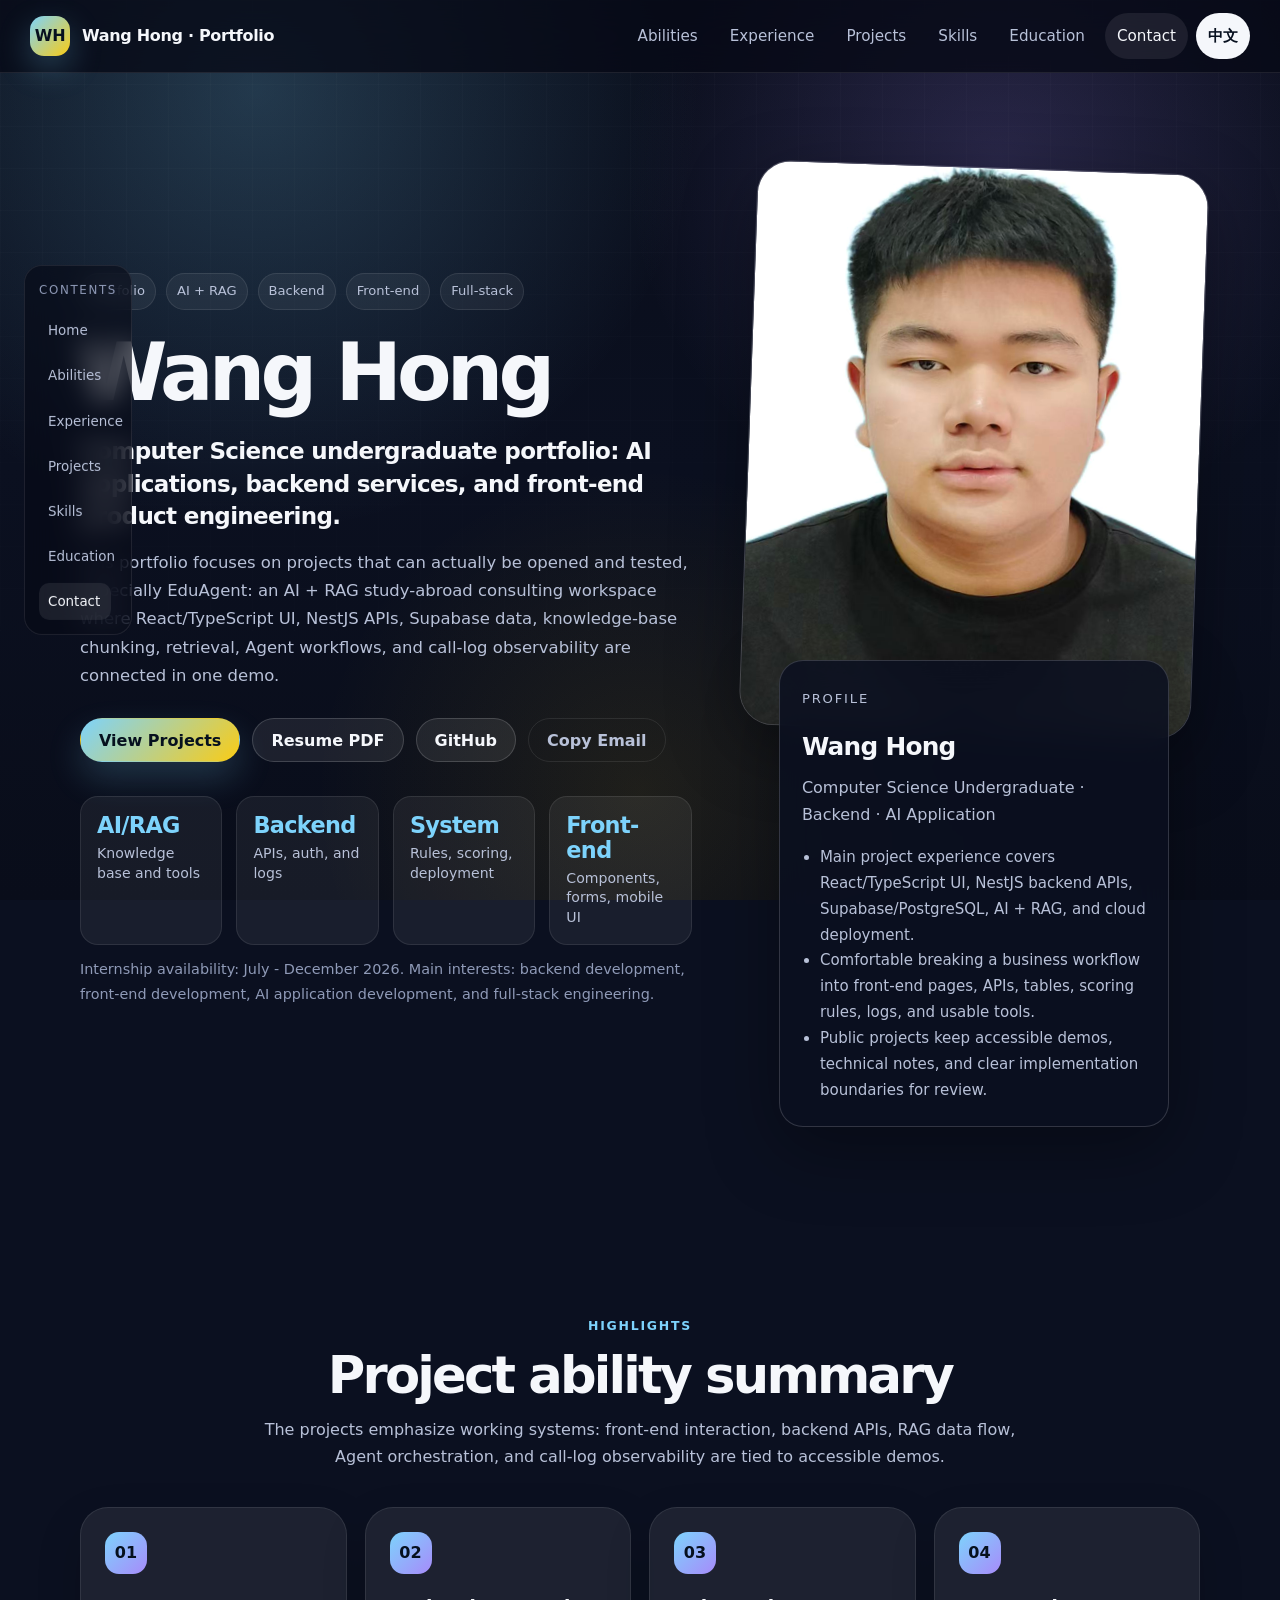
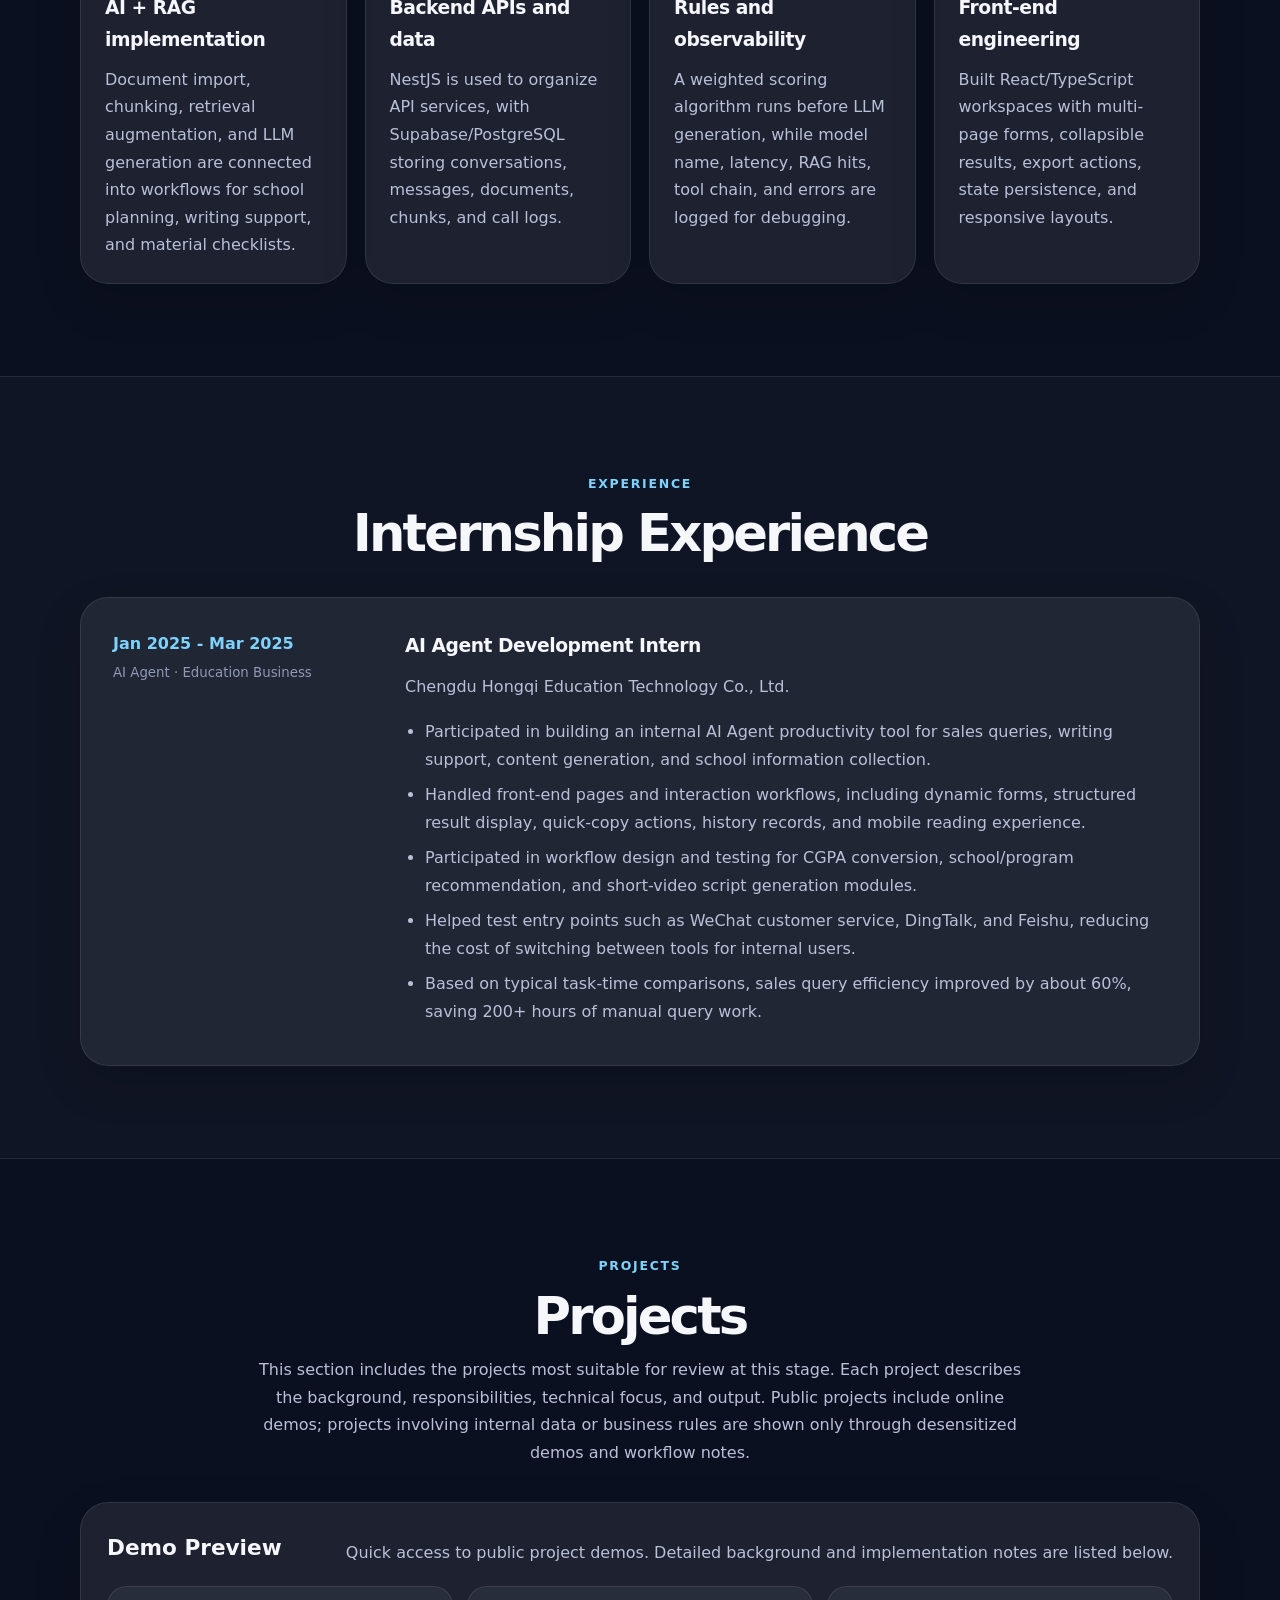
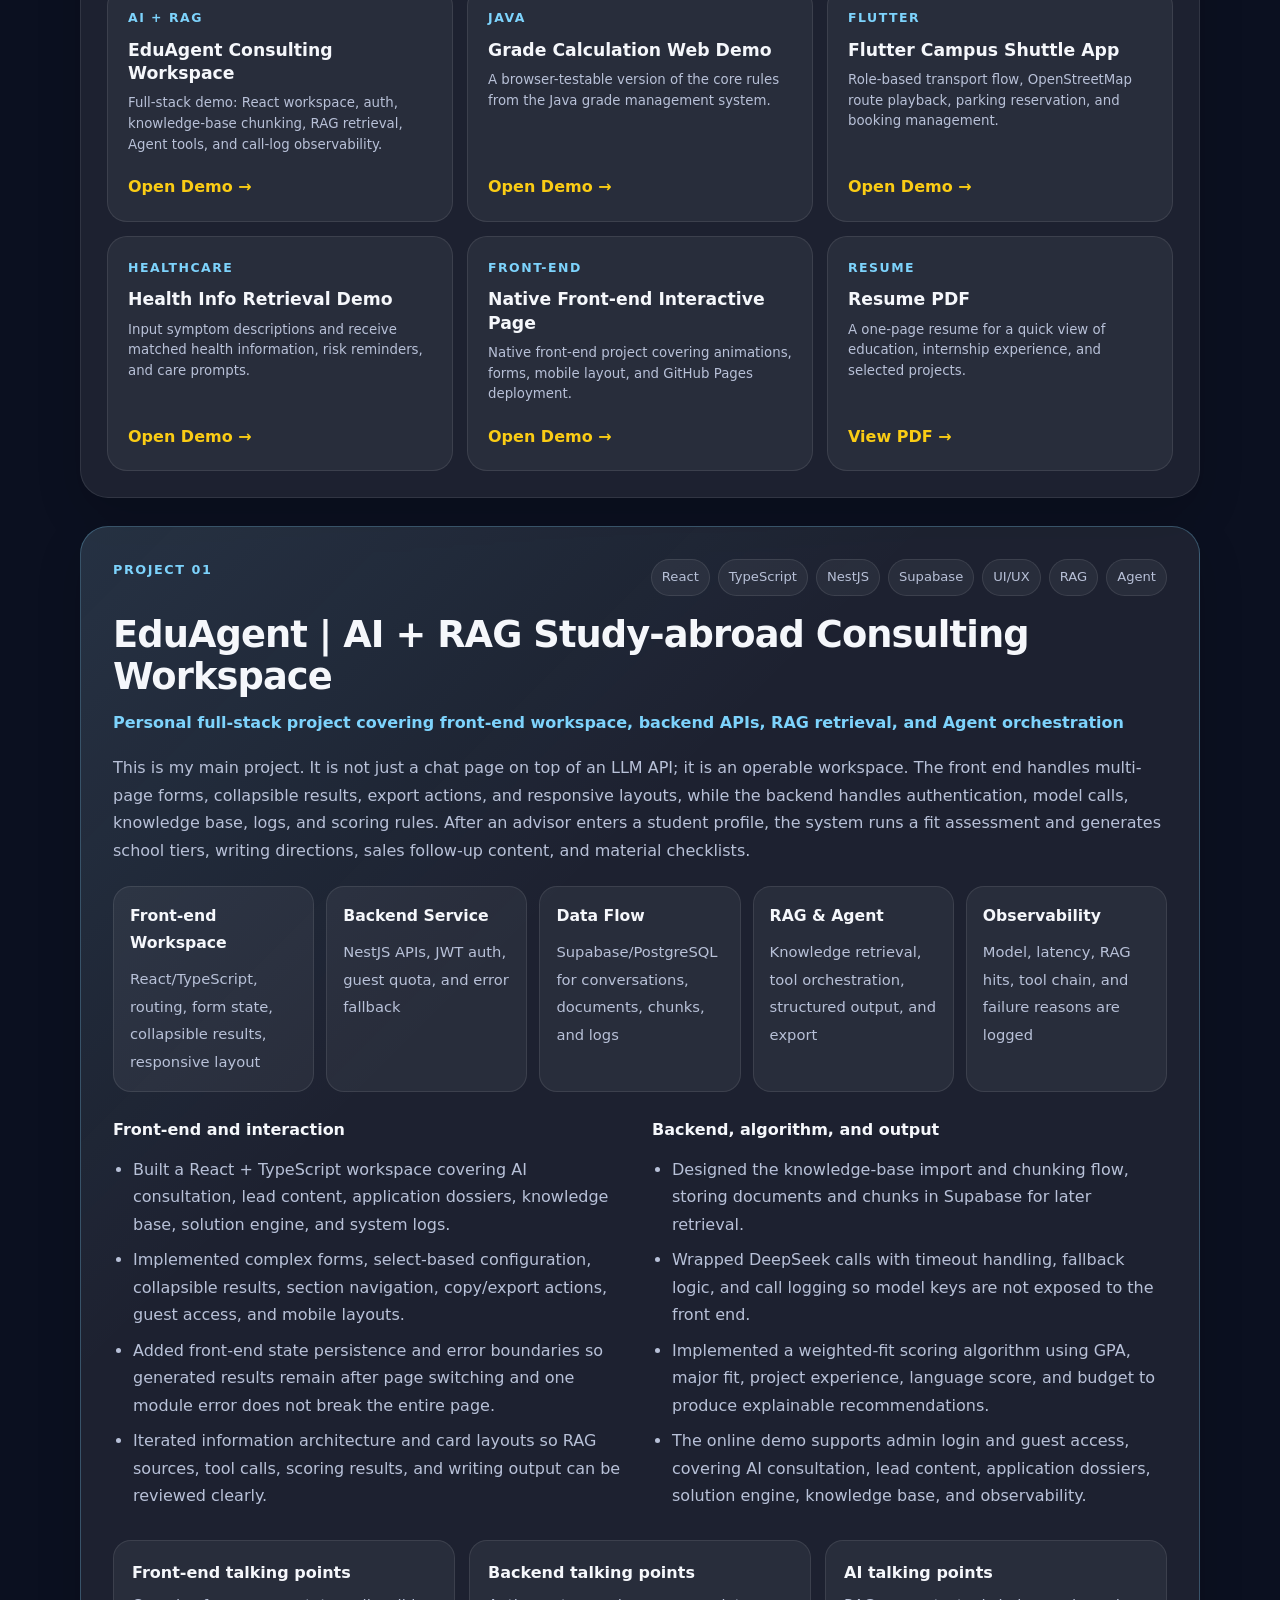
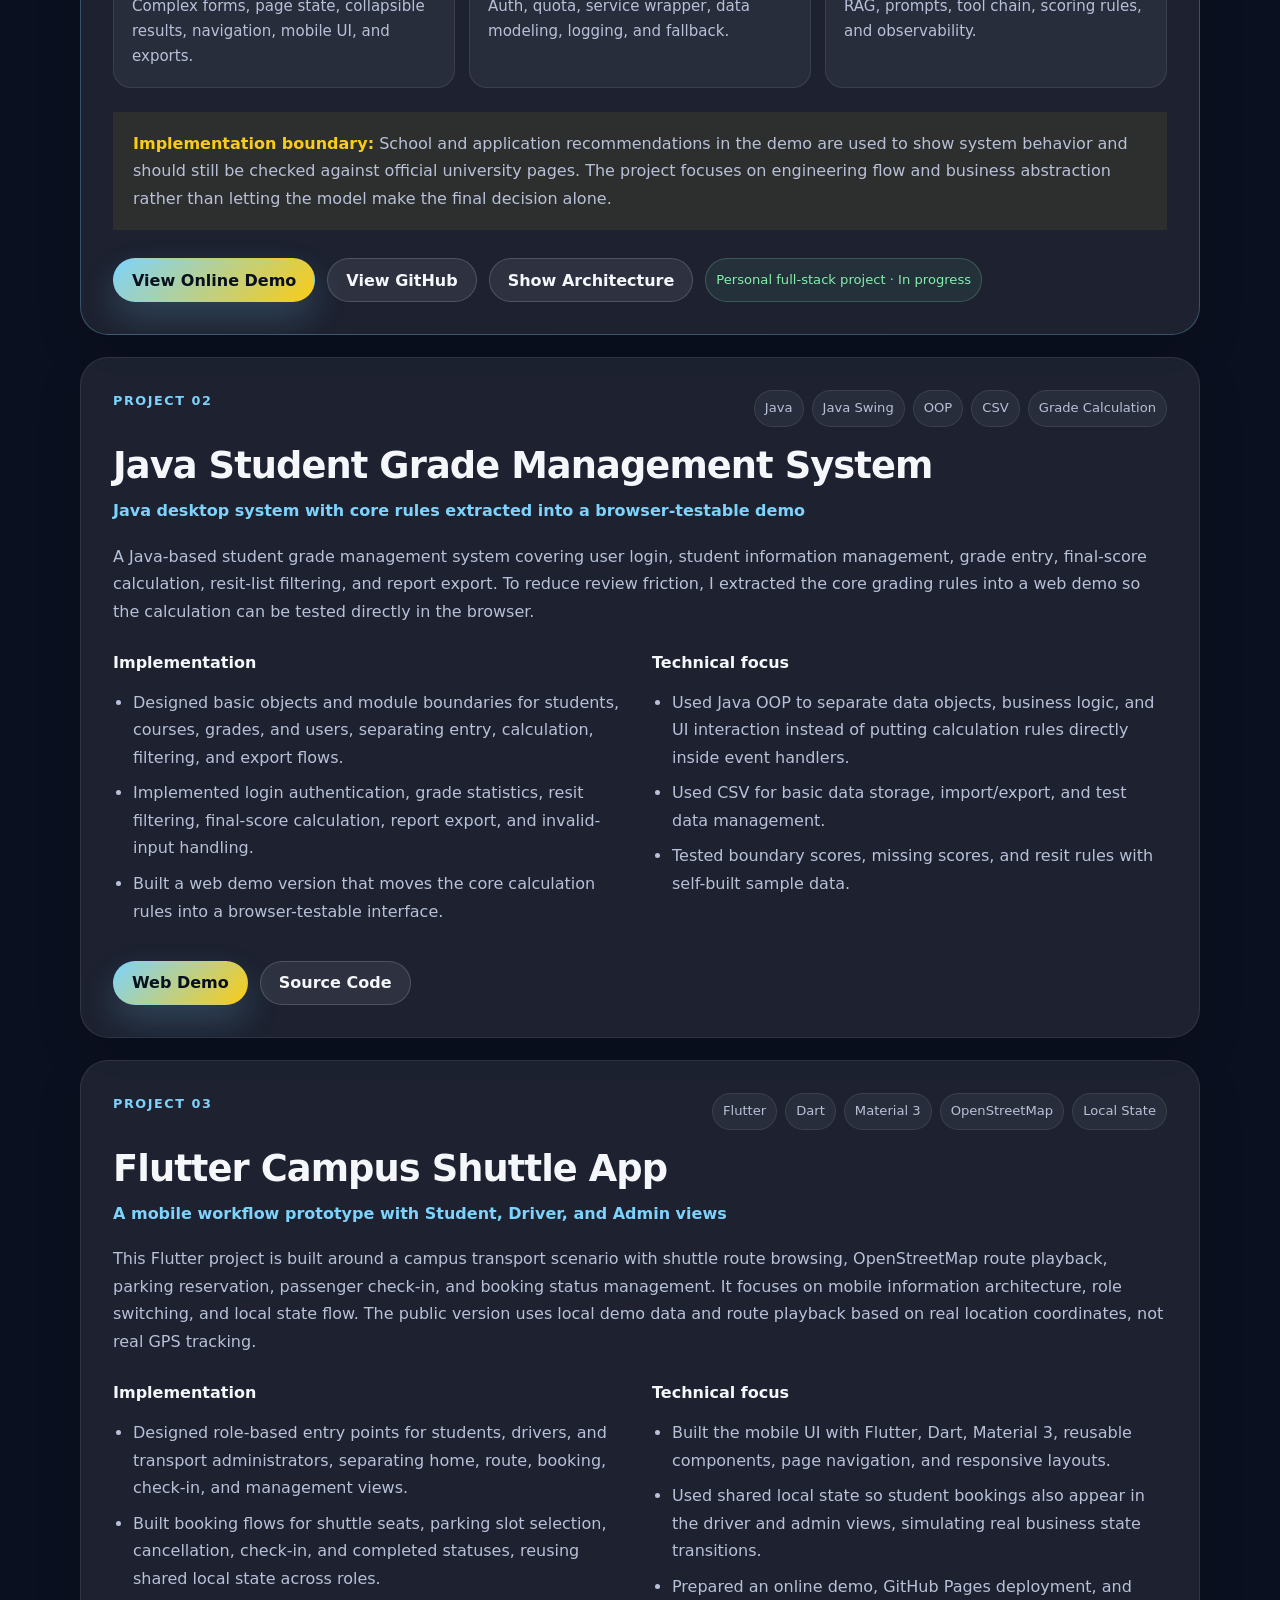
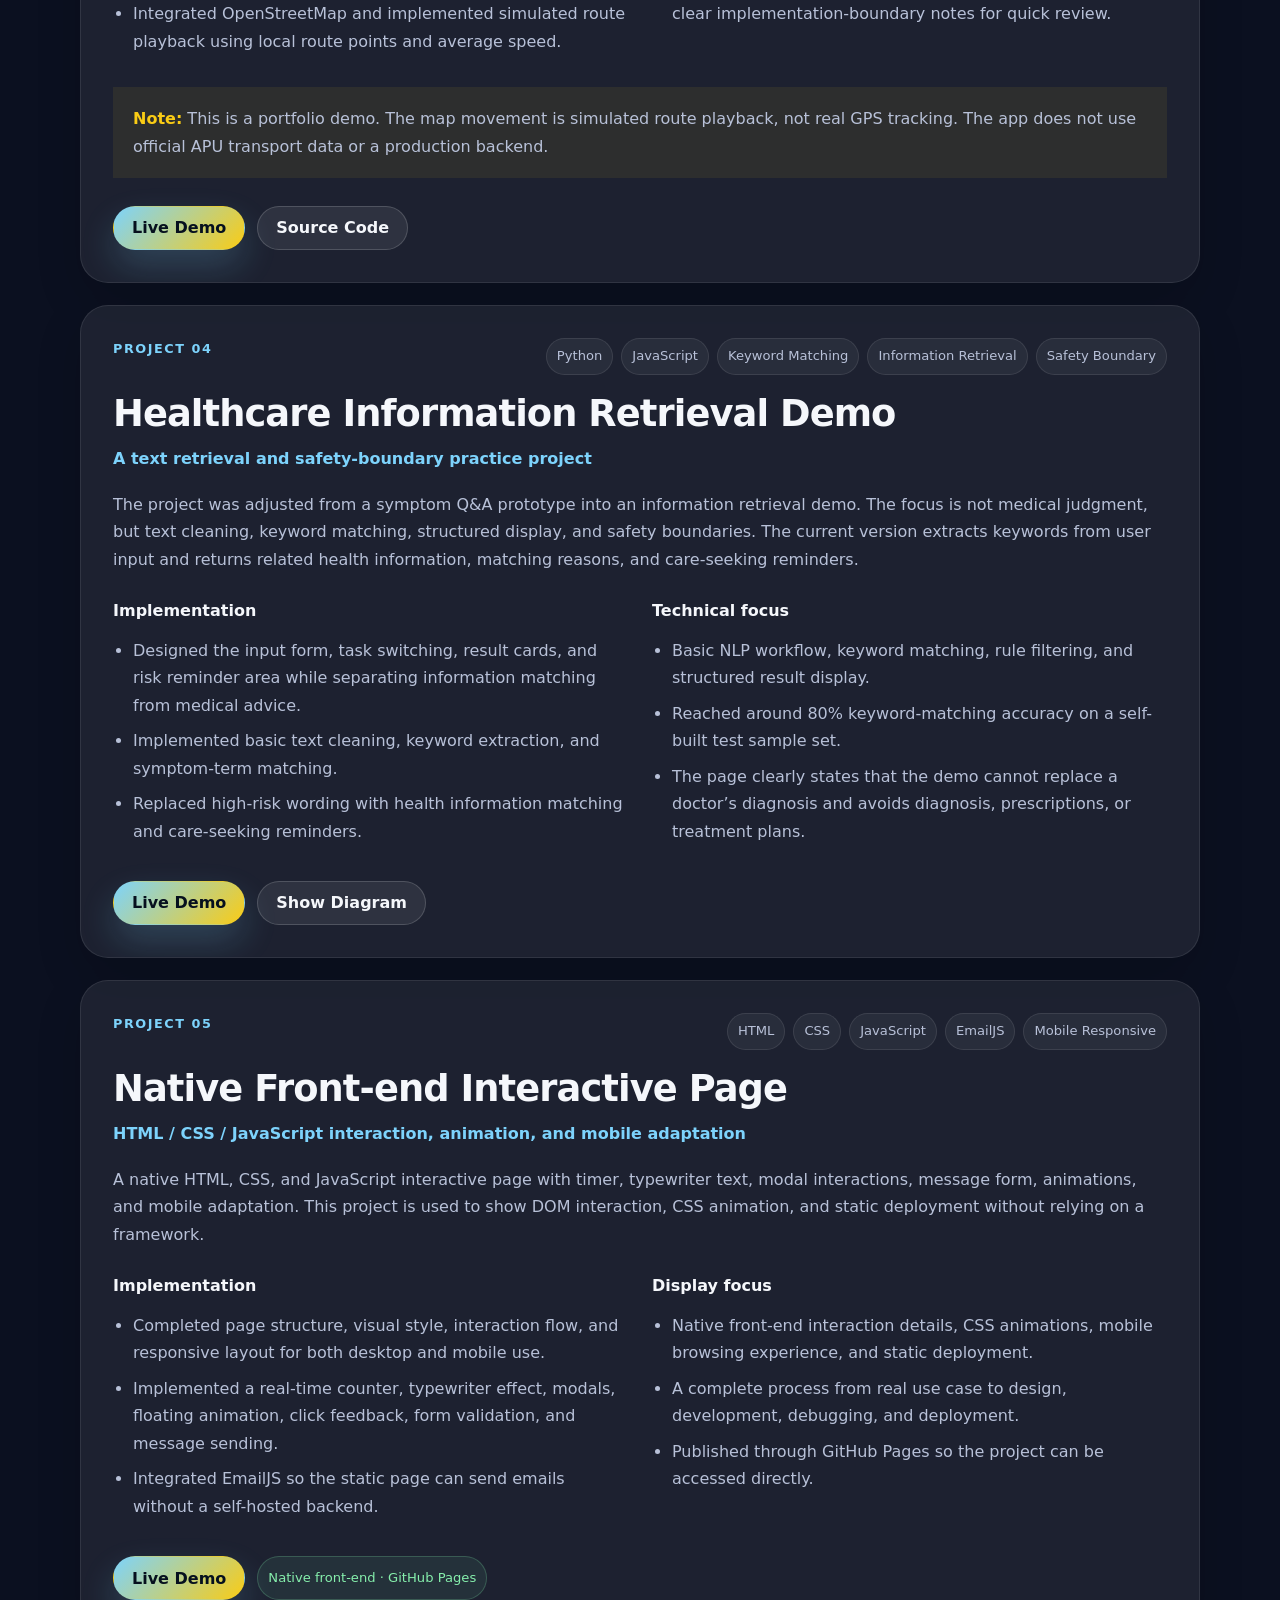
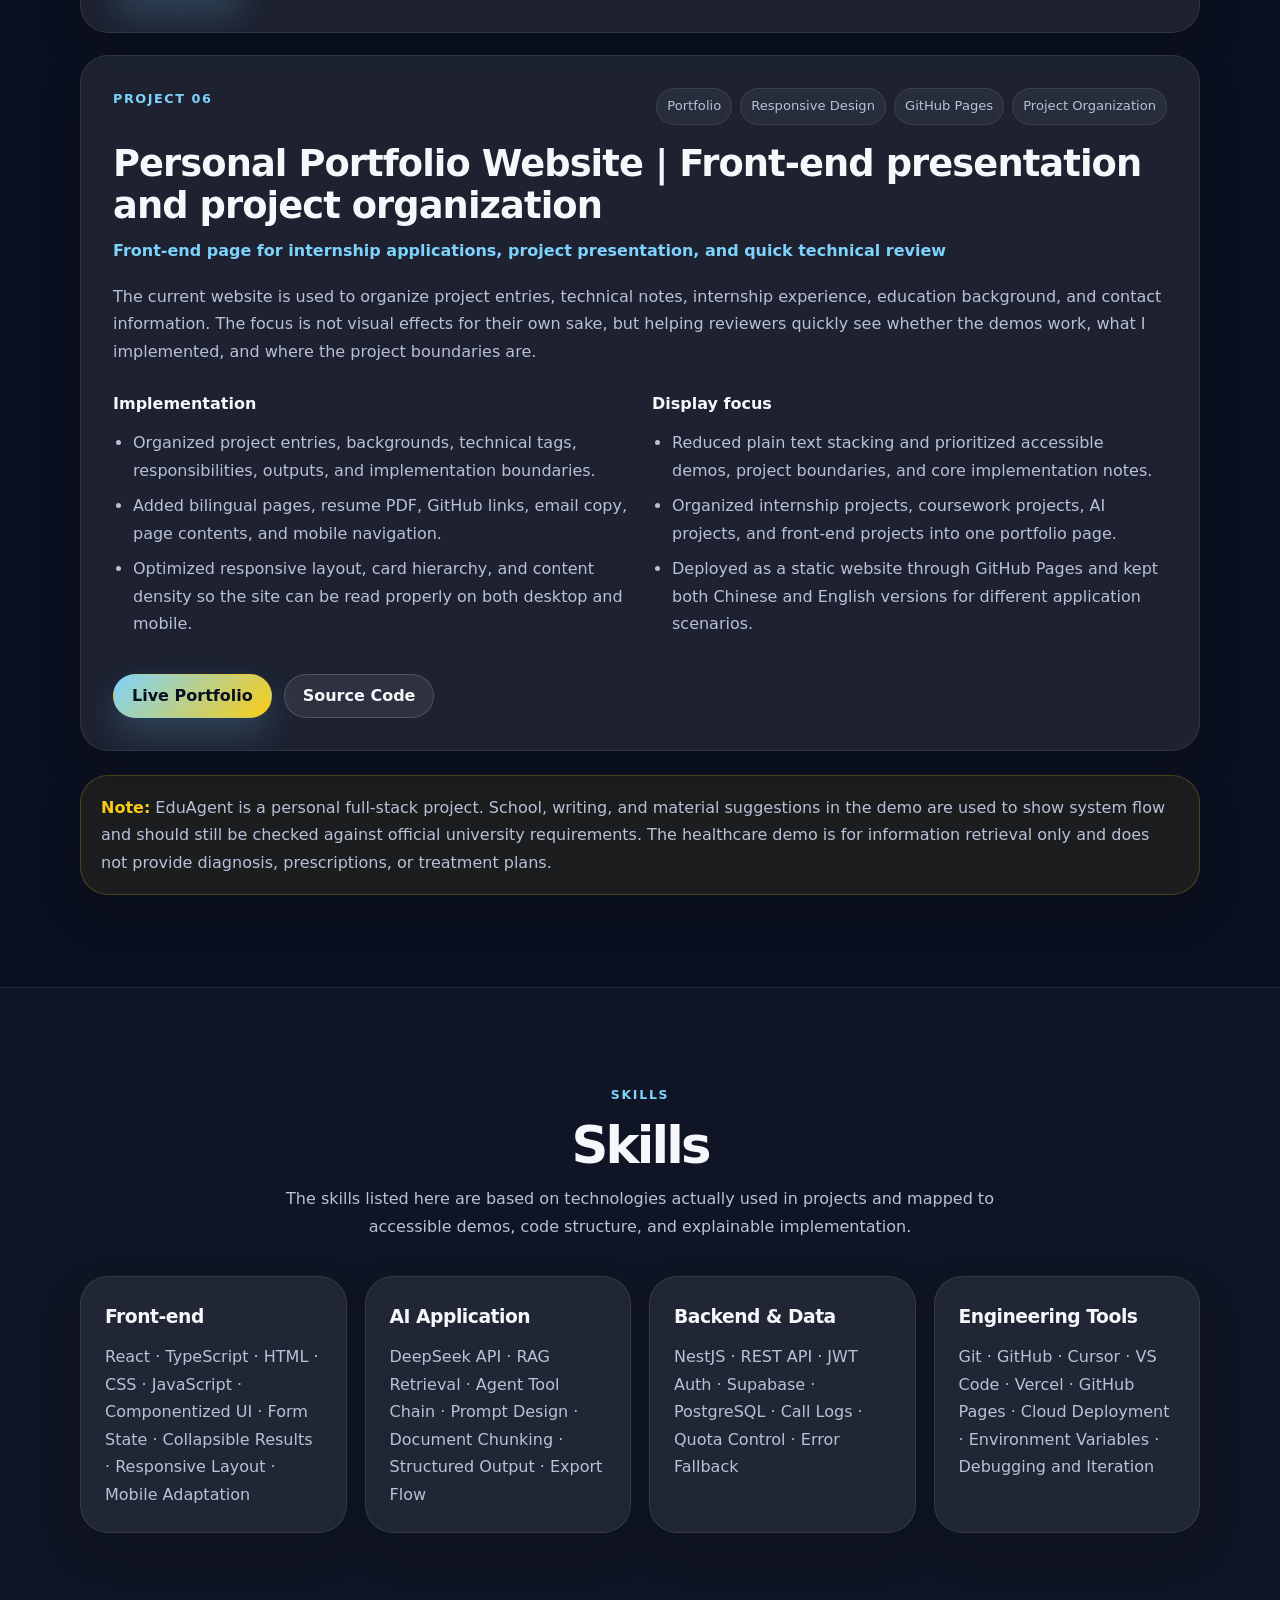
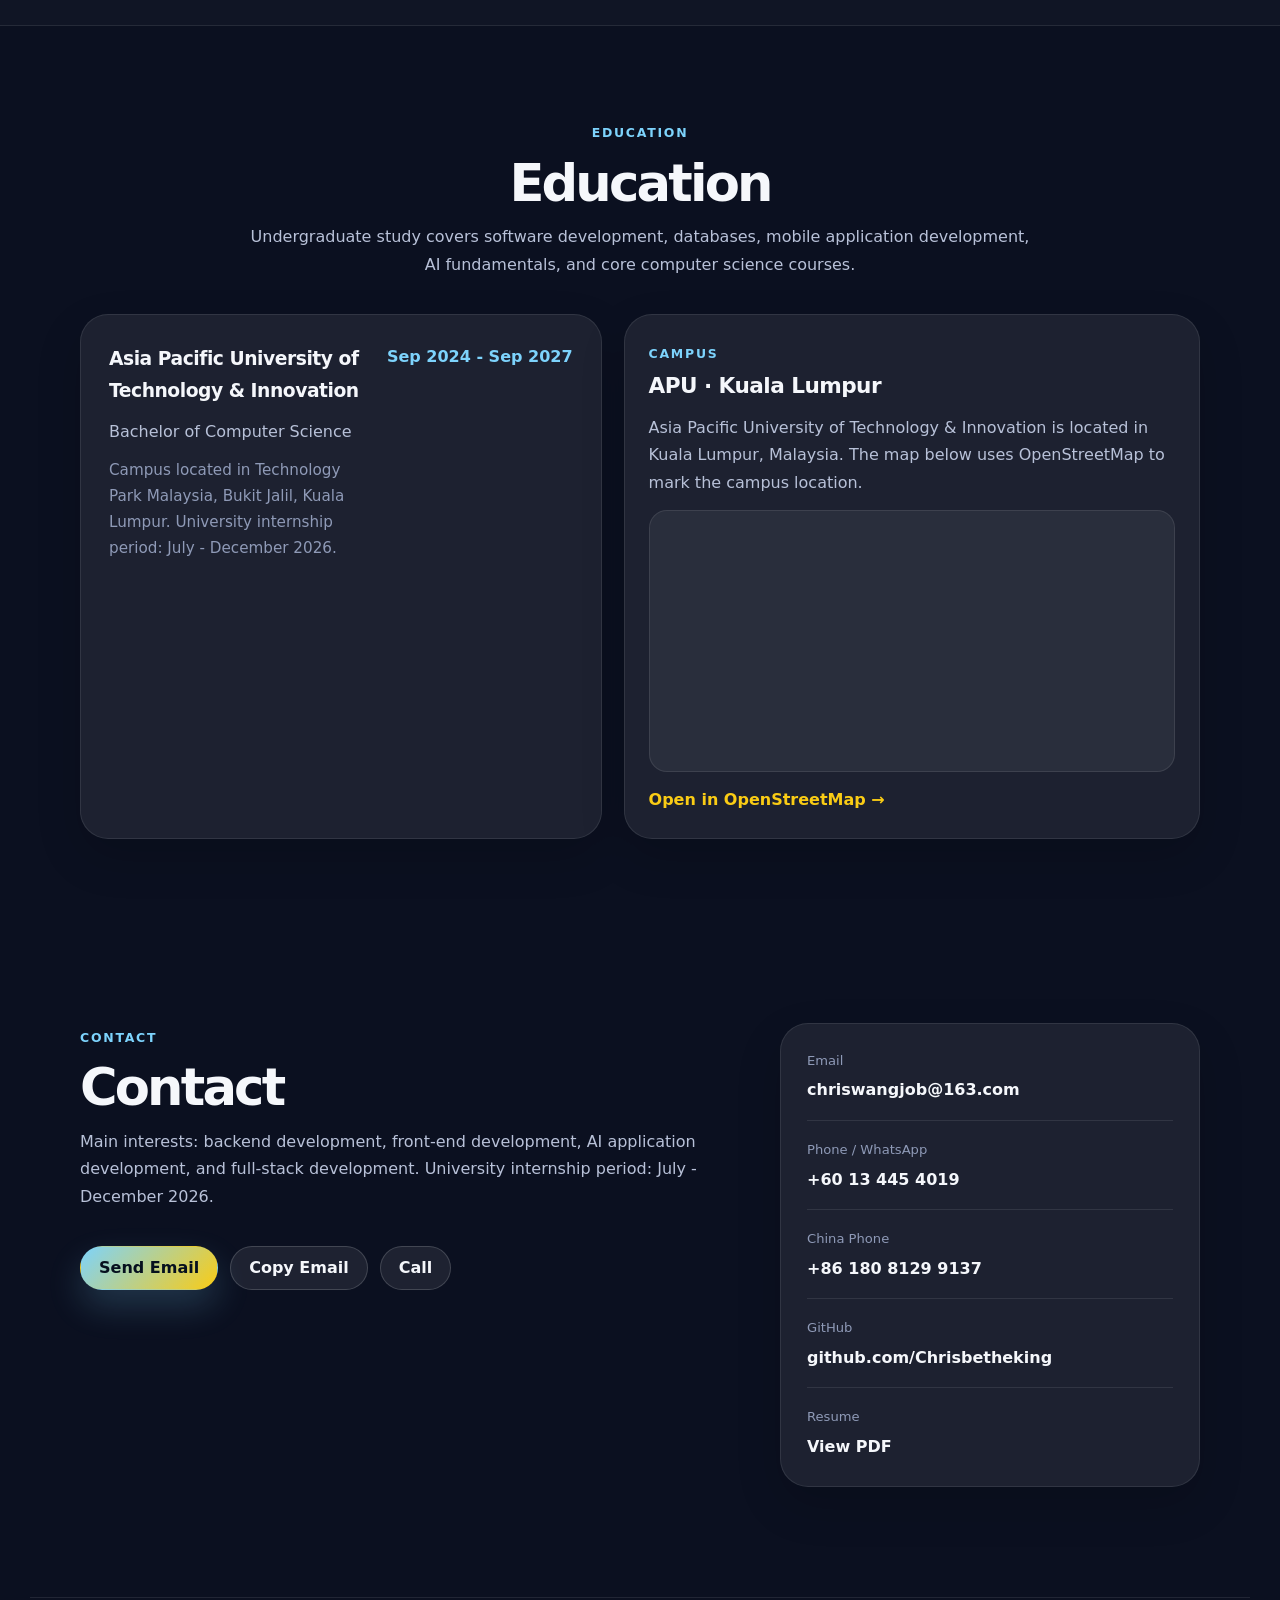
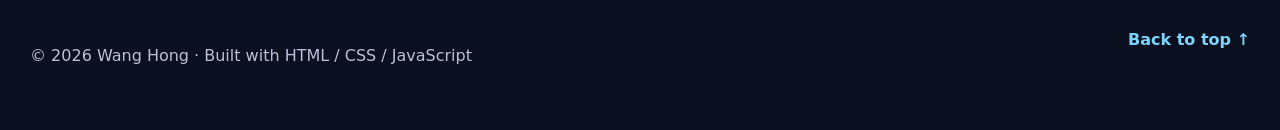
==== index-en.html @ 51321d93 "Add files via upload" ====
<!DOCTYPE html>
<html lang="en">
<head>
  <meta charset="UTF-8" />
  <meta name="viewport" content="width=device-width, initial-scale=1.0" />

  <title>Wang Hong | AI Application & Backend Portfolio</title>

  <meta
    name="description"
    content="Wang Hong's portfolio website featuring EduAgent, an AI + RAG study-abroad consulting workspace, with React/TypeScript front-end, NestJS backend APIs, knowledge-base retrieval, Agent workflow, observability, and software projects."
  />

  <link rel="stylesheet" href="style.css" />
</head>

<body>
  <div class="page-bg"></div>

  <header class="site-header">
    <nav class="nav">
      <a class="brand" href="#top" aria-label="Back to home">
        <span class="brand-mark">WH</span>
        <span class="brand-text">Wang Hong · Portfolio</span>
      </a>

      <button class="nav-toggle" type="button" aria-label="Open navigation" aria-expanded="false">
        <span></span>
        <span></span>
      </button>

      <div class="nav-links">
        <a href="#highlights">Abilities</a>
        <a href="#experience">Experience</a>
        <a href="#projects">Projects</a>
        <a href="#skills">Skills</a>
        <a href="#education">Education</a>
        <a href="#contact">Contact</a>
        <a class="language-link" href="index.html">中文</a>
      </div>
    </nav>
  </header>

  <aside class="side-index" aria-label="Page contents">
    <span>Contents</span>
    <a href="#top">Home</a>
    <a href="#highlights">Abilities</a>
    <a href="#experience">Experience</a>
    <a href="#projects">Projects</a>
    <a href="#skills">Skills</a>
    <a href="#education">Education</a>
    <a href="#contact">Contact</a>
  </aside>

  <main id="top">
    <section class="hero section">
      <div class="container hero-grid">
        <div class="hero-copy">
          <div class="eyebrow">
            <span>Portfolio</span>
            <span>AI + RAG</span>
            <span>Backend</span>
            <span>Front-end</span>
            <span>Full-stack</span>
          </div>

          <h1>Wang Hong</h1>

          <p class="hero-title">
            Computer Science undergraduate portfolio: AI applications, backend services, and front-end product engineering.
          </p>

          <p class="hero-text">
            This portfolio focuses on projects that can actually be opened and tested, especially EduAgent: an AI + RAG study-abroad consulting workspace where React/TypeScript UI, NestJS APIs, Supabase data, knowledge-base chunking, retrieval, Agent workflows, and call-log observability are connected in one demo.
          </p>

          <div class="hero-actions">
            <a class="btn primary" href="#projects">View Projects</a>
            <a class="btn secondary" href="resume-en.pdf" target="_blank" rel="noopener">Resume PDF</a>
            <a class="btn secondary" href="https://github.com/Chrisbetheking" target="_blank" rel="noopener">GitHub</a>
            <button class="btn ghost copy-email" type="button" data-email="chriswangjob@163.com">
              Copy Email
            </button>
          </div>

          <div class="stats">
            <div class="stat-card">
              <strong>AI/RAG</strong>
              <span>Knowledge base and tools</span>
            </div>

            <div class="stat-card">
              <strong>Backend</strong>
              <span>APIs, auth, and logs</span>
            </div>

            <div class="stat-card">
              <strong>System</strong>
              <span>Rules, scoring, deployment</span>
            </div>

            <div class="stat-card">
              <strong>Front-end</strong>
              <span>Components, forms, mobile UI</span>
            </div>
          </div>

          <p class="metric-note">
            Internship availability: July - December 2026. Main interests: backend development, front-end development, AI application development, and full-stack engineering.
          </p>
        </div>

        <div class="hero-card">
          <div class="portrait-wrap">
            <img src="avatar.jpg" alt="Portrait of Wang Hong" class="portrait" />
          </div>

          <div class="profile-card">
            <p class="profile-label">Profile</p>
            <h2>Wang Hong</h2>
            <p>Computer Science Undergraduate · Backend · AI Application</p>

            <ul>
              <li>Main project experience covers React/TypeScript UI, NestJS backend APIs, Supabase/PostgreSQL, AI + RAG, and cloud deployment.</li>
              <li>Comfortable breaking a business workflow into front-end pages, APIs, tables, scoring rules, logs, and usable tools.</li>
              <li>Public projects keep accessible demos, technical notes, and clear implementation boundaries for review.</li>
            </ul>
          </div>
        </div>
      </div>
    </section>

    <section id="highlights" class="section">
      <div class="container">
        <div class="section-heading">
          <span>Highlights</span>
          <h2>Project ability summary</h2>
          <p>
            The projects emphasize working systems: front-end interaction, backend APIs, RAG data flow, Agent orchestration, and call-log observability are tied to accessible demos.
          </p>
        </div>

        <div class="highlight-grid">
          <article class="highlight-card">
            <div class="card-icon">01</div>
            <h3>AI + RAG implementation</h3>
            <p>
              Document import, chunking, retrieval augmentation, and LLM generation are connected into workflows for school planning, writing support, and material checklists.
            </p>
          </article>

          <article class="highlight-card">
            <div class="card-icon">02</div>
            <h3>Backend APIs and data</h3>
            <p>
              NestJS is used to organize API services, with Supabase/PostgreSQL storing conversations, messages, documents, chunks, and call logs.
            </p>
          </article>

          <article class="highlight-card">
            <div class="card-icon">03</div>
            <h3>Rules and observability</h3>
            <p>
              A weighted scoring algorithm runs before LLM generation, while model name, latency, RAG hits, tool chain, and errors are logged for debugging.
            </p>
          </article>

          <article class="highlight-card">
            <div class="card-icon">04</div>
            <h3>Front-end engineering</h3>
            <p>
              Built React/TypeScript workspaces with multi-page forms, collapsible results, export actions, state persistence, and responsive layouts.
            </p>
          </article>
        </div>
      </div>
    </section>

    <section id="experience" class="section muted-section">
      <div class="container">
        <div class="section-heading">
          <span>Experience</span>
          <h2>Internship Experience</h2>
        </div>

        <article class="experience-card">
          <div class="experience-time">
            <span>Jan 2025 - Mar 2025</span>
            <small>AI Agent · Education Business</small>
          </div>

          <div class="experience-content">
            <h3>AI Agent Development Intern</h3>
            <p class="company">Chengdu Hongqi Education Technology Co., Ltd.</p>

            <ul class="clean-list">
              <li>Participated in building an internal AI Agent productivity tool for sales queries, writing support, content generation, and school information collection.</li>
              <li>Handled front-end pages and interaction workflows, including dynamic forms, structured result display, quick-copy actions, history records, and mobile reading experience.</li>
              <li>Participated in workflow design and testing for CGPA conversion, school/program recommendation, and short-video script generation modules.</li>
              <li>Helped test entry points such as WeChat customer service, DingTalk, and Feishu, reducing the cost of switching between tools for internal users.</li>
              <li>Based on typical task-time comparisons, sales query efficiency improved by about 60%, saving 200+ hours of manual query work.</li>
            </ul>
          </div>
        </article>
      </div>
    </section>

    <section id="projects" class="section">
      <div class="container">
        <div class="section-heading">
          <span>Projects</span>
          <h2>Projects</h2>
          <p>
            This section includes the projects most suitable for review at this stage. Each project describes the background,
            responsibilities, technical focus, and output. Public projects include online demos; projects involving internal
            data or business rules are shown only through desensitized demos and workflow notes.
          </p>
        </div>

        <div class="demo-panel">
          <div class="demo-panel-head">
            <h3>Demo Preview</h3>
            <p>Quick access to public project demos. Detailed background and implementation notes are listed below.</p>
          </div>

          <div class="demo-grid">
            <a class="demo-tile" href="https://edu-agent-rag-workspace.vercel.app" target="_blank" rel="noopener">
              <span>AI + RAG</span>
              <strong>EduAgent Consulting Workspace</strong>
              <small>Full-stack demo: React workspace, auth, knowledge-base chunking, RAG retrieval, Agent tools, and call-log observability.</small>
              <em>Open Demo →</em>
            </a>

            <a class="demo-tile" href="https://chrisbetheking.github.io/java-student-management-system/java-grade-demo.html" target="_blank" rel="noopener">
              <span>Java</span>
              <strong>Grade Calculation Web Demo</strong>
              <small>A browser-testable version of the core rules from the Java grade management system.</small>
              <em>Open Demo →</em>
            </a>

            <a class="demo-tile" href="https://chrisbetheking.github.io/Flutter-Campus-Shuttle-App/" target="_blank" rel="noopener">
              <span>Flutter</span>
              <strong>Flutter Campus Shuttle App</strong>
              <small>Role-based transport flow, OpenStreetMap route playback, parking reservation, and booking management.</small>
              <em>Open Demo →</em>
            </a>

            <a class="demo-tile" href="https://chrisbetheking.github.io/medical-qa-demo/" target="_blank" rel="noopener">
              <span>Healthcare</span>
              <strong>Health Info Retrieval Demo</strong>
              <small>Input symptom descriptions and receive matched health information, risk reminders, and care prompts.</small>
              <em>Open Demo →</em>
            </a>

            <a class="demo-tile" href="https://chrisbetheking.github.io/whwithyn/" target="_blank" rel="noopener">
              <span>Front-end</span>
              <strong>Native Front-end Interactive Page</strong>
              <small>Native front-end project covering animations, forms, mobile layout, and GitHub Pages deployment.</small>
              <em>Open Demo →</em>
            </a>

            <a class="demo-tile" href="resume-en.pdf" target="_blank" rel="noopener">
              <span>Resume</span>
              <strong>Resume PDF</strong>
              <small>A one-page resume for a quick view of education, internship experience, and selected projects.</small>
              <em>View PDF →</em>
            </a>
          </div>
        </div>

        <div class="project-list">
          <article class="project-card featured">
            <div class="project-topline">
              <span>Project 01</span>

              <div class="tag-row">
                <span>React</span>
                <span>TypeScript</span>
                <span>NestJS</span>
                <span>Supabase</span>
                <span>UI/UX</span>
                <span>RAG</span>
                <span>Agent</span>
              </div>
            </div>

            <h3>EduAgent | AI + RAG Study-abroad Consulting Workspace</h3>
            <p class="project-subtitle">Personal full-stack project covering front-end workspace, backend APIs, RAG retrieval, and Agent orchestration</p>

            <p>
              This is my main project. It is not just a chat page on top of an LLM API; it is an operable workspace. The front end handles multi-page forms, collapsible results, export actions, and responsive layouts, while the backend handles authentication, model calls, knowledge base, logs, and scoring rules. After an advisor enters a student profile, the system runs a fit assessment and generates school tiers, writing directions, sales follow-up content, and material checklists.
            </p>

            <div class="project-metric-grid">
              <div>
                <strong>Front-end Workspace</strong>
                <span>React/TypeScript, routing, form state, collapsible results, responsive layout</span>
              </div>
              <div>
                <strong>Backend Service</strong>
                <span>NestJS APIs, JWT auth, guest quota, and error fallback</span>
              </div>
              <div>
                <strong>Data Flow</strong>
                <span>Supabase/PostgreSQL for conversations, documents, chunks, and logs</span>
              </div>
              <div>
                <strong>RAG & Agent</strong>
                <span>Knowledge retrieval, tool orchestration, structured output, and export</span>
              </div>
              <div>
                <strong>Observability</strong>
                <span>Model, latency, RAG hits, tool chain, and failure reasons are logged</span>
              </div>
            </div>

            <div class="project-columns">
              <div>
                <h4>Front-end and interaction</h4>
                <ul>
                  <li>Built a React + TypeScript workspace covering AI consultation, lead content, application dossiers, knowledge base, solution engine, and system logs.</li>
                  <li>Implemented complex forms, select-based configuration, collapsible results, section navigation, copy/export actions, guest access, and mobile layouts.</li>
                  <li>Added front-end state persistence and error boundaries so generated results remain after page switching and one module error does not break the entire page.</li>
                  <li>Iterated information architecture and card layouts so RAG sources, tool calls, scoring results, and writing output can be reviewed clearly.</li>
                </ul>
              </div>

              <div>
                <h4>Backend, algorithm, and output</h4>
                <ul>
                  <li>Designed the knowledge-base import and chunking flow, storing documents and chunks in Supabase for later retrieval.</li>
                  <li>Wrapped DeepSeek calls with timeout handling, fallback logic, and call logging so model keys are not exposed to the front end.</li>
                  <li>Implemented a weighted-fit scoring algorithm using GPA, major fit, project experience, language score, and budget to produce explainable recommendations.</li>
                  <li>The online demo supports admin login and guest access, covering AI consultation, lead content, application dossiers, solution engine, knowledge base, and observability.</li>
                </ul>
              </div>
            </div>

            <div class="project-focus-grid">
              <div>
                <strong>Front-end talking points</strong>
                <span>Complex forms, page state, collapsible results, navigation, mobile UI, and exports.</span>
              </div>
              <div>
                <strong>Backend talking points</strong>
                <span>Auth, quota, service wrapper, data modeling, logging, and fallback.</span>
              </div>
              <div>
                <strong>AI talking points</strong>
                <span>RAG, prompts, tool chain, scoring rules, and observability.</span>
              </div>
            </div>

            <div class="note-box">
              <strong>Implementation boundary:</strong>
              School and application recommendations in the demo are used to show system behavior and should still be checked against official university pages. The project focuses on engineering flow and business abstraction rather than letting the model make the final decision alone.
            </div>

            <div class="project-actions">
              <a class="btn primary" href="https://edu-agent-rag-workspace.vercel.app" target="_blank" rel="noopener">
                View Online Demo
              </a>

              <a class="btn secondary" href="https://github.com/Chrisbetheking/edu-agent-rag-workspace" target="_blank" rel="noopener">
                View GitHub
              </a>

              <button class="btn secondary toggle-panel" type="button" data-target="ai-diagram-en">
                Show Architecture
              </button>

              <span class="status-pill">Personal full-stack project · In progress</span>
            </div>

            <div class="diagram-panel" id="ai-diagram-en">
              <img src="eduagent-architecture-en.svg" alt="EduAgent AI + RAG architecture diagram" />
            </div>
          </article>

          <article class="project-card">
            <div class="project-topline">
              <span>Project 02</span>

              <div class="tag-row">
                <span>Java</span>
                <span>Java Swing</span>
                <span>OOP</span>
                <span>CSV</span>
                <span>Grade Calculation</span>
              </div>
            </div>

            <h3>Java Student Grade Management System</h3>
            <p class="project-subtitle">Java desktop system with core rules extracted into a browser-testable demo</p>

            <p>
              A Java-based student grade management system covering user login, student information management, grade entry, final-score calculation, resit-list filtering, and report export. To reduce review friction, I extracted the core grading rules into a web demo so the calculation can be tested directly in the browser.
            </p>

            <div class="project-columns">
              <div>
                <h4>Implementation</h4>
                <ul>
                  <li>Designed basic objects and module boundaries for students, courses, grades, and users, separating entry, calculation, filtering, and export flows.</li>
                  <li>Implemented login authentication, grade statistics, resit filtering, final-score calculation, report export, and invalid-input handling.</li>
                  <li>Built a web demo version that moves the core calculation rules into a browser-testable interface.</li>
                </ul>
              </div>

              <div>
                <h4>Technical focus</h4>
                <ul>
                  <li>Used Java OOP to separate data objects, business logic, and UI interaction instead of putting calculation rules directly inside event handlers.</li>
                  <li>Used CSV for basic data storage, import/export, and test data management.</li>
                  <li>Tested boundary scores, missing scores, and resit rules with self-built sample data.</li>
                </ul>
              </div>
            </div>

            <div class="project-actions">
              <a class="btn primary" href="https://chrisbetheking.github.io/java-student-management-system/java-grade-demo.html" target="_blank" rel="noopener">
                Web Demo
              </a>

              <a class="btn secondary" href="https://github.com/Chrisbetheking/java-student-management-system" target="_blank" rel="noopener">
                Source Code
              </a>
            </div>
          </article>

          <article class="project-card">
            <div class="project-topline">
              <span>Project 03</span>

              <div class="tag-row">
                <span>Flutter</span>
                <span>Dart</span>
                <span>Material 3</span>
                <span>OpenStreetMap</span>
                <span>Local State</span>
              </div>
            </div>

            <h3>Flutter Campus Shuttle App</h3>
            <p class="project-subtitle">A mobile workflow prototype with Student, Driver, and Admin views</p>

            <p>
              This Flutter project is built around a campus transport scenario with shuttle route browsing, OpenStreetMap route playback, parking reservation, passenger check-in, and booking status management. It focuses on mobile information architecture, role switching, and local state flow.
              The public version uses local demo data and route playback based on real location coordinates, not real GPS tracking.
            </p>

            <div class="project-columns">
              <div>
                <h4>Implementation</h4>
                <ul>
                  <li>Designed role-based entry points for students, drivers, and transport administrators, separating home, route, booking, check-in, and management views.</li>
                  <li>Built booking flows for shuttle seats, parking slot selection, cancellation, check-in, and completed statuses, reusing shared local state across roles.</li>
                  <li>Integrated OpenStreetMap and implemented simulated route playback using local route points and average speed.</li>
                </ul>
              </div>

              <div>
                <h4>Technical focus</h4>
                <ul>
                  <li>Built the mobile UI with Flutter, Dart, Material 3, reusable components, page navigation, and responsive layouts.</li>
                  <li>Used shared local state so student bookings also appear in the driver and admin views, simulating real business state transitions.</li>
                  <li>Prepared an online demo, GitHub Pages deployment, and clear implementation-boundary notes for quick review.</li>
                </ul>
              </div>
            </div>

            <div class="note-box">
              <strong>Note:</strong>
              This is a portfolio demo. The map movement is simulated route playback, not real GPS tracking. The app does not use official APU transport data or a production backend.
            </div>

            <div class="project-actions">
              <a class="btn primary" href="https://chrisbetheking.github.io/Flutter-Campus-Shuttle-App/" target="_blank" rel="noopener">
                Live Demo
              </a>

              <a class="btn secondary" href="https://github.com/Chrisbetheking/Flutter-Campus-Shuttle-App" target="_blank" rel="noopener">
                Source Code
              </a>
            </div>
          </article>

          <article class="project-card">
            <div class="project-topline">
              <span>Project 04</span>

              <div class="tag-row">
                <span>Python</span>
                <span>JavaScript</span>
                <span>Keyword Matching</span>
                <span>Information Retrieval</span>
                <span>Safety Boundary</span>
              </div>
            </div>

            <h3>Healthcare Information Retrieval Demo</h3>
            <p class="project-subtitle">A text retrieval and safety-boundary practice project</p>

            <p>
              The project was adjusted from a symptom Q&A prototype into an information retrieval demo. The focus is not medical judgment, but text cleaning, keyword matching, structured display, and safety boundaries. The current version extracts keywords from user input and returns related health information, matching reasons, and care-seeking reminders.
            </p>

            <div class="project-columns">
              <div>
                <h4>Implementation</h4>
                <ul>
                  <li>Designed the input form, task switching, result cards, and risk reminder area while separating information matching from medical advice.</li>
                  <li>Implemented basic text cleaning, keyword extraction, and symptom-term matching.</li>
                  <li>Replaced high-risk wording with health information matching and care-seeking reminders.</li>
                </ul>
              </div>

              <div>
                <h4>Technical focus</h4>
                <ul>
                  <li>Basic NLP workflow, keyword matching, rule filtering, and structured result display.</li>
                  <li>Reached around 80% keyword-matching accuracy on a self-built test sample set.</li>
                  <li>The page clearly states that the demo cannot replace a doctor’s diagnosis and avoids diagnosis, prescriptions, or treatment plans.</li>
                </ul>
              </div>
            </div>

            <div class="project-actions">
              <a class="btn primary" href="https://chrisbetheking.github.io/medical-qa-demo/" target="_blank" rel="noopener">
                Live Demo
              </a>

              <button class="btn secondary toggle-panel" type="button" data-target="medical-diagram-en">
                Show Diagram
              </button>
            </div>

            <div class="diagram-panel" id="medical-diagram-en">
              <img src="medical-ai-workflow-en.svg" alt="Healthcare information retrieval workflow diagram" />
            </div>
          </article>

          <article class="project-card">
            <div class="project-topline">
              <span>Project 05</span>

              <div class="tag-row">
                <span>HTML</span>
                <span>CSS</span>
                <span>JavaScript</span>
                <span>EmailJS</span>
                <span>Mobile Responsive</span>
              </div>
            </div>

            <h3>Native Front-end Interactive Page</h3>
            <p class="project-subtitle">HTML / CSS / JavaScript interaction, animation, and mobile adaptation</p>

            <p>
              A native HTML, CSS, and JavaScript interactive page with timer, typewriter text, modal interactions, message form, animations, and mobile adaptation. This project is used to show DOM interaction, CSS animation, and static deployment without relying on a framework.
            </p>

            <div class="project-columns">
              <div>
                <h4>Implementation</h4>
                <ul>
                  <li>Completed page structure, visual style, interaction flow, and responsive layout for both desktop and mobile use.</li>
                  <li>Implemented a real-time counter, typewriter effect, modals, floating animation, click feedback, form validation, and message sending.</li>
                  <li>Integrated EmailJS so the static page can send emails without a self-hosted backend.</li>
                </ul>
              </div>

              <div>
                <h4>Display focus</h4>
                <ul>
                  <li>Native front-end interaction details, CSS animations, mobile browsing experience, and static deployment.</li>
                  <li>A complete process from real use case to design, development, debugging, and deployment.</li>
                  <li>Published through GitHub Pages so the project can be accessed directly.</li>
                </ul>
              </div>
            </div>

            <div class="project-actions">
              <a class="btn primary" href="https://chrisbetheking.github.io/whwithyn/" target="_blank" rel="noopener">
                Live Demo
              </a>

              <span class="status-pill">Native front-end · GitHub Pages</span>
            </div>
          </article>

          <article class="project-card">
            <div class="project-topline">
              <span>Project 06</span>

              <div class="tag-row">
                <span>Portfolio</span>
                <span>Responsive Design</span>
                <span>GitHub Pages</span>
                <span>Project Organization</span>
              </div>
            </div>

            <h3>Personal Portfolio Website | Front-end presentation and project organization</h3>
            <p class="project-subtitle">Front-end page for internship applications, project presentation, and quick technical review</p>

            <p>
              The current website is used to organize project entries, technical notes, internship experience, education background, and contact information. The focus is not visual effects for their own sake, but helping reviewers quickly see whether the demos work, what I implemented, and where the project boundaries are.
            </p>

            <div class="project-columns">
              <div>
                <h4>Implementation</h4>
                <ul>
                  <li>Organized project entries, backgrounds, technical tags, responsibilities, outputs, and implementation boundaries.</li>
                  <li>Added bilingual pages, resume PDF, GitHub links, email copy, page contents, and mobile navigation.</li>
                  <li>Optimized responsive layout, card hierarchy, and content density so the site can be read properly on both desktop and mobile.</li>
                </ul>
              </div>

              <div>
                <h4>Display focus</h4>
                <ul>
                  <li>Reduced plain text stacking and prioritized accessible demos, project boundaries, and core implementation notes.</li>
                  <li>Organized internship projects, coursework projects, AI projects, and front-end projects into one portfolio page.</li>
                  <li>Deployed as a static website through GitHub Pages and kept both Chinese and English versions for different application scenarios.</li>
                </ul>
              </div>
            </div>

            <div class="project-actions">
              <a class="btn primary" href="https://chrisbetheking.github.io/WANGHONG-s-Resume-Website/" target="_blank" rel="noopener">
                Live Portfolio
              </a>

              <a class="btn secondary" href="https://github.com/Chrisbetheking/WANGHONG-s-Resume-Website" target="_blank" rel="noopener">
                Source Code
              </a>
            </div>
          </article>
        </div>

        <div class="global-note">
          <strong>Note:</strong>
          EduAgent is a personal full-stack project. School, writing, and material suggestions in the demo are used to show system flow and should still be checked against official university requirements. The healthcare demo is for information retrieval only and does not provide diagnosis, prescriptions, or treatment plans.
        </div>
      </div>
    </section>

    <section id="skills" class="section muted-section">
      <div class="container">
        <div class="section-heading">
          <span>Skills</span>
          <h2>Skills</h2>
          <p>The skills listed here are based on technologies actually used in projects and mapped to accessible demos, code structure, and explainable implementation.</p>
        </div>

        <div class="skill-grid">
          <div class="skill-card">
            <h3>Front-end</h3>
            <p>React · TypeScript · HTML · CSS · JavaScript · Componentized UI · Form State · Collapsible Results · Responsive Layout · Mobile Adaptation</p>
          </div>

          <div class="skill-card">
            <h3>AI Application</h3>
            <p>DeepSeek API · RAG Retrieval · Agent Tool Chain · Prompt Design · Document Chunking · Structured Output · Export Flow</p>
          </div>

          <div class="skill-card">
            <h3>Backend & Data</h3>
            <p>NestJS · REST API · JWT Auth · Supabase · PostgreSQL · Call Logs · Quota Control · Error Fallback</p>
          </div>

          <div class="skill-card">
            <h3>Engineering Tools</h3>
            <p>Git · GitHub · Cursor · VS Code · Vercel · GitHub Pages · Cloud Deployment · Environment Variables · Debugging and Iteration</p>
          </div>
        </div>
      </div>
    </section>

    <section id="education" class="section">
      <div class="container">
        <div class="section-heading">
          <span>Education</span>
          <h2>Education</h2>
          <p>
            Undergraduate study covers software development, databases, mobile application development,
            AI fundamentals, and core computer science courses.
          </p>
        </div>

        <div class="education-location-grid">
          <article class="education-card">
            <div>
              <h3>Asia Pacific University of Technology & Innovation</h3>
              <p>Bachelor of Computer Science</p>
              <p class="education-note">
                Campus located in Technology Park Malaysia, Bukit Jalil, Kuala Lumpur.
                University internship period: July - December 2026.
              </p>
            </div>

            <span>Sep 2024 - Sep 2027</span>
          </article>

          <article class="map-card">
            <div class="map-copy">
              <span>Campus</span>
              <h3>APU · Kuala Lumpur</h3>
              <p>
                Asia Pacific University of Technology & Innovation is located in Kuala Lumpur, Malaysia.
                The map below uses OpenStreetMap to mark the campus location.
              </p>
            </div>

            <div class="map-frame">
              <iframe
                title="APU Campus Location on OpenStreetMap"
                src="https://www.openstreetmap.org/export/embed.html?bbox=101.6948%2C3.0522%2C101.7061%2C3.0602&amp;layer=mapnik&amp;marker=3.056069%2C101.700466"
                loading="lazy">
              </iframe>
            </div>

            <a
              class="map-link"
              href="https://www.openstreetmap.org/?mlat=3.056069&amp;mlon=101.700466#map=16/3.056069/101.700466"
              target="_blank"
              rel="noopener"
            >
              Open in OpenStreetMap →
            </a>
          </article>
        </div>
      </div>
    </section>

    <section id="contact" class="section contact-section">
      <div class="container contact-grid">
        <div>
          <div class="section-heading align-left">
            <span>Contact</span>
            <h2>Contact</h2>
            <p>
              Main interests: backend development, front-end development, AI application development, and full-stack development.
              University internship period: July - December 2026.
            </p>
          </div>

          <div class="contact-actions">
            <a class="btn primary" href="mailto:chriswangjob@163.com">Send Email</a>

            <button class="btn secondary copy-email" type="button" data-email="chriswangjob@163.com">
              Copy Email
            </button>

            <a class="btn secondary" href="tel:+60134454019">Call</a>
          </div>
        </div>

        <div class="contact-card">
          <div>
            <span>Email</span>
            <a href="mailto:chriswangjob@163.com">chriswangjob@163.com</a>
          </div>

          <div>
            <span>Phone / WhatsApp</span>
            <a href="tel:+60134454019">+60 13 445 4019</a>
          </div>

          <div>
            <span>China Phone</span>
            <a href="tel:+8618081299137">+86 180 8129 9137</a>
          </div>

          <div>
            <span>GitHub</span>
            <a href="https://github.com/Chrisbetheking" target="_blank" rel="noopener">
              github.com/Chrisbetheking
            </a>
          </div>

          <div>
            <span>Resume</span>
            <a href="resume-en.pdf" target="_blank" rel="noopener">View PDF</a>
          </div>
        </div>
      </div>
    </section>
  </main>

  <footer class="footer">
    <p>© 2026 Wang Hong · Built with HTML / CSS / JavaScript</p>
    <a href="#top">Back to top ↑</a>
  </footer>

  <div class="toast" role="status" aria-live="polite">Email copied</div>

  <script src="script.js"></script>
</body>
</html>
---- style.css ----
:root {
  --bg: #0b1020;
  --bg-soft: #11182b;
  --panel: rgba(255, 255, 255, 0.075);
  --panel-strong: rgba(255, 255, 255, 0.12);
  --border: rgba(255, 255, 255, 0.16);
  --border-soft: rgba(255, 255, 255, 0.09);
  --text: #f5f7fb;
  --muted: #b8c1d8;
  --muted-2: #8f9ab7;
  --primary: #7dd3fc;
  --primary-2: #a78bfa;
  --accent: #facc15;
  --good: #86efac;
  --shadow: 0 22px 70px rgba(0, 0, 0, 0.35);
  --radius-lg: 28px;
  --radius-md: 18px;
  --radius-sm: 12px;
  --container: 1120px;
}

* {
  box-sizing: border-box;
}

html {
  scroll-behavior: smooth;
  scroll-padding-top: 88px;
}

body {
  margin: 0;
  font-family:
    Inter, ui-sans-serif, system-ui, -apple-system, BlinkMacSystemFont,
    "Segoe UI", "PingFang SC", "Microsoft YaHei", Arial, sans-serif;
  color: var(--text);
  background: var(--bg);
  line-height: 1.72;
}

body.nav-open {
  overflow: hidden;
}

a {
  color: inherit;
  text-decoration: none;
}

img {
  max-width: 100%;
  display: block;
}

button,
input,
textarea {
  font: inherit;
}

.page-bg {
  position: fixed;
  inset: 0;
  z-index: -2;
  background:
    radial-gradient(circle at 20% 10%, rgba(125, 211, 252, 0.22), transparent 34%),
    radial-gradient(circle at 78% 18%, rgba(167, 139, 250, 0.2), transparent 30%),
    radial-gradient(circle at 50% 88%, rgba(250, 204, 21, 0.09), transparent 32%),
    linear-gradient(180deg, #090d1a 0%, #0b1020 52%, #090d1a 100%);
}

.page-bg::after {
  content: "";
  position: absolute;
  inset: 0;
  background-image:
    linear-gradient(rgba(255, 255, 255, 0.028) 1px, transparent 1px),
    linear-gradient(90deg, rgba(255, 255, 255, 0.028) 1px, transparent 1px);
  background-size: 42px 42px;
  mask-image: linear-gradient(to bottom, rgba(0, 0, 0, 0.7), transparent);
}

.container {
  width: min(var(--container), calc(100% - 40px));
  margin: 0 auto;
}

.section {
  padding: 92px 0;
}

.muted-section {
  background: rgba(255, 255, 255, 0.025);
  border-top: 1px solid var(--border-soft);
  border-bottom: 1px solid var(--border-soft);
}

.site-header {
  position: sticky;
  top: 0;
  z-index: 100;
  backdrop-filter: blur(18px);
  background: rgba(7, 10, 22, 0.78);
  border-bottom: 1px solid var(--border-soft);
}

.nav {
  width: min(1220px, calc(100% - 36px));
  height: 72px;
  margin: 0 auto;
  display: flex;
  align-items: center;
  justify-content: space-between;
  gap: 24px;
}

.brand {
  display: inline-flex;
  align-items: center;
  gap: 12px;
  font-weight: 750;
  letter-spacing: -0.02em;
}

.brand-mark {
  width: 40px;
  height: 40px;
  border-radius: 14px;
  display: grid;
  place-items: center;
  color: #07101f;
  background: linear-gradient(135deg, var(--primary), var(--accent));
  box-shadow: 0 12px 32px rgba(125, 211, 252, 0.26);
}

.brand-text {
  white-space: nowrap;
}

.nav-links {
  display: flex;
  align-items: center;
  gap: 8px;
}

.nav-links a {
  color: var(--muted);
  padding: 10px 12px;
  border-radius: 999px;
  font-size: 0.95rem;
  transition: 0.2s ease;
}

.nav-links a:hover,
.nav-links a.active {
  color: var(--text);
  background: rgba(255, 255, 255, 0.08);
}

.nav-links .language-link {
  color: #07101f;
  background: var(--text);
  font-weight: 700;
}

.nav-toggle {
  display: none;
  width: 44px;
  height: 44px;
  border: 1px solid var(--border);
  border-radius: 14px;
  background: rgba(255, 255, 255, 0.08);
  color: var(--text);
  cursor: pointer;
}

.nav-toggle span {
  display: block;
  width: 18px;
  height: 2px;
  margin: 5px auto;
  background: var(--text);
  border-radius: 999px;
  transition: 0.2s ease;
}

body.nav-open .nav-toggle span:first-child {
  transform: translateY(3.5px) rotate(45deg);
}

body.nav-open .nav-toggle span:last-child {
  transform: translateY(-3.5px) rotate(-45deg);
}

.side-index {
  position: fixed;
  left: 24px;
  top: 50%;
  transform: translateY(-50%);
  z-index: 20;
  display: flex;
  flex-direction: column;
  gap: 8px;
  padding: 14px;
  border: 1px solid var(--border-soft);
  border-radius: 18px;
  background: rgba(7, 10, 22, 0.64);
  backdrop-filter: blur(14px);
}

.side-index span {
  color: var(--muted-2);
  font-size: 0.74rem;
  text-transform: uppercase;
  letter-spacing: 0.14em;
  margin-bottom: 4px;
}

.side-index a {
  width: 72px;
  color: var(--muted);
  font-size: 0.84rem;
  padding: 7px 9px;
  border-radius: 10px;
  transition: 0.2s ease;
}

.side-index a:hover,
.side-index a.active {
  color: var(--text);
  background: rgba(255, 255, 255, 0.08);
}

.hero {
  padding-top: 94px;
  min-height: calc(100vh - 72px);
  display: flex;
  align-items: center;
}

.hero-grid {
  display: grid;
  grid-template-columns: minmax(0, 1.15fr) minmax(320px, 0.85fr);
  gap: 56px;
  align-items: center;
}

.eyebrow {
  display: flex;
  flex-wrap: wrap;
  gap: 10px;
  margin-bottom: 24px;
}

.eyebrow span,
.tag-row span,
.status-pill {
  display: inline-flex;
  align-items: center;
  min-height: 30px;
  padding: 6px 10px;
  border: 1px solid var(--border-soft);
  border-radius: 999px;
  color: var(--muted);
  background: rgba(255, 255, 255, 0.055);
  font-size: 0.82rem;
}

.hero h1 {
  margin: 0;
  font-size: clamp(3rem, 6.2vw, 5.6rem);
  line-height: 0.98;
  letter-spacing: -0.06em;
}

.hero-title {
  margin: 24px 0 12px;
  font-size: clamp(1.2rem, 1.8vw, 1.65rem);
  line-height: 1.4;
  color: var(--text);
  font-weight: 750;
  letter-spacing: -0.03em;
}

.hero-text {
  max-width: 780px;
  color: var(--muted);
  font-size: 1.03rem;
}

.hero-actions,
.project-actions,
.contact-actions {
  display: flex;
  flex-wrap: wrap;
  gap: 12px;
  margin-top: 28px;
}

.btn {
  display: inline-flex;
  align-items: center;
  justify-content: center;
  min-height: 44px;
  padding: 0 18px;
  border-radius: 999px;
  border: 1px solid transparent;
  cursor: pointer;
  transition: 0.2s ease;
  font-weight: 750;
}

.btn.primary {
  color: #06101e;
  background: linear-gradient(135deg, var(--primary), var(--accent));
  box-shadow: 0 16px 35px rgba(125, 211, 252, 0.2);
}

.btn.secondary {
  color: var(--text);
  border-color: var(--border);
  background: rgba(255, 255, 255, 0.08);
}

.btn.ghost {
  color: var(--muted);
  border-color: var(--border-soft);
  background: transparent;
}

.btn:hover {
  transform: translateY(-2px);
  filter: brightness(1.06);
}

.stats {
  display: grid;
  grid-template-columns: repeat(4, minmax(120px, 1fr));
  gap: 14px;
  margin-top: 34px;
}

.stat-card {
  padding: 16px;
  border: 1px solid var(--border-soft);
  border-radius: 18px;
  background: rgba(255, 255, 255, 0.06);
}

.stat-card strong {
  display: block;
  font-size: 1.4rem;
  color: var(--primary);
  line-height: 1.1;
  letter-spacing: -0.03em;
}

.stat-card span {
  display: block;
  margin-top: 6px;
  color: var(--muted);
  font-size: 0.88rem;
  line-height: 1.4;
}

.metric-note {
  color: var(--muted-2);
  font-size: 0.9rem;
  margin-top: 12px;
}

.hero-card {
  position: relative;
}

.portrait-wrap {
  overflow: hidden;
  border-radius: 34px;
  border: 1px solid var(--border);
  background: var(--panel);
  box-shadow: var(--shadow);
  transform: rotate(2deg);
}

.portrait {
  width: 100%;
  aspect-ratio: 4 / 5;
  object-fit: cover;
  filter: saturate(1.02) contrast(1.02);
}

.profile-card {
  width: min(92%, 390px);
  margin: -72px auto 0;
  position: relative;
  z-index: 2;
  padding: 22px;
  border: 1px solid var(--border);
  border-radius: 24px;
  background: rgba(11, 16, 32, 0.86);
  backdrop-filter: blur(16px);
  box-shadow: var(--shadow);
}

.profile-label {
  margin: 0 0 8px;
  color: var(--primary);
  font-size: 0.82rem;
  letter-spacing: 0.14em;
  text-transform: uppercase;
}

.profile-card h2 {
  margin: 0;
  font-size: 1.55rem;
  letter-spacing: -0.03em;
}

.profile-card p {
  margin: 5px 0 16px;
  color: var(--muted);
}

.profile-card ul {
  margin: 0;
  padding-left: 18px;
  color: var(--muted);
  font-size: 0.94rem;
}

.section-heading {
  max-width: 780px;
  margin: 0 auto 36px;
  text-align: center;
}

.section-heading.align-left {
  margin-left: 0;
  text-align: left;
}

.section-heading span {
  color: var(--primary);
  font-weight: 800;
  letter-spacing: 0.14em;
  text-transform: uppercase;
  font-size: 0.78rem;
}

.section-heading h2 {
  margin: 10px 0 12px;
  font-size: clamp(2rem, 4vw, 3.2rem);
  line-height: 1.08;
  letter-spacing: -0.055em;
}

.section-heading p {
  color: var(--muted);
  margin: 0;
}

.highlight-grid,
.skill-grid {
  display: grid;
  grid-template-columns: repeat(4, 1fr);
  gap: 18px;
}

.highlight-card,
.skill-card,
.experience-card,
.project-card,
.demo-panel,
.education-card,
.contact-card,
.global-note {
  border: 1px solid var(--border-soft);
  border-radius: var(--radius-lg);
  background: var(--panel);
  box-shadow: 0 18px 45px rgba(0, 0, 0, 0.16);
}

.highlight-card,
.skill-card {
  padding: 24px;
}

.card-icon {
  width: 42px;
  height: 42px;
  border-radius: 14px;
  display: grid;
  place-items: center;
  color: #06101e;
  background: linear-gradient(135deg, var(--primary), var(--primary-2));
  font-weight: 900;
  margin-bottom: 18px;
}

.highlight-card h3,
.skill-card h3,
.project-card h3,
.experience-content h3,
.education-card h3,
.map-copy h3 {
  margin: 0 0 10px;
  letter-spacing: -0.025em;
}

.highlight-card p,
.skill-card p,
.project-card p,
.experience-card p,
.education-card p,
.map-copy p {
  margin: 0;
  color: var(--muted);
}

.experience-card {
  display: grid;
  grid-template-columns: 260px 1fr;
  gap: 32px;
  padding: 32px;
}

.experience-time span {
  display: block;
  color: var(--primary);
  font-weight: 800;
}

.experience-time small {
  color: var(--muted-2);
}

.company {
  color: var(--muted);
  margin: 0 0 18px !important;
}

.clean-list,
.project-card ul {
  color: var(--muted);
  padding-left: 20px;
  margin: 12px 0 0;
}

.clean-list li,
.project-card li {
  margin: 8px 0;
}

.demo-panel {
  padding: 26px;
  margin-bottom: 28px;
}

.demo-panel-head {
  display: flex;
  align-items: flex-end;
  justify-content: space-between;
  gap: 20px;
  margin-bottom: 20px;
}

.demo-panel h3 {
  margin: 0;
  font-size: 1.35rem;
}

.demo-panel p {
  margin: 0;
  color: var(--muted);
}

.demo-grid {
  display: grid;
  grid-template-columns: repeat(3, 1fr);
  gap: 14px;
}

.demo-tile {
  min-height: 178px;
  display: flex;
  flex-direction: column;
  align-items: flex-start;
  padding: 20px;
  border: 1px solid var(--border-soft);
  border-radius: 20px;
  background: rgba(255, 255, 255, 0.055);
  transition: 0.2s ease;
}

.demo-tile:hover {
  transform: translateY(-3px);
  border-color: rgba(125, 211, 252, 0.46);
  background: rgba(125, 211, 252, 0.08);
}

.demo-tile span {
  color: var(--primary);
  font-size: 0.78rem;
  font-weight: 850;
  letter-spacing: 0.12em;
  text-transform: uppercase;
}

.demo-tile strong {
  display: block;
  margin: 10px 0 8px;
  font-size: 1.08rem;
  line-height: 1.35;
}

.demo-tile small {
  color: var(--muted);
  line-height: 1.55;
}

.demo-tile em {
  margin-top: auto;
  padding-top: 18px;
  color: var(--accent);
  font-style: normal;
  font-weight: 800;
}

.project-list {
  display: grid;
  gap: 22px;
}

.project-card {
  padding: 32px;
  overflow: hidden;
}

.project-card.featured {
  border-color: rgba(125, 211, 252, 0.28);
  background:
    linear-gradient(135deg, rgba(125, 211, 252, 0.09), transparent 34%),
    var(--panel);
}

.project-topline {
  display: flex;
  align-items: flex-start;
  justify-content: space-between;
  gap: 18px;
  margin-bottom: 18px;
}

.project-topline > span {
  color: var(--primary);
  font-weight: 850;
  letter-spacing: 0.12em;
  text-transform: uppercase;
  font-size: 0.8rem;
}

.tag-row {
  display: flex;
  justify-content: flex-end;
  flex-wrap: wrap;
  gap: 8px;
}

.project-card h3 {
  font-size: clamp(1.55rem, 3vw, 2.3rem);
  line-height: 1.15;
}

.project-subtitle {
  margin-bottom: 18px !important;
  color: var(--primary) !important;
  font-weight: 750;
}


.project-focus-grid {
  display: grid;
  grid-template-columns: repeat(3, minmax(0, 1fr));
  gap: 14px;
  margin: 22px 0;
}

.project-focus-grid > div {
  padding: 18px;
  border: 1px solid var(--border-soft);
  border-radius: var(--radius-md);
  background: rgba(255, 255, 255, 0.055);
}

.project-focus-grid strong {
  display: block;
  margin-bottom: 8px;
  color: var(--text);
}

.project-focus-grid span {
  display: block;
  color: var(--muted);
  font-size: 0.94rem;
  line-height: 1.65;
}

@media (max-width: 760px) {
  .project-focus-grid {
    grid-template-columns: 1fr;
  }
}

.project-columns {
  display: grid;
  grid-template-columns: repeat(2, 1fr);
  gap: 24px;
  margin-top: 24px;
}

.project-columns h4 {
  margin: 0 0 8px;
  font-size: 1rem;
}

.note-box,
.global-note {
  margin-top: 24px;
  padding: 18px 20px;
  color: var(--muted);
  background: rgba(250, 204, 21, 0.07);
  border-color: rgba(250, 204, 21, 0.22);
}

.note-box strong,
.global-note strong {
  color: var(--accent);
}

.diagram-panel {
  display: none;
  margin-top: 24px;
  padding: 14px;
  border: 1px solid var(--border-soft);
  border-radius: 20px;
  background: rgba(255, 255, 255, 0.06);
}

.diagram-panel.open {
  display: block;
}

.diagram-panel img {
  width: 100%;
  border-radius: 14px;
  background: #ffffff;
}

.status-pill {
  color: var(--good);
  border-color: rgba(134, 239, 172, 0.22);
  background: rgba(134, 239, 172, 0.08);
}

.education-location-grid {
  display: grid;
  grid-template-columns: 0.95fr 1.05fr;
  gap: 22px;
  align-items: stretch;
}

.education-card {
  padding: 28px;
  display: flex;
  justify-content: space-between;
  gap: 24px;
  align-items: flex-start;
}

.education-card > span {
  color: var(--primary);
  font-weight: 800;
  white-space: nowrap;
}

.education-note {
  margin-top: 12px !important;
  color: var(--muted-2) !important;
  font-size: 0.95rem;
}

.map-card {
  border: 1px solid var(--border-soft);
  border-radius: var(--radius-lg);
  background: var(--panel);
  box-shadow: 0 18px 45px rgba(0, 0, 0, 0.16);
  overflow: hidden;
}

.map-copy {
  padding: 24px 24px 14px;
}

.map-copy span {
  color: var(--primary);
  font-weight: 800;
  letter-spacing: 0.14em;
  text-transform: uppercase;
  font-size: 0.78rem;
}

.map-copy h3 {
  font-size: 1.35rem;
}

.map-frame {
  margin: 0 24px;
  border: 1px solid var(--border-soft);
  border-radius: 18px;
  overflow: hidden;
  background: rgba(255, 255, 255, 0.06);
}

.map-frame iframe {
  width: 100%;
  height: 260px;
  border: 0;
  display: block;
  filter: saturate(0.9) contrast(0.96);
}

.map-link {
  display: inline-flex;
  margin: 14px 24px 24px;
  color: var(--accent);
  font-weight: 800;
}

.contact-section {
  padding-bottom: 110px;
}

.contact-grid {
  display: grid;
  grid-template-columns: 1fr 420px;
  gap: 38px;
  align-items: start;
}

.contact-card {
  padding: 26px;
  display: grid;
  gap: 18px;
}

.contact-card div {
  padding-bottom: 16px;
  border-bottom: 1px solid var(--border-soft);
}

.contact-card div:last-child {
  padding-bottom: 0;
  border-bottom: 0;
}

.contact-card span {
  display: block;
  color: var(--muted-2);
  font-size: 0.82rem;
  margin-bottom: 4px;
}

.contact-card a {
  color: var(--text);
  font-weight: 750;
  overflow-wrap: anywhere;
}

.footer {
  width: min(1220px, calc(100% - 36px));
  margin: 0 auto;
  padding: 28px 0 44px;
  border-top: 1px solid var(--border-soft);
  display: flex;
  justify-content: space-between;
  gap: 20px;
  color: var(--muted);
}

.footer a {
  color: var(--primary);
  font-weight: 800;
}

.toast {
  position: fixed;
  right: 24px;
  bottom: 24px;
  z-index: 200;
  transform: translateY(120%);
  opacity: 0;
  padding: 12px 16px;
  border: 1px solid var(--border);
  border-radius: 999px;
  background: rgba(11, 16, 32, 0.92);
  color: var(--text);
  box-shadow: var(--shadow);
  transition: 0.25s ease;
}

.toast.show {
  transform: translateY(0);
  opacity: 1;
}

.reveal {
  opacity: 0;
  transform: translateY(18px);
  transition: 0.55s ease;
}

.reveal.visible {
  opacity: 1;
  transform: translateY(0);
}

@media (max-width: 1180px) {
  .side-index {
    display: none;
  }
}

@media (max-width: 980px) {
  .hero {
    min-height: auto;
  }

  .hero-grid,
  .contact-grid,
  .experience-card,
  .education-location-grid {
    grid-template-columns: 1fr;
  }

  .hero-card {
    max-width: 520px;
    margin: 0 auto;
  }

  .stats,
  .highlight-grid,
  .skill-grid {
    grid-template-columns: repeat(2, 1fr);
  }

  .demo-grid {
    grid-template-columns: repeat(2, 1fr);
  }

  .project-topline,
  .demo-panel-head {
    flex-direction: column;
    align-items: flex-start;
  }

  .tag-row {
    justify-content: flex-start;
  }
}

@media (max-width: 760px) {
  html {
    scroll-padding-top: 76px;
  }

  .container {
    width: min(100% - 28px, var(--container));
  }

  .section {
    padding: 68px 0;
  }

  .nav {
    height: 66px;
    width: min(100% - 24px, 1220px);
  }

  .brand-text {
    font-size: 0.92rem;
  }

  .nav-toggle {
    display: block;
  }

  .nav-links {
    position: fixed;
    left: 12px;
    right: 12px;
    top: 76px;
    display: none;
    flex-direction: column;
    align-items: stretch;
    padding: 16px;
    border: 1px solid var(--border);
    border-radius: 22px;
    background: rgba(7, 10, 22, 0.96);
    box-shadow: var(--shadow);
  }

  body.nav-open .nav-links {
    display: flex;
  }

  .nav-links a {
    padding: 13px 14px;
  }

  .hero {
    padding-top: 76px;
  }

  .hero h1 {
    font-size: clamp(3rem, 15vw, 4.3rem);
  }

  .hero-title {
    font-size: 1.25rem;
  }

  .hero-actions,
  .project-actions,
  .contact-actions {
    align-items: stretch;
  }

  .btn {
    width: 100%;
  }

  .stats,
  .highlight-grid,
  .skill-grid,
  .demo-grid,
  .project-columns {
    grid-template-columns: 1fr;
  }

  .stat-card {
    padding: 15px;
  }

  .demo-panel,
  .project-card,
  .experience-card,
  .education-card,
  .contact-card,
  .map-card {
    border-radius: 22px;
  }

  .demo-panel,
  .project-card,
  .experience-card,
  .education-card,
  .contact-card {
    padding: 22px;
  }

  .demo-tile {
    min-height: auto;
  }

  .education-card {
    flex-direction: column;
  }

  .map-copy {
    padding: 22px 22px 14px;
  }

  .map-frame {
    margin: 0 22px;
  }

  .map-frame iframe {
    height: 240px;
  }

  .map-link {
    margin: 14px 22px 22px;
  }

  .footer {
    flex-direction: column;
    padding-bottom: 32px;
  }

  .toast {
    left: 18px;
    right: 18px;
    text-align: center;
  }
}

@media (max-width: 430px) {
  .eyebrow span,
  .tag-row span,
  .status-pill {
    font-size: 0.76rem;
  }

  .profile-card {
    width: 96%;
  }

  .hero-text,
  .section-heading p,
  .project-card p,
  .clean-list,
  .project-card ul {
    font-size: 0.96rem;
  }
}

/* EduAgent project update */
.project-metric-grid {
  display: grid;
  grid-template-columns: repeat(auto-fit, minmax(190px, 1fr));
  gap: 12px;
  margin-top: 22px;
}

.project-metric-grid > div {
  padding: 16px;
  border: 1px solid var(--border-soft);
  border-radius: 18px;
  background: rgba(255, 255, 255, 0.055);
}

.project-metric-grid strong {
  display: block;
  margin-bottom: 8px;
  color: var(--text);
  font-size: 0.98rem;
}

.project-metric-grid span {
  color: var(--muted);
  line-height: 1.55;
  font-size: 0.92rem;
}

@media (max-width: 1040px) {
  .project-metric-grid {
    grid-template-columns: repeat(2, minmax(0, 1fr));
  }
}

@media (max-width: 680px) {
  .project-metric-grid {
    grid-template-columns: 1fr;
  }
}
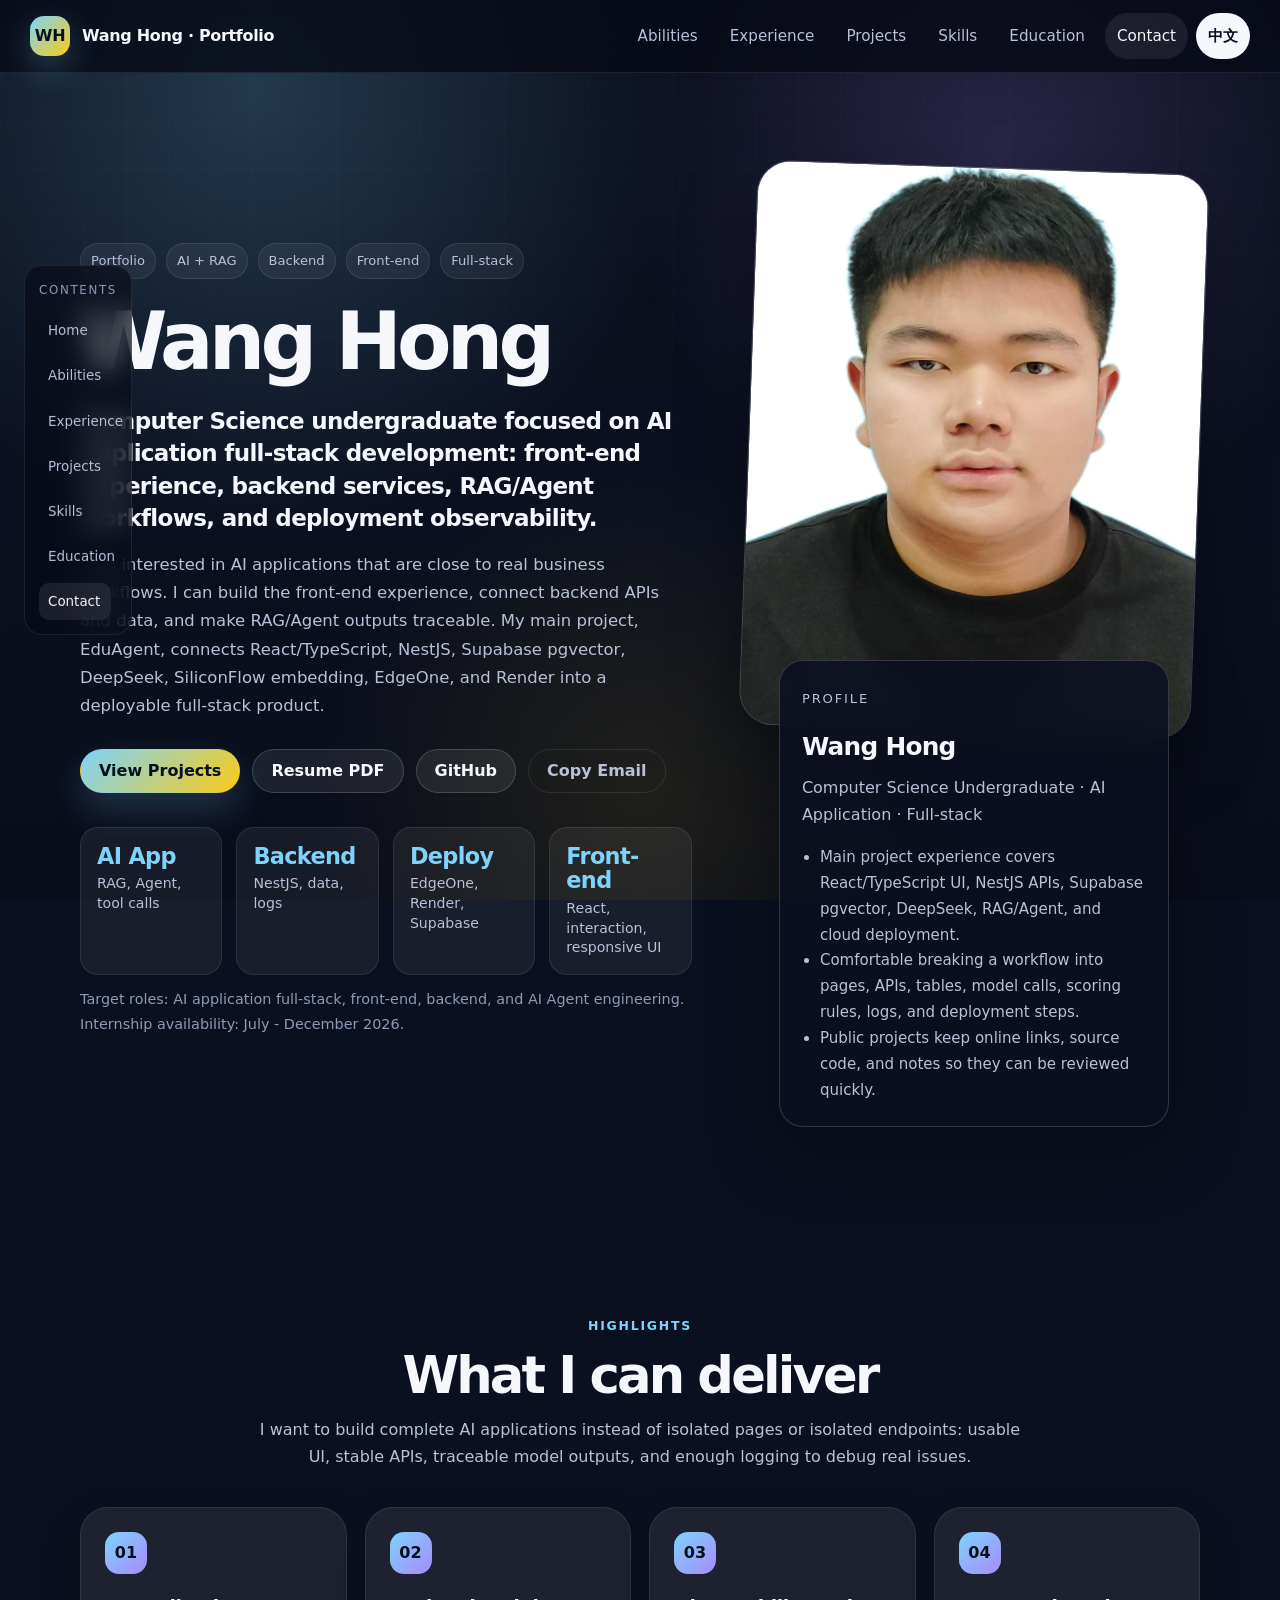
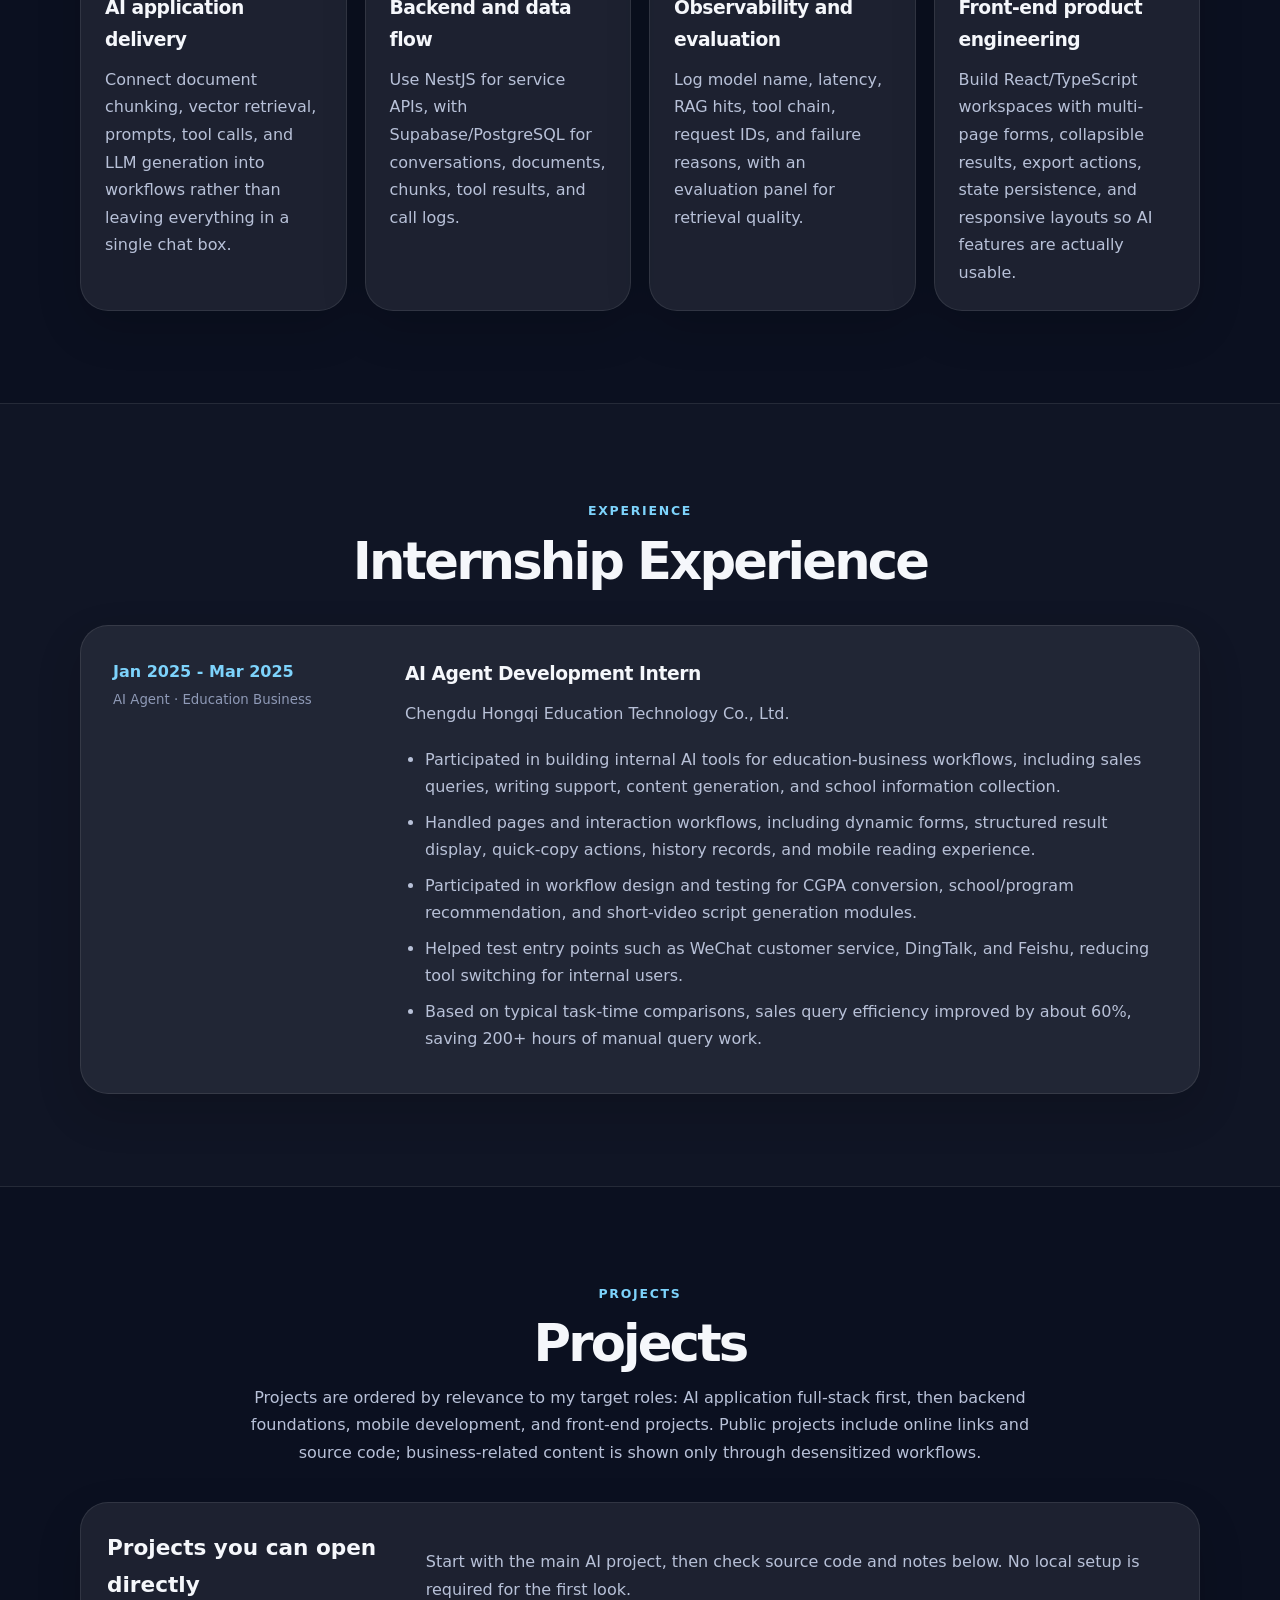
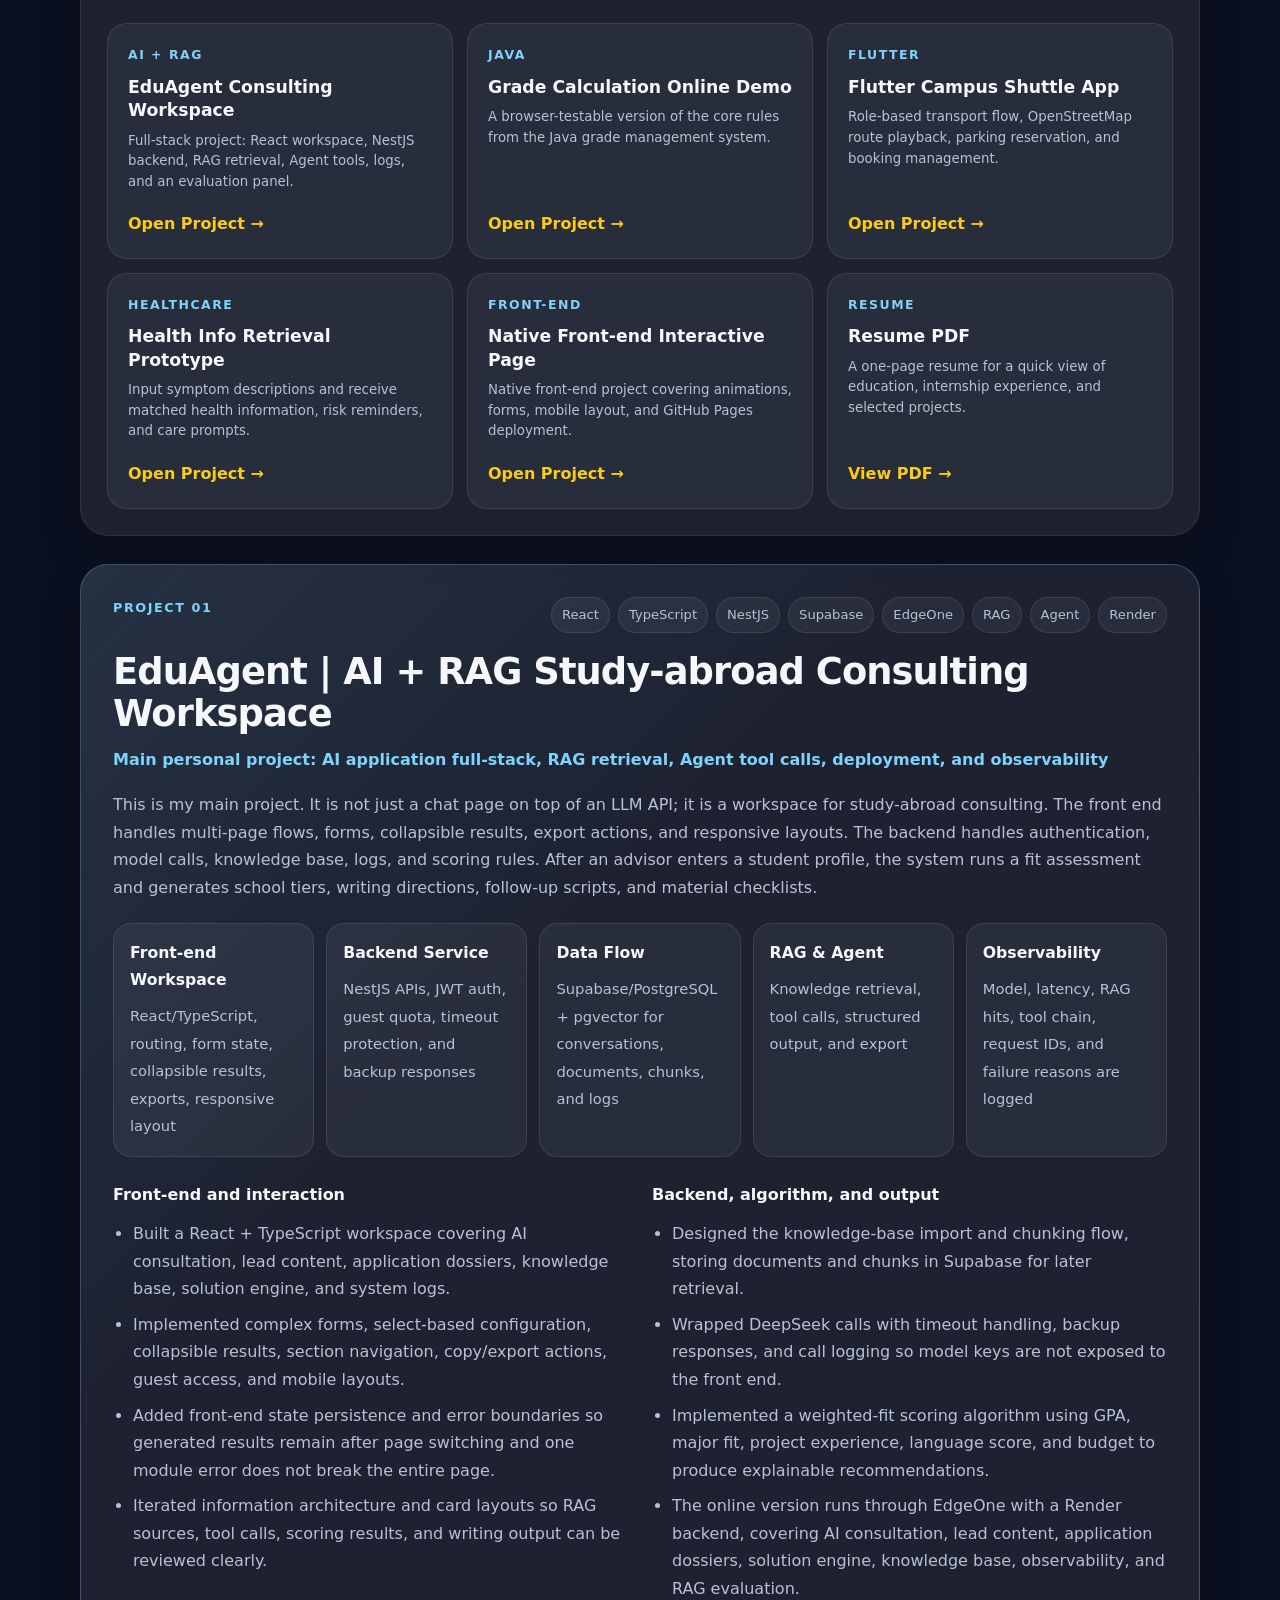
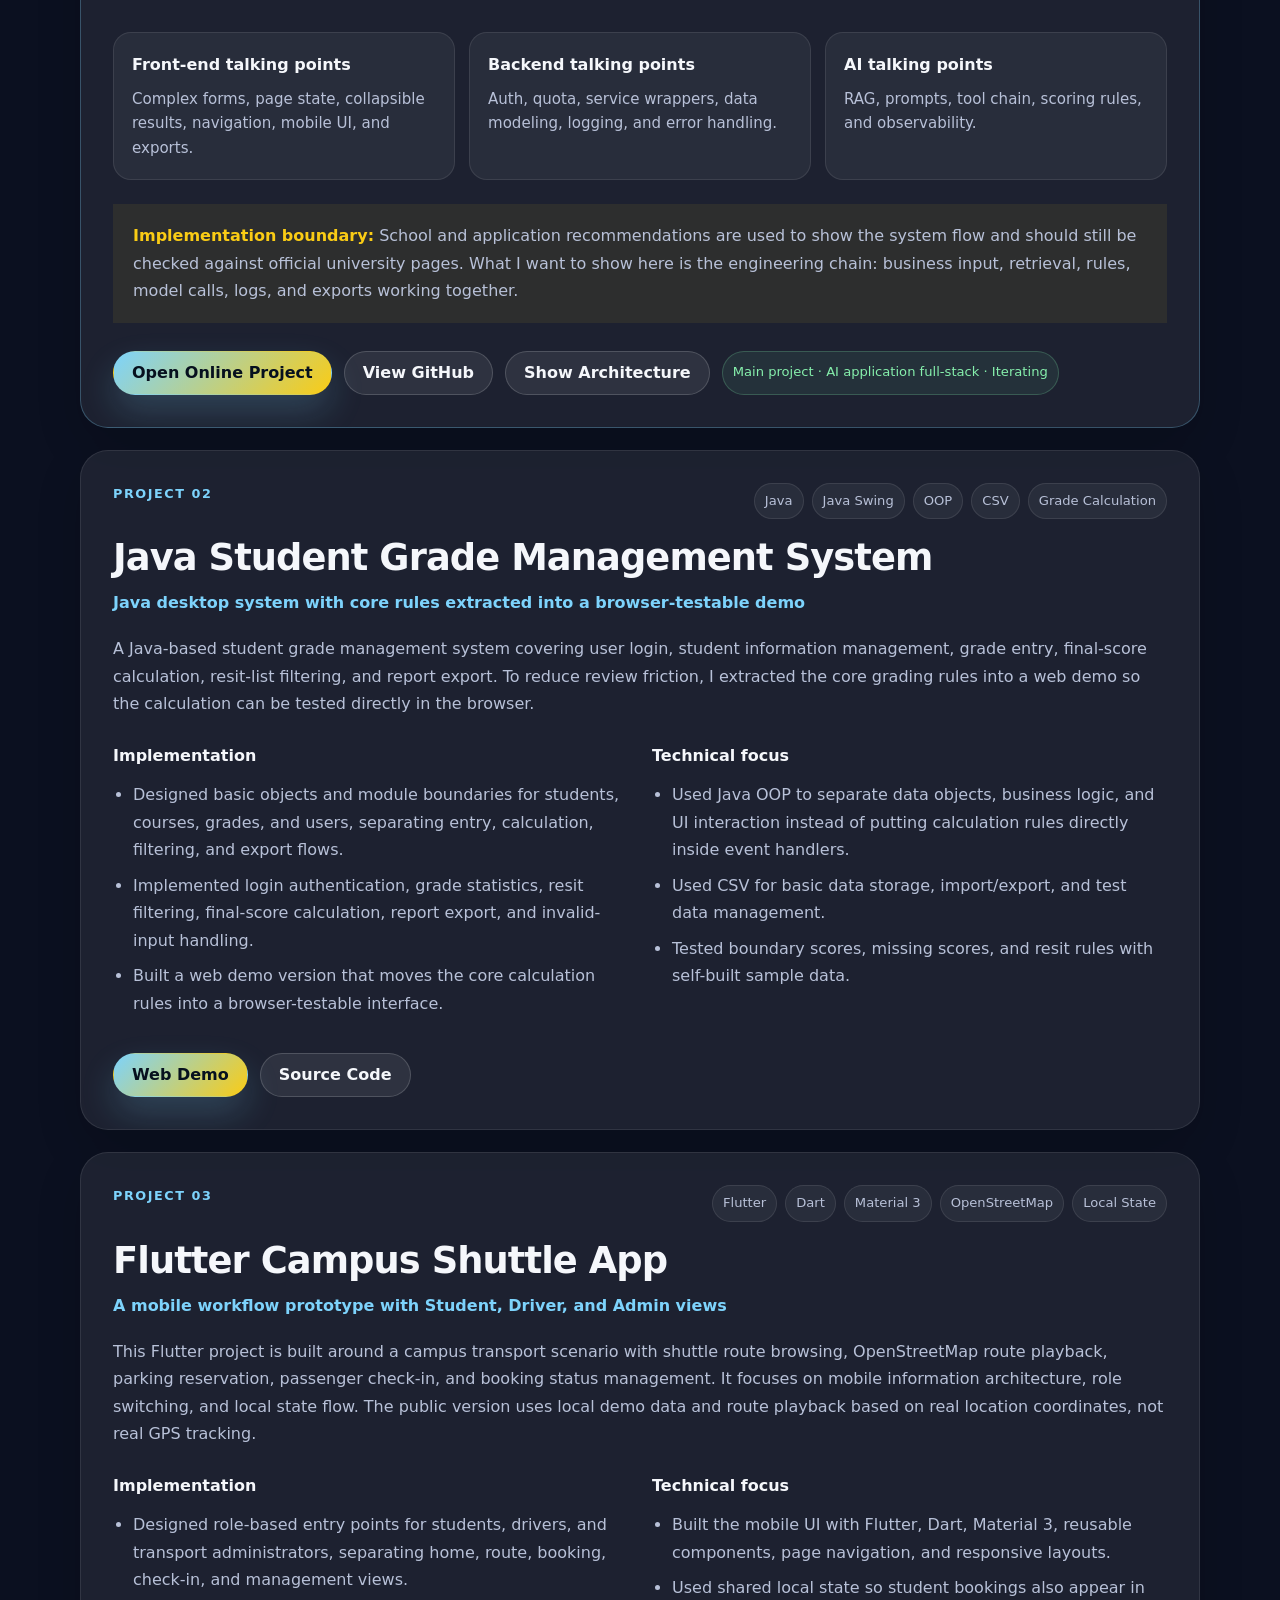
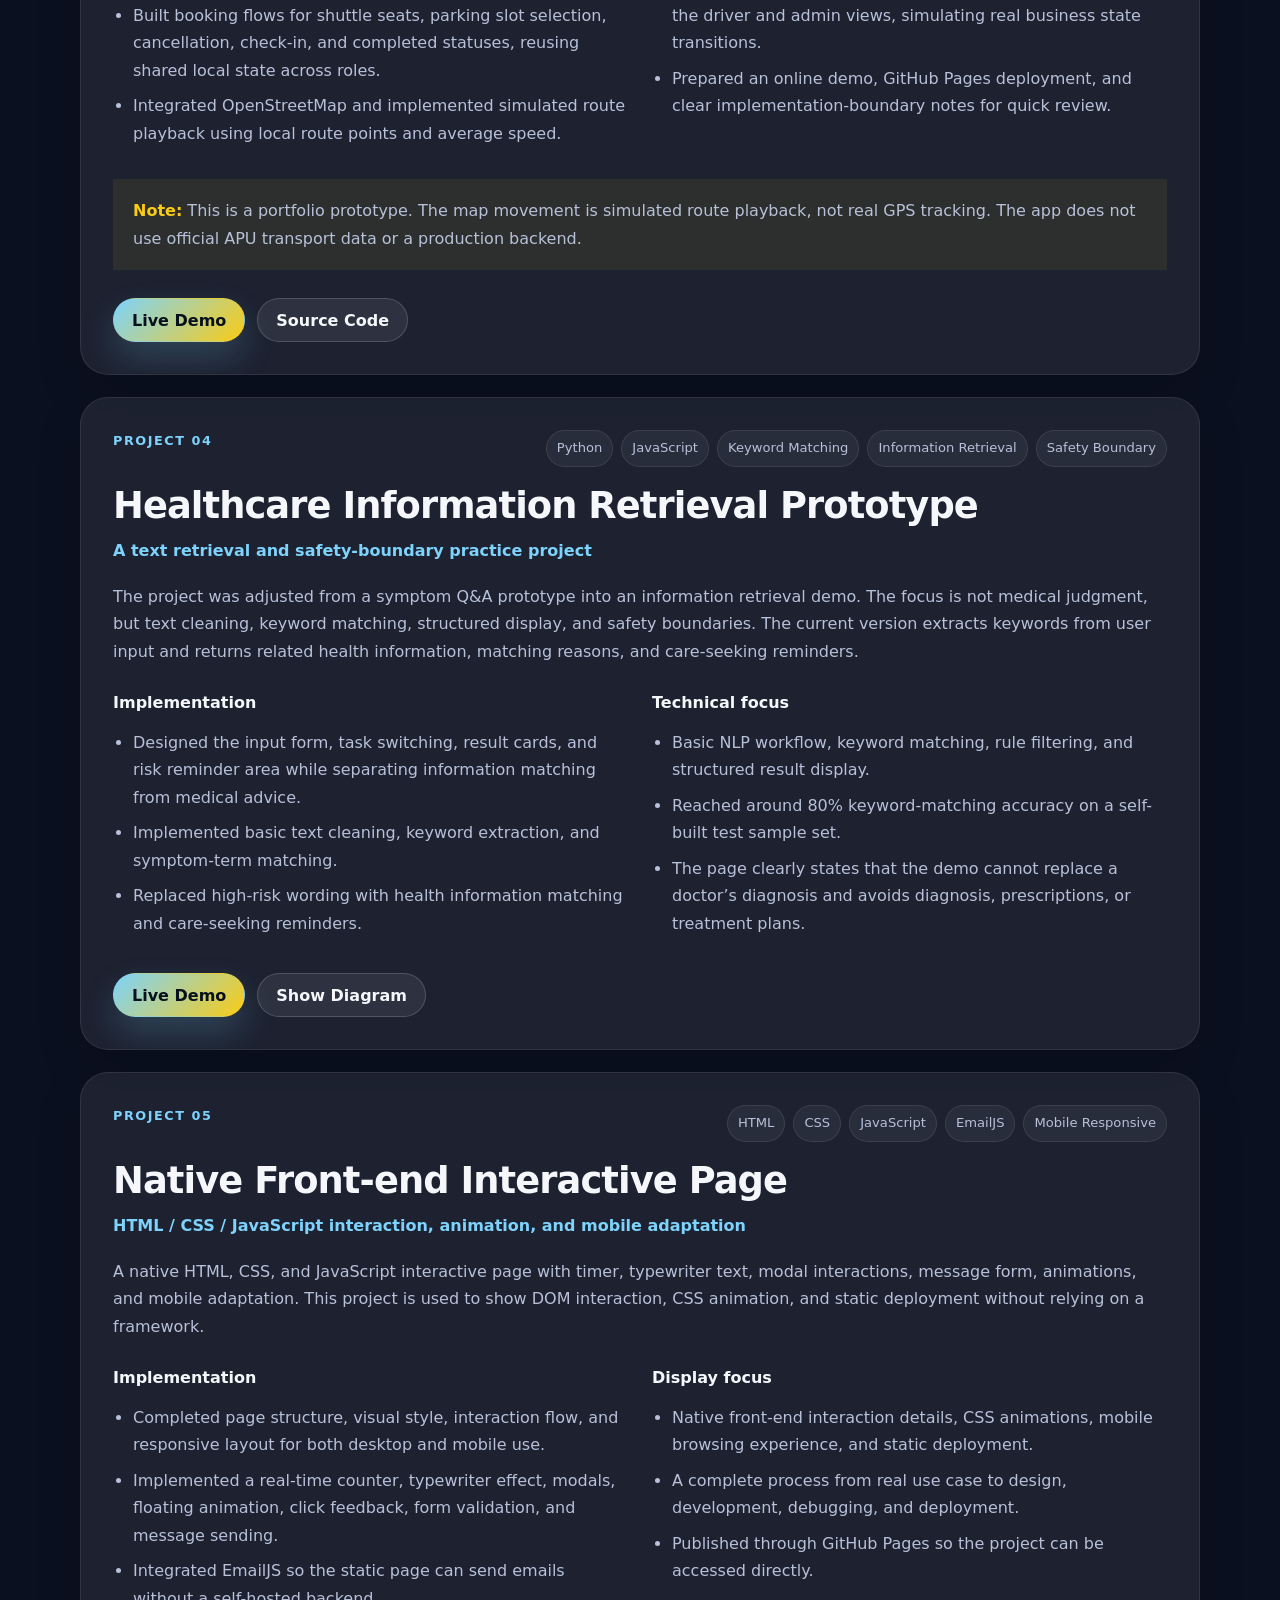
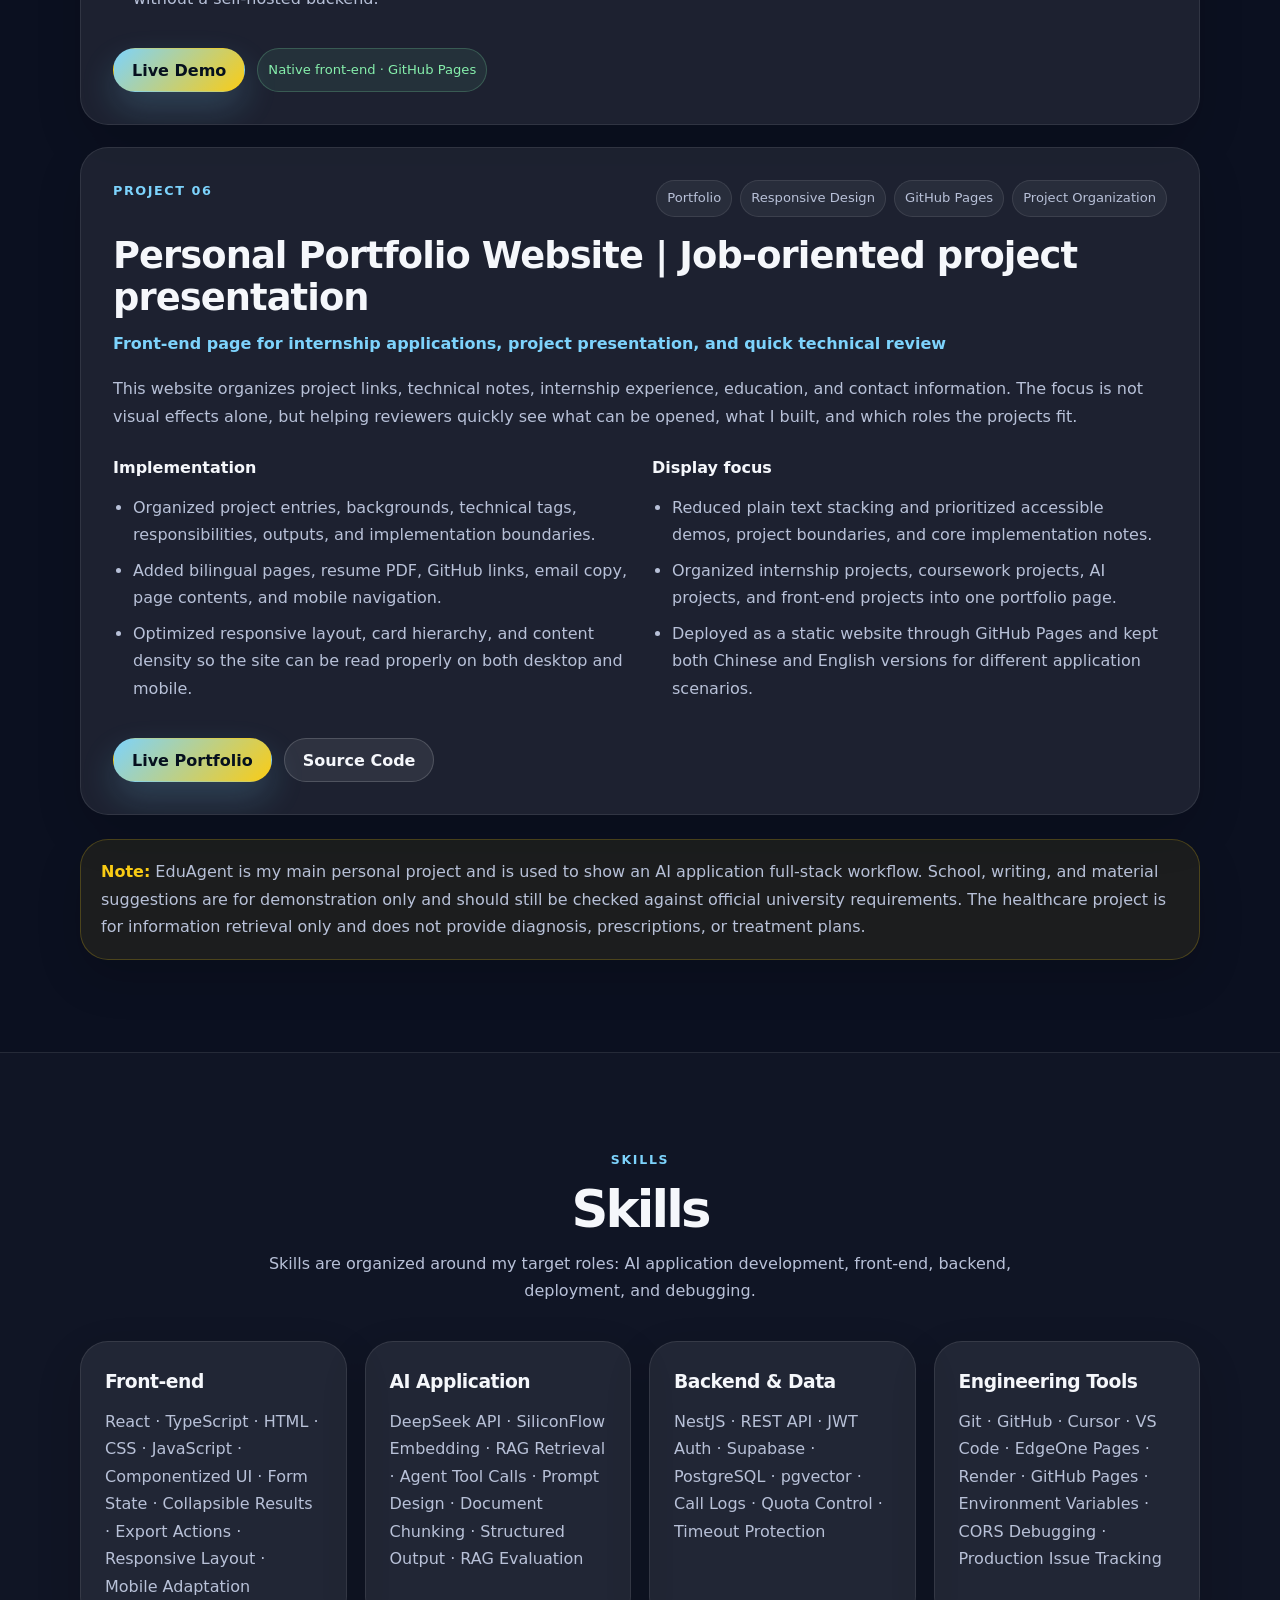
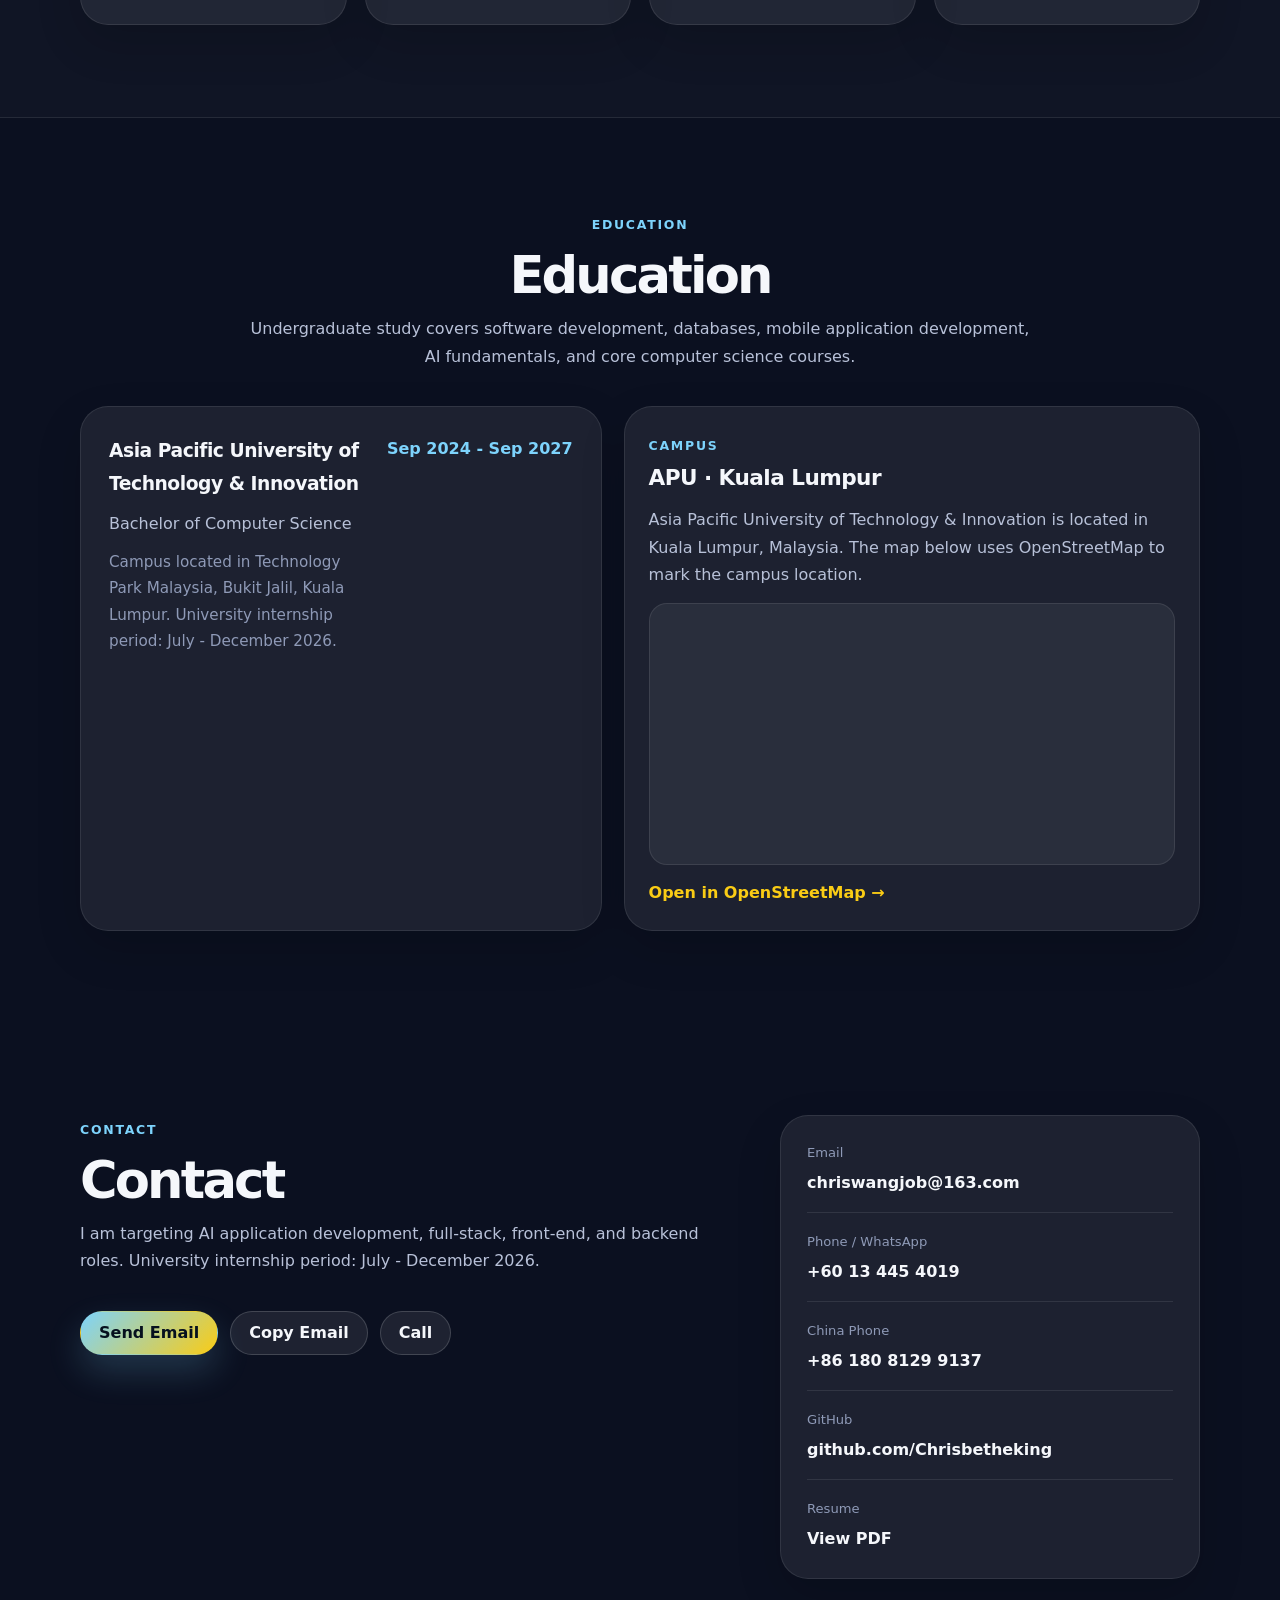
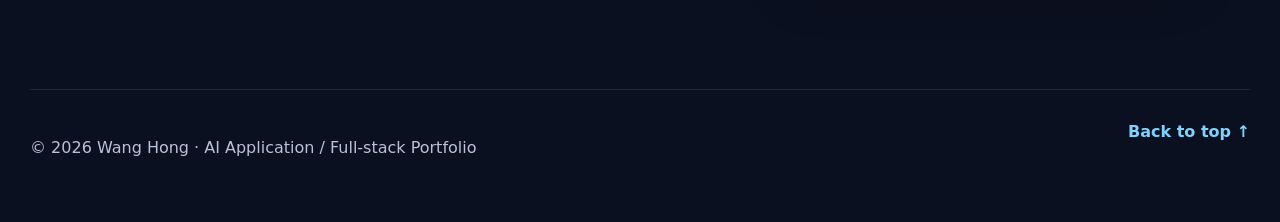
==== commit 41e5e9cf: "Add files via upload" ====
--- a/index-en.html
+++ b/index-en.html
@@ -4,11 +4,11 @@
   <meta charset="UTF-8" />
   <meta name="viewport" content="width=device-width, initial-scale=1.0" />
 
-  <title>Wang Hong | AI Application & Backend Portfolio</title>
+  <title>Wang Hong | AI Application Full-stack Portfolio</title>
 
   <meta
     name="description"
-    content="Wang Hong's portfolio website featuring EduAgent, an AI + RAG study-abroad consulting workspace, with React/TypeScript front-end, NestJS backend APIs, knowledge-base retrieval, Agent workflow, observability, and software projects."
+    content="Wang Hong's portfolio website for AI application, full-stack, front-end, and backend internship roles. Featured project: EduAgent, an AI + RAG consulting workspace built with React/TypeScript, NestJS, Supabase pgvector, DeepSeek, Agent tools, EdgeOne, and Render."
   />
 
   <link rel="stylesheet" href="style.css" />
@@ -67,11 +67,11 @@
           <h1>Wang Hong</h1>
 
           <p class="hero-title">
-            Computer Science undergraduate portfolio: AI applications, backend services, and front-end product engineering.
+            Computer Science undergraduate focused on AI application full-stack development: front-end experience, backend services, RAG/Agent workflows, and deployment observability.
           </p>
 
           <p class="hero-text">
-            This portfolio focuses on projects that can actually be opened and tested, especially EduAgent: an AI + RAG study-abroad consulting workspace where React/TypeScript UI, NestJS APIs, Supabase data, knowledge-base chunking, retrieval, Agent workflows, and call-log observability are connected in one demo.
+            I am interested in AI applications that are close to real business workflows. I can build the front-end experience, connect backend APIs and data, and make RAG/Agent outputs traceable. My main project, EduAgent, connects React/TypeScript, NestJS, Supabase pgvector, DeepSeek, SiliconFlow embedding, EdgeOne, and Render into a deployable full-stack product.
           </p>
 
           <div class="hero-actions">
@@ -85,28 +85,28 @@
 
           <div class="stats">
             <div class="stat-card">
-              <strong>AI/RAG</strong>
-              <span>Knowledge base and tools</span>
+              <strong>AI App</strong>
+              <span>RAG, Agent, tool calls</span>
             </div>
 
             <div class="stat-card">
               <strong>Backend</strong>
-              <span>APIs, auth, and logs</span>
+              <span>NestJS, data, logs</span>
             </div>
 
             <div class="stat-card">
-              <strong>System</strong>
-              <span>Rules, scoring, deployment</span>
+              <strong>Deploy</strong>
+              <span>EdgeOne, Render, Supabase</span>
             </div>
 
             <div class="stat-card">
               <strong>Front-end</strong>
-              <span>Components, forms, mobile UI</span>
+              <span>React, interaction, responsive UI</span>
             </div>
           </div>
 
           <p class="metric-note">
-            Internship availability: July - December 2026. Main interests: backend development, front-end development, AI application development, and full-stack engineering.
+            Target roles: AI application full-stack, front-end, backend, and AI Agent engineering. Internship availability: July - December 2026.
           </p>
         </div>
 
@@ -118,12 +118,12 @@
           <div class="profile-card">
             <p class="profile-label">Profile</p>
             <h2>Wang Hong</h2>
-            <p>Computer Science Undergraduate · Backend · AI Application</p>
+            <p>Computer Science Undergraduate · AI Application · Full-stack</p>
 
             <ul>
-              <li>Main project experience covers React/TypeScript UI, NestJS backend APIs, Supabase/PostgreSQL, AI + RAG, and cloud deployment.</li>
-              <li>Comfortable breaking a business workflow into front-end pages, APIs, tables, scoring rules, logs, and usable tools.</li>
-              <li>Public projects keep accessible demos, technical notes, and clear implementation boundaries for review.</li>
+              <li>Main project experience covers React/TypeScript UI, NestJS APIs, Supabase pgvector, DeepSeek, RAG/Agent, and cloud deployment.</li>
+              <li>Comfortable breaking a workflow into pages, APIs, tables, model calls, scoring rules, logs, and deployment steps.</li>
+              <li>Public projects keep online links, source code, and notes so they can be reviewed quickly.</li>
             </ul>
           </div>
         </div>
@@ -134,42 +134,42 @@
       <div class="container">
         <div class="section-heading">
           <span>Highlights</span>
-          <h2>Project ability summary</h2>
+          <h2>What I can deliver</h2>
           <p>
-            The projects emphasize working systems: front-end interaction, backend APIs, RAG data flow, Agent orchestration, and call-log observability are tied to accessible demos.
+            I want to build complete AI applications instead of isolated pages or isolated endpoints: usable UI, stable APIs, traceable model outputs, and enough logging to debug real issues.
           </p>
         </div>
 
         <div class="highlight-grid">
           <article class="highlight-card">
             <div class="card-icon">01</div>
-            <h3>AI + RAG implementation</h3>
-            <p>
-              Document import, chunking, retrieval augmentation, and LLM generation are connected into workflows for school planning, writing support, and material checklists.
+            <h3>AI application delivery</h3>
+            <p>
+              Connect document chunking, vector retrieval, prompts, tool calls, and LLM generation into workflows rather than leaving everything in a single chat box.
             </p>
           </article>
 
           <article class="highlight-card">
             <div class="card-icon">02</div>
-            <h3>Backend APIs and data</h3>
-            <p>
-              NestJS is used to organize API services, with Supabase/PostgreSQL storing conversations, messages, documents, chunks, and call logs.
+            <h3>Backend and data flow</h3>
+            <p>
+              Use NestJS for service APIs, with Supabase/PostgreSQL for conversations, documents, chunks, tool results, and call logs.
             </p>
           </article>
 
           <article class="highlight-card">
             <div class="card-icon">03</div>
-            <h3>Rules and observability</h3>
-            <p>
-              A weighted scoring algorithm runs before LLM generation, while model name, latency, RAG hits, tool chain, and errors are logged for debugging.
+            <h3>Observability and evaluation</h3>
+            <p>
+              Log model name, latency, RAG hits, tool chain, request IDs, and failure reasons, with an evaluation panel for retrieval quality.
             </p>
           </article>
 
           <article class="highlight-card">
             <div class="card-icon">04</div>
-            <h3>Front-end engineering</h3>
-            <p>
-              Built React/TypeScript workspaces with multi-page forms, collapsible results, export actions, state persistence, and responsive layouts.
+            <h3>Front-end product engineering</h3>
+            <p>
+              Build React/TypeScript workspaces with multi-page forms, collapsible results, export actions, state persistence, and responsive layouts so AI features are actually usable.
             </p>
           </article>
         </div>
@@ -194,10 +194,10 @@
             <p class="company">Chengdu Hongqi Education Technology Co., Ltd.</p>
 
             <ul class="clean-list">
-              <li>Participated in building an internal AI Agent productivity tool for sales queries, writing support, content generation, and school information collection.</li>
-              <li>Handled front-end pages and interaction workflows, including dynamic forms, structured result display, quick-copy actions, history records, and mobile reading experience.</li>
+              <li>Participated in building internal AI tools for education-business workflows, including sales queries, writing support, content generation, and school information collection.</li>
+              <li>Handled pages and interaction workflows, including dynamic forms, structured result display, quick-copy actions, history records, and mobile reading experience.</li>
               <li>Participated in workflow design and testing for CGPA conversion, school/program recommendation, and short-video script generation modules.</li>
-              <li>Helped test entry points such as WeChat customer service, DingTalk, and Feishu, reducing the cost of switching between tools for internal users.</li>
+              <li>Helped test entry points such as WeChat customer service, DingTalk, and Feishu, reducing tool switching for internal users.</li>
               <li>Based on typical task-time comparisons, sales query efficiency improved by about 60%, saving 200+ hours of manual query work.</li>
             </ul>
           </div>
@@ -211,52 +211,50 @@
           <span>Projects</span>
           <h2>Projects</h2>
           <p>
-            This section includes the projects most suitable for review at this stage. Each project describes the background,
-            responsibilities, technical focus, and output. Public projects include online demos; projects involving internal
-            data or business rules are shown only through desensitized demos and workflow notes.
+            Projects are ordered by relevance to my target roles: AI application full-stack first, then backend foundations, mobile development, and front-end projects. Public projects include online links and source code; business-related content is shown only through desensitized workflows.
           </p>
         </div>
 
         <div class="demo-panel">
           <div class="demo-panel-head">
-            <h3>Demo Preview</h3>
-            <p>Quick access to public project demos. Detailed background and implementation notes are listed below.</p>
+            <h3>Projects you can open directly</h3>
+            <p>Start with the main AI project, then check source code and notes below. No local setup is required for the first look.</p>
           </div>
 
           <div class="demo-grid">
-            <a class="demo-tile" href="https://edu-agent-rag-workspace.vercel.app" target="_blank" rel="noopener">
+            <a class="demo-tile" href="https://edu-agent-rag-workspace.edgeone.cool" target="_blank" rel="noopener">
               <span>AI + RAG</span>
               <strong>EduAgent Consulting Workspace</strong>
-              <small>Full-stack demo: React workspace, auth, knowledge-base chunking, RAG retrieval, Agent tools, and call-log observability.</small>
-              <em>Open Demo →</em>
+              <small>Full-stack project: React workspace, NestJS backend, RAG retrieval, Agent tools, logs, and an evaluation panel.</small>
+              <em>Open Project →</em>
             </a>
 
             <a class="demo-tile" href="https://chrisbetheking.github.io/java-student-management-system/java-grade-demo.html" target="_blank" rel="noopener">
               <span>Java</span>
-              <strong>Grade Calculation Web Demo</strong>
+              <strong>Grade Calculation Online Demo</strong>
               <small>A browser-testable version of the core rules from the Java grade management system.</small>
-              <em>Open Demo →</em>
+              <em>Open Project →</em>
             </a>
 
             <a class="demo-tile" href="https://chrisbetheking.github.io/Flutter-Campus-Shuttle-App/" target="_blank" rel="noopener">
               <span>Flutter</span>
               <strong>Flutter Campus Shuttle App</strong>
               <small>Role-based transport flow, OpenStreetMap route playback, parking reservation, and booking management.</small>
-              <em>Open Demo →</em>
+              <em>Open Project →</em>
             </a>
 
             <a class="demo-tile" href="https://chrisbetheking.github.io/medical-qa-demo/" target="_blank" rel="noopener">
               <span>Healthcare</span>
-              <strong>Health Info Retrieval Demo</strong>
+              <strong>Health Info Retrieval Prototype</strong>
               <small>Input symptom descriptions and receive matched health information, risk reminders, and care prompts.</small>
-              <em>Open Demo →</em>
+              <em>Open Project →</em>
             </a>
 
             <a class="demo-tile" href="https://chrisbetheking.github.io/whwithyn/" target="_blank" rel="noopener">
               <span>Front-end</span>
               <strong>Native Front-end Interactive Page</strong>
               <small>Native front-end project covering animations, forms, mobile layout, and GitHub Pages deployment.</small>
-              <em>Open Demo →</em>
+              <em>Open Project →</em>
             </a>
 
             <a class="demo-tile" href="resume-en.pdf" target="_blank" rel="noopener">
@@ -278,39 +276,40 @@
                 <span>TypeScript</span>
                 <span>NestJS</span>
                 <span>Supabase</span>
-                <span>UI/UX</span>
+                <span>EdgeOne</span>
                 <span>RAG</span>
                 <span>Agent</span>
+                <span>Render</span>
               </div>
             </div>
 
             <h3>EduAgent | AI + RAG Study-abroad Consulting Workspace</h3>
-            <p class="project-subtitle">Personal full-stack project covering front-end workspace, backend APIs, RAG retrieval, and Agent orchestration</p>
-
-            <p>
-              This is my main project. It is not just a chat page on top of an LLM API; it is an operable workspace. The front end handles multi-page forms, collapsible results, export actions, and responsive layouts, while the backend handles authentication, model calls, knowledge base, logs, and scoring rules. After an advisor enters a student profile, the system runs a fit assessment and generates school tiers, writing directions, sales follow-up content, and material checklists.
+            <p class="project-subtitle">Main personal project: AI application full-stack, RAG retrieval, Agent tool calls, deployment, and observability</p>
+
+            <p>
+              This is my main project. It is not just a chat page on top of an LLM API; it is a workspace for study-abroad consulting. The front end handles multi-page flows, forms, collapsible results, export actions, and responsive layouts. The backend handles authentication, model calls, knowledge base, logs, and scoring rules. After an advisor enters a student profile, the system runs a fit assessment and generates school tiers, writing directions, follow-up scripts, and material checklists.
             </p>
 
             <div class="project-metric-grid">
               <div>
                 <strong>Front-end Workspace</strong>
-                <span>React/TypeScript, routing, form state, collapsible results, responsive layout</span>
+                <span>React/TypeScript, routing, form state, collapsible results, exports, responsive layout</span>
               </div>
               <div>
                 <strong>Backend Service</strong>
-                <span>NestJS APIs, JWT auth, guest quota, and error fallback</span>
+                <span>NestJS APIs, JWT auth, guest quota, timeout protection, and backup responses</span>
               </div>
               <div>
                 <strong>Data Flow</strong>
-                <span>Supabase/PostgreSQL for conversations, documents, chunks, and logs</span>
+                <span>Supabase/PostgreSQL + pgvector for conversations, documents, chunks, and logs</span>
               </div>
               <div>
                 <strong>RAG & Agent</strong>
-                <span>Knowledge retrieval, tool orchestration, structured output, and export</span>
+                <span>Knowledge retrieval, tool calls, structured output, and export</span>
               </div>
               <div>
                 <strong>Observability</strong>
-                <span>Model, latency, RAG hits, tool chain, and failure reasons are logged</span>
+                <span>Model, latency, RAG hits, tool chain, request IDs, and failure reasons are logged</span>
               </div>
             </div>
 
@@ -329,9 +328,9 @@
                 <h4>Backend, algorithm, and output</h4>
                 <ul>
                   <li>Designed the knowledge-base import and chunking flow, storing documents and chunks in Supabase for later retrieval.</li>
-                  <li>Wrapped DeepSeek calls with timeout handling, fallback logic, and call logging so model keys are not exposed to the front end.</li>
+                  <li>Wrapped DeepSeek calls with timeout handling, backup responses, and call logging so model keys are not exposed to the front end.</li>
                   <li>Implemented a weighted-fit scoring algorithm using GPA, major fit, project experience, language score, and budget to produce explainable recommendations.</li>
-                  <li>The online demo supports admin login and guest access, covering AI consultation, lead content, application dossiers, solution engine, knowledge base, and observability.</li>
+                  <li>The online version runs through EdgeOne with a Render backend, covering AI consultation, lead content, application dossiers, solution engine, knowledge base, observability, and RAG evaluation.</li>
                 </ul>
               </div>
             </div>
@@ -343,7 +342,7 @@
               </div>
               <div>
                 <strong>Backend talking points</strong>
-                <span>Auth, quota, service wrapper, data modeling, logging, and fallback.</span>
+                <span>Auth, quota, service wrappers, data modeling, logging, and error handling.</span>
               </div>
               <div>
                 <strong>AI talking points</strong>
@@ -353,12 +352,12 @@
 
             <div class="note-box">
               <strong>Implementation boundary:</strong>
-              School and application recommendations in the demo are used to show system behavior and should still be checked against official university pages. The project focuses on engineering flow and business abstraction rather than letting the model make the final decision alone.
+              School and application recommendations are used to show the system flow and should still be checked against official university pages. What I want to show here is the engineering chain: business input, retrieval, rules, model calls, logs, and exports working together.
             </div>
 
             <div class="project-actions">
-              <a class="btn primary" href="https://edu-agent-rag-workspace.vercel.app" target="_blank" rel="noopener">
-                View Online Demo
+              <a class="btn primary" href="https://edu-agent-rag-workspace.edgeone.cool" target="_blank" rel="noopener">
+                Open Online Project
               </a>
 
               <a class="btn secondary" href="https://github.com/Chrisbetheking/edu-agent-rag-workspace" target="_blank" rel="noopener">
@@ -369,7 +368,7 @@
                 Show Architecture
               </button>
 
-              <span class="status-pill">Personal full-stack project · In progress</span>
+              <span class="status-pill">Main project · AI application full-stack · Iterating</span>
             </div>
 
             <div class="diagram-panel" id="ai-diagram-en">
@@ -471,7 +470,7 @@
 
             <div class="note-box">
               <strong>Note:</strong>
-              This is a portfolio demo. The map movement is simulated route playback, not real GPS tracking. The app does not use official APU transport data or a production backend.
+              This is a portfolio prototype. The map movement is simulated route playback, not real GPS tracking. The app does not use official APU transport data or a production backend.
             </div>
 
             <div class="project-actions">
@@ -498,7 +497,7 @@
               </div>
             </div>
 
-            <h3>Healthcare Information Retrieval Demo</h3>
+            <h3>Healthcare Information Retrieval Prototype</h3>
             <p class="project-subtitle">A text retrieval and safety-boundary practice project</p>
 
             <p>
@@ -601,11 +600,11 @@
               </div>
             </div>
 
-            <h3>Personal Portfolio Website | Front-end presentation and project organization</h3>
+            <h3>Personal Portfolio Website | Job-oriented project presentation</h3>
             <p class="project-subtitle">Front-end page for internship applications, project presentation, and quick technical review</p>
 
             <p>
-              The current website is used to organize project entries, technical notes, internship experience, education background, and contact information. The focus is not visual effects for their own sake, but helping reviewers quickly see whether the demos work, what I implemented, and where the project boundaries are.
+              This website organizes project links, technical notes, internship experience, education, and contact information. The focus is not visual effects alone, but helping reviewers quickly see what can be opened, what I built, and which roles the projects fit.
             </p>
 
             <div class="project-columns">
@@ -642,7 +641,7 @@
 
         <div class="global-note">
           <strong>Note:</strong>
-          EduAgent is a personal full-stack project. School, writing, and material suggestions in the demo are used to show system flow and should still be checked against official university requirements. The healthcare demo is for information retrieval only and does not provide diagnosis, prescriptions, or treatment plans.
+          EduAgent is my main personal project and is used to show an AI application full-stack workflow. School, writing, and material suggestions are for demonstration only and should still be checked against official university requirements. The healthcare project is for information retrieval only and does not provide diagnosis, prescriptions, or treatment plans.
         </div>
       </div>
     </section>
@@ -652,28 +651,28 @@
         <div class="section-heading">
           <span>Skills</span>
           <h2>Skills</h2>
-          <p>The skills listed here are based on technologies actually used in projects and mapped to accessible demos, code structure, and explainable implementation.</p>
+          <p>Skills are organized around my target roles: AI application development, front-end, backend, deployment, and debugging.</p>
         </div>
 
         <div class="skill-grid">
           <div class="skill-card">
             <h3>Front-end</h3>
-            <p>React · TypeScript · HTML · CSS · JavaScript · Componentized UI · Form State · Collapsible Results · Responsive Layout · Mobile Adaptation</p>
+            <p>React · TypeScript · HTML · CSS · JavaScript · Componentized UI · Form State · Collapsible Results · Export Actions · Responsive Layout · Mobile Adaptation</p>
           </div>
 
           <div class="skill-card">
             <h3>AI Application</h3>
-            <p>DeepSeek API · RAG Retrieval · Agent Tool Chain · Prompt Design · Document Chunking · Structured Output · Export Flow</p>
+            <p>DeepSeek API · SiliconFlow Embedding · RAG Retrieval · Agent Tool Calls · Prompt Design · Document Chunking · Structured Output · RAG Evaluation</p>
           </div>
 
           <div class="skill-card">
             <h3>Backend & Data</h3>
-            <p>NestJS · REST API · JWT Auth · Supabase · PostgreSQL · Call Logs · Quota Control · Error Fallback</p>
+            <p>NestJS · REST API · JWT Auth · Supabase · PostgreSQL · pgvector · Call Logs · Quota Control · Timeout Protection</p>
           </div>
 
           <div class="skill-card">
             <h3>Engineering Tools</h3>
-            <p>Git · GitHub · Cursor · VS Code · Vercel · GitHub Pages · Cloud Deployment · Environment Variables · Debugging and Iteration</p>
+            <p>Git · GitHub · Cursor · VS Code · EdgeOne Pages · Render · GitHub Pages · Environment Variables · CORS Debugging · Production Issue Tracking</p>
           </div>
         </div>
       </div>
@@ -742,7 +741,7 @@
             <span>Contact</span>
             <h2>Contact</h2>
             <p>
-              Main interests: backend development, front-end development, AI application development, and full-stack development.
+              I am targeting AI application development, full-stack, front-end, and backend roles.
               University internship period: July - December 2026.
             </p>
           </div>
@@ -791,7 +790,7 @@
   </main>
 
   <footer class="footer">
-    <p>© 2026 Wang Hong · Built with HTML / CSS / JavaScript</p>
+    <p>© 2026 Wang Hong · AI Application / Full-stack Portfolio</p>
     <a href="#top">Back to top ↑</a>
   </footer>
 
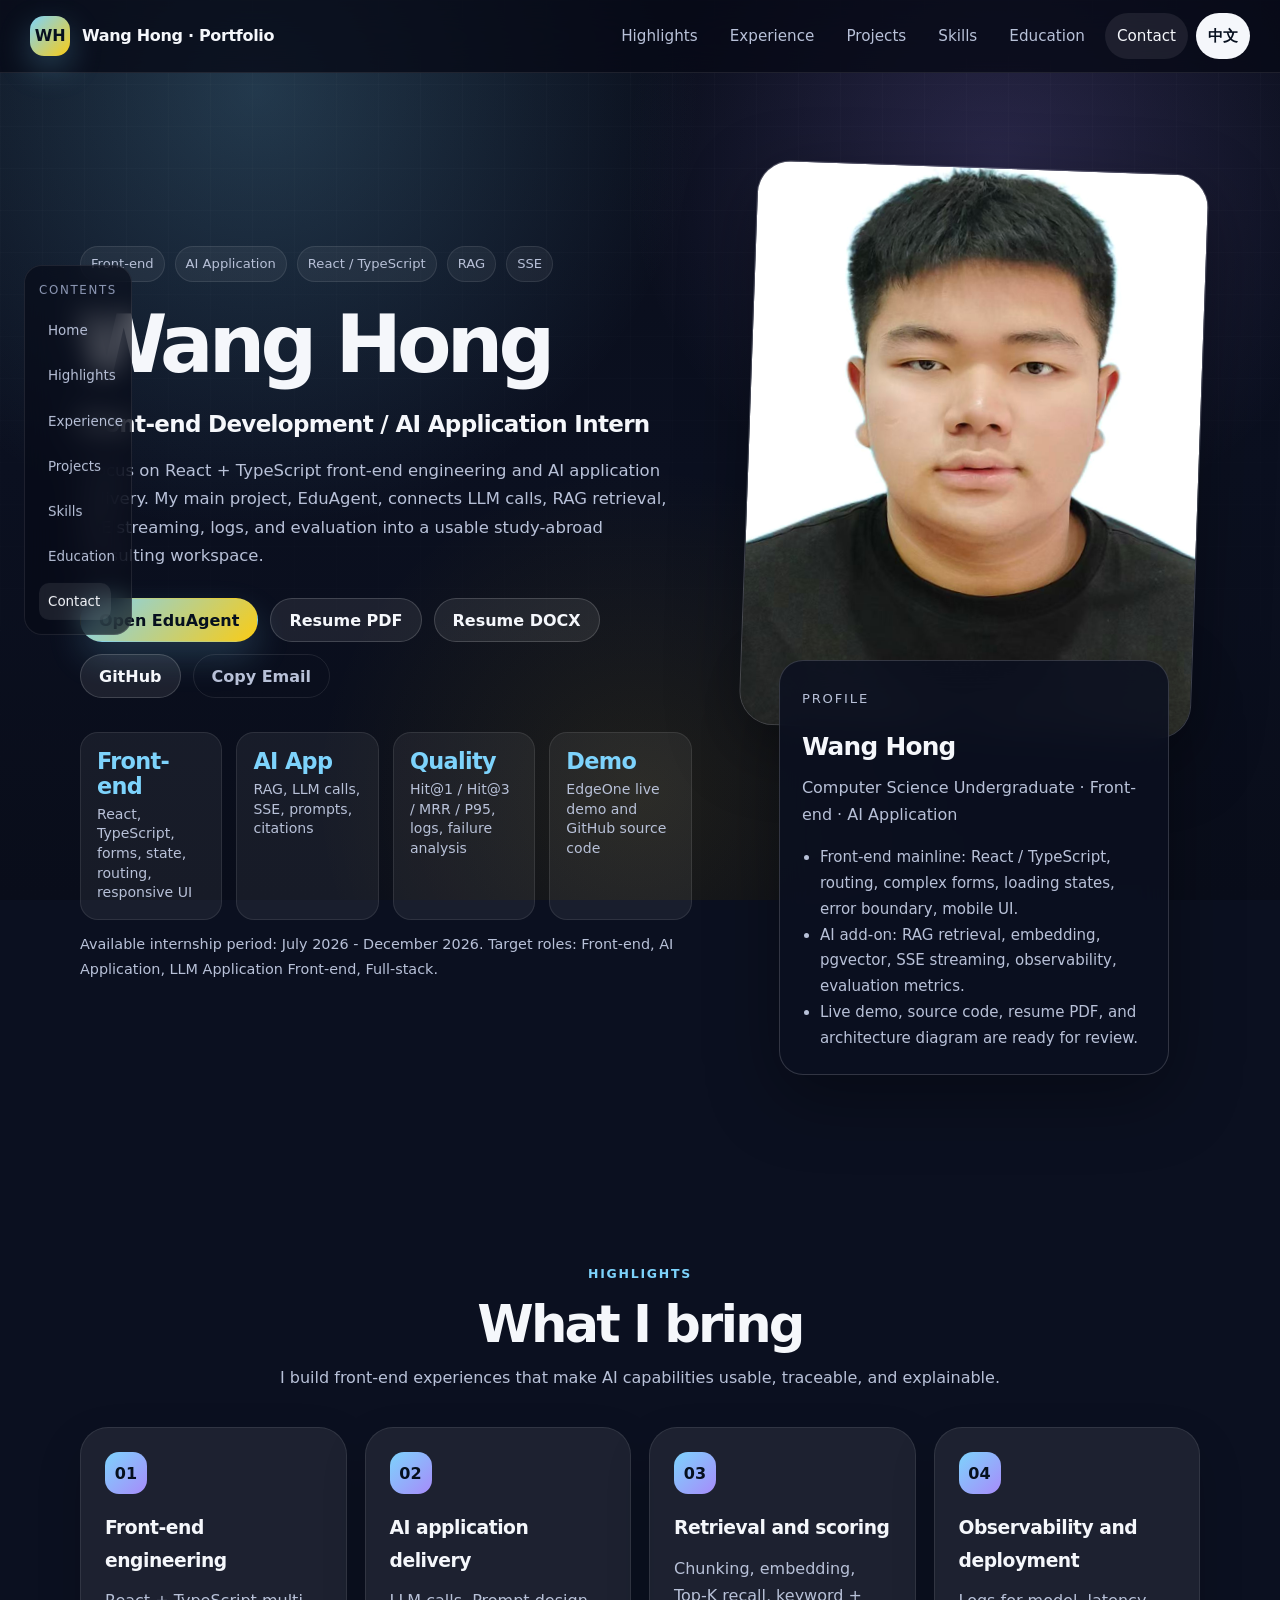
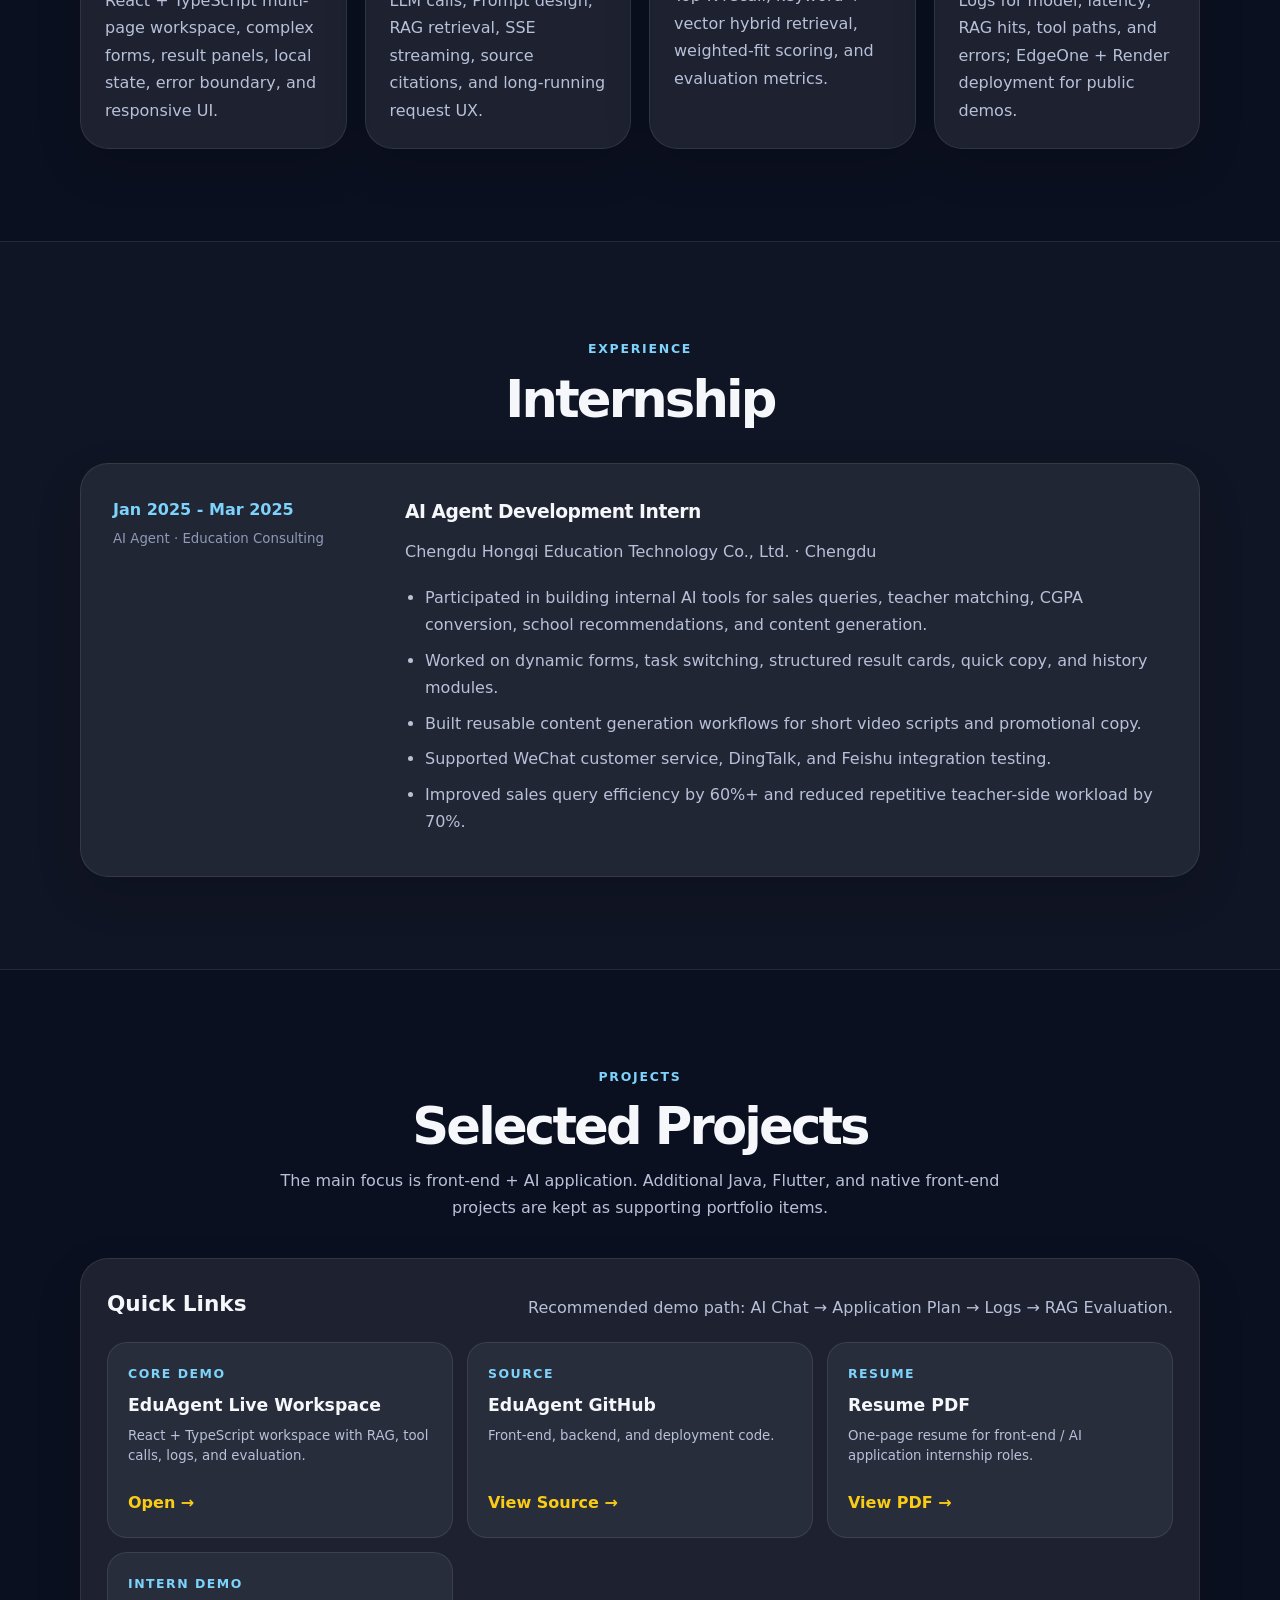
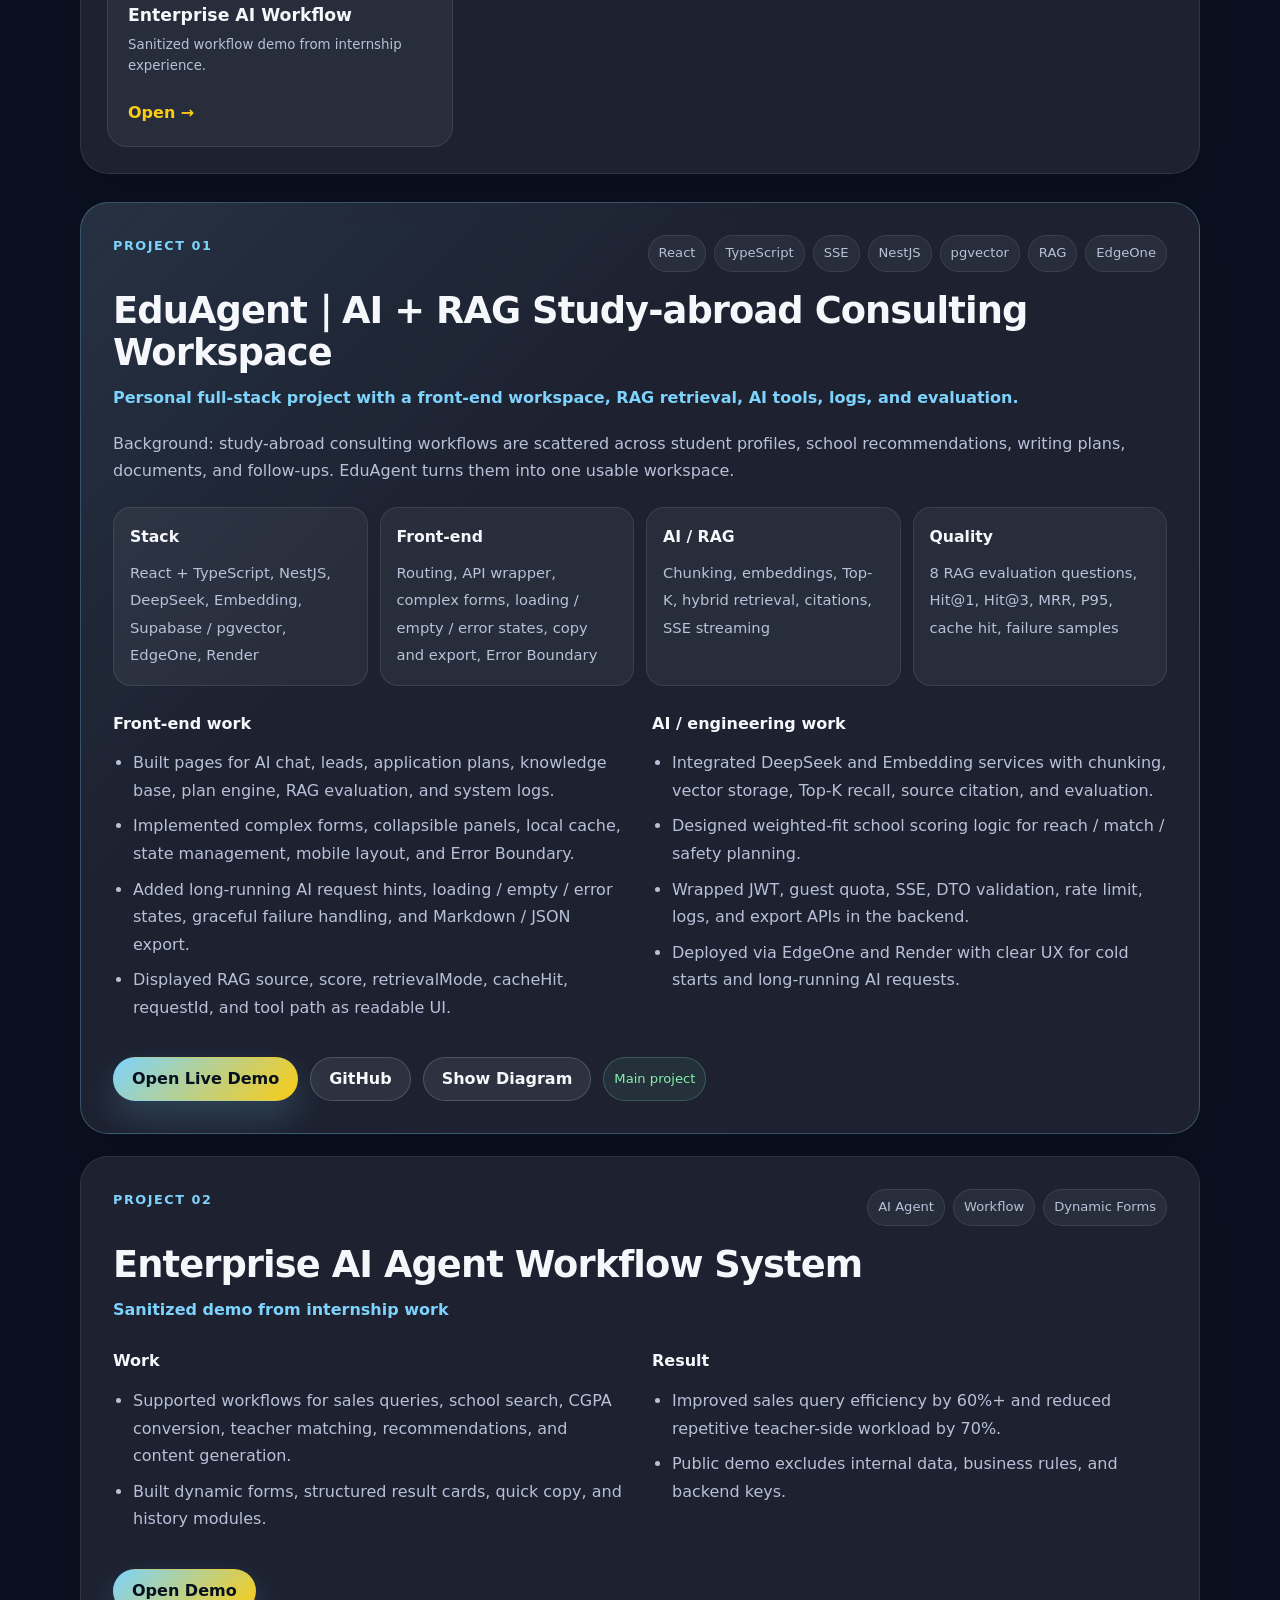
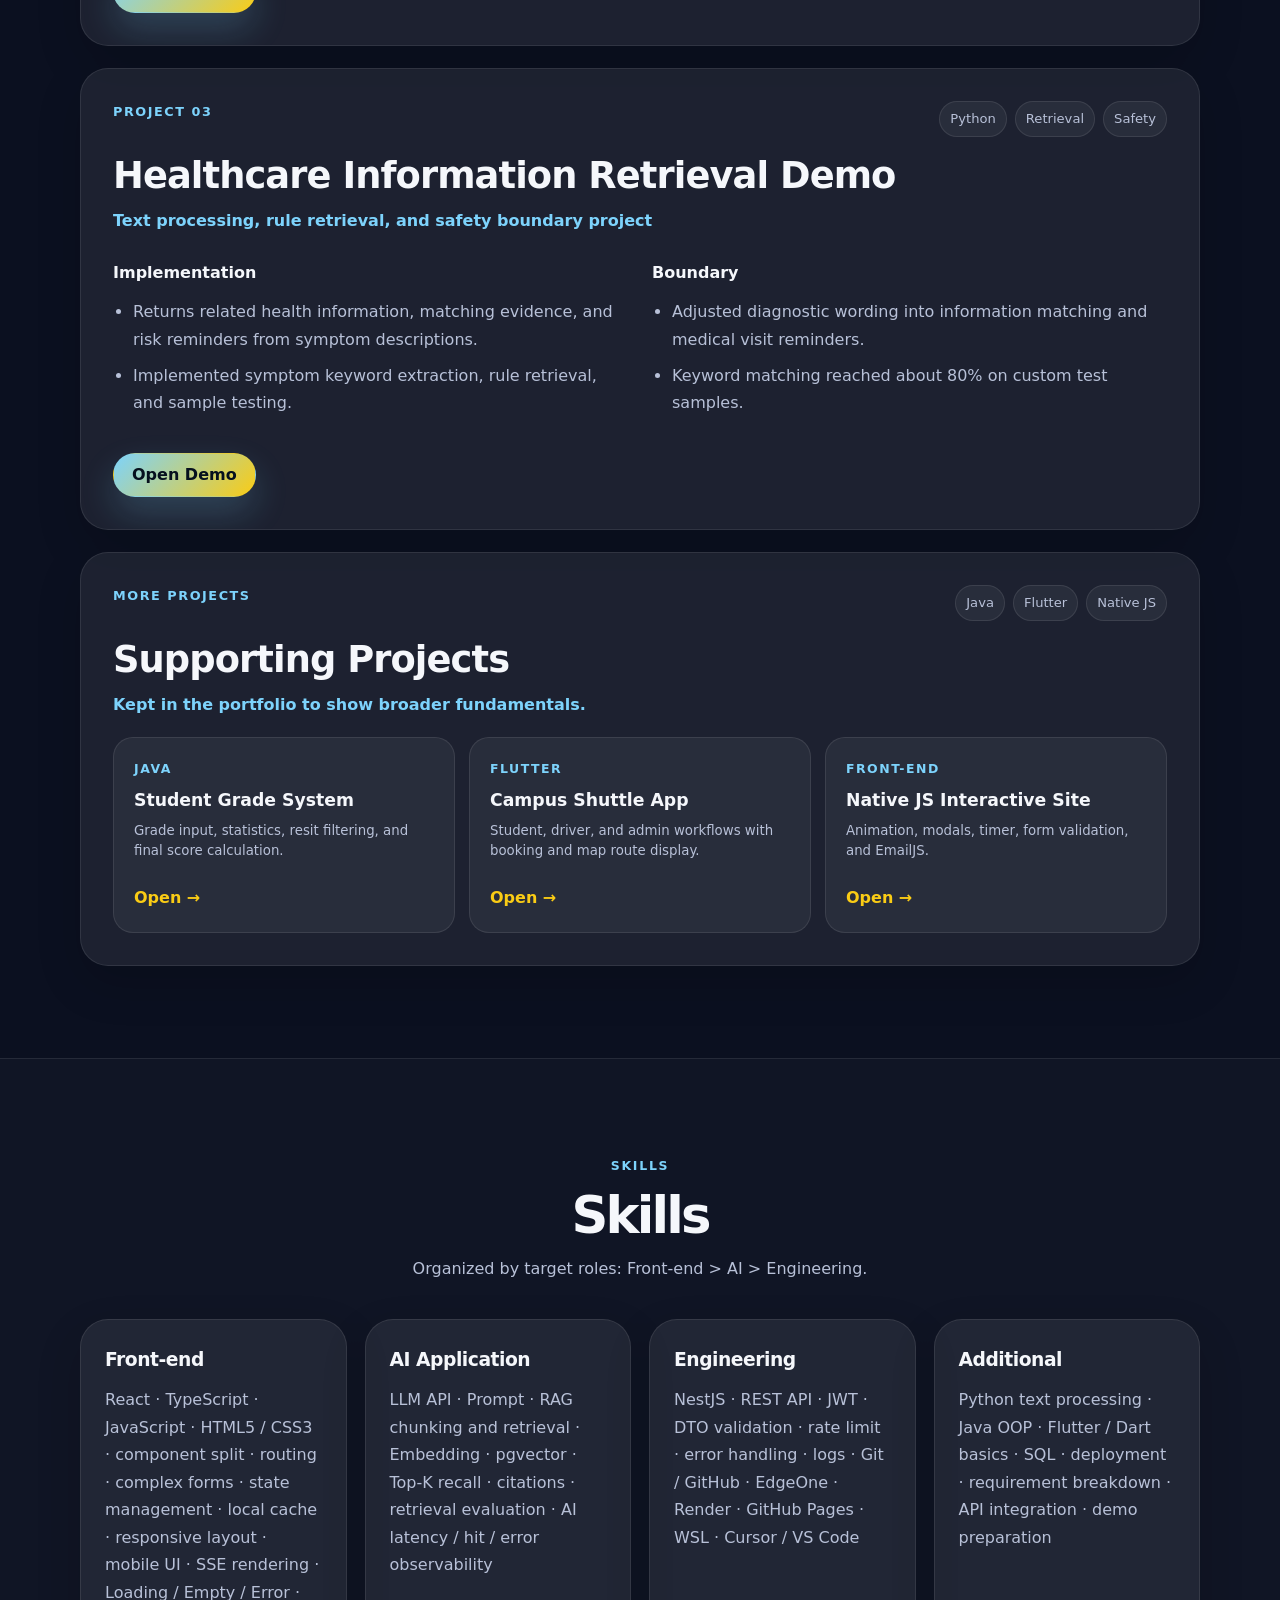
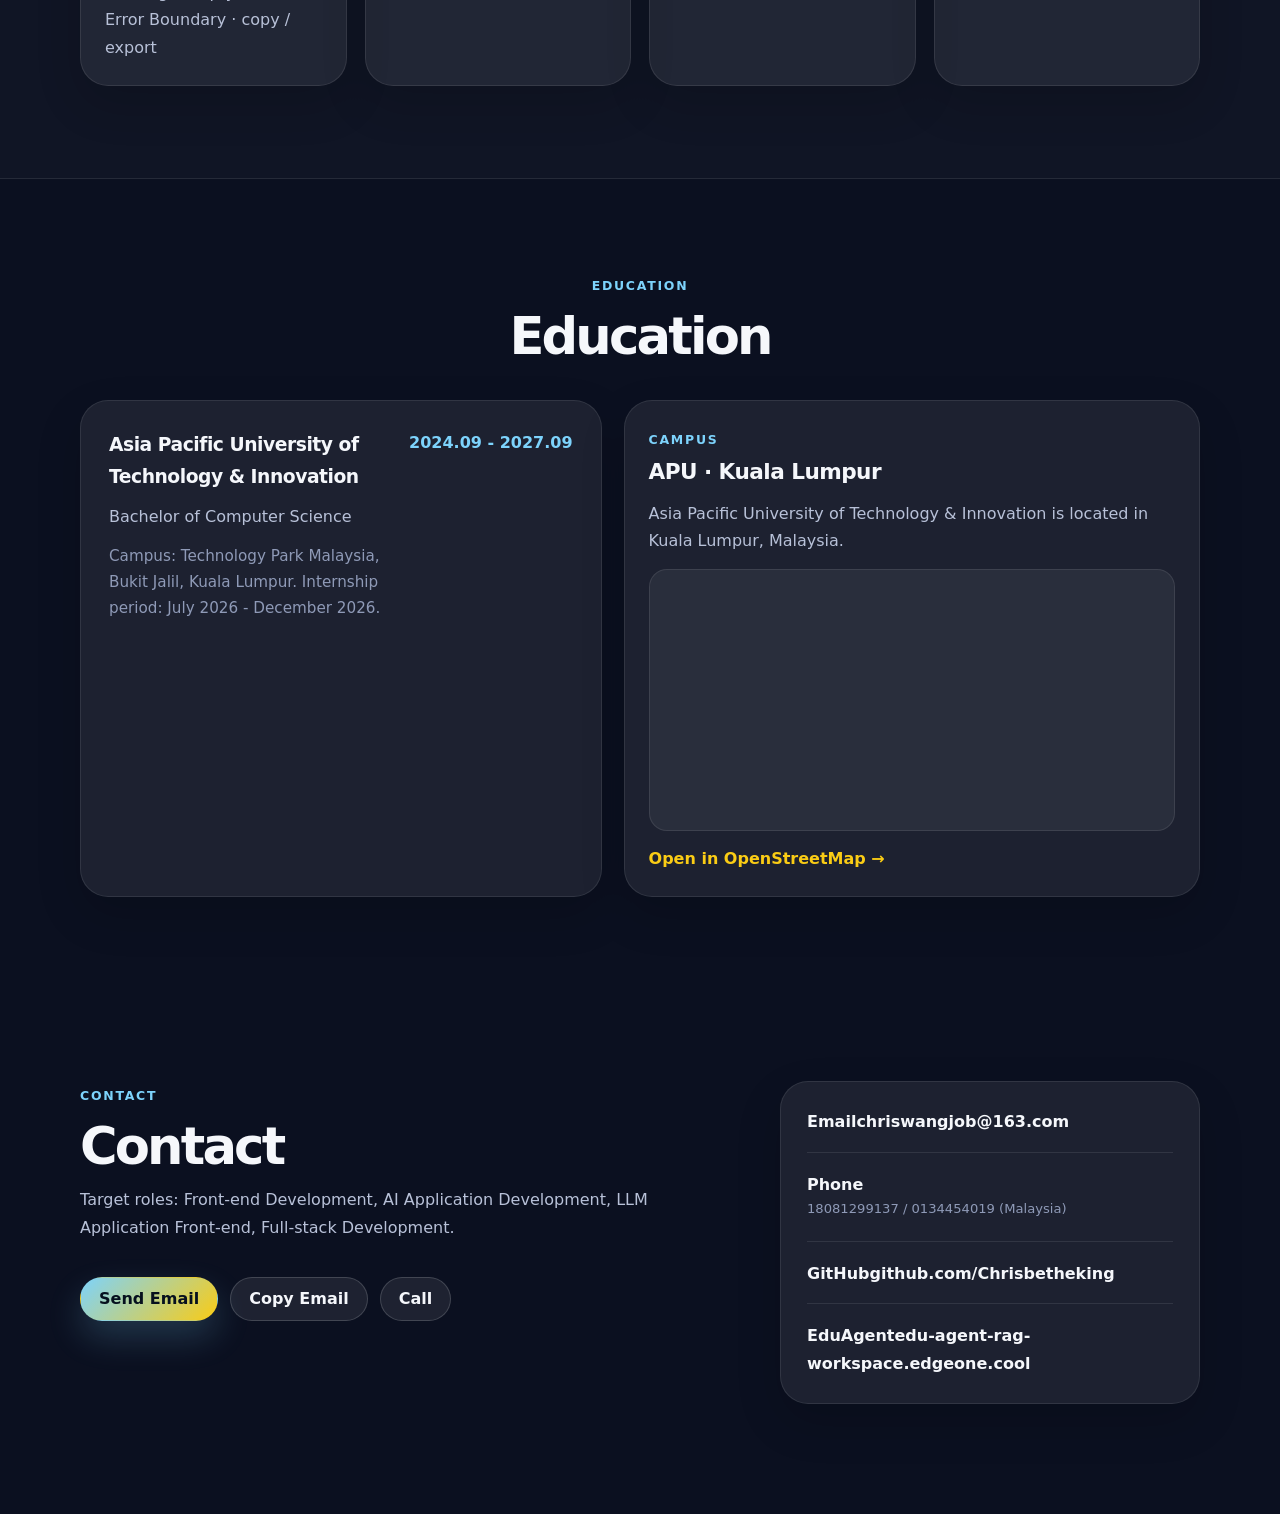
==== commit 66012f79: "Add files via upload" ====
--- a/index-en.html
+++ b/index-en.html
@@ -3,799 +3,30 @@
 <head>
   <meta charset="UTF-8" />
   <meta name="viewport" content="width=device-width, initial-scale=1.0" />
-
-  <title>Wang Hong | AI Application Full-stack Portfolio</title>
-
-  <meta
-    name="description"
-    content="Wang Hong's portfolio website for AI application, full-stack, front-end, and backend internship roles. Featured project: EduAgent, an AI + RAG consulting workspace built with React/TypeScript, NestJS, Supabase pgvector, DeepSeek, Agent tools, EdgeOne, and Render."
-  />
-
+  <title>Wang Hong | Front-end / AI Application Intern</title>
+  <meta name="description" content="Wang Hong's portfolio for front-end and AI application internship roles. Featuring EduAgent: React + TypeScript workspace, RAG retrieval, SSE streaming, observability, and deployment." />
   <link rel="stylesheet" href="style.css" />
 </head>
-
 <body>
   <div class="page-bg"></div>
-
-  <header class="site-header">
-    <nav class="nav">
-      <a class="brand" href="#top" aria-label="Back to home">
-        <span class="brand-mark">WH</span>
-        <span class="brand-text">Wang Hong · Portfolio</span>
-      </a>
-
-      <button class="nav-toggle" type="button" aria-label="Open navigation" aria-expanded="false">
-        <span></span>
-        <span></span>
-      </button>
-
-      <div class="nav-links">
-        <a href="#highlights">Abilities</a>
-        <a href="#experience">Experience</a>
-        <a href="#projects">Projects</a>
-        <a href="#skills">Skills</a>
-        <a href="#education">Education</a>
-        <a href="#contact">Contact</a>
-        <a class="language-link" href="index.html">中文</a>
-      </div>
-    </nav>
-  </header>
-
-  <aside class="side-index" aria-label="Page contents">
-    <span>Contents</span>
-    <a href="#top">Home</a>
-    <a href="#highlights">Abilities</a>
-    <a href="#experience">Experience</a>
-    <a href="#projects">Projects</a>
-    <a href="#skills">Skills</a>
-    <a href="#education">Education</a>
-    <a href="#contact">Contact</a>
-  </aside>
+  <header class="site-header"><nav class="nav"><a class="brand" href="#top" aria-label="Back to home"><span class="brand-mark">WH</span><span class="brand-text">Wang Hong · Portfolio</span></a><button class="nav-toggle" type="button" aria-label="Open navigation" aria-expanded="false"><span></span><span></span></button><div class="nav-links"><a href="#highlights">Highlights</a><a href="#experience">Experience</a><a href="#projects">Projects</a><a href="#skills">Skills</a><a href="#education">Education</a><a href="#contact">Contact</a><a class="language-link" href="index.html">中文</a></div></nav></header>
+  <aside class="side-index" aria-label="Page contents"><span>Contents</span><a href="#top">Home</a><a href="#highlights">Highlights</a><a href="#experience">Experience</a><a href="#projects">Projects</a><a href="#skills">Skills</a><a href="#education">Education</a><a href="#contact">Contact</a></aside>
 
   <main id="top">
-    <section class="hero section">
-      <div class="container hero-grid">
-        <div class="hero-copy">
-          <div class="eyebrow">
-            <span>Portfolio</span>
-            <span>AI + RAG</span>
-            <span>Backend</span>
-            <span>Front-end</span>
-            <span>Full-stack</span>
-          </div>
+    <section class="hero section"><div class="container hero-grid"><div class="hero-copy"><div class="eyebrow"><span>Front-end</span><span>AI Application</span><span>React / TypeScript</span><span>RAG</span><span>SSE</span></div><h1>Wang Hong</h1><p class="hero-title">Front-end Development / AI Application Intern</p><p class="hero-text">I focus on React + TypeScript front-end engineering and AI application delivery. My main project, EduAgent, connects LLM calls, RAG retrieval, SSE streaming, logs, and evaluation into a usable study-abroad consulting workspace.</p><div class="hero-actions"><a class="btn primary" href="https://edu-agent-rag-workspace.edgeone.cool" target="_blank" rel="noopener">Open EduAgent</a><a class="btn secondary" href="resume.pdf?v=20260514" target="_blank" rel="noopener">Resume PDF</a><a class="btn secondary" href="resume.docx?v=20260514" target="_blank" rel="noopener">Resume DOCX</a><a class="btn secondary" href="https://github.com/Chrisbetheking" target="_blank" rel="noopener">GitHub</a><button class="btn ghost copy-email" type="button" data-email="chriswangjob@163.com">Copy Email</button></div><div class="stats"><div class="stat-card"><strong>Front-end</strong><span>React, TypeScript, forms, state, routing, responsive UI</span></div><div class="stat-card"><strong>AI App</strong><span>RAG, LLM calls, SSE, prompts, citations</span></div><div class="stat-card"><strong>Quality</strong><span>Hit@1 / Hit@3 / MRR / P95, logs, failure analysis</span></div><div class="stat-card"><strong>Demo</strong><span>EdgeOne live demo and GitHub source code</span></div></div><p class="metric-note">Available internship period: July 2026 - December 2026. Target roles: Front-end, AI Application, LLM Application Front-end, Full-stack.</p></div><div class="hero-card"><div class="portrait-wrap"><img src="avatar.jpg" alt="Wang Hong portrait" class="portrait" /></div><div class="profile-card"><p class="profile-label">Profile</p><h2>Wang Hong</h2><p>Computer Science Undergraduate · Front-end · AI Application</p><ul><li>Front-end mainline: React / TypeScript, routing, complex forms, loading states, error boundary, mobile UI.</li><li>AI add-on: RAG retrieval, embedding, pgvector, SSE streaming, observability, evaluation metrics.</li><li>Live demo, source code, resume PDF, and architecture diagram are ready for review.</li></ul></div></div></div></section>
 
-          <h1>Wang Hong</h1>
+    <section id="highlights" class="section"><div class="container"><div class="section-heading"><span>Highlights</span><h2>What I bring</h2><p>I build front-end experiences that make AI capabilities usable, traceable, and explainable.</p></div><div class="highlight-grid"><article class="highlight-card"><div class="card-icon">01</div><h3>Front-end engineering</h3><p>React + TypeScript multi-page workspace, complex forms, result panels, local state, error boundary, and responsive UI.</p></article><article class="highlight-card"><div class="card-icon">02</div><h3>AI application delivery</h3><p>LLM calls, Prompt design, RAG retrieval, SSE streaming, source citations, and long-running request UX.</p></article><article class="highlight-card"><div class="card-icon">03</div><h3>Retrieval and scoring</h3><p>Chunking, embedding, Top-K recall, keyword + vector hybrid retrieval, weighted-fit scoring, and evaluation metrics.</p></article><article class="highlight-card"><div class="card-icon">04</div><h3>Observability and deployment</h3><p>Logs for model, latency, RAG hits, tool paths, and errors; EdgeOne + Render deployment for public demos.</p></article></div></div></section>
 
-          <p class="hero-title">
-            Computer Science undergraduate focused on AI application full-stack development: front-end experience, backend services, RAG/Agent workflows, and deployment observability.
-          </p>
+    <section id="experience" class="section muted-section"><div class="container"><div class="section-heading"><span>Experience</span><h2>Internship</h2></div><article class="experience-card"><div class="experience-time"><span>Jan 2025 - Mar 2025</span><small>AI Agent · Education Consulting</small></div><div class="experience-content"><h3>AI Agent Development Intern</h3><p class="company">Chengdu Hongqi Education Technology Co., Ltd. · Chengdu</p><ul class="clean-list"><li>Participated in building internal AI tools for sales queries, teacher matching, CGPA conversion, school recommendations, and content generation.</li><li>Worked on dynamic forms, task switching, structured result cards, quick copy, and history modules.</li><li>Built reusable content generation workflows for short video scripts and promotional copy.</li><li>Supported WeChat customer service, DingTalk, and Feishu integration testing.</li><li>Improved sales query efficiency by 60%+ and reduced repetitive teacher-side workload by 70%.</li></ul></div></article></div></section>
 
-          <p class="hero-text">
-            I am interested in AI applications that are close to real business workflows. I can build the front-end experience, connect backend APIs and data, and make RAG/Agent outputs traceable. My main project, EduAgent, connects React/TypeScript, NestJS, Supabase pgvector, DeepSeek, SiliconFlow embedding, EdgeOne, and Render into a deployable full-stack product.
-          </p>
+    <section id="projects" class="section"><div class="container"><div class="section-heading"><span>Projects</span><h2>Selected Projects</h2><p>The main focus is front-end + AI application. Additional Java, Flutter, and native front-end projects are kept as supporting portfolio items.</p></div><div class="demo-panel"><div class="demo-panel-head"><h3>Quick Links</h3><p>Recommended demo path: AI Chat → Application Plan → Logs → RAG Evaluation.</p></div><div class="demo-grid"><a class="demo-tile" href="https://edu-agent-rag-workspace.edgeone.cool" target="_blank" rel="noopener"><span>Core Demo</span><strong>EduAgent Live Workspace</strong><small>React + TypeScript workspace with RAG, tool calls, logs, and evaluation.</small><em>Open →</em></a><a class="demo-tile" href="https://github.com/Chrisbetheking/edu-agent-rag-workspace" target="_blank" rel="noopener"><span>Source</span><strong>EduAgent GitHub</strong><small>Front-end, backend, and deployment code.</small><em>View Source →</em></a><a class="demo-tile" href="resume.pdf?v=20260514" target="_blank" rel="noopener"><span>Resume</span><strong>Resume PDF</strong><small>One-page resume for front-end / AI application internship roles.</small><em>View PDF →</em></a><a class="demo-tile" href="https://chrisbetheking.github.io/ai-agent-workflow-platform-/" target="_blank" rel="noopener"><span>Intern Demo</span><strong>Enterprise AI Workflow</strong><small>Sanitized workflow demo from internship experience.</small><em>Open →</em></a></div></div>
+    <div class="project-list"><article class="project-card featured"><div class="project-topline"><span>Project 01</span><div class="tag-row"><span>React</span><span>TypeScript</span><span>SSE</span><span>NestJS</span><span>pgvector</span><span>RAG</span><span>EdgeOne</span></div></div><h3>EduAgent｜AI + RAG Study-abroad Consulting Workspace</h3><p class="project-subtitle">Personal full-stack project with a front-end workspace, RAG retrieval, AI tools, logs, and evaluation.</p><p>Background: study-abroad consulting workflows are scattered across student profiles, school recommendations, writing plans, documents, and follow-ups. EduAgent turns them into one usable workspace.</p><div class="project-metric-grid"><div><strong>Stack</strong><span>React + TypeScript, NestJS, DeepSeek, Embedding, Supabase / pgvector, EdgeOne, Render</span></div><div><strong>Front-end</strong><span>Routing, API wrapper, complex forms, loading / empty / error states, copy and export, Error Boundary</span></div><div><strong>AI / RAG</strong><span>Chunking, embeddings, Top-K, hybrid retrieval, citations, SSE streaming</span></div><div><strong>Quality</strong><span>8 RAG evaluation questions, Hit@1, Hit@3, MRR, P95, cache hit, failure samples</span></div></div><div class="project-columns"><div><h4>Front-end work</h4><ul><li>Built pages for AI chat, leads, application plans, knowledge base, plan engine, RAG evaluation, and system logs.</li><li>Implemented complex forms, collapsible panels, local cache, state management, mobile layout, and Error Boundary.</li><li>Added long-running AI request hints, loading / empty / error states, graceful failure handling, and Markdown / JSON export.</li><li>Displayed RAG source, score, retrievalMode, cacheHit, requestId, and tool path as readable UI.</li></ul></div><div><h4>AI / engineering work</h4><ul><li>Integrated DeepSeek and Embedding services with chunking, vector storage, Top-K recall, source citation, and evaluation.</li><li>Designed weighted-fit school scoring logic for reach / match / safety planning.</li><li>Wrapped JWT, guest quota, SSE, DTO validation, rate limit, logs, and export APIs in the backend.</li><li>Deployed via EdgeOne and Render with clear UX for cold starts and long-running AI requests.</li></ul></div></div><div class="project-actions"><a class="btn primary" href="https://edu-agent-rag-workspace.edgeone.cool" target="_blank" rel="noopener">Open Live Demo</a><a class="btn secondary" href="https://github.com/Chrisbetheking/edu-agent-rag-workspace" target="_blank" rel="noopener">GitHub</a><button class="btn secondary toggle-panel" type="button" data-target="eduagent-diagram">Show Diagram</button><span class="status-pill">Main project</span></div><div class="diagram-panel" id="eduagent-diagram"><img src="eduagent-architecture-en.svg" alt="EduAgent architecture diagram" /></div></article>
+    <article class="project-card"><div class="project-topline"><span>Project 02</span><div class="tag-row"><span>AI Agent</span><span>Workflow</span><span>Dynamic Forms</span></div></div><h3>Enterprise AI Agent Workflow System</h3><p class="project-subtitle">Sanitized demo from internship work</p><div class="project-columns"><div><h4>Work</h4><ul><li>Supported workflows for sales queries, school search, CGPA conversion, teacher matching, recommendations, and content generation.</li><li>Built dynamic forms, structured result cards, quick copy, and history modules.</li></ul></div><div><h4>Result</h4><ul><li>Improved sales query efficiency by 60%+ and reduced repetitive teacher-side workload by 70%.</li><li>Public demo excludes internal data, business rules, and backend keys.</li></ul></div></div><div class="project-actions"><a class="btn primary" href="https://chrisbetheking.github.io/ai-agent-workflow-platform-/" target="_blank" rel="noopener">Open Demo</a></div></article>
+    <article class="project-card"><div class="project-topline"><span>Project 03</span><div class="tag-row"><span>Python</span><span>Retrieval</span><span>Safety</span></div></div><h3>Healthcare Information Retrieval Demo</h3><p class="project-subtitle">Text processing, rule retrieval, and safety boundary project</p><div class="project-columns"><div><h4>Implementation</h4><ul><li>Returns related health information, matching evidence, and risk reminders from symptom descriptions.</li><li>Implemented symptom keyword extraction, rule retrieval, and sample testing.</li></ul></div><div><h4>Boundary</h4><ul><li>Adjusted diagnostic wording into information matching and medical visit reminders.</li><li>Keyword matching reached about 80% on custom test samples.</li></ul></div></div><div class="project-actions"><a class="btn primary" href="https://chrisbetheking.github.io/medical-qa-demo/" target="_blank" rel="noopener">Open Demo</a></div></article>
+    <article class="project-card"><div class="project-topline"><span>More Projects</span><div class="tag-row"><span>Java</span><span>Flutter</span><span>Native JS</span></div></div><h3>Supporting Projects</h3><p class="project-subtitle">Kept in the portfolio to show broader fundamentals.</p><div class="demo-grid"><a class="demo-tile" href="https://chrisbetheking.github.io/java-student-management-system/java-grade-demo.html" target="_blank" rel="noopener"><span>Java</span><strong>Student Grade System</strong><small>Grade input, statistics, resit filtering, and final score calculation.</small><em>Open →</em></a><a class="demo-tile" href="https://chrisbetheking.github.io/Flutter-Campus-Shuttle-App/" target="_blank" rel="noopener"><span>Flutter</span><strong>Campus Shuttle App</strong><small>Student, driver, and admin workflows with booking and map route display.</small><em>Open →</em></a><a class="demo-tile" href="https://chrisbetheking.github.io/whwithyn/" target="_blank" rel="noopener"><span>Front-end</span><strong>Native JS Interactive Site</strong><small>Animation, modals, timer, form validation, and EmailJS.</small><em>Open →</em></a></div></article></div></div></section>
 
-          <div class="hero-actions">
-            <a class="btn primary" href="#projects">View Projects</a>
-            <a class="btn secondary" href="resume-en.pdf" target="_blank" rel="noopener">Resume PDF</a>
-            <a class="btn secondary" href="https://github.com/Chrisbetheking" target="_blank" rel="noopener">GitHub</a>
-            <button class="btn ghost copy-email" type="button" data-email="chriswangjob@163.com">
-              Copy Email
-            </button>
-          </div>
+    <section id="skills" class="section muted-section"><div class="container"><div class="section-heading"><span>Skills</span><h2>Skills</h2><p>Organized by target roles: Front-end > AI > Engineering.</p></div><div class="skill-grid"><div class="skill-card"><h3>Front-end</h3><p>React · TypeScript · JavaScript · HTML5 / CSS3 · component split · routing · complex forms · state management · local cache · responsive layout · mobile UI · SSE rendering · Loading / Empty / Error · Error Boundary · copy / export</p></div><div class="skill-card"><h3>AI Application</h3><p>LLM API · Prompt · RAG chunking and retrieval · Embedding · pgvector · Top-K recall · citations · retrieval evaluation · AI latency / hit / error observability</p></div><div class="skill-card"><h3>Engineering</h3><p>NestJS · REST API · JWT · DTO validation · rate limit · error handling · logs · Git / GitHub · EdgeOne · Render · GitHub Pages · WSL · Cursor / VS Code</p></div><div class="skill-card"><h3>Additional</h3><p>Python text processing · Java OOP · Flutter / Dart basics · SQL · deployment · requirement breakdown · API integration · demo preparation</p></div></div></div></section>
 
-          <div class="stats">
-            <div class="stat-card">
-              <strong>AI App</strong>
-              <span>RAG, Agent, tool calls</span>
-            </div>
-
-            <div class="stat-card">
-              <strong>Backend</strong>
-              <span>NestJS, data, logs</span>
-            </div>
-
-            <div class="stat-card">
-              <strong>Deploy</strong>
-              <span>EdgeOne, Render, Supabase</span>
-            </div>
-
-            <div class="stat-card">
-              <strong>Front-end</strong>
-              <span>React, interaction, responsive UI</span>
-            </div>
-          </div>
-
-          <p class="metric-note">
-            Target roles: AI application full-stack, front-end, backend, and AI Agent engineering. Internship availability: July - December 2026.
-          </p>
-        </div>
-
-        <div class="hero-card">
-          <div class="portrait-wrap">
-            <img src="avatar.jpg" alt="Portrait of Wang Hong" class="portrait" />
-          </div>
-
-          <div class="profile-card">
-            <p class="profile-label">Profile</p>
-            <h2>Wang Hong</h2>
-            <p>Computer Science Undergraduate · AI Application · Full-stack</p>
-
-            <ul>
-              <li>Main project experience covers React/TypeScript UI, NestJS APIs, Supabase pgvector, DeepSeek, RAG/Agent, and cloud deployment.</li>
-              <li>Comfortable breaking a workflow into pages, APIs, tables, model calls, scoring rules, logs, and deployment steps.</li>
-              <li>Public projects keep online links, source code, and notes so they can be reviewed quickly.</li>
-            </ul>
-          </div>
-        </div>
-      </div>
-    </section>
-
-    <section id="highlights" class="section">
-      <div class="container">
-        <div class="section-heading">
-          <span>Highlights</span>
-          <h2>What I can deliver</h2>
-          <p>
-            I want to build complete AI applications instead of isolated pages or isolated endpoints: usable UI, stable APIs, traceable model outputs, and enough logging to debug real issues.
-          </p>
-        </div>
-
-        <div class="highlight-grid">
-          <article class="highlight-card">
-            <div class="card-icon">01</div>
-            <h3>AI application delivery</h3>
-            <p>
-              Connect document chunking, vector retrieval, prompts, tool calls, and LLM generation into workflows rather than leaving everything in a single chat box.
-            </p>
-          </article>
-
-          <article class="highlight-card">
-            <div class="card-icon">02</div>
-            <h3>Backend and data flow</h3>
-            <p>
-              Use NestJS for service APIs, with Supabase/PostgreSQL for conversations, documents, chunks, tool results, and call logs.
-            </p>
-          </article>
-
-          <article class="highlight-card">
-            <div class="card-icon">03</div>
-            <h3>Observability and evaluation</h3>
-            <p>
-              Log model name, latency, RAG hits, tool chain, request IDs, and failure reasons, with an evaluation panel for retrieval quality.
-            </p>
-          </article>
-
-          <article class="highlight-card">
-            <div class="card-icon">04</div>
-            <h3>Front-end product engineering</h3>
-            <p>
-              Build React/TypeScript workspaces with multi-page forms, collapsible results, export actions, state persistence, and responsive layouts so AI features are actually usable.
-            </p>
-          </article>
-        </div>
-      </div>
-    </section>
-
-    <section id="experience" class="section muted-section">
-      <div class="container">
-        <div class="section-heading">
-          <span>Experience</span>
-          <h2>Internship Experience</h2>
-        </div>
-
-        <article class="experience-card">
-          <div class="experience-time">
-            <span>Jan 2025 - Mar 2025</span>
-            <small>AI Agent · Education Business</small>
-          </div>
-
-          <div class="experience-content">
-            <h3>AI Agent Development Intern</h3>
-            <p class="company">Chengdu Hongqi Education Technology Co., Ltd.</p>
-
-            <ul class="clean-list">
-              <li>Participated in building internal AI tools for education-business workflows, including sales queries, writing support, content generation, and school information collection.</li>
-              <li>Handled pages and interaction workflows, including dynamic forms, structured result display, quick-copy actions, history records, and mobile reading experience.</li>
-              <li>Participated in workflow design and testing for CGPA conversion, school/program recommendation, and short-video script generation modules.</li>
-              <li>Helped test entry points such as WeChat customer service, DingTalk, and Feishu, reducing tool switching for internal users.</li>
-              <li>Based on typical task-time comparisons, sales query efficiency improved by about 60%, saving 200+ hours of manual query work.</li>
-            </ul>
-          </div>
-        </article>
-      </div>
-    </section>
-
-    <section id="projects" class="section">
-      <div class="container">
-        <div class="section-heading">
-          <span>Projects</span>
-          <h2>Projects</h2>
-          <p>
-            Projects are ordered by relevance to my target roles: AI application full-stack first, then backend foundations, mobile development, and front-end projects. Public projects include online links and source code; business-related content is shown only through desensitized workflows.
-          </p>
-        </div>
-
-        <div class="demo-panel">
-          <div class="demo-panel-head">
-            <h3>Projects you can open directly</h3>
-            <p>Start with the main AI project, then check source code and notes below. No local setup is required for the first look.</p>
-          </div>
-
-          <div class="demo-grid">
-            <a class="demo-tile" href="https://edu-agent-rag-workspace.edgeone.cool" target="_blank" rel="noopener">
-              <span>AI + RAG</span>
-              <strong>EduAgent Consulting Workspace</strong>
-              <small>Full-stack project: React workspace, NestJS backend, RAG retrieval, Agent tools, logs, and an evaluation panel.</small>
-              <em>Open Project →</em>
-            </a>
-
-            <a class="demo-tile" href="https://chrisbetheking.github.io/java-student-management-system/java-grade-demo.html" target="_blank" rel="noopener">
-              <span>Java</span>
-              <strong>Grade Calculation Online Demo</strong>
-              <small>A browser-testable version of the core rules from the Java grade management system.</small>
-              <em>Open Project →</em>
-            </a>
-
-            <a class="demo-tile" href="https://chrisbetheking.github.io/Flutter-Campus-Shuttle-App/" target="_blank" rel="noopener">
-              <span>Flutter</span>
-              <strong>Flutter Campus Shuttle App</strong>
-              <small>Role-based transport flow, OpenStreetMap route playback, parking reservation, and booking management.</small>
-              <em>Open Project →</em>
-            </a>
-
-            <a class="demo-tile" href="https://chrisbetheking.github.io/medical-qa-demo/" target="_blank" rel="noopener">
-              <span>Healthcare</span>
-              <strong>Health Info Retrieval Prototype</strong>
-              <small>Input symptom descriptions and receive matched health information, risk reminders, and care prompts.</small>
-              <em>Open Project →</em>
-            </a>
-
-            <a class="demo-tile" href="https://chrisbetheking.github.io/whwithyn/" target="_blank" rel="noopener">
-              <span>Front-end</span>
-              <strong>Native Front-end Interactive Page</strong>
-              <small>Native front-end project covering animations, forms, mobile layout, and GitHub Pages deployment.</small>
-              <em>Open Project →</em>
-            </a>
-
-            <a class="demo-tile" href="resume-en.pdf" target="_blank" rel="noopener">
-              <span>Resume</span>
-              <strong>Resume PDF</strong>
-              <small>A one-page resume for a quick view of education, internship experience, and selected projects.</small>
-              <em>View PDF →</em>
-            </a>
-          </div>
-        </div>
-
-        <div class="project-list">
-          <article class="project-card featured">
-            <div class="project-topline">
-              <span>Project 01</span>
-
-              <div class="tag-row">
-                <span>React</span>
-                <span>TypeScript</span>
-                <span>NestJS</span>
-                <span>Supabase</span>
-                <span>EdgeOne</span>
-                <span>RAG</span>
-                <span>Agent</span>
-                <span>Render</span>
-              </div>
-            </div>
-
-            <h3>EduAgent | AI + RAG Study-abroad Consulting Workspace</h3>
-            <p class="project-subtitle">Main personal project: AI application full-stack, RAG retrieval, Agent tool calls, deployment, and observability</p>
-
-            <p>
-              This is my main project. It is not just a chat page on top of an LLM API; it is a workspace for study-abroad consulting. The front end handles multi-page flows, forms, collapsible results, export actions, and responsive layouts. The backend handles authentication, model calls, knowledge base, logs, and scoring rules. After an advisor enters a student profile, the system runs a fit assessment and generates school tiers, writing directions, follow-up scripts, and material checklists.
-            </p>
-
-            <div class="project-metric-grid">
-              <div>
-                <strong>Front-end Workspace</strong>
-                <span>React/TypeScript, routing, form state, collapsible results, exports, responsive layout</span>
-              </div>
-              <div>
-                <strong>Backend Service</strong>
-                <span>NestJS APIs, JWT auth, guest quota, timeout protection, and backup responses</span>
-              </div>
-              <div>
-                <strong>Data Flow</strong>
-                <span>Supabase/PostgreSQL + pgvector for conversations, documents, chunks, and logs</span>
-              </div>
-              <div>
-                <strong>RAG & Agent</strong>
-                <span>Knowledge retrieval, tool calls, structured output, and export</span>
-              </div>
-              <div>
-                <strong>Observability</strong>
-                <span>Model, latency, RAG hits, tool chain, request IDs, and failure reasons are logged</span>
-              </div>
-            </div>
-
-            <div class="project-columns">
-              <div>
-                <h4>Front-end and interaction</h4>
-                <ul>
-                  <li>Built a React + TypeScript workspace covering AI consultation, lead content, application dossiers, knowledge base, solution engine, and system logs.</li>
-                  <li>Implemented complex forms, select-based configuration, collapsible results, section navigation, copy/export actions, guest access, and mobile layouts.</li>
-                  <li>Added front-end state persistence and error boundaries so generated results remain after page switching and one module error does not break the entire page.</li>
-                  <li>Iterated information architecture and card layouts so RAG sources, tool calls, scoring results, and writing output can be reviewed clearly.</li>
-                </ul>
-              </div>
-
-              <div>
-                <h4>Backend, algorithm, and output</h4>
-                <ul>
-                  <li>Designed the knowledge-base import and chunking flow, storing documents and chunks in Supabase for later retrieval.</li>
-                  <li>Wrapped DeepSeek calls with timeout handling, backup responses, and call logging so model keys are not exposed to the front end.</li>
-                  <li>Implemented a weighted-fit scoring algorithm using GPA, major fit, project experience, language score, and budget to produce explainable recommendations.</li>
-                  <li>The online version runs through EdgeOne with a Render backend, covering AI consultation, lead content, application dossiers, solution engine, knowledge base, observability, and RAG evaluation.</li>
-                </ul>
-              </div>
-            </div>
-
-            <div class="project-focus-grid">
-              <div>
-                <strong>Front-end talking points</strong>
-                <span>Complex forms, page state, collapsible results, navigation, mobile UI, and exports.</span>
-              </div>
-              <div>
-                <strong>Backend talking points</strong>
-                <span>Auth, quota, service wrappers, data modeling, logging, and error handling.</span>
-              </div>
-              <div>
-                <strong>AI talking points</strong>
-                <span>RAG, prompts, tool chain, scoring rules, and observability.</span>
-              </div>
-            </div>
-
-            <div class="note-box">
-              <strong>Implementation boundary:</strong>
-              School and application recommendations are used to show the system flow and should still be checked against official university pages. What I want to show here is the engineering chain: business input, retrieval, rules, model calls, logs, and exports working together.
-            </div>
-
-            <div class="project-actions">
-              <a class="btn primary" href="https://edu-agent-rag-workspace.edgeone.cool" target="_blank" rel="noopener">
-                Open Online Project
-              </a>
-
-              <a class="btn secondary" href="https://github.com/Chrisbetheking/edu-agent-rag-workspace" target="_blank" rel="noopener">
-                View GitHub
-              </a>
-
-              <button class="btn secondary toggle-panel" type="button" data-target="ai-diagram-en">
-                Show Architecture
-              </button>
-
-              <span class="status-pill">Main project · AI application full-stack · Iterating</span>
-            </div>
-
-            <div class="diagram-panel" id="ai-diagram-en">
-              <img src="eduagent-architecture-en.svg" alt="EduAgent AI + RAG architecture diagram" />
-            </div>
-          </article>
-
-          <article class="project-card">
-            <div class="project-topline">
-              <span>Project 02</span>
-
-              <div class="tag-row">
-                <span>Java</span>
-                <span>Java Swing</span>
-                <span>OOP</span>
-                <span>CSV</span>
-                <span>Grade Calculation</span>
-              </div>
-            </div>
-
-            <h3>Java Student Grade Management System</h3>
-            <p class="project-subtitle">Java desktop system with core rules extracted into a browser-testable demo</p>
-
-            <p>
-              A Java-based student grade management system covering user login, student information management, grade entry, final-score calculation, resit-list filtering, and report export. To reduce review friction, I extracted the core grading rules into a web demo so the calculation can be tested directly in the browser.
-            </p>
-
-            <div class="project-columns">
-              <div>
-                <h4>Implementation</h4>
-                <ul>
-                  <li>Designed basic objects and module boundaries for students, courses, grades, and users, separating entry, calculation, filtering, and export flows.</li>
-                  <li>Implemented login authentication, grade statistics, resit filtering, final-score calculation, report export, and invalid-input handling.</li>
-                  <li>Built a web demo version that moves the core calculation rules into a browser-testable interface.</li>
-                </ul>
-              </div>
-
-              <div>
-                <h4>Technical focus</h4>
-                <ul>
-                  <li>Used Java OOP to separate data objects, business logic, and UI interaction instead of putting calculation rules directly inside event handlers.</li>
-                  <li>Used CSV for basic data storage, import/export, and test data management.</li>
-                  <li>Tested boundary scores, missing scores, and resit rules with self-built sample data.</li>
-                </ul>
-              </div>
-            </div>
-
-            <div class="project-actions">
-              <a class="btn primary" href="https://chrisbetheking.github.io/java-student-management-system/java-grade-demo.html" target="_blank" rel="noopener">
-                Web Demo
-              </a>
-
-              <a class="btn secondary" href="https://github.com/Chrisbetheking/java-student-management-system" target="_blank" rel="noopener">
-                Source Code
-              </a>
-            </div>
-          </article>
-
-          <article class="project-card">
-            <div class="project-topline">
-              <span>Project 03</span>
-
-              <div class="tag-row">
-                <span>Flutter</span>
-                <span>Dart</span>
-                <span>Material 3</span>
-                <span>OpenStreetMap</span>
-                <span>Local State</span>
-              </div>
-            </div>
-
-            <h3>Flutter Campus Shuttle App</h3>
-            <p class="project-subtitle">A mobile workflow prototype with Student, Driver, and Admin views</p>
-
-            <p>
-              This Flutter project is built around a campus transport scenario with shuttle route browsing, OpenStreetMap route playback, parking reservation, passenger check-in, and booking status management. It focuses on mobile information architecture, role switching, and local state flow.
-              The public version uses local demo data and route playback based on real location coordinates, not real GPS tracking.
-            </p>
-
-            <div class="project-columns">
-              <div>
-                <h4>Implementation</h4>
-                <ul>
-                  <li>Designed role-based entry points for students, drivers, and transport administrators, separating home, route, booking, check-in, and management views.</li>
-                  <li>Built booking flows for shuttle seats, parking slot selection, cancellation, check-in, and completed statuses, reusing shared local state across roles.</li>
-                  <li>Integrated OpenStreetMap and implemented simulated route playback using local route points and average speed.</li>
-                </ul>
-              </div>
-
-              <div>
-                <h4>Technical focus</h4>
-                <ul>
-                  <li>Built the mobile UI with Flutter, Dart, Material 3, reusable components, page navigation, and responsive layouts.</li>
-                  <li>Used shared local state so student bookings also appear in the driver and admin views, simulating real business state transitions.</li>
-                  <li>Prepared an online demo, GitHub Pages deployment, and clear implementation-boundary notes for quick review.</li>
-                </ul>
-              </div>
-            </div>
-
-            <div class="note-box">
-              <strong>Note:</strong>
-              This is a portfolio prototype. The map movement is simulated route playback, not real GPS tracking. The app does not use official APU transport data or a production backend.
-            </div>
-
-            <div class="project-actions">
-              <a class="btn primary" href="https://chrisbetheking.github.io/Flutter-Campus-Shuttle-App/" target="_blank" rel="noopener">
-                Live Demo
-              </a>
-
-              <a class="btn secondary" href="https://github.com/Chrisbetheking/Flutter-Campus-Shuttle-App" target="_blank" rel="noopener">
-                Source Code
-              </a>
-            </div>
-          </article>
-
-          <article class="project-card">
-            <div class="project-topline">
-              <span>Project 04</span>
-
-              <div class="tag-row">
-                <span>Python</span>
-                <span>JavaScript</span>
-                <span>Keyword Matching</span>
-                <span>Information Retrieval</span>
-                <span>Safety Boundary</span>
-              </div>
-            </div>
-
-            <h3>Healthcare Information Retrieval Prototype</h3>
-            <p class="project-subtitle">A text retrieval and safety-boundary practice project</p>
-
-            <p>
-              The project was adjusted from a symptom Q&A prototype into an information retrieval demo. The focus is not medical judgment, but text cleaning, keyword matching, structured display, and safety boundaries. The current version extracts keywords from user input and returns related health information, matching reasons, and care-seeking reminders.
-            </p>
-
-            <div class="project-columns">
-              <div>
-                <h4>Implementation</h4>
-                <ul>
-                  <li>Designed the input form, task switching, result cards, and risk reminder area while separating information matching from medical advice.</li>
-                  <li>Implemented basic text cleaning, keyword extraction, and symptom-term matching.</li>
-                  <li>Replaced high-risk wording with health information matching and care-seeking reminders.</li>
-                </ul>
-              </div>
-
-              <div>
-                <h4>Technical focus</h4>
-                <ul>
-                  <li>Basic NLP workflow, keyword matching, rule filtering, and structured result display.</li>
-                  <li>Reached around 80% keyword-matching accuracy on a self-built test sample set.</li>
-                  <li>The page clearly states that the demo cannot replace a doctor’s diagnosis and avoids diagnosis, prescriptions, or treatment plans.</li>
-                </ul>
-              </div>
-            </div>
-
-            <div class="project-actions">
-              <a class="btn primary" href="https://chrisbetheking.github.io/medical-qa-demo/" target="_blank" rel="noopener">
-                Live Demo
-              </a>
-
-              <button class="btn secondary toggle-panel" type="button" data-target="medical-diagram-en">
-                Show Diagram
-              </button>
-            </div>
-
-            <div class="diagram-panel" id="medical-diagram-en">
-              <img src="medical-ai-workflow-en.svg" alt="Healthcare information retrieval workflow diagram" />
-            </div>
-          </article>
-
-          <article class="project-card">
-            <div class="project-topline">
-              <span>Project 05</span>
-
-              <div class="tag-row">
-                <span>HTML</span>
-                <span>CSS</span>
-                <span>JavaScript</span>
-                <span>EmailJS</span>
-                <span>Mobile Responsive</span>
-              </div>
-            </div>
-
-            <h3>Native Front-end Interactive Page</h3>
-            <p class="project-subtitle">HTML / CSS / JavaScript interaction, animation, and mobile adaptation</p>
-
-            <p>
-              A native HTML, CSS, and JavaScript interactive page with timer, typewriter text, modal interactions, message form, animations, and mobile adaptation. This project is used to show DOM interaction, CSS animation, and static deployment without relying on a framework.
-            </p>
-
-            <div class="project-columns">
-              <div>
-                <h4>Implementation</h4>
-                <ul>
-                  <li>Completed page structure, visual style, interaction flow, and responsive layout for both desktop and mobile use.</li>
-                  <li>Implemented a real-time counter, typewriter effect, modals, floating animation, click feedback, form validation, and message sending.</li>
-                  <li>Integrated EmailJS so the static page can send emails without a self-hosted backend.</li>
-                </ul>
-              </div>
-
-              <div>
-                <h4>Display focus</h4>
-                <ul>
-                  <li>Native front-end interaction details, CSS animations, mobile browsing experience, and static deployment.</li>
-                  <li>A complete process from real use case to design, development, debugging, and deployment.</li>
-                  <li>Published through GitHub Pages so the project can be accessed directly.</li>
-                </ul>
-              </div>
-            </div>
-
-            <div class="project-actions">
-              <a class="btn primary" href="https://chrisbetheking.github.io/whwithyn/" target="_blank" rel="noopener">
-                Live Demo
-              </a>
-
-              <span class="status-pill">Native front-end · GitHub Pages</span>
-            </div>
-          </article>
-
-          <article class="project-card">
-            <div class="project-topline">
-              <span>Project 06</span>
-
-              <div class="tag-row">
-                <span>Portfolio</span>
-                <span>Responsive Design</span>
-                <span>GitHub Pages</span>
-                <span>Project Organization</span>
-              </div>
-            </div>
-
-            <h3>Personal Portfolio Website | Job-oriented project presentation</h3>
-            <p class="project-subtitle">Front-end page for internship applications, project presentation, and quick technical review</p>
-
-            <p>
-              This website organizes project links, technical notes, internship experience, education, and contact information. The focus is not visual effects alone, but helping reviewers quickly see what can be opened, what I built, and which roles the projects fit.
-            </p>
-
-            <div class="project-columns">
-              <div>
-                <h4>Implementation</h4>
-                <ul>
-                  <li>Organized project entries, backgrounds, technical tags, responsibilities, outputs, and implementation boundaries.</li>
-                  <li>Added bilingual pages, resume PDF, GitHub links, email copy, page contents, and mobile navigation.</li>
-                  <li>Optimized responsive layout, card hierarchy, and content density so the site can be read properly on both desktop and mobile.</li>
-                </ul>
-              </div>
-
-              <div>
-                <h4>Display focus</h4>
-                <ul>
-                  <li>Reduced plain text stacking and prioritized accessible demos, project boundaries, and core implementation notes.</li>
-                  <li>Organized internship projects, coursework projects, AI projects, and front-end projects into one portfolio page.</li>
-                  <li>Deployed as a static website through GitHub Pages and kept both Chinese and English versions for different application scenarios.</li>
-                </ul>
-              </div>
-            </div>
-
-            <div class="project-actions">
-              <a class="btn primary" href="https://chrisbetheking.github.io/WANGHONG-s-Resume-Website/" target="_blank" rel="noopener">
-                Live Portfolio
-              </a>
-
-              <a class="btn secondary" href="https://github.com/Chrisbetheking/WANGHONG-s-Resume-Website" target="_blank" rel="noopener">
-                Source Code
-              </a>
-            </div>
-          </article>
-        </div>
-
-        <div class="global-note">
-          <strong>Note:</strong>
-          EduAgent is my main personal project and is used to show an AI application full-stack workflow. School, writing, and material suggestions are for demonstration only and should still be checked against official university requirements. The healthcare project is for information retrieval only and does not provide diagnosis, prescriptions, or treatment plans.
-        </div>
-      </div>
-    </section>
-
-    <section id="skills" class="section muted-section">
-      <div class="container">
-        <div class="section-heading">
-          <span>Skills</span>
-          <h2>Skills</h2>
-          <p>Skills are organized around my target roles: AI application development, front-end, backend, deployment, and debugging.</p>
-        </div>
-
-        <div class="skill-grid">
-          <div class="skill-card">
-            <h3>Front-end</h3>
-            <p>React · TypeScript · HTML · CSS · JavaScript · Componentized UI · Form State · Collapsible Results · Export Actions · Responsive Layout · Mobile Adaptation</p>
-          </div>
-
-          <div class="skill-card">
-            <h3>AI Application</h3>
-            <p>DeepSeek API · SiliconFlow Embedding · RAG Retrieval · Agent Tool Calls · Prompt Design · Document Chunking · Structured Output · RAG Evaluation</p>
-          </div>
-
-          <div class="skill-card">
-            <h3>Backend & Data</h3>
-            <p>NestJS · REST API · JWT Auth · Supabase · PostgreSQL · pgvector · Call Logs · Quota Control · Timeout Protection</p>
-          </div>
-
-          <div class="skill-card">
-            <h3>Engineering Tools</h3>
-            <p>Git · GitHub · Cursor · VS Code · EdgeOne Pages · Render · GitHub Pages · Environment Variables · CORS Debugging · Production Issue Tracking</p>
-          </div>
-        </div>
-      </div>
-    </section>
-
-    <section id="education" class="section">
-      <div class="container">
-        <div class="section-heading">
-          <span>Education</span>
-          <h2>Education</h2>
-          <p>
-            Undergraduate study covers software development, databases, mobile application development,
-            AI fundamentals, and core computer science courses.
-          </p>
-        </div>
-
-        <div class="education-location-grid">
-          <article class="education-card">
-            <div>
-              <h3>Asia Pacific University of Technology & Innovation</h3>
-              <p>Bachelor of Computer Science</p>
-              <p class="education-note">
-                Campus located in Technology Park Malaysia, Bukit Jalil, Kuala Lumpur.
-                University internship period: July - December 2026.
-              </p>
-            </div>
-
-            <span>Sep 2024 - Sep 2027</span>
-          </article>
-
-          <article class="map-card">
-            <div class="map-copy">
-              <span>Campus</span>
-              <h3>APU · Kuala Lumpur</h3>
-              <p>
-                Asia Pacific University of Technology & Innovation is located in Kuala Lumpur, Malaysia.
-                The map below uses OpenStreetMap to mark the campus location.
-              </p>
-            </div>
-
-            <div class="map-frame">
-              <iframe
-                title="APU Campus Location on OpenStreetMap"
-                src="https://www.openstreetmap.org/export/embed.html?bbox=101.6948%2C3.0522%2C101.7061%2C3.0602&amp;layer=mapnik&amp;marker=3.056069%2C101.700466"
-                loading="lazy">
-              </iframe>
-            </div>
-
-            <a
-              class="map-link"
-              href="https://www.openstreetmap.org/?mlat=3.056069&amp;mlon=101.700466#map=16/3.056069/101.700466"
-              target="_blank"
-              rel="noopener"
-            >
-              Open in OpenStreetMap →
-            </a>
-          </article>
-        </div>
-      </div>
-    </section>
-
-    <section id="contact" class="section contact-section">
-      <div class="container contact-grid">
-        <div>
-          <div class="section-heading align-left">
-            <span>Contact</span>
-            <h2>Contact</h2>
-            <p>
-              I am targeting AI application development, full-stack, front-end, and backend roles.
-              University internship period: July - December 2026.
-            </p>
-          </div>
-
-          <div class="contact-actions">
-            <a class="btn primary" href="mailto:chriswangjob@163.com">Send Email</a>
-
-            <button class="btn secondary copy-email" type="button" data-email="chriswangjob@163.com">
-              Copy Email
-            </button>
-
-            <a class="btn secondary" href="tel:+60134454019">Call</a>
-          </div>
-        </div>
-
-        <div class="contact-card">
-          <div>
-            <span>Email</span>
-            <a href="mailto:chriswangjob@163.com">chriswangjob@163.com</a>
-          </div>
-
-          <div>
-            <span>Phone / WhatsApp</span>
-            <a href="tel:+60134454019">+60 13 445 4019</a>
-          </div>
-
-          <div>
-            <span>China Phone</span>
-            <a href="tel:+8618081299137">+86 180 8129 9137</a>
-          </div>
-
-          <div>
-            <span>GitHub</span>
-            <a href="https://github.com/Chrisbetheking" target="_blank" rel="noopener">
-              github.com/Chrisbetheking
-            </a>
-          </div>
-
-          <div>
-            <span>Resume</span>
-            <a href="resume-en.pdf" target="_blank" rel="noopener">View PDF</a>
-          </div>
-        </div>
-      </div>
-    </section>
-  </main>
-
-  <footer class="footer">
-    <p>© 2026 Wang Hong · AI Application / Full-stack Portfolio</p>
-    <a href="#top">Back to top ↑</a>
-  </footer>
-
-  <div class="toast" role="status" aria-live="polite">Email copied</div>
-
-  <script src="script.js"></script>
-</body>
-</html>
+    <section id="education" class="section"><div class="container"><div class="section-heading"><span>Education</span><h2>Education</h2></div><div class="education-location-grid"><article class="education-card"><div><h3>Asia Pacific University of Technology & Innovation</h3><p>Bachelor of Computer Science</p><p class="education-note">Campus: Technology Park Malaysia, Bukit Jalil, Kuala Lumpur. Internship period: July 2026 - December 2026.</p></div><span>2024.09 - 2027.09</span></article><article class="map-card"><div class="map-copy"><span>Campus</span><h3>APU · Kuala Lumpur</h3><p>Asia Pacific University of Technology & Innovation is located in Kuala Lumpur, Malaysia.</p></div><div class="map-frame"><iframe title="APU Campus Location on OpenStreetMap" src="https://www.openstreetmap.org/export/embed.html?bbox=101.6948%2C3.0522%2C101.7061%2C3.0602&amp;layer=mapnik&amp;marker=3.056069%2C101.700466" loading="lazy"></iframe></div><a class="map-link" href="https://www.openstreetmap.org/?mlat=3.056069&amp;mlon=101.700466#map=16/3.056069/101.700466" target="_blank" rel="noopener">Open in OpenStreetMap →</a></article></div></div></section>
+    <section id="contact" class="section contact-section"><div class="container contact-grid"><div><div class="section-heading align-left"><span>Contact</span><h2>Contact</h2><p>Target roles: Front-end Development, AI Application Development, LLM Application Front-end, Full-stack Development.</p></div><div class="contact-actions"><a class="btn primary" href="mailto:chriswangjob@163.com">Send Email</a><button class="btn secondary copy-email" type="button" data-email="chriswangjob@163.com">Copy Email</button><a class="btn secondary" href="tel:+60134454019">Call</a></div></div><div class="contact-card"><div><strong>Email</strong><a href="mailto:chriswangjob@163.com">chriswangjob@163.com</a></div><div><strong>Phone</strong><span>18081299137 / 0134454019 (Malaysia)</span></div><div><strong>GitHub</strong><a href="https://github.com/Chrisbetheking" target="_blank" rel="noopener">github.com/Chrisbetheking</a></div><div><strong>EduAgent</strong><a href="https://edu-agent-rag-workspace.edgeone.cool" target="_blank" rel="noopener">edu-agent-rag-workspace.edgeone.cool</a></div></div></div></section>
+  </main><div class="toast" role="status" aria-live="polite"></div><script src="script.js"></script></body></html>
--- a/style.css
+++ b/style.css
@@ -1163,3 +1163,25 @@
     grid-template-columns: 1fr;
   }
 }
+
+
+/* Super-S resume website additions */
+.project-card.featured .project-subtitle,
+.demo-panel-head p,
+.metric-note {
+  color: var(--muted);
+}
+.project-metric-grid div span {
+  line-height: 1.55;
+}
+.diagram-panel img {
+  max-height: 720px;
+  object-fit: contain;
+}
+.demo-tile small {
+  min-height: 3.4em;
+}
+@media (max-width: 720px) {
+  .hero-actions .btn { width: 100%; }
+  .demo-tile small { min-height: auto; }
+}
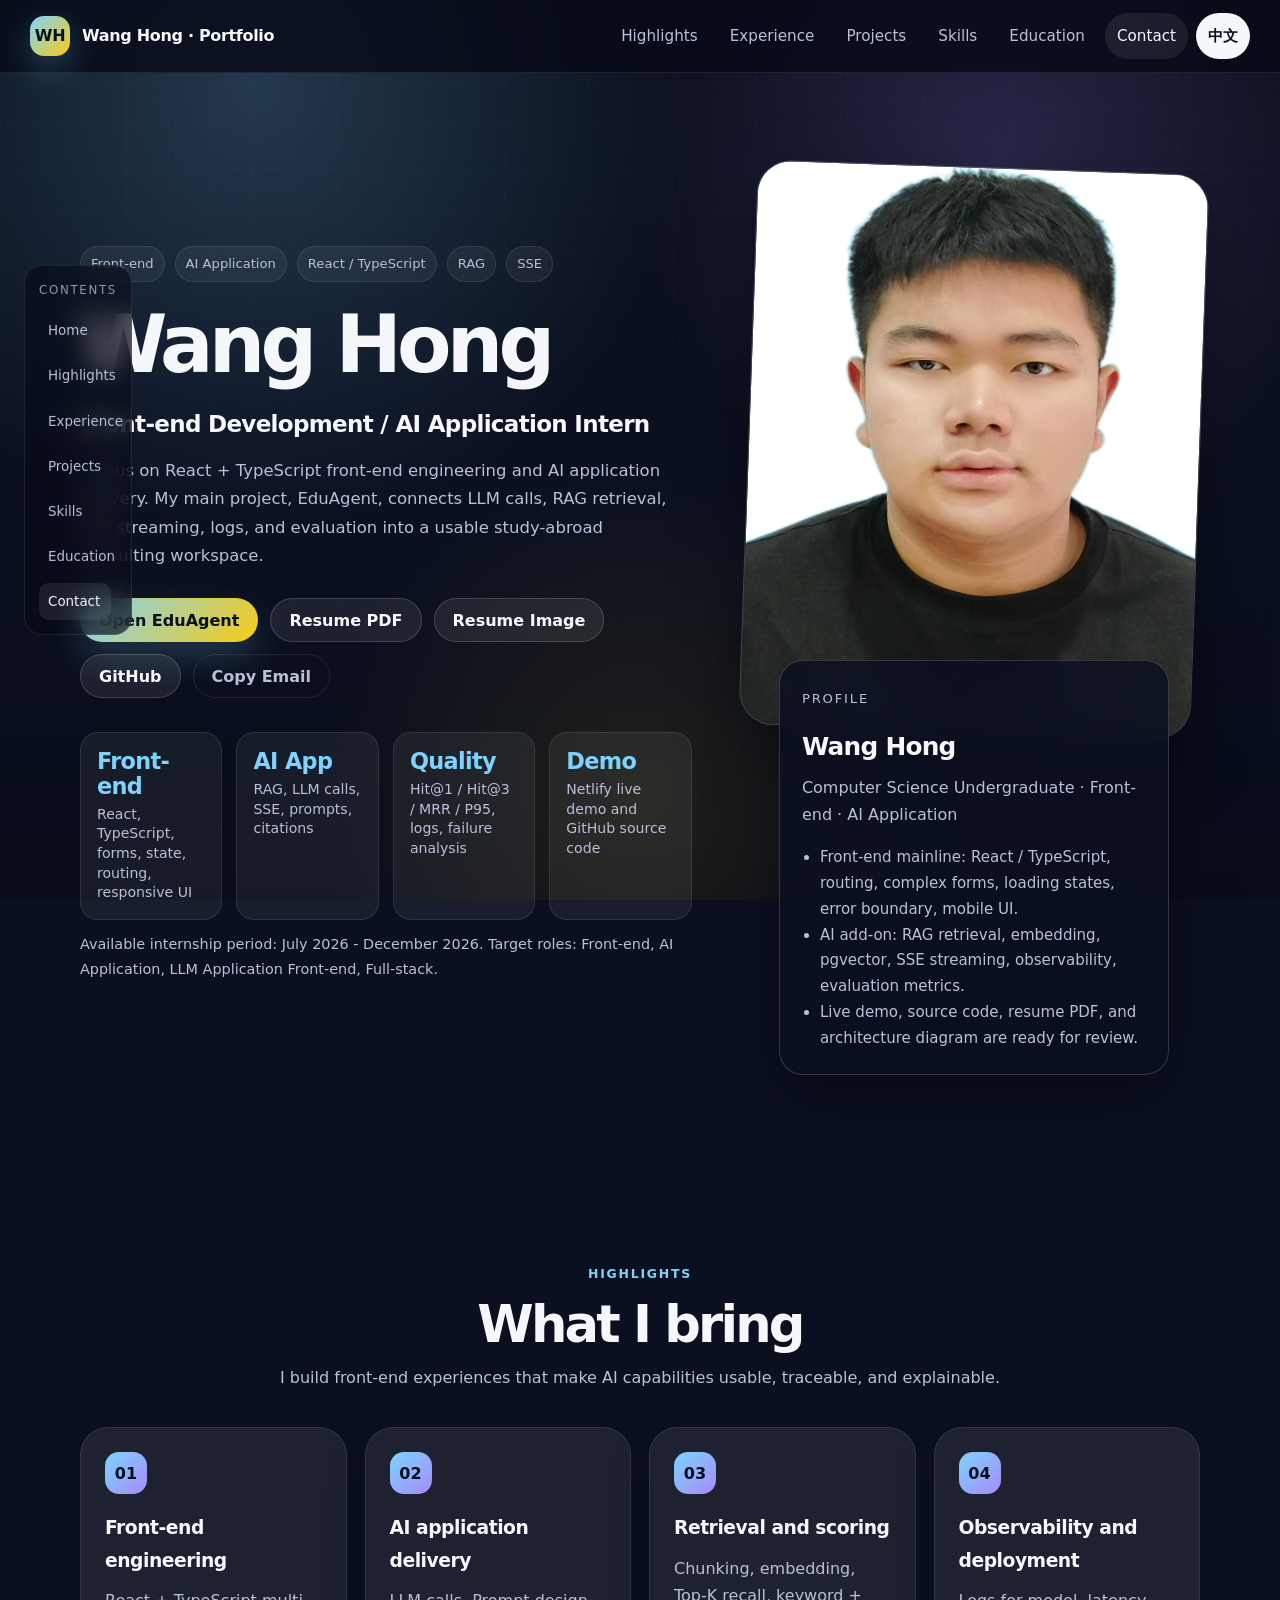
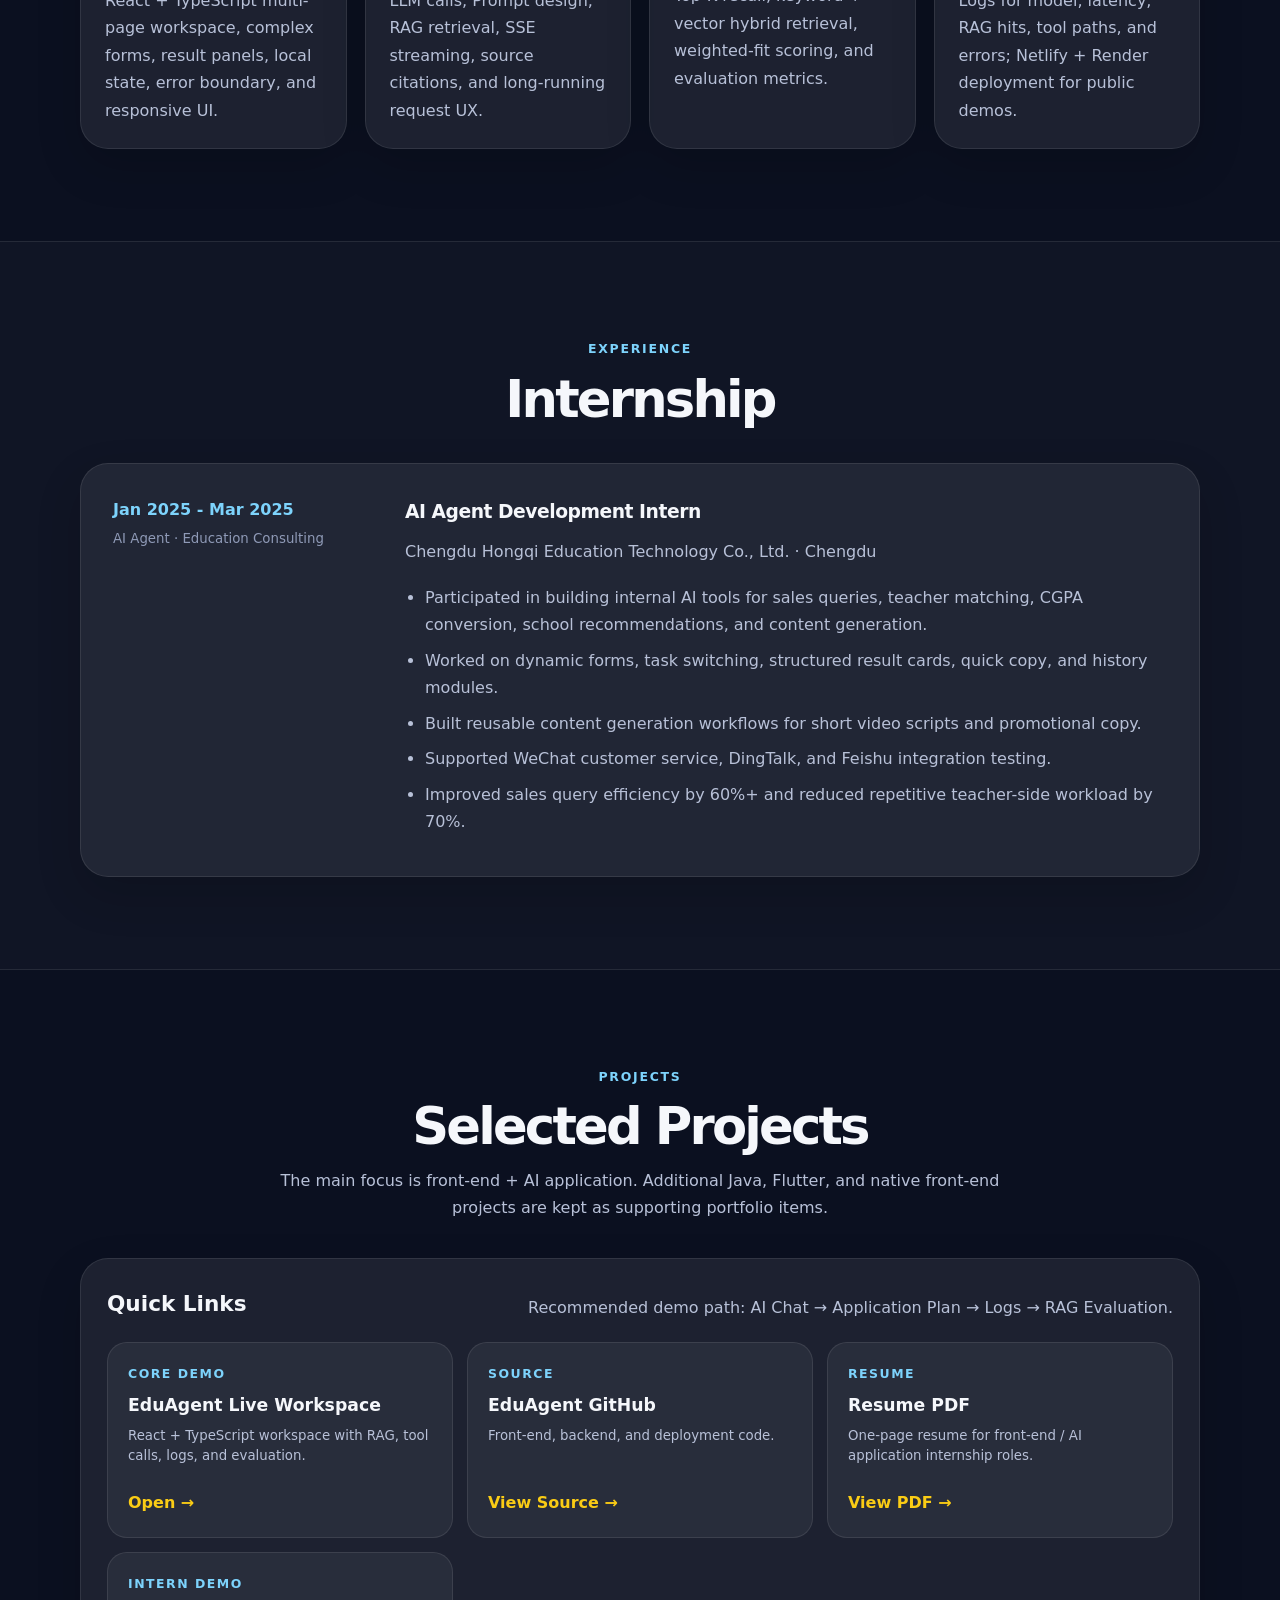
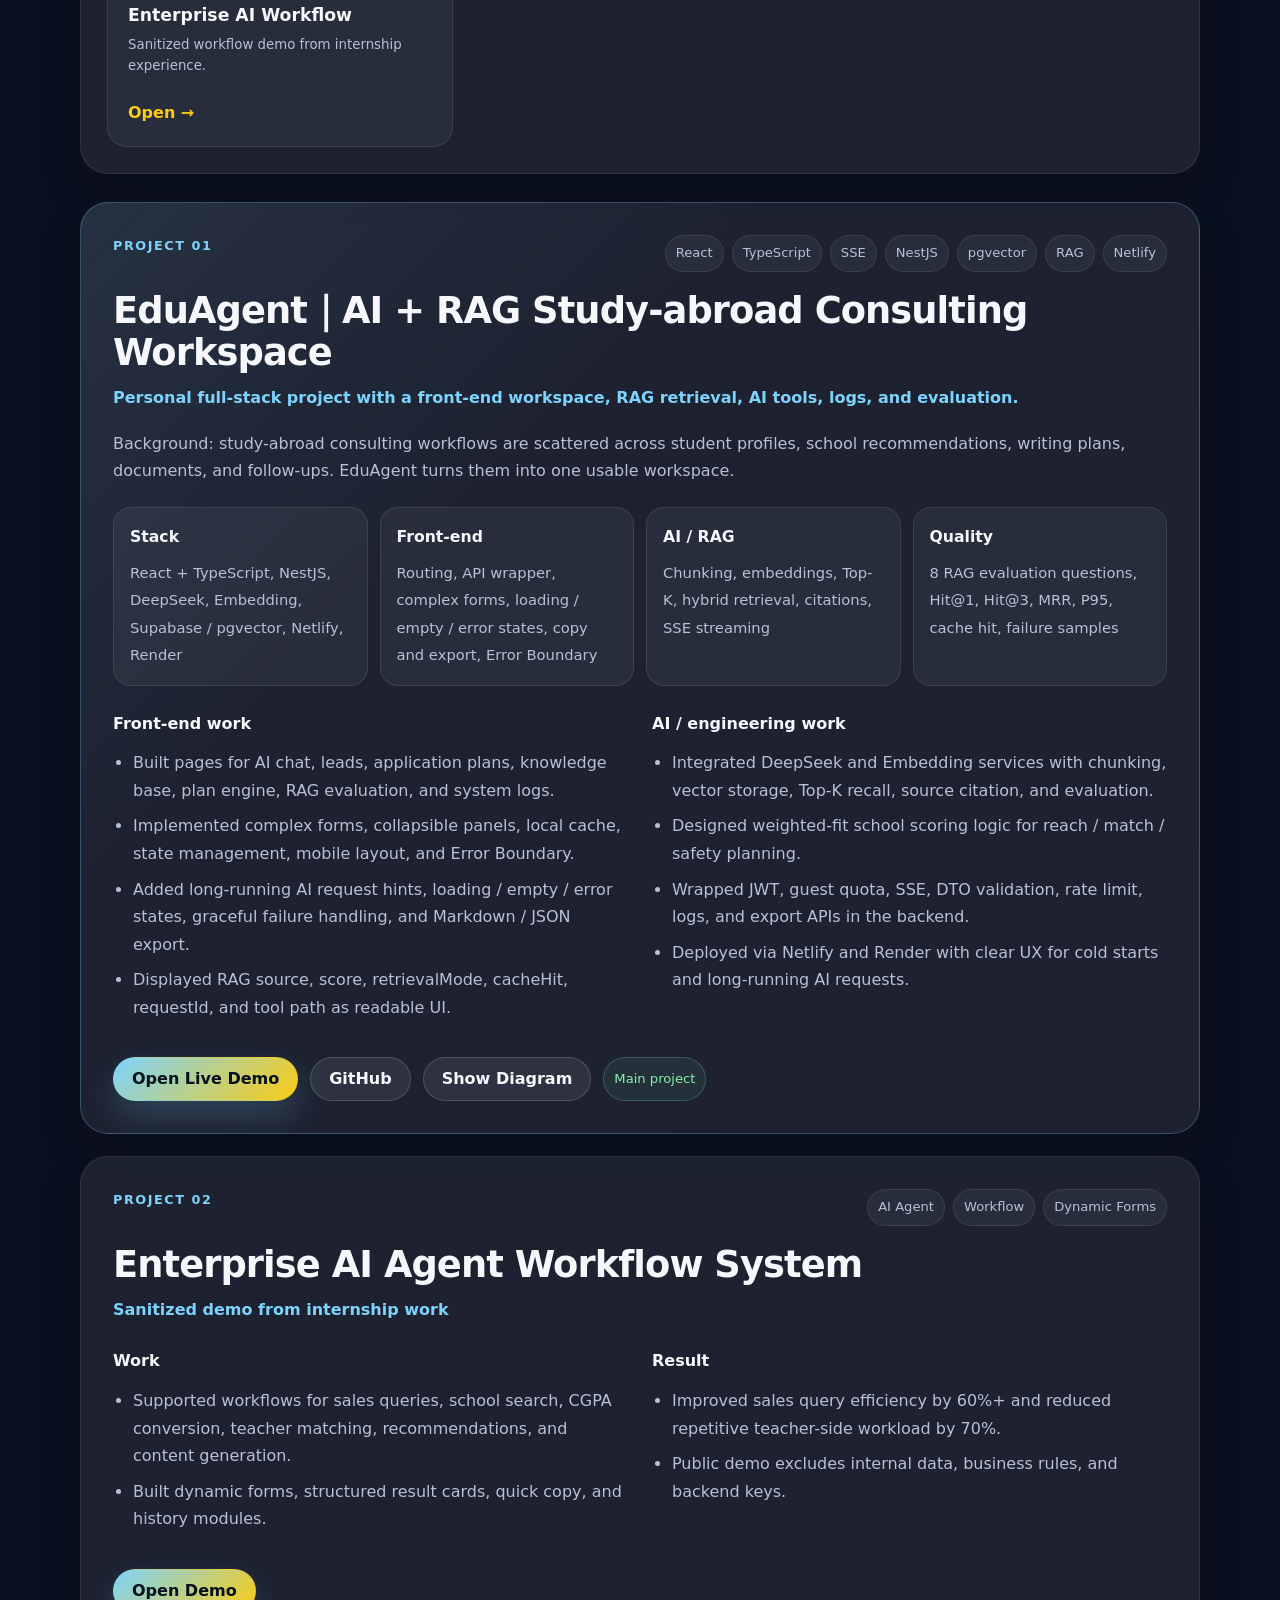
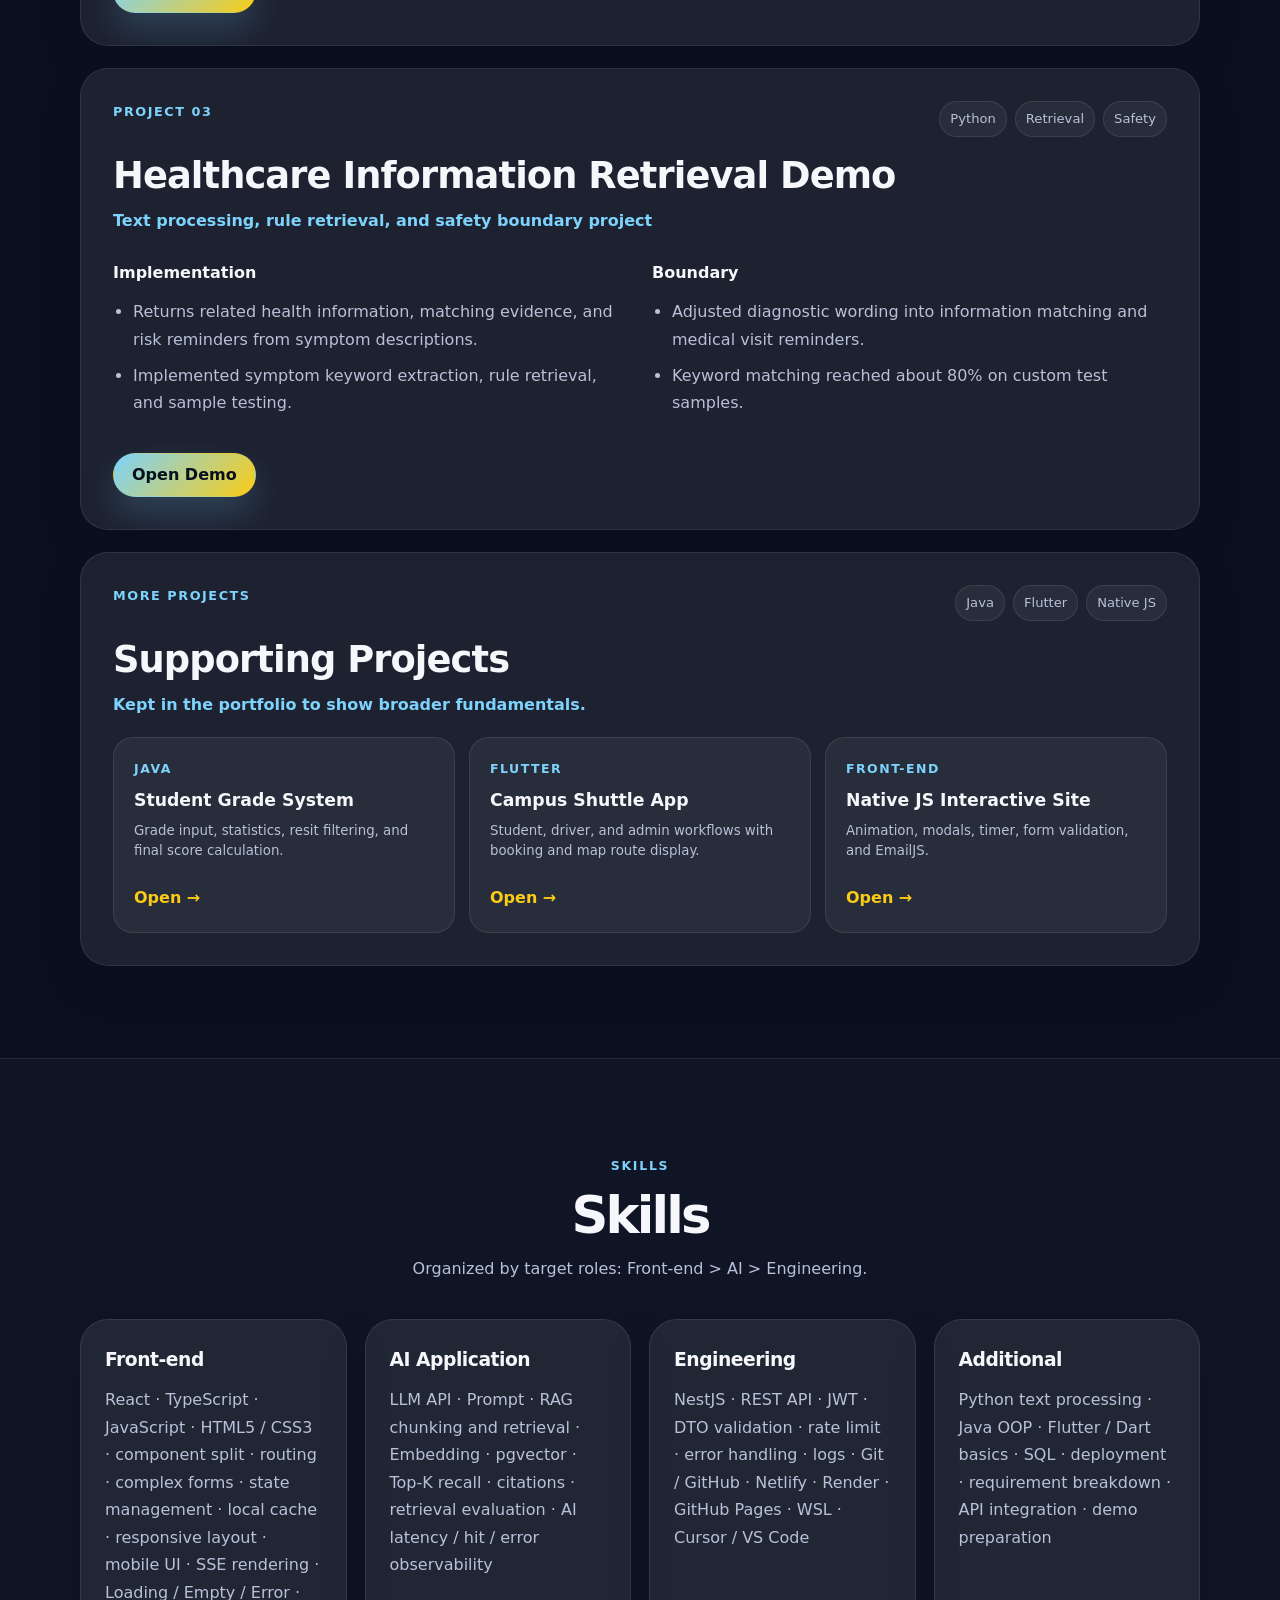
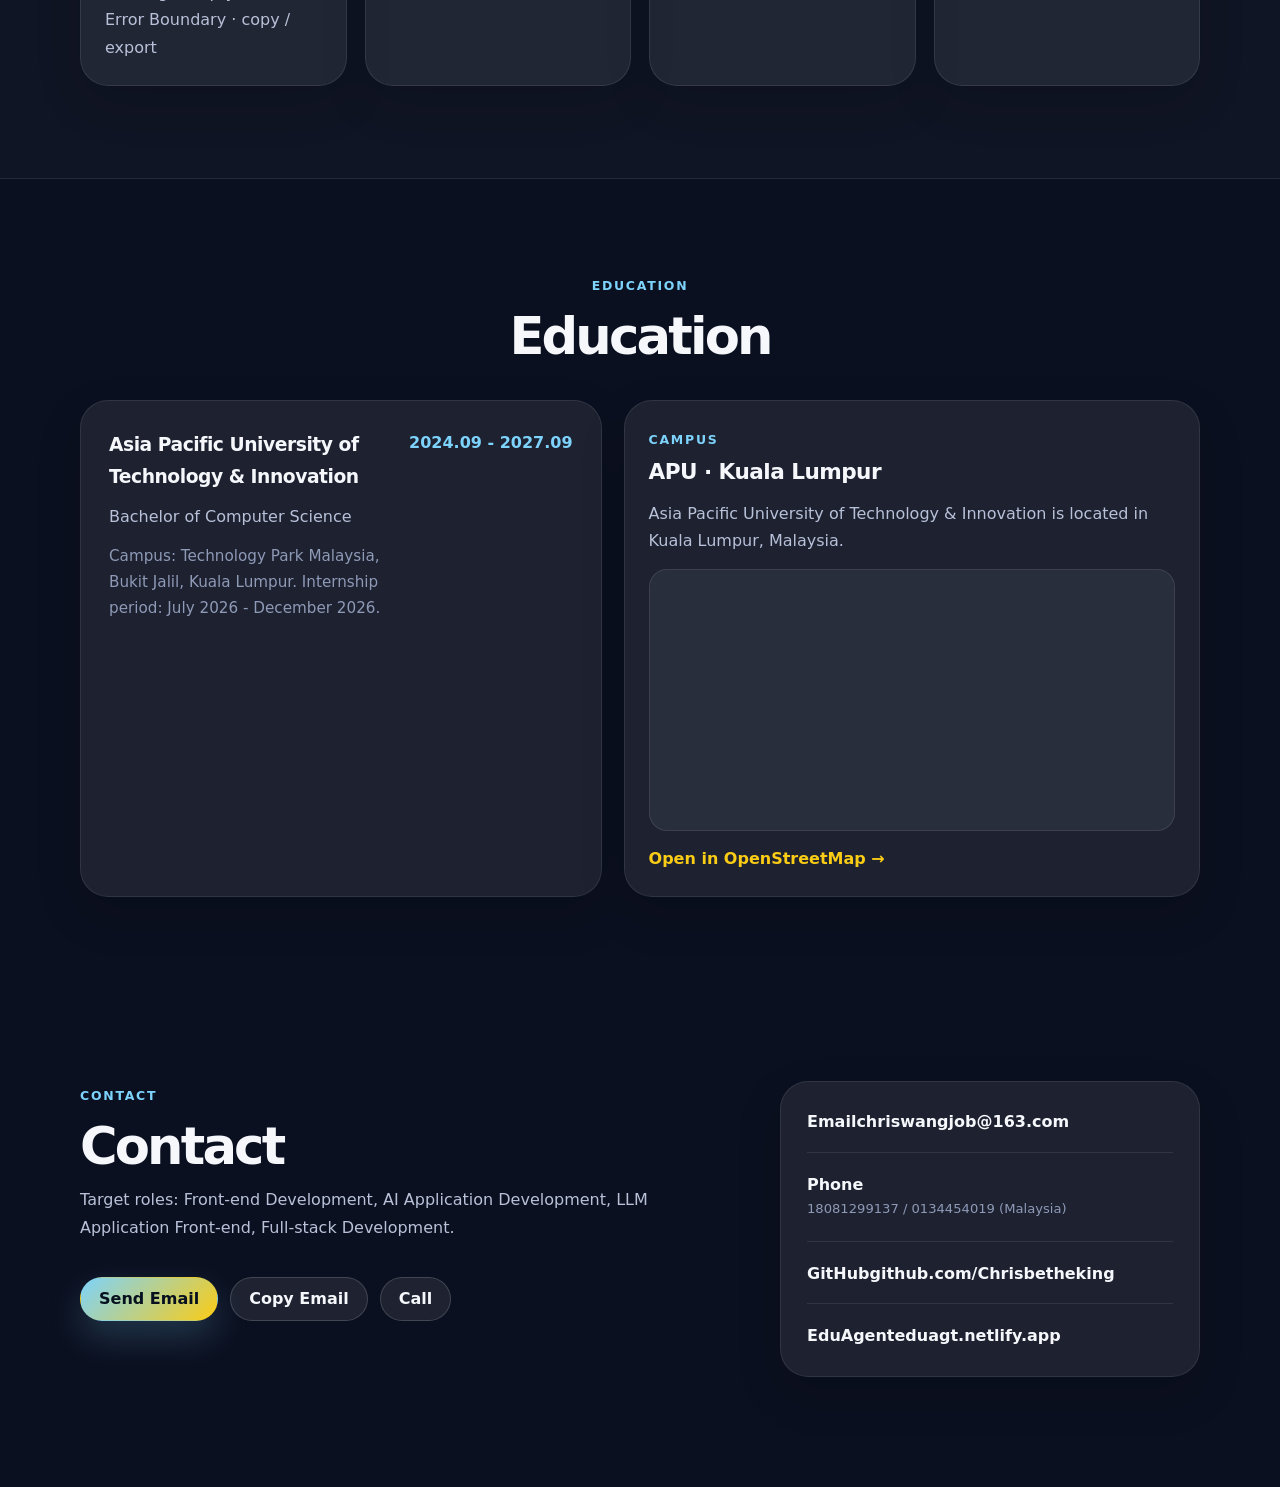
==== commit 47ae4fbd: "Add files via upload" ====
--- a/index-en.html
+++ b/index-en.html
@@ -13,20 +13,20 @@
   <aside class="side-index" aria-label="Page contents"><span>Contents</span><a href="#top">Home</a><a href="#highlights">Highlights</a><a href="#experience">Experience</a><a href="#projects">Projects</a><a href="#skills">Skills</a><a href="#education">Education</a><a href="#contact">Contact</a></aside>
 
   <main id="top">
-    <section class="hero section"><div class="container hero-grid"><div class="hero-copy"><div class="eyebrow"><span>Front-end</span><span>AI Application</span><span>React / TypeScript</span><span>RAG</span><span>SSE</span></div><h1>Wang Hong</h1><p class="hero-title">Front-end Development / AI Application Intern</p><p class="hero-text">I focus on React + TypeScript front-end engineering and AI application delivery. My main project, EduAgent, connects LLM calls, RAG retrieval, SSE streaming, logs, and evaluation into a usable study-abroad consulting workspace.</p><div class="hero-actions"><a class="btn primary" href="https://edu-agent-rag-workspace.edgeone.cool" target="_blank" rel="noopener">Open EduAgent</a><a class="btn secondary" href="resume.pdf?v=20260514" target="_blank" rel="noopener">Resume PDF</a><a class="btn secondary" href="resume.docx?v=20260514" target="_blank" rel="noopener">Resume DOCX</a><a class="btn secondary" href="https://github.com/Chrisbetheking" target="_blank" rel="noopener">GitHub</a><button class="btn ghost copy-email" type="button" data-email="chriswangjob@163.com">Copy Email</button></div><div class="stats"><div class="stat-card"><strong>Front-end</strong><span>React, TypeScript, forms, state, routing, responsive UI</span></div><div class="stat-card"><strong>AI App</strong><span>RAG, LLM calls, SSE, prompts, citations</span></div><div class="stat-card"><strong>Quality</strong><span>Hit@1 / Hit@3 / MRR / P95, logs, failure analysis</span></div><div class="stat-card"><strong>Demo</strong><span>EdgeOne live demo and GitHub source code</span></div></div><p class="metric-note">Available internship period: July 2026 - December 2026. Target roles: Front-end, AI Application, LLM Application Front-end, Full-stack.</p></div><div class="hero-card"><div class="portrait-wrap"><img src="avatar.jpg" alt="Wang Hong portrait" class="portrait" /></div><div class="profile-card"><p class="profile-label">Profile</p><h2>Wang Hong</h2><p>Computer Science Undergraduate · Front-end · AI Application</p><ul><li>Front-end mainline: React / TypeScript, routing, complex forms, loading states, error boundary, mobile UI.</li><li>AI add-on: RAG retrieval, embedding, pgvector, SSE streaming, observability, evaluation metrics.</li><li>Live demo, source code, resume PDF, and architecture diagram are ready for review.</li></ul></div></div></div></section>
+    <section class="hero section"><div class="container hero-grid"><div class="hero-copy"><div class="eyebrow"><span>Front-end</span><span>AI Application</span><span>React / TypeScript</span><span>RAG</span><span>SSE</span></div><h1>Wang Hong</h1><p class="hero-title">Front-end Development / AI Application Intern</p><p class="hero-text">I focus on React + TypeScript front-end engineering and AI application delivery. My main project, EduAgent, connects LLM calls, RAG retrieval, SSE streaming, logs, and evaluation into a usable study-abroad consulting workspace.</p><div class="hero-actions"><a class="btn primary" href="https://eduagt.netlify.app" target="_blank" rel="noopener">Open EduAgent</a><a class="btn secondary" href="resume.pdf?v=20260515" target="_blank" rel="noopener">Resume PDF</a><a class="btn secondary" href="resume-long.png?v=20260515" target="_blank" rel="noopener">Resume Image</a><a class="btn secondary" href="https://github.com/Chrisbetheking" target="_blank" rel="noopener">GitHub</a><button class="btn ghost copy-email" type="button" data-email="chriswangjob@163.com">Copy Email</button></div><div class="stats"><div class="stat-card"><strong>Front-end</strong><span>React, TypeScript, forms, state, routing, responsive UI</span></div><div class="stat-card"><strong>AI App</strong><span>RAG, LLM calls, SSE, prompts, citations</span></div><div class="stat-card"><strong>Quality</strong><span>Hit@1 / Hit@3 / MRR / P95, logs, failure analysis</span></div><div class="stat-card"><strong>Demo</strong><span>Netlify live demo and GitHub source code</span></div></div><p class="metric-note">Available internship period: July 2026 - December 2026. Target roles: Front-end, AI Application, LLM Application Front-end, Full-stack.</p></div><div class="hero-card"><div class="portrait-wrap"><img src="avatar.jpg" alt="Wang Hong portrait" class="portrait" /></div><div class="profile-card"><p class="profile-label">Profile</p><h2>Wang Hong</h2><p>Computer Science Undergraduate · Front-end · AI Application</p><ul><li>Front-end mainline: React / TypeScript, routing, complex forms, loading states, error boundary, mobile UI.</li><li>AI add-on: RAG retrieval, embedding, pgvector, SSE streaming, observability, evaluation metrics.</li><li>Live demo, source code, resume PDF, and architecture diagram are ready for review.</li></ul></div></div></div></section>
 
-    <section id="highlights" class="section"><div class="container"><div class="section-heading"><span>Highlights</span><h2>What I bring</h2><p>I build front-end experiences that make AI capabilities usable, traceable, and explainable.</p></div><div class="highlight-grid"><article class="highlight-card"><div class="card-icon">01</div><h3>Front-end engineering</h3><p>React + TypeScript multi-page workspace, complex forms, result panels, local state, error boundary, and responsive UI.</p></article><article class="highlight-card"><div class="card-icon">02</div><h3>AI application delivery</h3><p>LLM calls, Prompt design, RAG retrieval, SSE streaming, source citations, and long-running request UX.</p></article><article class="highlight-card"><div class="card-icon">03</div><h3>Retrieval and scoring</h3><p>Chunking, embedding, Top-K recall, keyword + vector hybrid retrieval, weighted-fit scoring, and evaluation metrics.</p></article><article class="highlight-card"><div class="card-icon">04</div><h3>Observability and deployment</h3><p>Logs for model, latency, RAG hits, tool paths, and errors; EdgeOne + Render deployment for public demos.</p></article></div></div></section>
+    <section id="highlights" class="section"><div class="container"><div class="section-heading"><span>Highlights</span><h2>What I bring</h2><p>I build front-end experiences that make AI capabilities usable, traceable, and explainable.</p></div><div class="highlight-grid"><article class="highlight-card"><div class="card-icon">01</div><h3>Front-end engineering</h3><p>React + TypeScript multi-page workspace, complex forms, result panels, local state, error boundary, and responsive UI.</p></article><article class="highlight-card"><div class="card-icon">02</div><h3>AI application delivery</h3><p>LLM calls, Prompt design, RAG retrieval, SSE streaming, source citations, and long-running request UX.</p></article><article class="highlight-card"><div class="card-icon">03</div><h3>Retrieval and scoring</h3><p>Chunking, embedding, Top-K recall, keyword + vector hybrid retrieval, weighted-fit scoring, and evaluation metrics.</p></article><article class="highlight-card"><div class="card-icon">04</div><h3>Observability and deployment</h3><p>Logs for model, latency, RAG hits, tool paths, and errors; Netlify + Render deployment for public demos.</p></article></div></div></section>
 
     <section id="experience" class="section muted-section"><div class="container"><div class="section-heading"><span>Experience</span><h2>Internship</h2></div><article class="experience-card"><div class="experience-time"><span>Jan 2025 - Mar 2025</span><small>AI Agent · Education Consulting</small></div><div class="experience-content"><h3>AI Agent Development Intern</h3><p class="company">Chengdu Hongqi Education Technology Co., Ltd. · Chengdu</p><ul class="clean-list"><li>Participated in building internal AI tools for sales queries, teacher matching, CGPA conversion, school recommendations, and content generation.</li><li>Worked on dynamic forms, task switching, structured result cards, quick copy, and history modules.</li><li>Built reusable content generation workflows for short video scripts and promotional copy.</li><li>Supported WeChat customer service, DingTalk, and Feishu integration testing.</li><li>Improved sales query efficiency by 60%+ and reduced repetitive teacher-side workload by 70%.</li></ul></div></article></div></section>
 
-    <section id="projects" class="section"><div class="container"><div class="section-heading"><span>Projects</span><h2>Selected Projects</h2><p>The main focus is front-end + AI application. Additional Java, Flutter, and native front-end projects are kept as supporting portfolio items.</p></div><div class="demo-panel"><div class="demo-panel-head"><h3>Quick Links</h3><p>Recommended demo path: AI Chat → Application Plan → Logs → RAG Evaluation.</p></div><div class="demo-grid"><a class="demo-tile" href="https://edu-agent-rag-workspace.edgeone.cool" target="_blank" rel="noopener"><span>Core Demo</span><strong>EduAgent Live Workspace</strong><small>React + TypeScript workspace with RAG, tool calls, logs, and evaluation.</small><em>Open →</em></a><a class="demo-tile" href="https://github.com/Chrisbetheking/edu-agent-rag-workspace" target="_blank" rel="noopener"><span>Source</span><strong>EduAgent GitHub</strong><small>Front-end, backend, and deployment code.</small><em>View Source →</em></a><a class="demo-tile" href="resume.pdf?v=20260514" target="_blank" rel="noopener"><span>Resume</span><strong>Resume PDF</strong><small>One-page resume for front-end / AI application internship roles.</small><em>View PDF →</em></a><a class="demo-tile" href="https://chrisbetheking.github.io/ai-agent-workflow-platform-/" target="_blank" rel="noopener"><span>Intern Demo</span><strong>Enterprise AI Workflow</strong><small>Sanitized workflow demo from internship experience.</small><em>Open →</em></a></div></div>
-    <div class="project-list"><article class="project-card featured"><div class="project-topline"><span>Project 01</span><div class="tag-row"><span>React</span><span>TypeScript</span><span>SSE</span><span>NestJS</span><span>pgvector</span><span>RAG</span><span>EdgeOne</span></div></div><h3>EduAgent｜AI + RAG Study-abroad Consulting Workspace</h3><p class="project-subtitle">Personal full-stack project with a front-end workspace, RAG retrieval, AI tools, logs, and evaluation.</p><p>Background: study-abroad consulting workflows are scattered across student profiles, school recommendations, writing plans, documents, and follow-ups. EduAgent turns them into one usable workspace.</p><div class="project-metric-grid"><div><strong>Stack</strong><span>React + TypeScript, NestJS, DeepSeek, Embedding, Supabase / pgvector, EdgeOne, Render</span></div><div><strong>Front-end</strong><span>Routing, API wrapper, complex forms, loading / empty / error states, copy and export, Error Boundary</span></div><div><strong>AI / RAG</strong><span>Chunking, embeddings, Top-K, hybrid retrieval, citations, SSE streaming</span></div><div><strong>Quality</strong><span>8 RAG evaluation questions, Hit@1, Hit@3, MRR, P95, cache hit, failure samples</span></div></div><div class="project-columns"><div><h4>Front-end work</h4><ul><li>Built pages for AI chat, leads, application plans, knowledge base, plan engine, RAG evaluation, and system logs.</li><li>Implemented complex forms, collapsible panels, local cache, state management, mobile layout, and Error Boundary.</li><li>Added long-running AI request hints, loading / empty / error states, graceful failure handling, and Markdown / JSON export.</li><li>Displayed RAG source, score, retrievalMode, cacheHit, requestId, and tool path as readable UI.</li></ul></div><div><h4>AI / engineering work</h4><ul><li>Integrated DeepSeek and Embedding services with chunking, vector storage, Top-K recall, source citation, and evaluation.</li><li>Designed weighted-fit school scoring logic for reach / match / safety planning.</li><li>Wrapped JWT, guest quota, SSE, DTO validation, rate limit, logs, and export APIs in the backend.</li><li>Deployed via EdgeOne and Render with clear UX for cold starts and long-running AI requests.</li></ul></div></div><div class="project-actions"><a class="btn primary" href="https://edu-agent-rag-workspace.edgeone.cool" target="_blank" rel="noopener">Open Live Demo</a><a class="btn secondary" href="https://github.com/Chrisbetheking/edu-agent-rag-workspace" target="_blank" rel="noopener">GitHub</a><button class="btn secondary toggle-panel" type="button" data-target="eduagent-diagram">Show Diagram</button><span class="status-pill">Main project</span></div><div class="diagram-panel" id="eduagent-diagram"><img src="eduagent-architecture-en.svg" alt="EduAgent architecture diagram" /></div></article>
+    <section id="projects" class="section"><div class="container"><div class="section-heading"><span>Projects</span><h2>Selected Projects</h2><p>The main focus is front-end + AI application. Additional Java, Flutter, and native front-end projects are kept as supporting portfolio items.</p></div><div class="demo-panel"><div class="demo-panel-head"><h3>Quick Links</h3><p>Recommended demo path: AI Chat → Application Plan → Logs → RAG Evaluation.</p></div><div class="demo-grid"><a class="demo-tile" href="https://eduagt.netlify.app" target="_blank" rel="noopener"><span>Core Demo</span><strong>EduAgent Live Workspace</strong><small>React + TypeScript workspace with RAG, tool calls, logs, and evaluation.</small><em>Open →</em></a><a class="demo-tile" href="https://github.com/Chrisbetheking/edu-agent-rag-workspace" target="_blank" rel="noopener"><span>Source</span><strong>EduAgent GitHub</strong><small>Front-end, backend, and deployment code.</small><em>View Source →</em></a><a class="demo-tile" href="resume.pdf?v=20260515" target="_blank" rel="noopener"><span>Resume</span><strong>Resume PDF</strong><small>One-page resume for front-end / AI application internship roles.</small><em>View PDF →</em></a><a class="demo-tile" href="https://chrisbetheking.github.io/ai-agent-workflow-platform-/" target="_blank" rel="noopener"><span>Intern Demo</span><strong>Enterprise AI Workflow</strong><small>Sanitized workflow demo from internship experience.</small><em>Open →</em></a></div></div>
+    <div class="project-list"><article class="project-card featured"><div class="project-topline"><span>Project 01</span><div class="tag-row"><span>React</span><span>TypeScript</span><span>SSE</span><span>NestJS</span><span>pgvector</span><span>RAG</span><span>Netlify</span></div></div><h3>EduAgent｜AI + RAG Study-abroad Consulting Workspace</h3><p class="project-subtitle">Personal full-stack project with a front-end workspace, RAG retrieval, AI tools, logs, and evaluation.</p><p>Background: study-abroad consulting workflows are scattered across student profiles, school recommendations, writing plans, documents, and follow-ups. EduAgent turns them into one usable workspace.</p><div class="project-metric-grid"><div><strong>Stack</strong><span>React + TypeScript, NestJS, DeepSeek, Embedding, Supabase / pgvector, Netlify, Render</span></div><div><strong>Front-end</strong><span>Routing, API wrapper, complex forms, loading / empty / error states, copy and export, Error Boundary</span></div><div><strong>AI / RAG</strong><span>Chunking, embeddings, Top-K, hybrid retrieval, citations, SSE streaming</span></div><div><strong>Quality</strong><span>8 RAG evaluation questions, Hit@1, Hit@3, MRR, P95, cache hit, failure samples</span></div></div><div class="project-columns"><div><h4>Front-end work</h4><ul><li>Built pages for AI chat, leads, application plans, knowledge base, plan engine, RAG evaluation, and system logs.</li><li>Implemented complex forms, collapsible panels, local cache, state management, mobile layout, and Error Boundary.</li><li>Added long-running AI request hints, loading / empty / error states, graceful failure handling, and Markdown / JSON export.</li><li>Displayed RAG source, score, retrievalMode, cacheHit, requestId, and tool path as readable UI.</li></ul></div><div><h4>AI / engineering work</h4><ul><li>Integrated DeepSeek and Embedding services with chunking, vector storage, Top-K recall, source citation, and evaluation.</li><li>Designed weighted-fit school scoring logic for reach / match / safety planning.</li><li>Wrapped JWT, guest quota, SSE, DTO validation, rate limit, logs, and export APIs in the backend.</li><li>Deployed via Netlify and Render with clear UX for cold starts and long-running AI requests.</li></ul></div></div><div class="project-actions"><a class="btn primary" href="https://eduagt.netlify.app" target="_blank" rel="noopener">Open Live Demo</a><a class="btn secondary" href="https://github.com/Chrisbetheking/edu-agent-rag-workspace" target="_blank" rel="noopener">GitHub</a><button class="btn secondary toggle-panel" type="button" data-target="eduagent-diagram">Show Diagram</button><span class="status-pill">Main project</span></div><div class="diagram-panel" id="eduagent-diagram"><img src="eduagent-architecture-en.svg" alt="EduAgent architecture diagram" /></div></article>
     <article class="project-card"><div class="project-topline"><span>Project 02</span><div class="tag-row"><span>AI Agent</span><span>Workflow</span><span>Dynamic Forms</span></div></div><h3>Enterprise AI Agent Workflow System</h3><p class="project-subtitle">Sanitized demo from internship work</p><div class="project-columns"><div><h4>Work</h4><ul><li>Supported workflows for sales queries, school search, CGPA conversion, teacher matching, recommendations, and content generation.</li><li>Built dynamic forms, structured result cards, quick copy, and history modules.</li></ul></div><div><h4>Result</h4><ul><li>Improved sales query efficiency by 60%+ and reduced repetitive teacher-side workload by 70%.</li><li>Public demo excludes internal data, business rules, and backend keys.</li></ul></div></div><div class="project-actions"><a class="btn primary" href="https://chrisbetheking.github.io/ai-agent-workflow-platform-/" target="_blank" rel="noopener">Open Demo</a></div></article>
     <article class="project-card"><div class="project-topline"><span>Project 03</span><div class="tag-row"><span>Python</span><span>Retrieval</span><span>Safety</span></div></div><h3>Healthcare Information Retrieval Demo</h3><p class="project-subtitle">Text processing, rule retrieval, and safety boundary project</p><div class="project-columns"><div><h4>Implementation</h4><ul><li>Returns related health information, matching evidence, and risk reminders from symptom descriptions.</li><li>Implemented symptom keyword extraction, rule retrieval, and sample testing.</li></ul></div><div><h4>Boundary</h4><ul><li>Adjusted diagnostic wording into information matching and medical visit reminders.</li><li>Keyword matching reached about 80% on custom test samples.</li></ul></div></div><div class="project-actions"><a class="btn primary" href="https://chrisbetheking.github.io/medical-qa-demo/" target="_blank" rel="noopener">Open Demo</a></div></article>
     <article class="project-card"><div class="project-topline"><span>More Projects</span><div class="tag-row"><span>Java</span><span>Flutter</span><span>Native JS</span></div></div><h3>Supporting Projects</h3><p class="project-subtitle">Kept in the portfolio to show broader fundamentals.</p><div class="demo-grid"><a class="demo-tile" href="https://chrisbetheking.github.io/java-student-management-system/java-grade-demo.html" target="_blank" rel="noopener"><span>Java</span><strong>Student Grade System</strong><small>Grade input, statistics, resit filtering, and final score calculation.</small><em>Open →</em></a><a class="demo-tile" href="https://chrisbetheking.github.io/Flutter-Campus-Shuttle-App/" target="_blank" rel="noopener"><span>Flutter</span><strong>Campus Shuttle App</strong><small>Student, driver, and admin workflows with booking and map route display.</small><em>Open →</em></a><a class="demo-tile" href="https://chrisbetheking.github.io/whwithyn/" target="_blank" rel="noopener"><span>Front-end</span><strong>Native JS Interactive Site</strong><small>Animation, modals, timer, form validation, and EmailJS.</small><em>Open →</em></a></div></article></div></div></section>
 
-    <section id="skills" class="section muted-section"><div class="container"><div class="section-heading"><span>Skills</span><h2>Skills</h2><p>Organized by target roles: Front-end > AI > Engineering.</p></div><div class="skill-grid"><div class="skill-card"><h3>Front-end</h3><p>React · TypeScript · JavaScript · HTML5 / CSS3 · component split · routing · complex forms · state management · local cache · responsive layout · mobile UI · SSE rendering · Loading / Empty / Error · Error Boundary · copy / export</p></div><div class="skill-card"><h3>AI Application</h3><p>LLM API · Prompt · RAG chunking and retrieval · Embedding · pgvector · Top-K recall · citations · retrieval evaluation · AI latency / hit / error observability</p></div><div class="skill-card"><h3>Engineering</h3><p>NestJS · REST API · JWT · DTO validation · rate limit · error handling · logs · Git / GitHub · EdgeOne · Render · GitHub Pages · WSL · Cursor / VS Code</p></div><div class="skill-card"><h3>Additional</h3><p>Python text processing · Java OOP · Flutter / Dart basics · SQL · deployment · requirement breakdown · API integration · demo preparation</p></div></div></div></section>
+    <section id="skills" class="section muted-section"><div class="container"><div class="section-heading"><span>Skills</span><h2>Skills</h2><p>Organized by target roles: Front-end > AI > Engineering.</p></div><div class="skill-grid"><div class="skill-card"><h3>Front-end</h3><p>React · TypeScript · JavaScript · HTML5 / CSS3 · component split · routing · complex forms · state management · local cache · responsive layout · mobile UI · SSE rendering · Loading / Empty / Error · Error Boundary · copy / export</p></div><div class="skill-card"><h3>AI Application</h3><p>LLM API · Prompt · RAG chunking and retrieval · Embedding · pgvector · Top-K recall · citations · retrieval evaluation · AI latency / hit / error observability</p></div><div class="skill-card"><h3>Engineering</h3><p>NestJS · REST API · JWT · DTO validation · rate limit · error handling · logs · Git / GitHub · Netlify · Render · GitHub Pages · WSL · Cursor / VS Code</p></div><div class="skill-card"><h3>Additional</h3><p>Python text processing · Java OOP · Flutter / Dart basics · SQL · deployment · requirement breakdown · API integration · demo preparation</p></div></div></div></section>
 
     <section id="education" class="section"><div class="container"><div class="section-heading"><span>Education</span><h2>Education</h2></div><div class="education-location-grid"><article class="education-card"><div><h3>Asia Pacific University of Technology & Innovation</h3><p>Bachelor of Computer Science</p><p class="education-note">Campus: Technology Park Malaysia, Bukit Jalil, Kuala Lumpur. Internship period: July 2026 - December 2026.</p></div><span>2024.09 - 2027.09</span></article><article class="map-card"><div class="map-copy"><span>Campus</span><h3>APU · Kuala Lumpur</h3><p>Asia Pacific University of Technology & Innovation is located in Kuala Lumpur, Malaysia.</p></div><div class="map-frame"><iframe title="APU Campus Location on OpenStreetMap" src="https://www.openstreetmap.org/export/embed.html?bbox=101.6948%2C3.0522%2C101.7061%2C3.0602&amp;layer=mapnik&amp;marker=3.056069%2C101.700466" loading="lazy"></iframe></div><a class="map-link" href="https://www.openstreetmap.org/?mlat=3.056069&amp;mlon=101.700466#map=16/3.056069/101.700466" target="_blank" rel="noopener">Open in OpenStreetMap →</a></article></div></div></section>
-    <section id="contact" class="section contact-section"><div class="container contact-grid"><div><div class="section-heading align-left"><span>Contact</span><h2>Contact</h2><p>Target roles: Front-end Development, AI Application Development, LLM Application Front-end, Full-stack Development.</p></div><div class="contact-actions"><a class="btn primary" href="mailto:chriswangjob@163.com">Send Email</a><button class="btn secondary copy-email" type="button" data-email="chriswangjob@163.com">Copy Email</button><a class="btn secondary" href="tel:+60134454019">Call</a></div></div><div class="contact-card"><div><strong>Email</strong><a href="mailto:chriswangjob@163.com">chriswangjob@163.com</a></div><div><strong>Phone</strong><span>18081299137 / 0134454019 (Malaysia)</span></div><div><strong>GitHub</strong><a href="https://github.com/Chrisbetheking" target="_blank" rel="noopener">github.com/Chrisbetheking</a></div><div><strong>EduAgent</strong><a href="https://edu-agent-rag-workspace.edgeone.cool" target="_blank" rel="noopener">edu-agent-rag-workspace.edgeone.cool</a></div></div></div></section>
+    <section id="contact" class="section contact-section"><div class="container contact-grid"><div><div class="section-heading align-left"><span>Contact</span><h2>Contact</h2><p>Target roles: Front-end Development, AI Application Development, LLM Application Front-end, Full-stack Development.</p></div><div class="contact-actions"><a class="btn primary" href="mailto:chriswangjob@163.com">Send Email</a><button class="btn secondary copy-email" type="button" data-email="chriswangjob@163.com">Copy Email</button><a class="btn secondary" href="tel:+60134454019">Call</a></div></div><div class="contact-card"><div><strong>Email</strong><a href="mailto:chriswangjob@163.com">chriswangjob@163.com</a></div><div><strong>Phone</strong><span>18081299137 / 0134454019 (Malaysia)</span></div><div><strong>GitHub</strong><a href="https://github.com/Chrisbetheking" target="_blank" rel="noopener">github.com/Chrisbetheking</a></div><div><strong>EduAgent</strong><a href="https://eduagt.netlify.app" target="_blank" rel="noopener">eduagt.netlify.app</a></div></div></div></section>
   </main><div class="toast" role="status" aria-live="polite"></div><script src="script.js"></script></body></html>
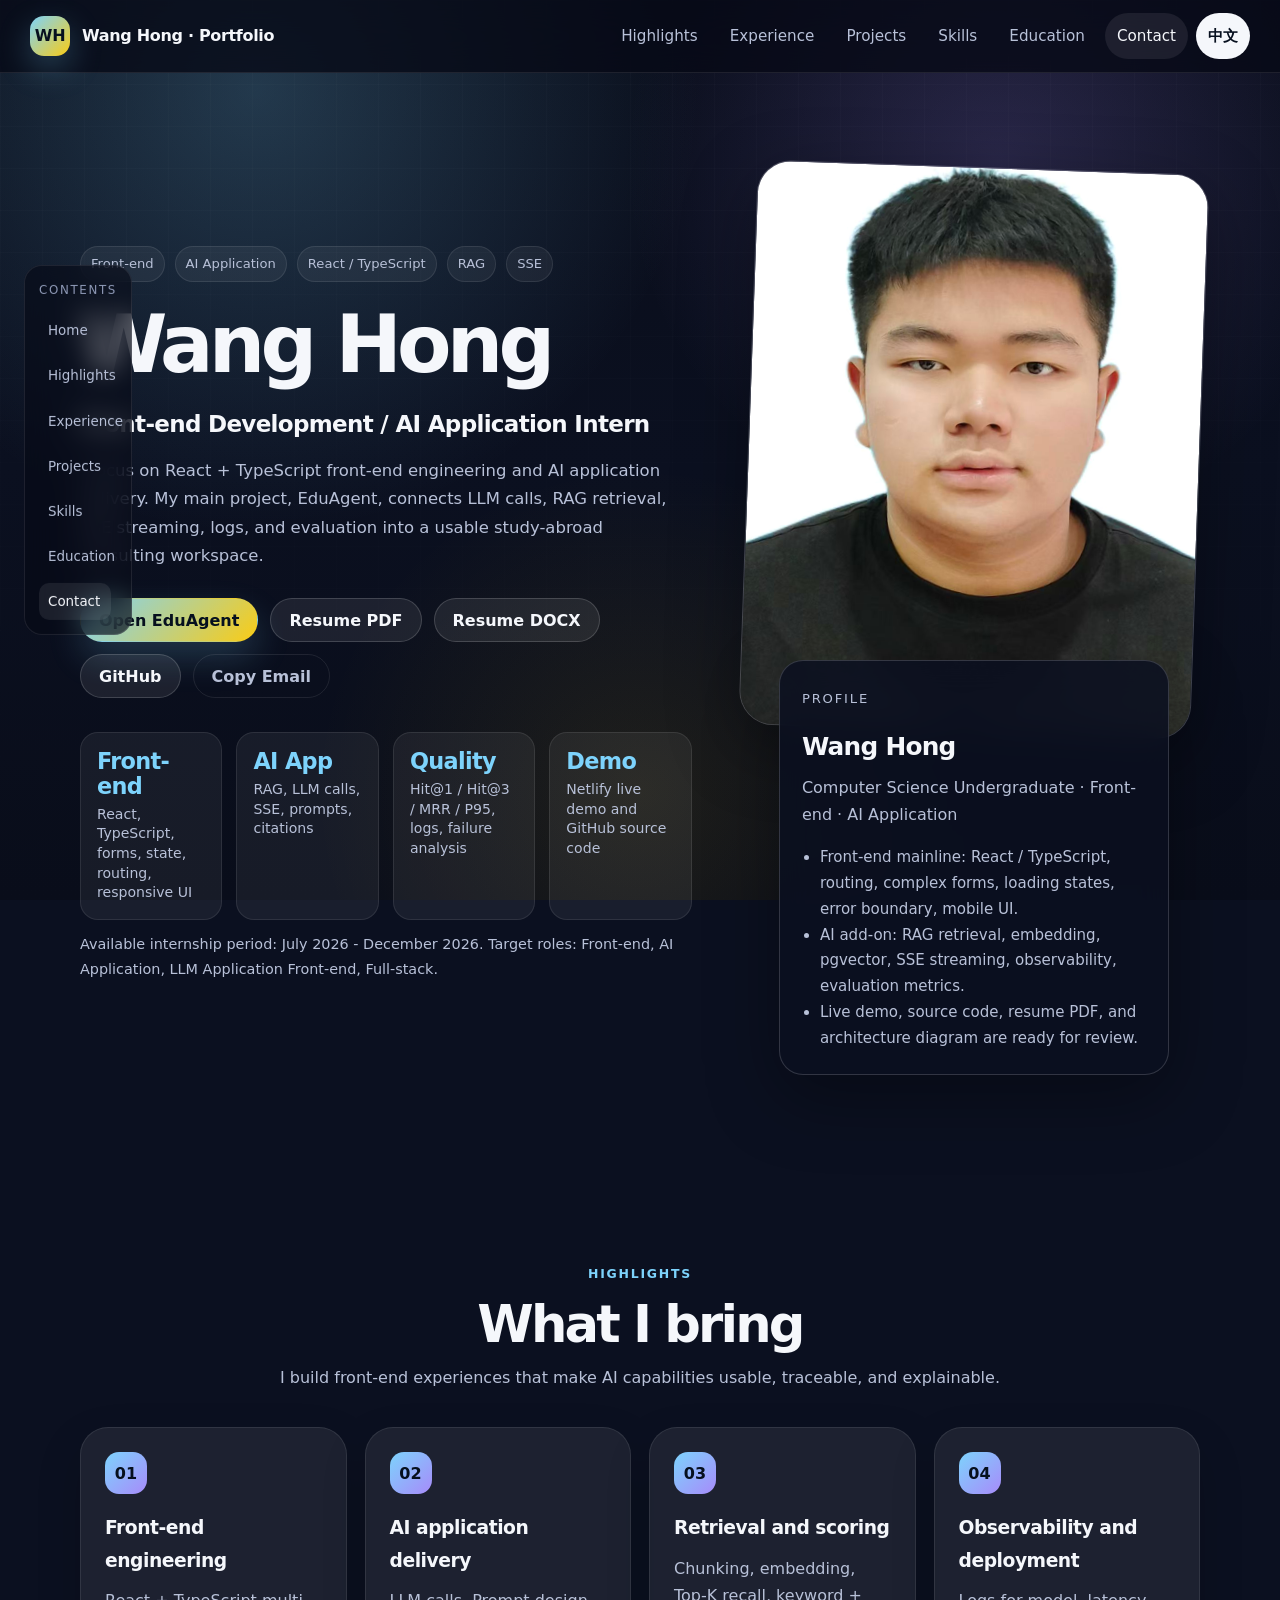
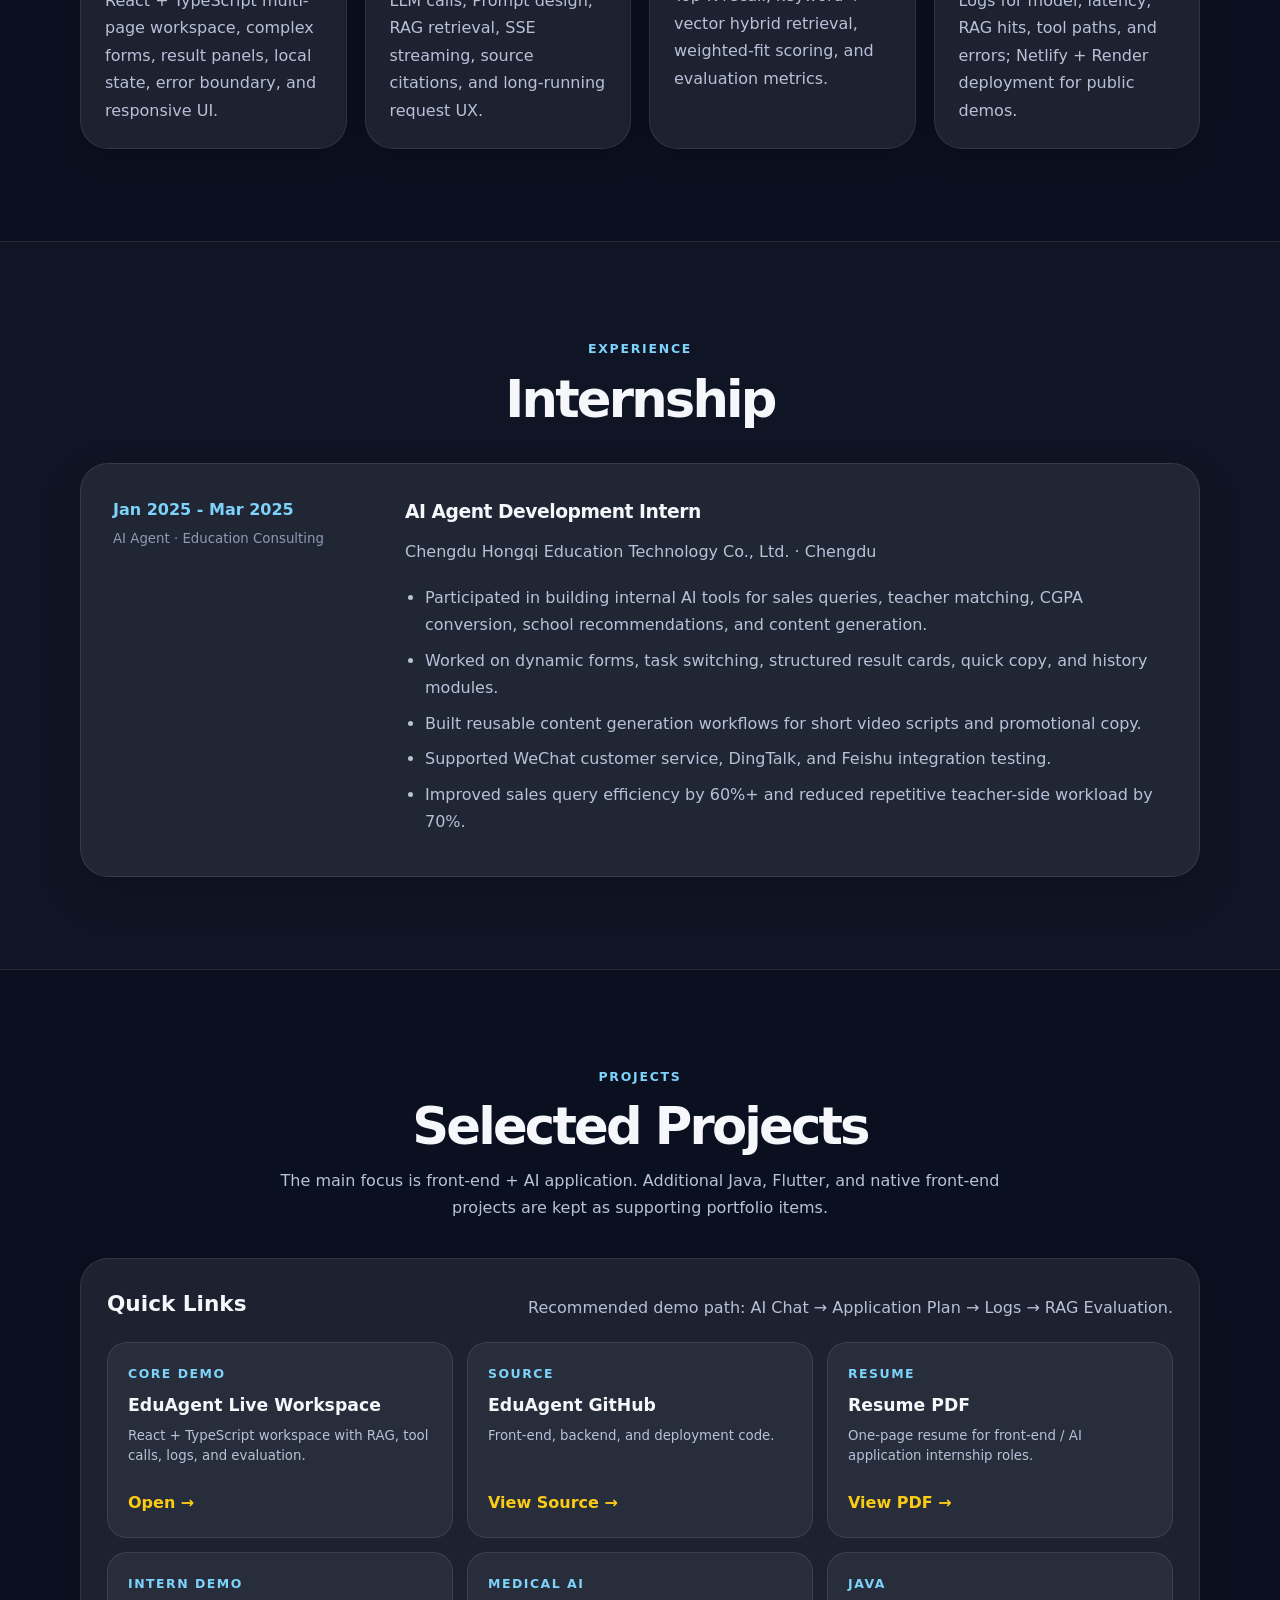
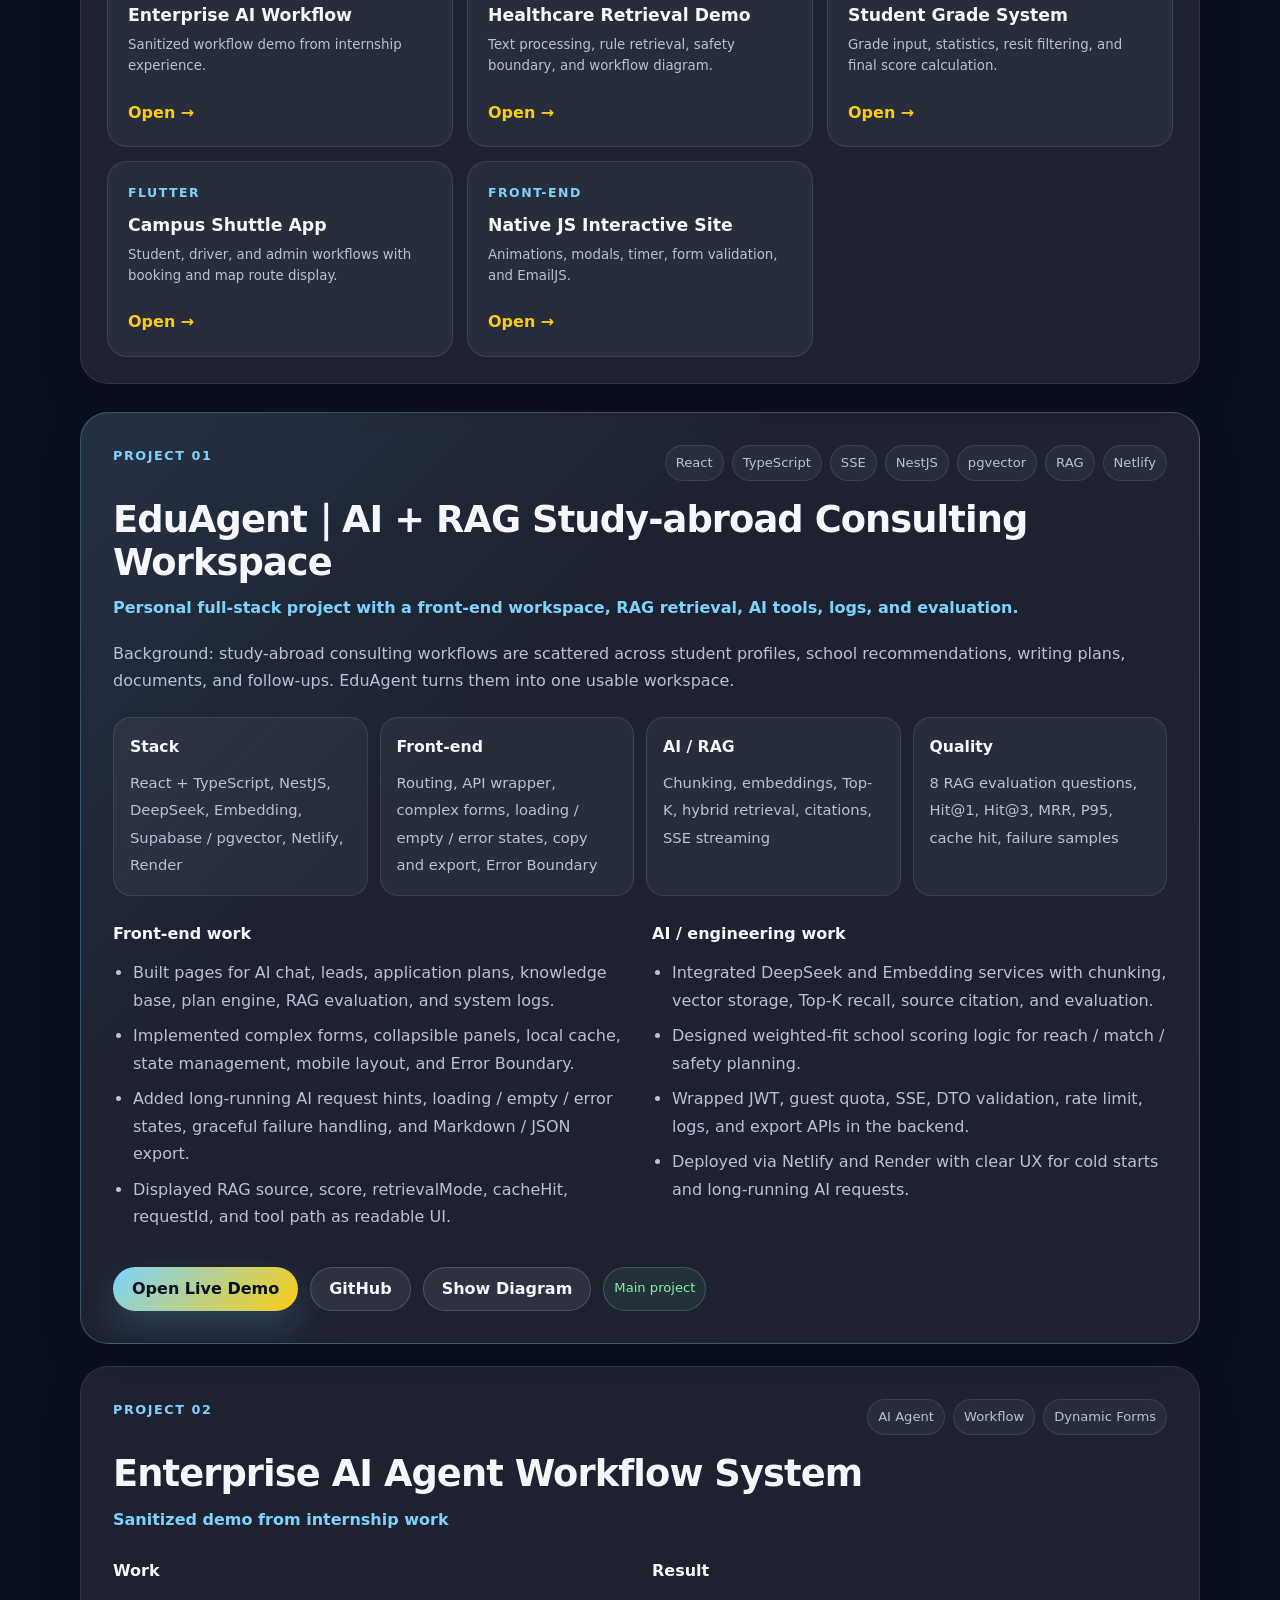
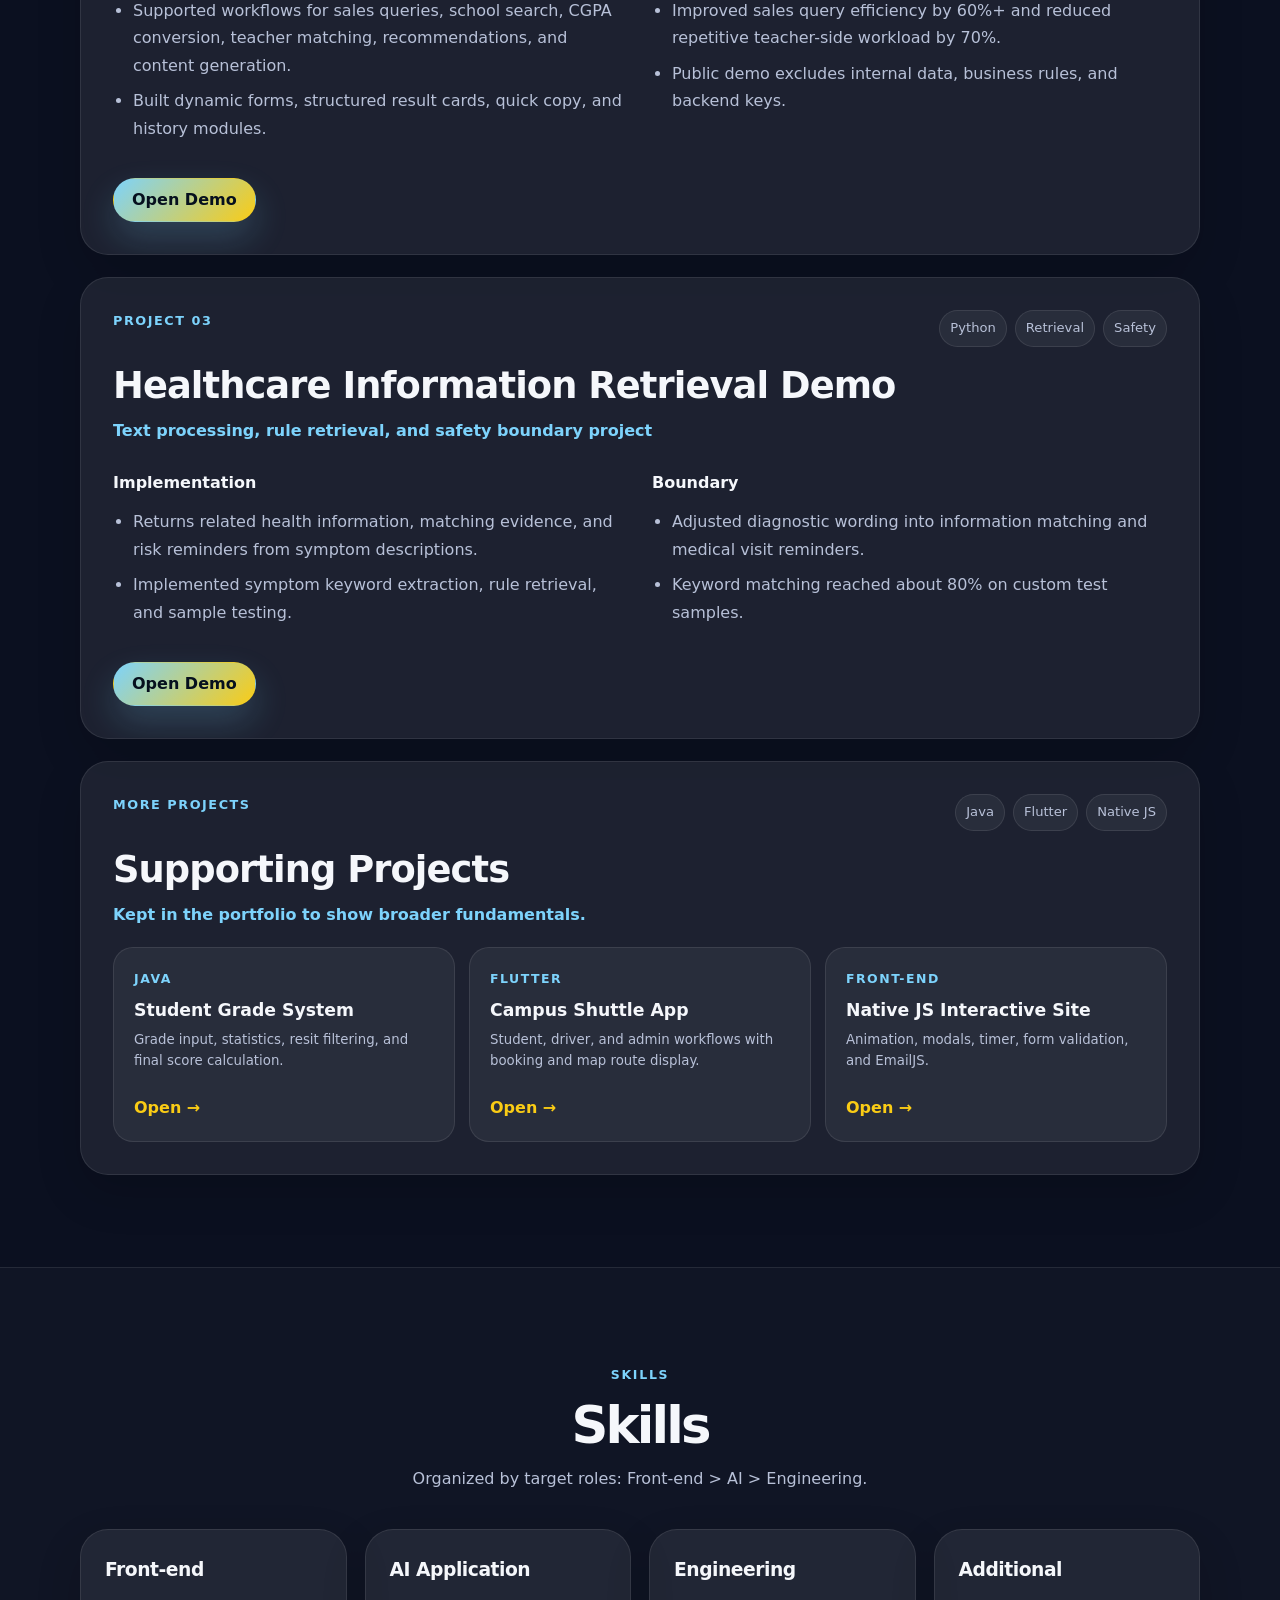
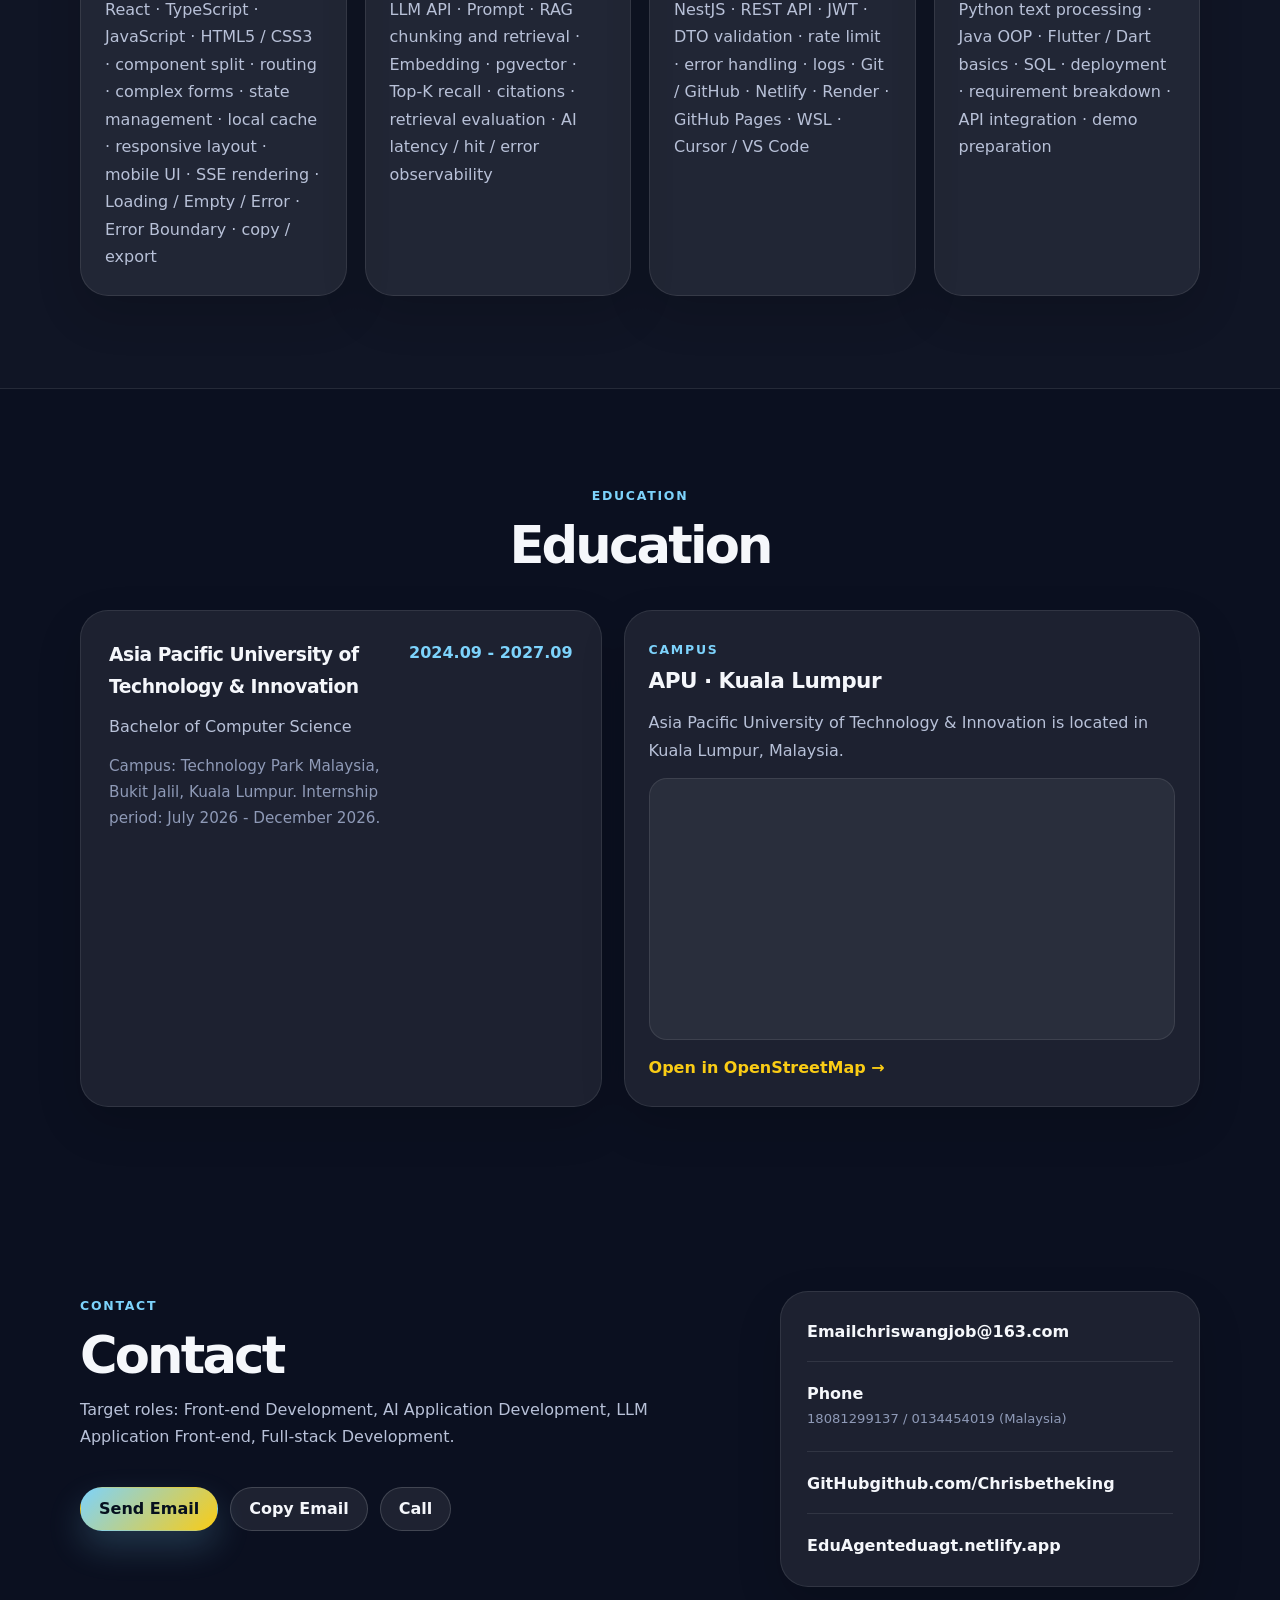
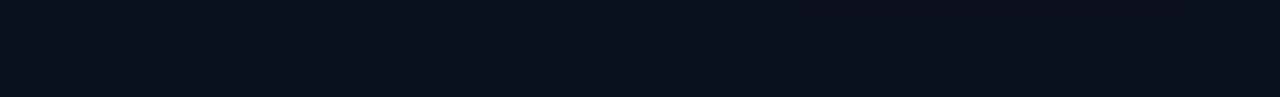
==== commit 35033862: "Add files via upload" ====
--- a/index-en.html
+++ b/index-en.html
@@ -13,13 +13,13 @@
   <aside class="side-index" aria-label="Page contents"><span>Contents</span><a href="#top">Home</a><a href="#highlights">Highlights</a><a href="#experience">Experience</a><a href="#projects">Projects</a><a href="#skills">Skills</a><a href="#education">Education</a><a href="#contact">Contact</a></aside>
 
   <main id="top">
-    <section class="hero section"><div class="container hero-grid"><div class="hero-copy"><div class="eyebrow"><span>Front-end</span><span>AI Application</span><span>React / TypeScript</span><span>RAG</span><span>SSE</span></div><h1>Wang Hong</h1><p class="hero-title">Front-end Development / AI Application Intern</p><p class="hero-text">I focus on React + TypeScript front-end engineering and AI application delivery. My main project, EduAgent, connects LLM calls, RAG retrieval, SSE streaming, logs, and evaluation into a usable study-abroad consulting workspace.</p><div class="hero-actions"><a class="btn primary" href="https://eduagt.netlify.app" target="_blank" rel="noopener">Open EduAgent</a><a class="btn secondary" href="resume.pdf?v=20260515" target="_blank" rel="noopener">Resume PDF</a><a class="btn secondary" href="resume-long.png?v=20260515" target="_blank" rel="noopener">Resume Image</a><a class="btn secondary" href="https://github.com/Chrisbetheking" target="_blank" rel="noopener">GitHub</a><button class="btn ghost copy-email" type="button" data-email="chriswangjob@163.com">Copy Email</button></div><div class="stats"><div class="stat-card"><strong>Front-end</strong><span>React, TypeScript, forms, state, routing, responsive UI</span></div><div class="stat-card"><strong>AI App</strong><span>RAG, LLM calls, SSE, prompts, citations</span></div><div class="stat-card"><strong>Quality</strong><span>Hit@1 / Hit@3 / MRR / P95, logs, failure analysis</span></div><div class="stat-card"><strong>Demo</strong><span>Netlify live demo and GitHub source code</span></div></div><p class="metric-note">Available internship period: July 2026 - December 2026. Target roles: Front-end, AI Application, LLM Application Front-end, Full-stack.</p></div><div class="hero-card"><div class="portrait-wrap"><img src="avatar.jpg" alt="Wang Hong portrait" class="portrait" /></div><div class="profile-card"><p class="profile-label">Profile</p><h2>Wang Hong</h2><p>Computer Science Undergraduate · Front-end · AI Application</p><ul><li>Front-end mainline: React / TypeScript, routing, complex forms, loading states, error boundary, mobile UI.</li><li>AI add-on: RAG retrieval, embedding, pgvector, SSE streaming, observability, evaluation metrics.</li><li>Live demo, source code, resume PDF, and architecture diagram are ready for review.</li></ul></div></div></div></section>
+    <section class="hero section"><div class="container hero-grid"><div class="hero-copy"><div class="eyebrow"><span>Front-end</span><span>AI Application</span><span>React / TypeScript</span><span>RAG</span><span>SSE</span></div><h1>Wang Hong</h1><p class="hero-title">Front-end Development / AI Application Intern</p><p class="hero-text">I focus on React + TypeScript front-end engineering and AI application delivery. My main project, EduAgent, connects LLM calls, RAG retrieval, SSE streaming, logs, and evaluation into a usable study-abroad consulting workspace.</p><div class="hero-actions"><a class="btn primary" href="https://eduagt.netlify.app" target="_blank" rel="noopener">Open EduAgent</a><a class="btn secondary" href="resume.pdf?v=20260514" target="_blank" rel="noopener">Resume PDF</a><a class="btn secondary" href="resume.docx?v=20260514" target="_blank" rel="noopener">Resume DOCX</a><a class="btn secondary" href="https://github.com/Chrisbetheking" target="_blank" rel="noopener">GitHub</a><button class="btn ghost copy-email" type="button" data-email="chriswangjob@163.com">Copy Email</button></div><div class="stats"><div class="stat-card"><strong>Front-end</strong><span>React, TypeScript, forms, state, routing, responsive UI</span></div><div class="stat-card"><strong>AI App</strong><span>RAG, LLM calls, SSE, prompts, citations</span></div><div class="stat-card"><strong>Quality</strong><span>Hit@1 / Hit@3 / MRR / P95, logs, failure analysis</span></div><div class="stat-card"><strong>Demo</strong><span>Netlify live demo and GitHub source code</span></div></div><p class="metric-note">Available internship period: July 2026 - December 2026. Target roles: Front-end, AI Application, LLM Application Front-end, Full-stack.</p></div><div class="hero-card"><div class="portrait-wrap"><img src="avatar.jpg" alt="Wang Hong portrait" class="portrait" /></div><div class="profile-card"><p class="profile-label">Profile</p><h2>Wang Hong</h2><p>Computer Science Undergraduate · Front-end · AI Application</p><ul><li>Front-end mainline: React / TypeScript, routing, complex forms, loading states, error boundary, mobile UI.</li><li>AI add-on: RAG retrieval, embedding, pgvector, SSE streaming, observability, evaluation metrics.</li><li>Live demo, source code, resume PDF, and architecture diagram are ready for review.</li></ul></div></div></div></section>
 
     <section id="highlights" class="section"><div class="container"><div class="section-heading"><span>Highlights</span><h2>What I bring</h2><p>I build front-end experiences that make AI capabilities usable, traceable, and explainable.</p></div><div class="highlight-grid"><article class="highlight-card"><div class="card-icon">01</div><h3>Front-end engineering</h3><p>React + TypeScript multi-page workspace, complex forms, result panels, local state, error boundary, and responsive UI.</p></article><article class="highlight-card"><div class="card-icon">02</div><h3>AI application delivery</h3><p>LLM calls, Prompt design, RAG retrieval, SSE streaming, source citations, and long-running request UX.</p></article><article class="highlight-card"><div class="card-icon">03</div><h3>Retrieval and scoring</h3><p>Chunking, embedding, Top-K recall, keyword + vector hybrid retrieval, weighted-fit scoring, and evaluation metrics.</p></article><article class="highlight-card"><div class="card-icon">04</div><h3>Observability and deployment</h3><p>Logs for model, latency, RAG hits, tool paths, and errors; Netlify + Render deployment for public demos.</p></article></div></div></section>
 
     <section id="experience" class="section muted-section"><div class="container"><div class="section-heading"><span>Experience</span><h2>Internship</h2></div><article class="experience-card"><div class="experience-time"><span>Jan 2025 - Mar 2025</span><small>AI Agent · Education Consulting</small></div><div class="experience-content"><h3>AI Agent Development Intern</h3><p class="company">Chengdu Hongqi Education Technology Co., Ltd. · Chengdu</p><ul class="clean-list"><li>Participated in building internal AI tools for sales queries, teacher matching, CGPA conversion, school recommendations, and content generation.</li><li>Worked on dynamic forms, task switching, structured result cards, quick copy, and history modules.</li><li>Built reusable content generation workflows for short video scripts and promotional copy.</li><li>Supported WeChat customer service, DingTalk, and Feishu integration testing.</li><li>Improved sales query efficiency by 60%+ and reduced repetitive teacher-side workload by 70%.</li></ul></div></article></div></section>
 
-    <section id="projects" class="section"><div class="container"><div class="section-heading"><span>Projects</span><h2>Selected Projects</h2><p>The main focus is front-end + AI application. Additional Java, Flutter, and native front-end projects are kept as supporting portfolio items.</p></div><div class="demo-panel"><div class="demo-panel-head"><h3>Quick Links</h3><p>Recommended demo path: AI Chat → Application Plan → Logs → RAG Evaluation.</p></div><div class="demo-grid"><a class="demo-tile" href="https://eduagt.netlify.app" target="_blank" rel="noopener"><span>Core Demo</span><strong>EduAgent Live Workspace</strong><small>React + TypeScript workspace with RAG, tool calls, logs, and evaluation.</small><em>Open →</em></a><a class="demo-tile" href="https://github.com/Chrisbetheking/edu-agent-rag-workspace" target="_blank" rel="noopener"><span>Source</span><strong>EduAgent GitHub</strong><small>Front-end, backend, and deployment code.</small><em>View Source →</em></a><a class="demo-tile" href="resume.pdf?v=20260515" target="_blank" rel="noopener"><span>Resume</span><strong>Resume PDF</strong><small>One-page resume for front-end / AI application internship roles.</small><em>View PDF →</em></a><a class="demo-tile" href="https://chrisbetheking.github.io/ai-agent-workflow-platform-/" target="_blank" rel="noopener"><span>Intern Demo</span><strong>Enterprise AI Workflow</strong><small>Sanitized workflow demo from internship experience.</small><em>Open →</em></a></div></div>
+    <section id="projects" class="section"><div class="container"><div class="section-heading"><span>Projects</span><h2>Selected Projects</h2><p>The main focus is front-end + AI application. Additional Java, Flutter, and native front-end projects are kept as supporting portfolio items.</p></div><div class="demo-panel"><div class="demo-panel-head"><h3>Quick Links</h3><p>Recommended demo path: AI Chat → Application Plan → Logs → RAG Evaluation.</p></div><div class="demo-grid"><a class="demo-tile" href="https://eduagt.netlify.app" target="_blank" rel="noopener"><span>Core Demo</span><strong>EduAgent Live Workspace</strong><small>React + TypeScript workspace with RAG, tool calls, logs, and evaluation.</small><em>Open →</em></a><a class="demo-tile" href="https://github.com/Chrisbetheking/edu-agent-rag-workspace" target="_blank" rel="noopener"><span>Source</span><strong>EduAgent GitHub</strong><small>Front-end, backend, and deployment code.</small><em>View Source →</em></a><a class="demo-tile" href="resume.pdf?v=20260514" target="_blank" rel="noopener"><span>Resume</span><strong>Resume PDF</strong><small>One-page resume for front-end / AI application internship roles.</small><em>View PDF →</em></a><a class="demo-tile" href="https://chrisbetheking.github.io/ai-agent-workflow-platform-/" target="_blank" rel="noopener"><span>Intern Demo</span><strong>Enterprise AI Workflow</strong><small>Sanitized workflow demo from internship experience.</small><em>Open →</em></a><a class="demo-tile" href="https://chrisbetheking.github.io/medical-qa-demo/" target="_blank" rel="noopener"><span>Medical AI</span><strong>Healthcare Retrieval Demo</strong><small>Text processing, rule retrieval, safety boundary, and workflow diagram.</small><em>Open →</em></a><a class="demo-tile" href="https://chrisbetheking.github.io/java-student-management-system/java-grade-demo.html" target="_blank" rel="noopener"><span>Java</span><strong>Student Grade System</strong><small>Grade input, statistics, resit filtering, and final score calculation.</small><em>Open →</em></a><a class="demo-tile" href="https://chrisbetheking.github.io/Flutter-Campus-Shuttle-App/" target="_blank" rel="noopener"><span>Flutter</span><strong>Campus Shuttle App</strong><small>Student, driver, and admin workflows with booking and map route display.</small><em>Open →</em></a><a class="demo-tile" href="https://chrisbetheking.github.io/whwithyn/" target="_blank" rel="noopener"><span>Front-end</span><strong>Native JS Interactive Site</strong><small>Animations, modals, timer, form validation, and EmailJS.</small><em>Open →</em></a></div></div>
     <div class="project-list"><article class="project-card featured"><div class="project-topline"><span>Project 01</span><div class="tag-row"><span>React</span><span>TypeScript</span><span>SSE</span><span>NestJS</span><span>pgvector</span><span>RAG</span><span>Netlify</span></div></div><h3>EduAgent｜AI + RAG Study-abroad Consulting Workspace</h3><p class="project-subtitle">Personal full-stack project with a front-end workspace, RAG retrieval, AI tools, logs, and evaluation.</p><p>Background: study-abroad consulting workflows are scattered across student profiles, school recommendations, writing plans, documents, and follow-ups. EduAgent turns them into one usable workspace.</p><div class="project-metric-grid"><div><strong>Stack</strong><span>React + TypeScript, NestJS, DeepSeek, Embedding, Supabase / pgvector, Netlify, Render</span></div><div><strong>Front-end</strong><span>Routing, API wrapper, complex forms, loading / empty / error states, copy and export, Error Boundary</span></div><div><strong>AI / RAG</strong><span>Chunking, embeddings, Top-K, hybrid retrieval, citations, SSE streaming</span></div><div><strong>Quality</strong><span>8 RAG evaluation questions, Hit@1, Hit@3, MRR, P95, cache hit, failure samples</span></div></div><div class="project-columns"><div><h4>Front-end work</h4><ul><li>Built pages for AI chat, leads, application plans, knowledge base, plan engine, RAG evaluation, and system logs.</li><li>Implemented complex forms, collapsible panels, local cache, state management, mobile layout, and Error Boundary.</li><li>Added long-running AI request hints, loading / empty / error states, graceful failure handling, and Markdown / JSON export.</li><li>Displayed RAG source, score, retrievalMode, cacheHit, requestId, and tool path as readable UI.</li></ul></div><div><h4>AI / engineering work</h4><ul><li>Integrated DeepSeek and Embedding services with chunking, vector storage, Top-K recall, source citation, and evaluation.</li><li>Designed weighted-fit school scoring logic for reach / match / safety planning.</li><li>Wrapped JWT, guest quota, SSE, DTO validation, rate limit, logs, and export APIs in the backend.</li><li>Deployed via Netlify and Render with clear UX for cold starts and long-running AI requests.</li></ul></div></div><div class="project-actions"><a class="btn primary" href="https://eduagt.netlify.app" target="_blank" rel="noopener">Open Live Demo</a><a class="btn secondary" href="https://github.com/Chrisbetheking/edu-agent-rag-workspace" target="_blank" rel="noopener">GitHub</a><button class="btn secondary toggle-panel" type="button" data-target="eduagent-diagram">Show Diagram</button><span class="status-pill">Main project</span></div><div class="diagram-panel" id="eduagent-diagram"><img src="eduagent-architecture-en.svg" alt="EduAgent architecture diagram" /></div></article>
     <article class="project-card"><div class="project-topline"><span>Project 02</span><div class="tag-row"><span>AI Agent</span><span>Workflow</span><span>Dynamic Forms</span></div></div><h3>Enterprise AI Agent Workflow System</h3><p class="project-subtitle">Sanitized demo from internship work</p><div class="project-columns"><div><h4>Work</h4><ul><li>Supported workflows for sales queries, school search, CGPA conversion, teacher matching, recommendations, and content generation.</li><li>Built dynamic forms, structured result cards, quick copy, and history modules.</li></ul></div><div><h4>Result</h4><ul><li>Improved sales query efficiency by 60%+ and reduced repetitive teacher-side workload by 70%.</li><li>Public demo excludes internal data, business rules, and backend keys.</li></ul></div></div><div class="project-actions"><a class="btn primary" href="https://chrisbetheking.github.io/ai-agent-workflow-platform-/" target="_blank" rel="noopener">Open Demo</a></div></article>
     <article class="project-card"><div class="project-topline"><span>Project 03</span><div class="tag-row"><span>Python</span><span>Retrieval</span><span>Safety</span></div></div><h3>Healthcare Information Retrieval Demo</h3><p class="project-subtitle">Text processing, rule retrieval, and safety boundary project</p><div class="project-columns"><div><h4>Implementation</h4><ul><li>Returns related health information, matching evidence, and risk reminders from symptom descriptions.</li><li>Implemented symptom keyword extraction, rule retrieval, and sample testing.</li></ul></div><div><h4>Boundary</h4><ul><li>Adjusted diagnostic wording into information matching and medical visit reminders.</li><li>Keyword matching reached about 80% on custom test samples.</li></ul></div></div><div class="project-actions"><a class="btn primary" href="https://chrisbetheking.github.io/medical-qa-demo/" target="_blank" rel="noopener">Open Demo</a></div></article>
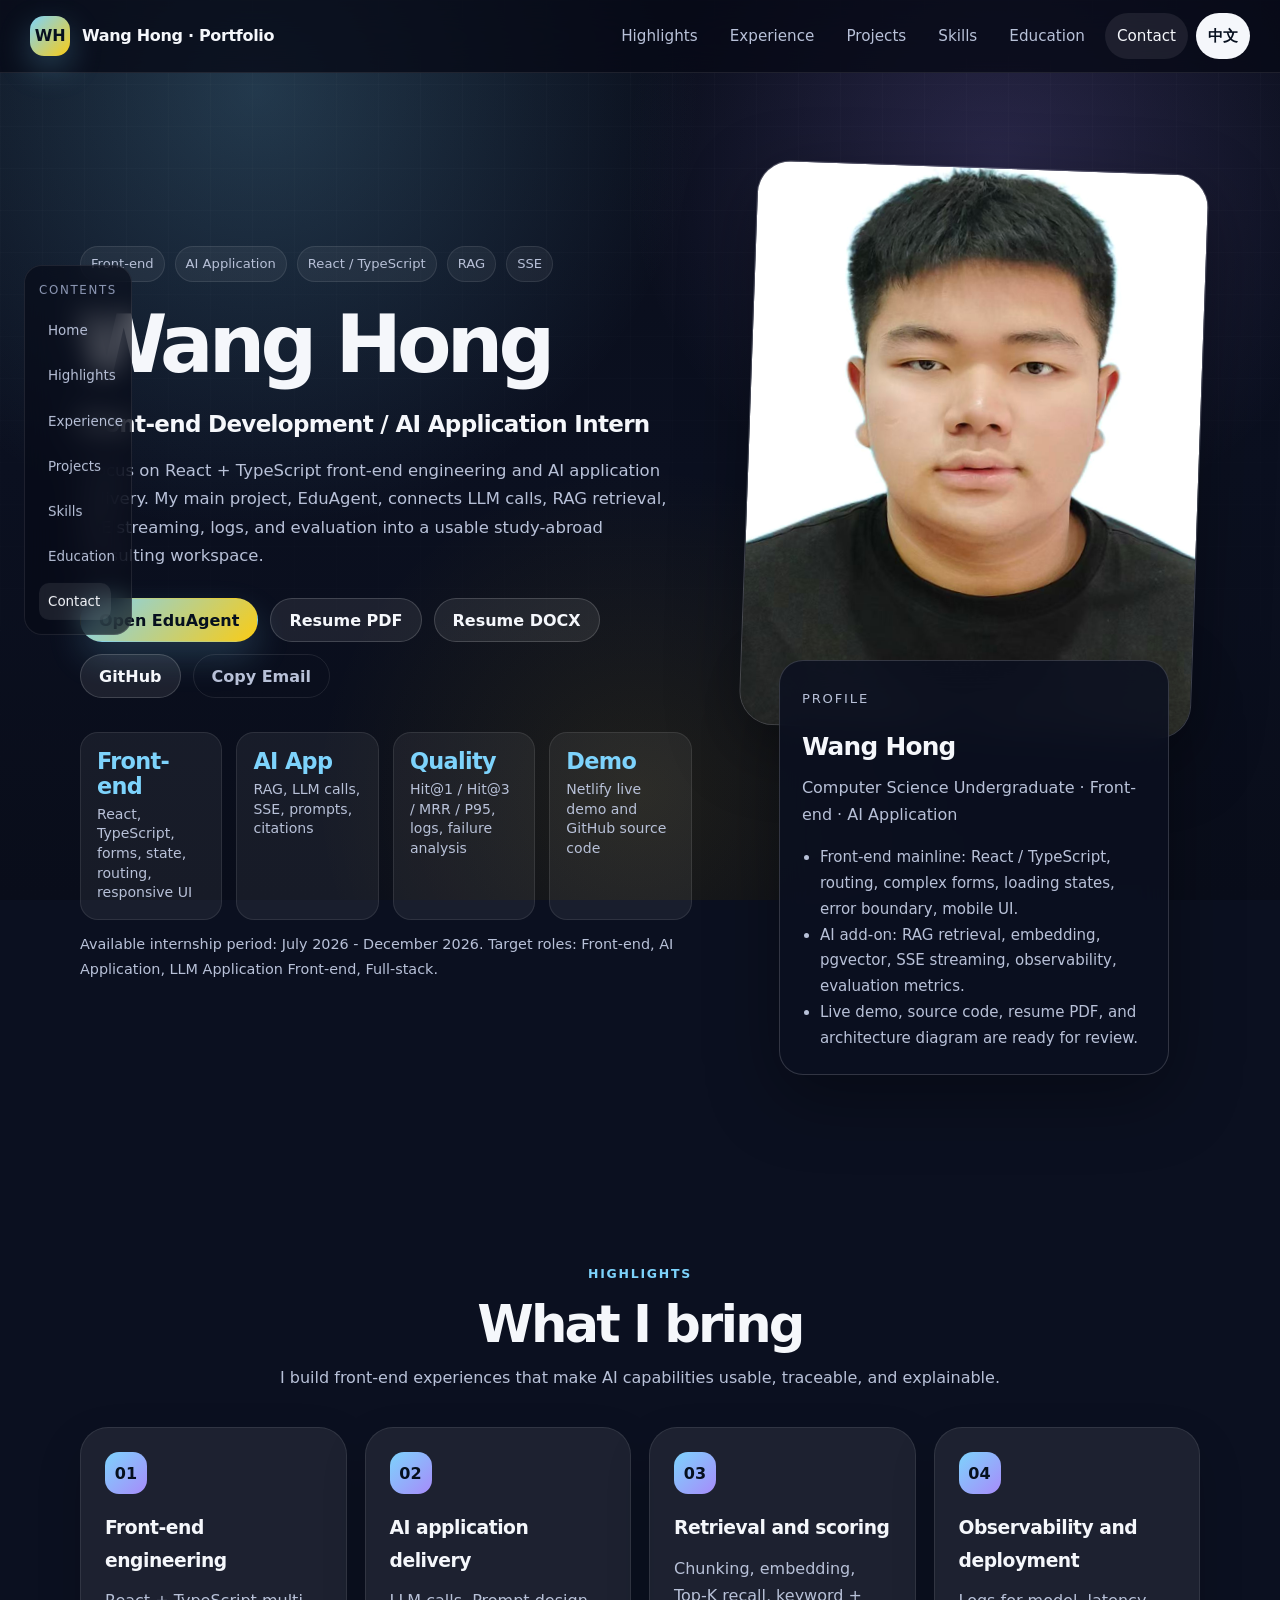
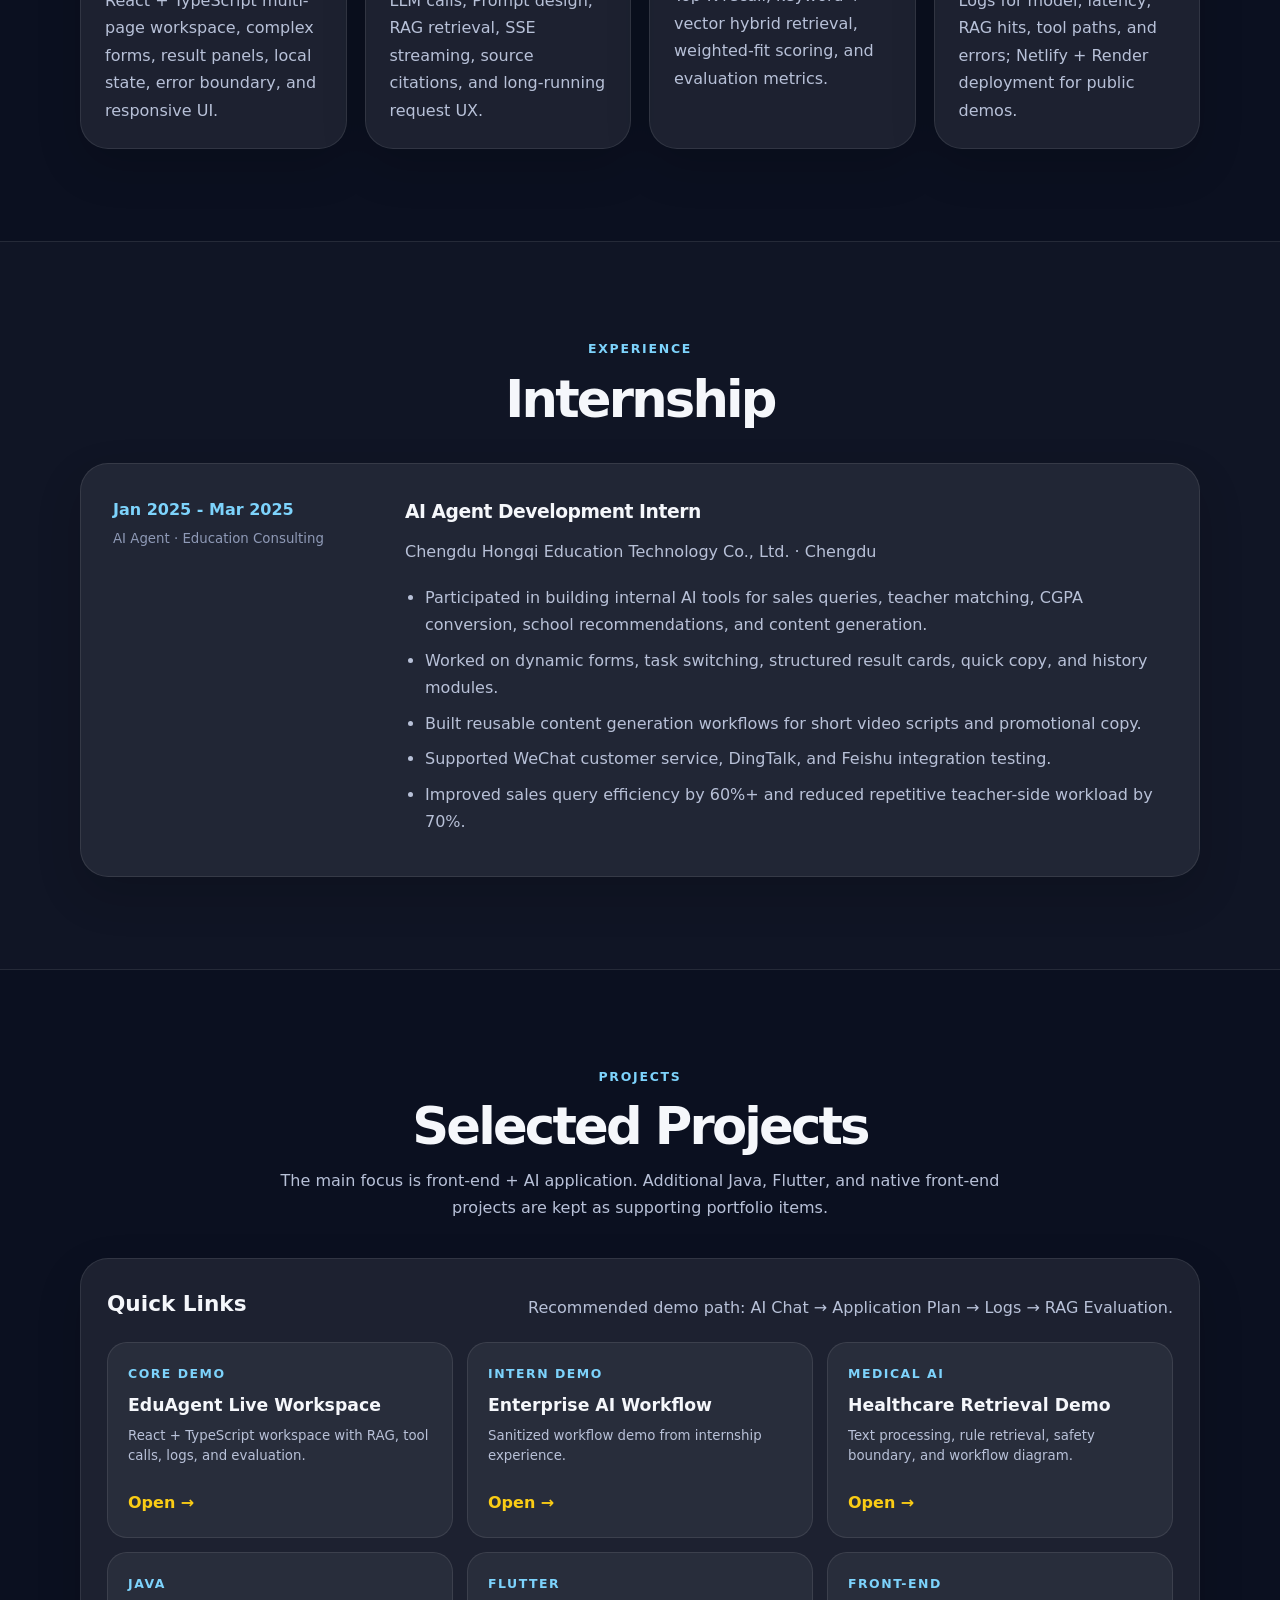
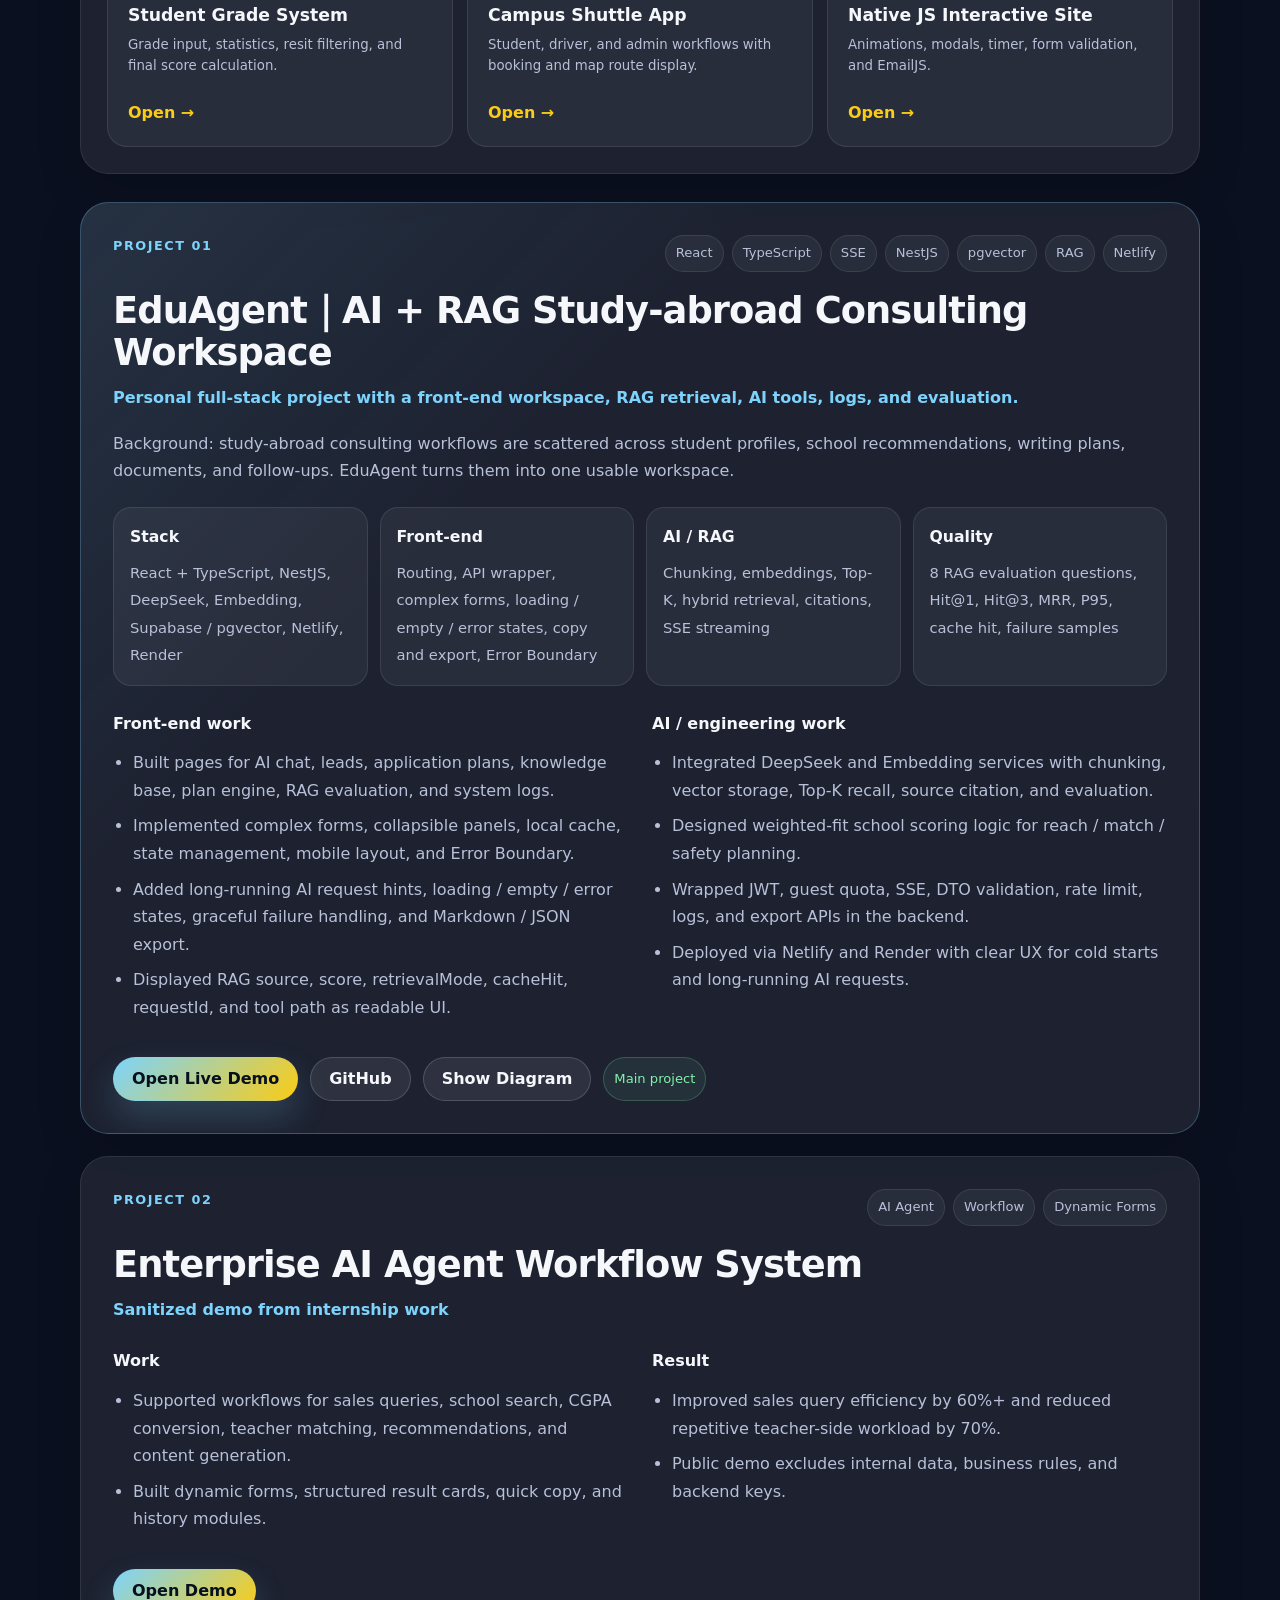
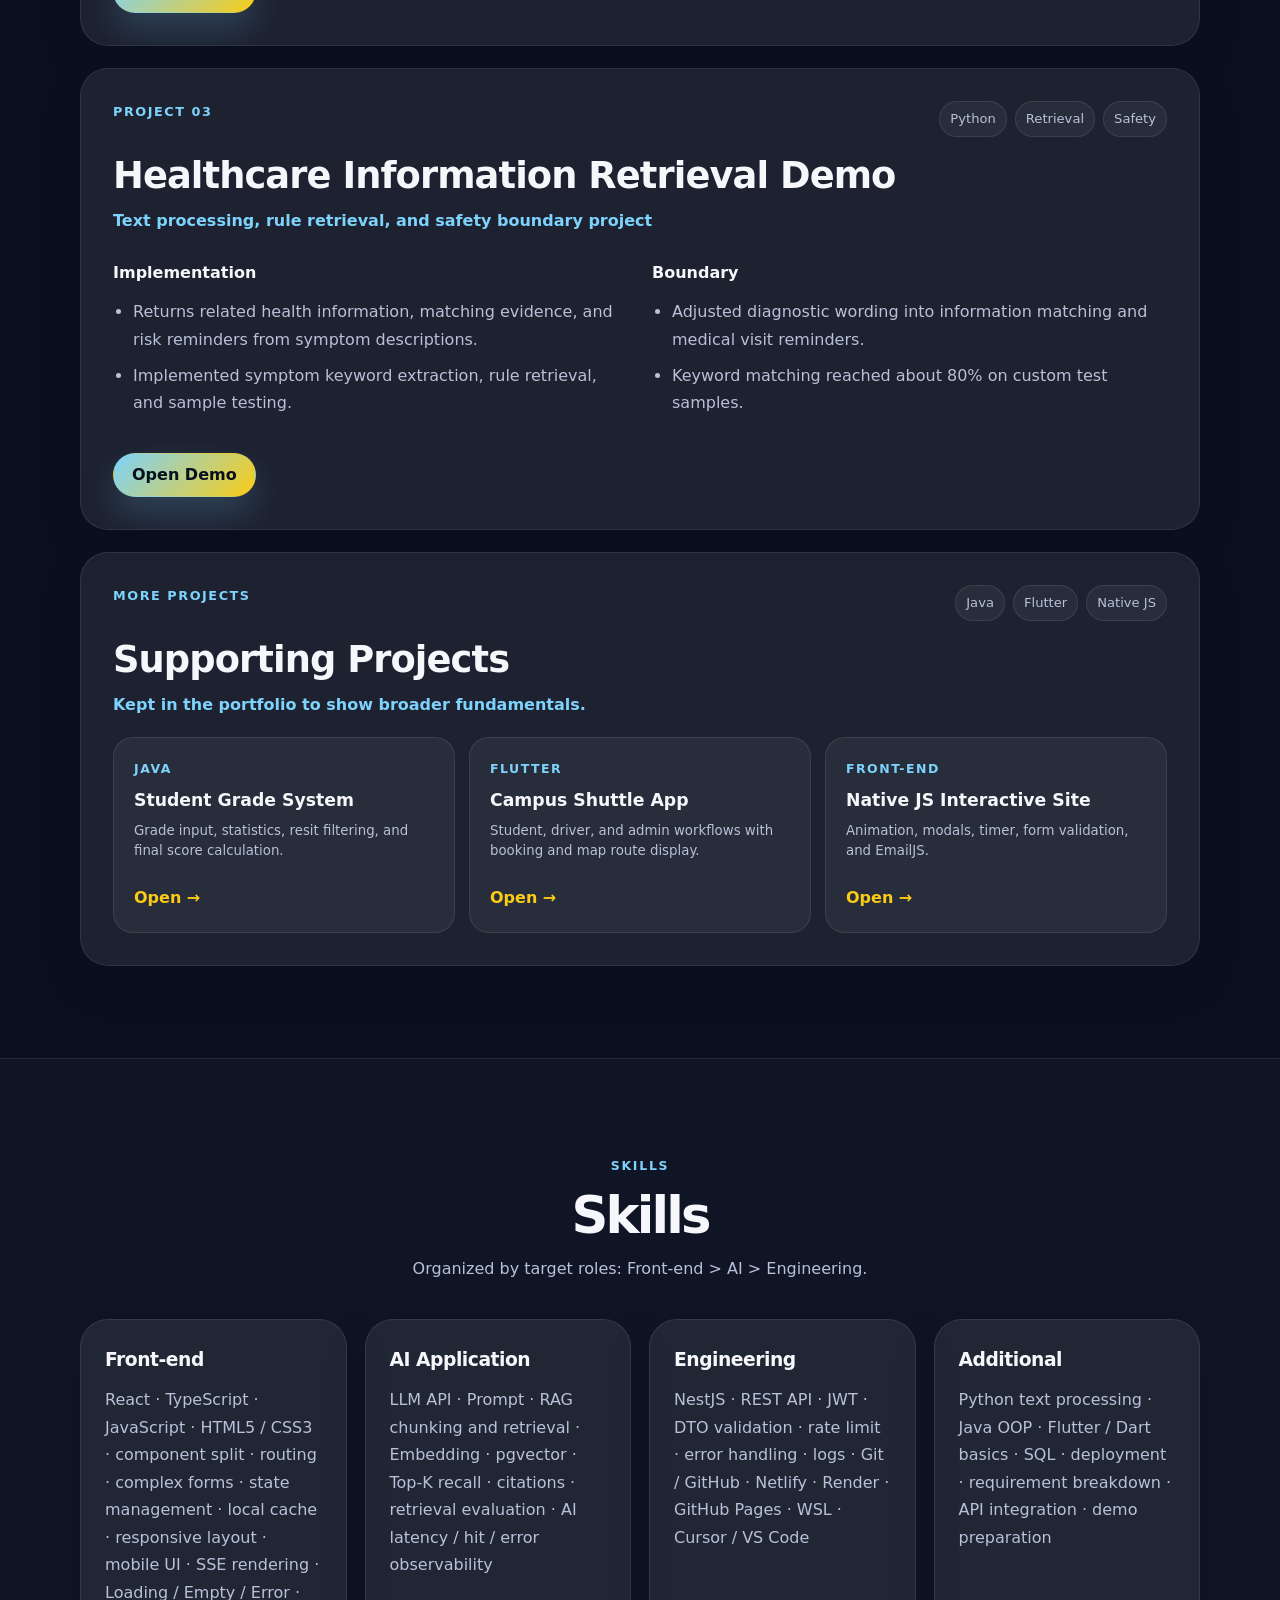
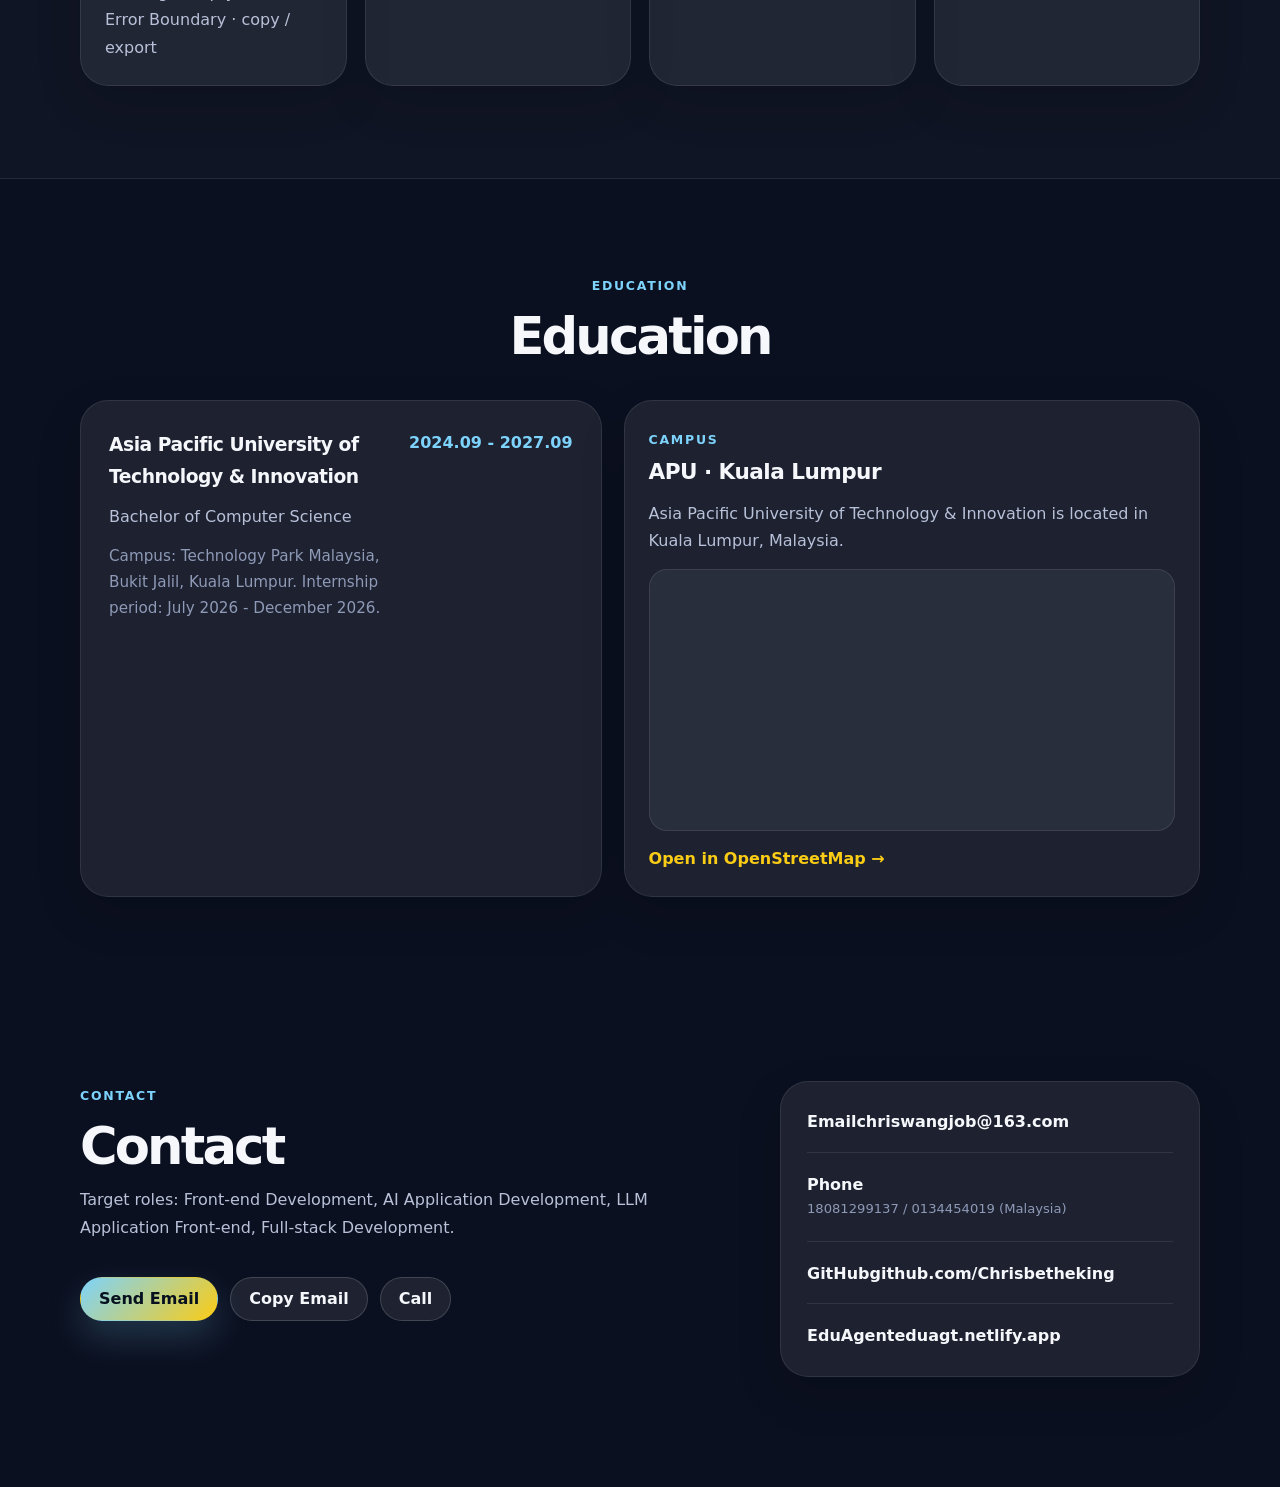
==== commit 2d431787: "Add files via upload" ====
--- a/index-en.html
+++ b/index-en.html
@@ -19,7 +19,7 @@
 
     <section id="experience" class="section muted-section"><div class="container"><div class="section-heading"><span>Experience</span><h2>Internship</h2></div><article class="experience-card"><div class="experience-time"><span>Jan 2025 - Mar 2025</span><small>AI Agent · Education Consulting</small></div><div class="experience-content"><h3>AI Agent Development Intern</h3><p class="company">Chengdu Hongqi Education Technology Co., Ltd. · Chengdu</p><ul class="clean-list"><li>Participated in building internal AI tools for sales queries, teacher matching, CGPA conversion, school recommendations, and content generation.</li><li>Worked on dynamic forms, task switching, structured result cards, quick copy, and history modules.</li><li>Built reusable content generation workflows for short video scripts and promotional copy.</li><li>Supported WeChat customer service, DingTalk, and Feishu integration testing.</li><li>Improved sales query efficiency by 60%+ and reduced repetitive teacher-side workload by 70%.</li></ul></div></article></div></section>
 
-    <section id="projects" class="section"><div class="container"><div class="section-heading"><span>Projects</span><h2>Selected Projects</h2><p>The main focus is front-end + AI application. Additional Java, Flutter, and native front-end projects are kept as supporting portfolio items.</p></div><div class="demo-panel"><div class="demo-panel-head"><h3>Quick Links</h3><p>Recommended demo path: AI Chat → Application Plan → Logs → RAG Evaluation.</p></div><div class="demo-grid"><a class="demo-tile" href="https://eduagt.netlify.app" target="_blank" rel="noopener"><span>Core Demo</span><strong>EduAgent Live Workspace</strong><small>React + TypeScript workspace with RAG, tool calls, logs, and evaluation.</small><em>Open →</em></a><a class="demo-tile" href="https://github.com/Chrisbetheking/edu-agent-rag-workspace" target="_blank" rel="noopener"><span>Source</span><strong>EduAgent GitHub</strong><small>Front-end, backend, and deployment code.</small><em>View Source →</em></a><a class="demo-tile" href="resume.pdf?v=20260514" target="_blank" rel="noopener"><span>Resume</span><strong>Resume PDF</strong><small>One-page resume for front-end / AI application internship roles.</small><em>View PDF →</em></a><a class="demo-tile" href="https://chrisbetheking.github.io/ai-agent-workflow-platform-/" target="_blank" rel="noopener"><span>Intern Demo</span><strong>Enterprise AI Workflow</strong><small>Sanitized workflow demo from internship experience.</small><em>Open →</em></a><a class="demo-tile" href="https://chrisbetheking.github.io/medical-qa-demo/" target="_blank" rel="noopener"><span>Medical AI</span><strong>Healthcare Retrieval Demo</strong><small>Text processing, rule retrieval, safety boundary, and workflow diagram.</small><em>Open →</em></a><a class="demo-tile" href="https://chrisbetheking.github.io/java-student-management-system/java-grade-demo.html" target="_blank" rel="noopener"><span>Java</span><strong>Student Grade System</strong><small>Grade input, statistics, resit filtering, and final score calculation.</small><em>Open →</em></a><a class="demo-tile" href="https://chrisbetheking.github.io/Flutter-Campus-Shuttle-App/" target="_blank" rel="noopener"><span>Flutter</span><strong>Campus Shuttle App</strong><small>Student, driver, and admin workflows with booking and map route display.</small><em>Open →</em></a><a class="demo-tile" href="https://chrisbetheking.github.io/whwithyn/" target="_blank" rel="noopener"><span>Front-end</span><strong>Native JS Interactive Site</strong><small>Animations, modals, timer, form validation, and EmailJS.</small><em>Open →</em></a></div></div>
+    <section id="projects" class="section"><div class="container"><div class="section-heading"><span>Projects</span><h2>Selected Projects</h2><p>The main focus is front-end + AI application. Additional Java, Flutter, and native front-end projects are kept as supporting portfolio items.</p></div><div class="demo-panel"><div class="demo-panel-head"><h3>Quick Links</h3><p>Recommended demo path: AI Chat → Application Plan → Logs → RAG Evaluation.</p></div><div class="demo-grid"><a class="demo-tile" href="https://eduagt.netlify.app" target="_blank" rel="noopener"><span>Core Demo</span><strong>EduAgent Live Workspace</strong><small>React + TypeScript workspace with RAG, tool calls, logs, and evaluation.</small><em>Open →</em></a><a class="demo-tile" href="https://chrisbetheking.github.io/ai-agent-workflow-platform-/" target="_blank" rel="noopener"><span>Intern Demo</span><strong>Enterprise AI Workflow</strong><small>Sanitized workflow demo from internship experience.</small><em>Open →</em></a><a class="demo-tile" href="https://chrisbetheking.github.io/medical-qa-demo/" target="_blank" rel="noopener"><span>Medical AI</span><strong>Healthcare Retrieval Demo</strong><small>Text processing, rule retrieval, safety boundary, and workflow diagram.</small><em>Open →</em></a><a class="demo-tile" href="https://chrisbetheking.github.io/java-student-management-system/java-grade-demo.html" target="_blank" rel="noopener"><span>Java</span><strong>Student Grade System</strong><small>Grade input, statistics, resit filtering, and final score calculation.</small><em>Open →</em></a><a class="demo-tile" href="https://chrisbetheking.github.io/Flutter-Campus-Shuttle-App/" target="_blank" rel="noopener"><span>Flutter</span><strong>Campus Shuttle App</strong><small>Student, driver, and admin workflows with booking and map route display.</small><em>Open →</em></a><a class="demo-tile" href="https://chrisbetheking.github.io/whwithyn/" target="_blank" rel="noopener"><span>Front-end</span><strong>Native JS Interactive Site</strong><small>Animations, modals, timer, form validation, and EmailJS.</small><em>Open →</em></a></div></div>
     <div class="project-list"><article class="project-card featured"><div class="project-topline"><span>Project 01</span><div class="tag-row"><span>React</span><span>TypeScript</span><span>SSE</span><span>NestJS</span><span>pgvector</span><span>RAG</span><span>Netlify</span></div></div><h3>EduAgent｜AI + RAG Study-abroad Consulting Workspace</h3><p class="project-subtitle">Personal full-stack project with a front-end workspace, RAG retrieval, AI tools, logs, and evaluation.</p><p>Background: study-abroad consulting workflows are scattered across student profiles, school recommendations, writing plans, documents, and follow-ups. EduAgent turns them into one usable workspace.</p><div class="project-metric-grid"><div><strong>Stack</strong><span>React + TypeScript, NestJS, DeepSeek, Embedding, Supabase / pgvector, Netlify, Render</span></div><div><strong>Front-end</strong><span>Routing, API wrapper, complex forms, loading / empty / error states, copy and export, Error Boundary</span></div><div><strong>AI / RAG</strong><span>Chunking, embeddings, Top-K, hybrid retrieval, citations, SSE streaming</span></div><div><strong>Quality</strong><span>8 RAG evaluation questions, Hit@1, Hit@3, MRR, P95, cache hit, failure samples</span></div></div><div class="project-columns"><div><h4>Front-end work</h4><ul><li>Built pages for AI chat, leads, application plans, knowledge base, plan engine, RAG evaluation, and system logs.</li><li>Implemented complex forms, collapsible panels, local cache, state management, mobile layout, and Error Boundary.</li><li>Added long-running AI request hints, loading / empty / error states, graceful failure handling, and Markdown / JSON export.</li><li>Displayed RAG source, score, retrievalMode, cacheHit, requestId, and tool path as readable UI.</li></ul></div><div><h4>AI / engineering work</h4><ul><li>Integrated DeepSeek and Embedding services with chunking, vector storage, Top-K recall, source citation, and evaluation.</li><li>Designed weighted-fit school scoring logic for reach / match / safety planning.</li><li>Wrapped JWT, guest quota, SSE, DTO validation, rate limit, logs, and export APIs in the backend.</li><li>Deployed via Netlify and Render with clear UX for cold starts and long-running AI requests.</li></ul></div></div><div class="project-actions"><a class="btn primary" href="https://eduagt.netlify.app" target="_blank" rel="noopener">Open Live Demo</a><a class="btn secondary" href="https://github.com/Chrisbetheking/edu-agent-rag-workspace" target="_blank" rel="noopener">GitHub</a><button class="btn secondary toggle-panel" type="button" data-target="eduagent-diagram">Show Diagram</button><span class="status-pill">Main project</span></div><div class="diagram-panel" id="eduagent-diagram"><img src="eduagent-architecture-en.svg" alt="EduAgent architecture diagram" /></div></article>
     <article class="project-card"><div class="project-topline"><span>Project 02</span><div class="tag-row"><span>AI Agent</span><span>Workflow</span><span>Dynamic Forms</span></div></div><h3>Enterprise AI Agent Workflow System</h3><p class="project-subtitle">Sanitized demo from internship work</p><div class="project-columns"><div><h4>Work</h4><ul><li>Supported workflows for sales queries, school search, CGPA conversion, teacher matching, recommendations, and content generation.</li><li>Built dynamic forms, structured result cards, quick copy, and history modules.</li></ul></div><div><h4>Result</h4><ul><li>Improved sales query efficiency by 60%+ and reduced repetitive teacher-side workload by 70%.</li><li>Public demo excludes internal data, business rules, and backend keys.</li></ul></div></div><div class="project-actions"><a class="btn primary" href="https://chrisbetheking.github.io/ai-agent-workflow-platform-/" target="_blank" rel="noopener">Open Demo</a></div></article>
     <article class="project-card"><div class="project-topline"><span>Project 03</span><div class="tag-row"><span>Python</span><span>Retrieval</span><span>Safety</span></div></div><h3>Healthcare Information Retrieval Demo</h3><p class="project-subtitle">Text processing, rule retrieval, and safety boundary project</p><div class="project-columns"><div><h4>Implementation</h4><ul><li>Returns related health information, matching evidence, and risk reminders from symptom descriptions.</li><li>Implemented symptom keyword extraction, rule retrieval, and sample testing.</li></ul></div><div><h4>Boundary</h4><ul><li>Adjusted diagnostic wording into information matching and medical visit reminders.</li><li>Keyword matching reached about 80% on custom test samples.</li></ul></div></div><div class="project-actions"><a class="btn primary" href="https://chrisbetheking.github.io/medical-qa-demo/" target="_blank" rel="noopener">Open Demo</a></div></article>
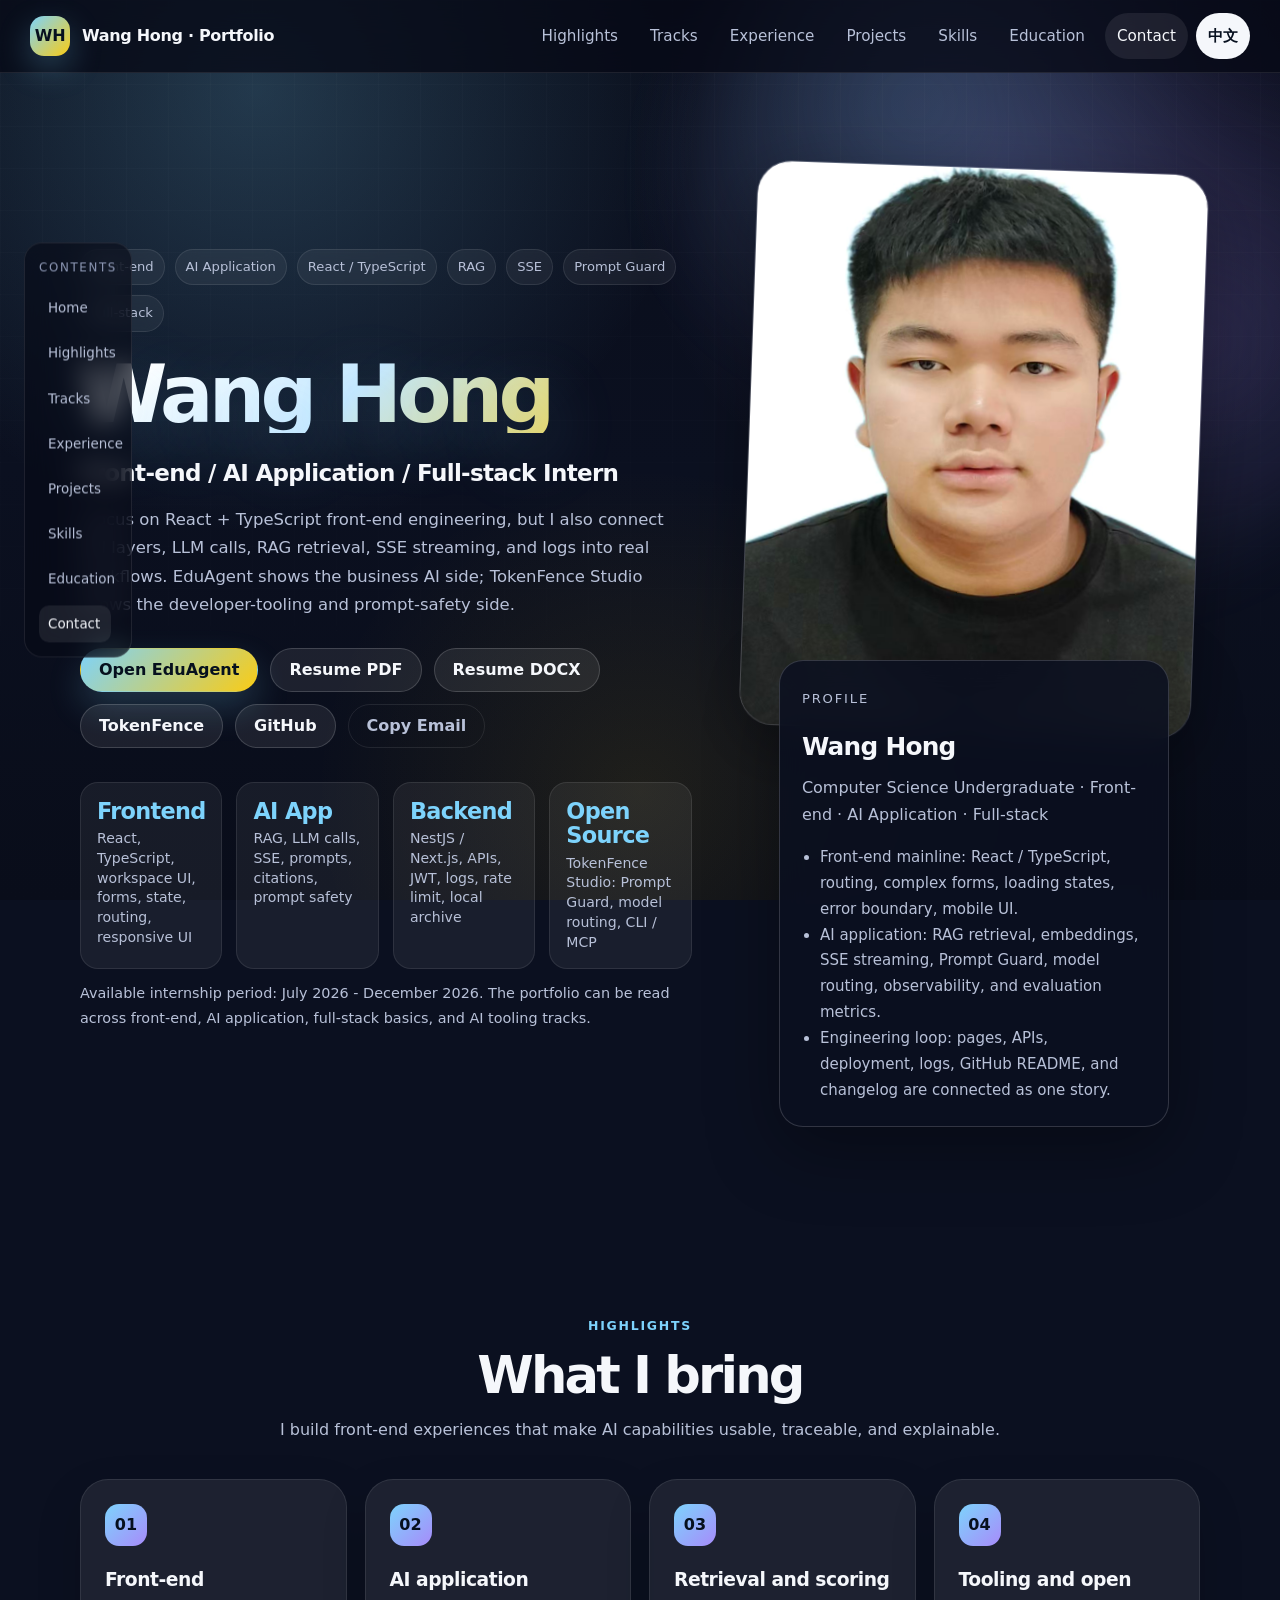
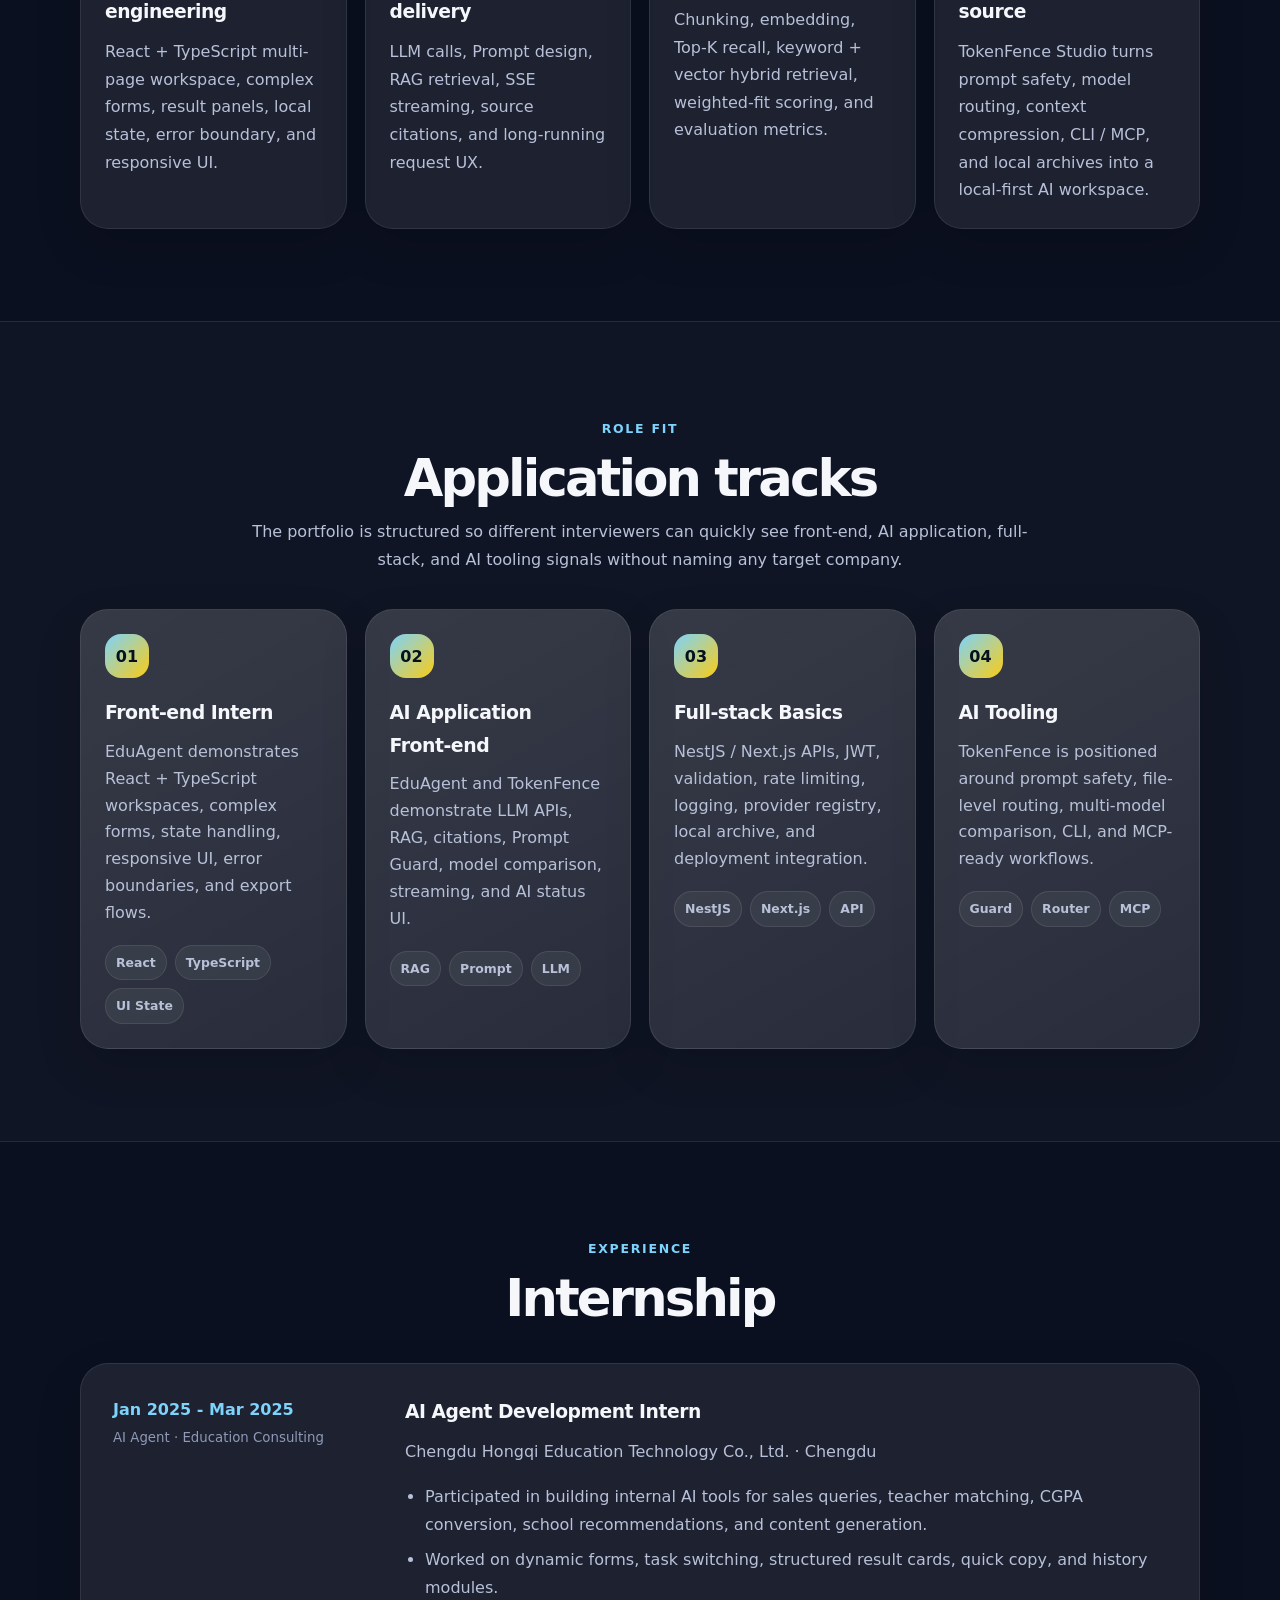
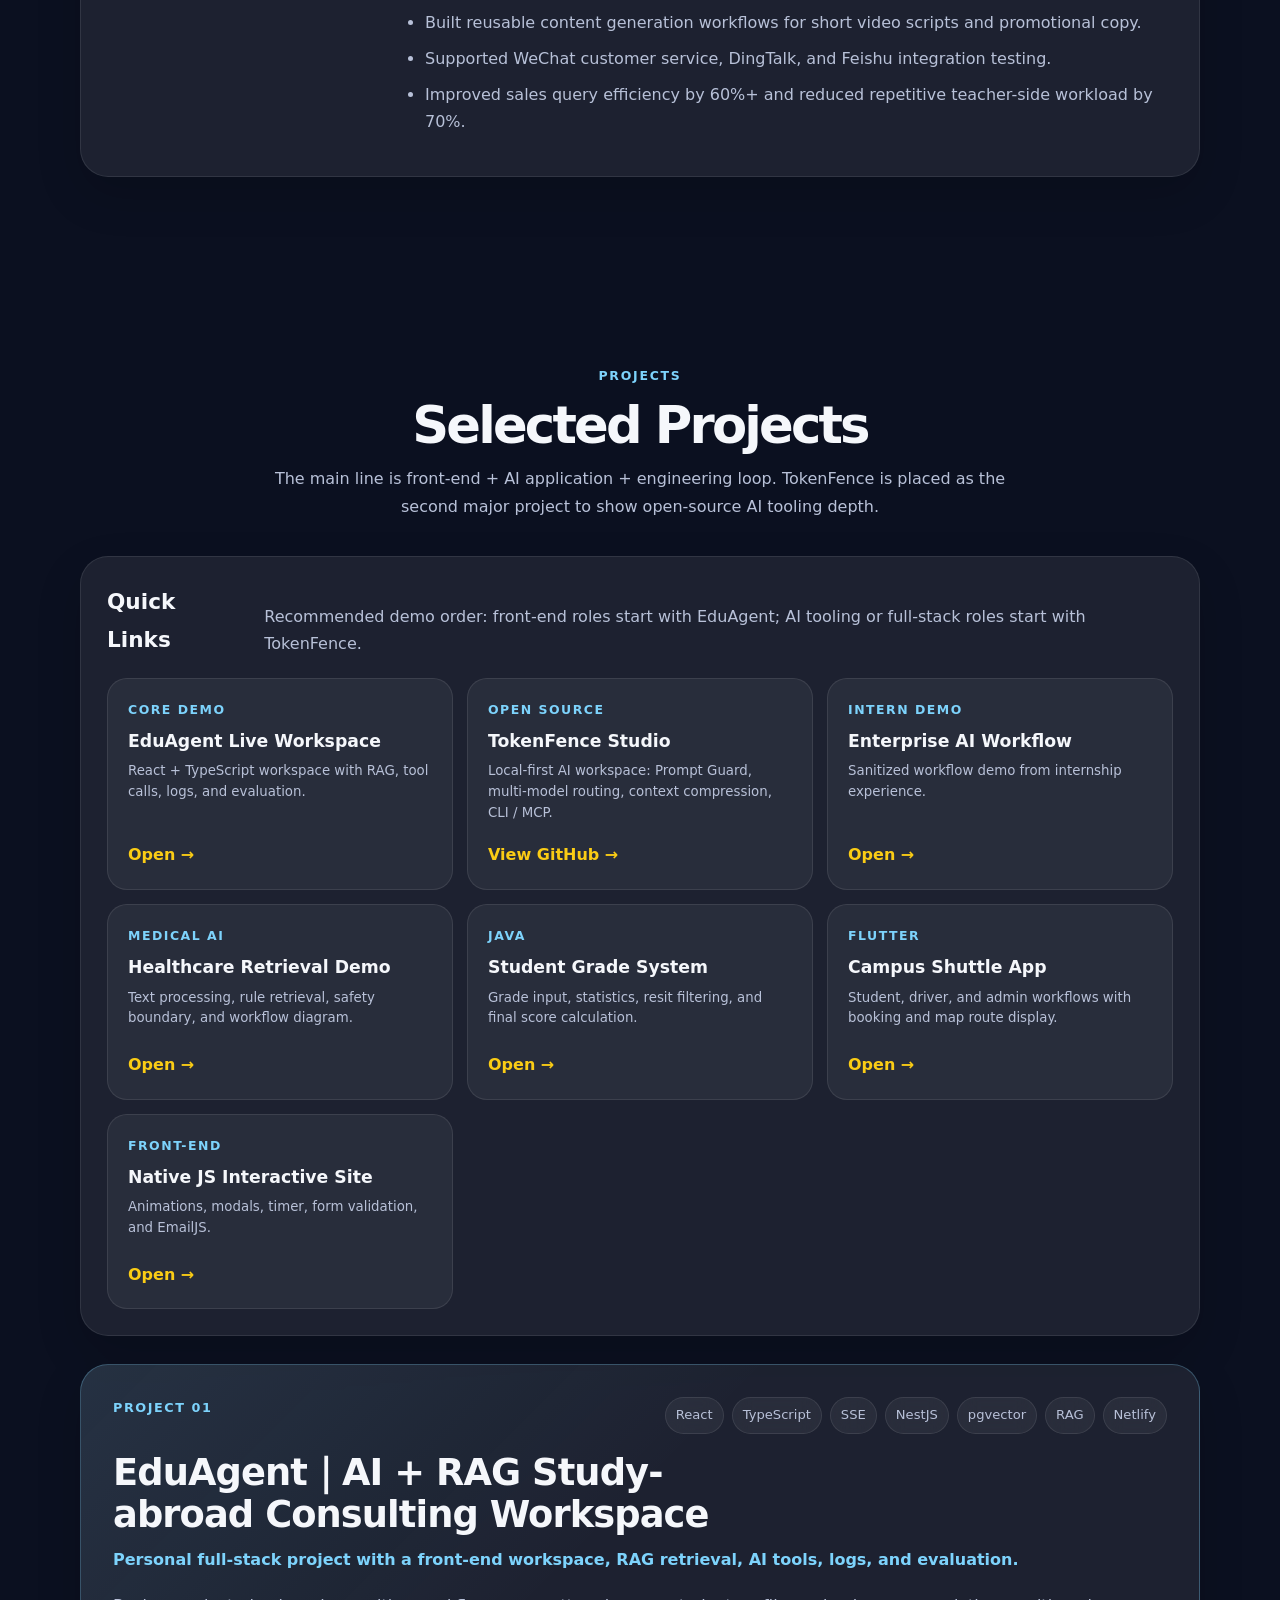
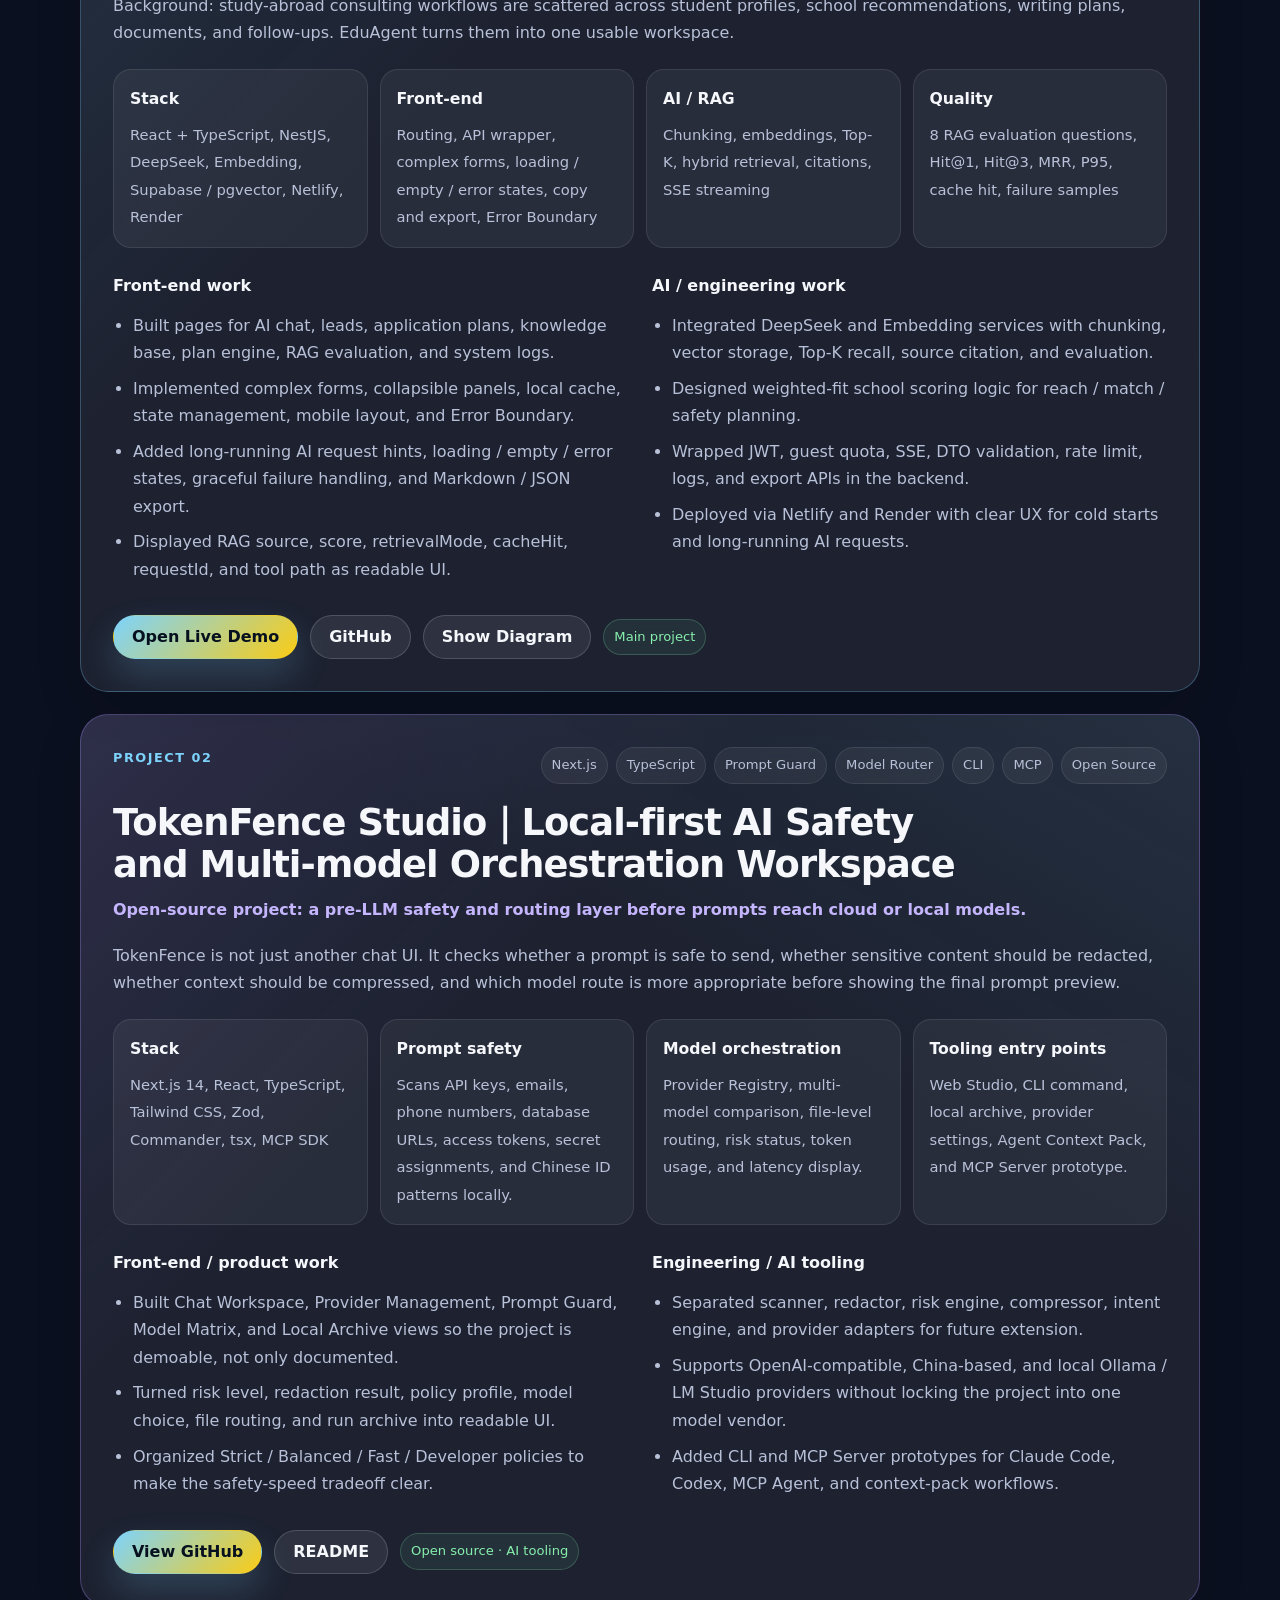
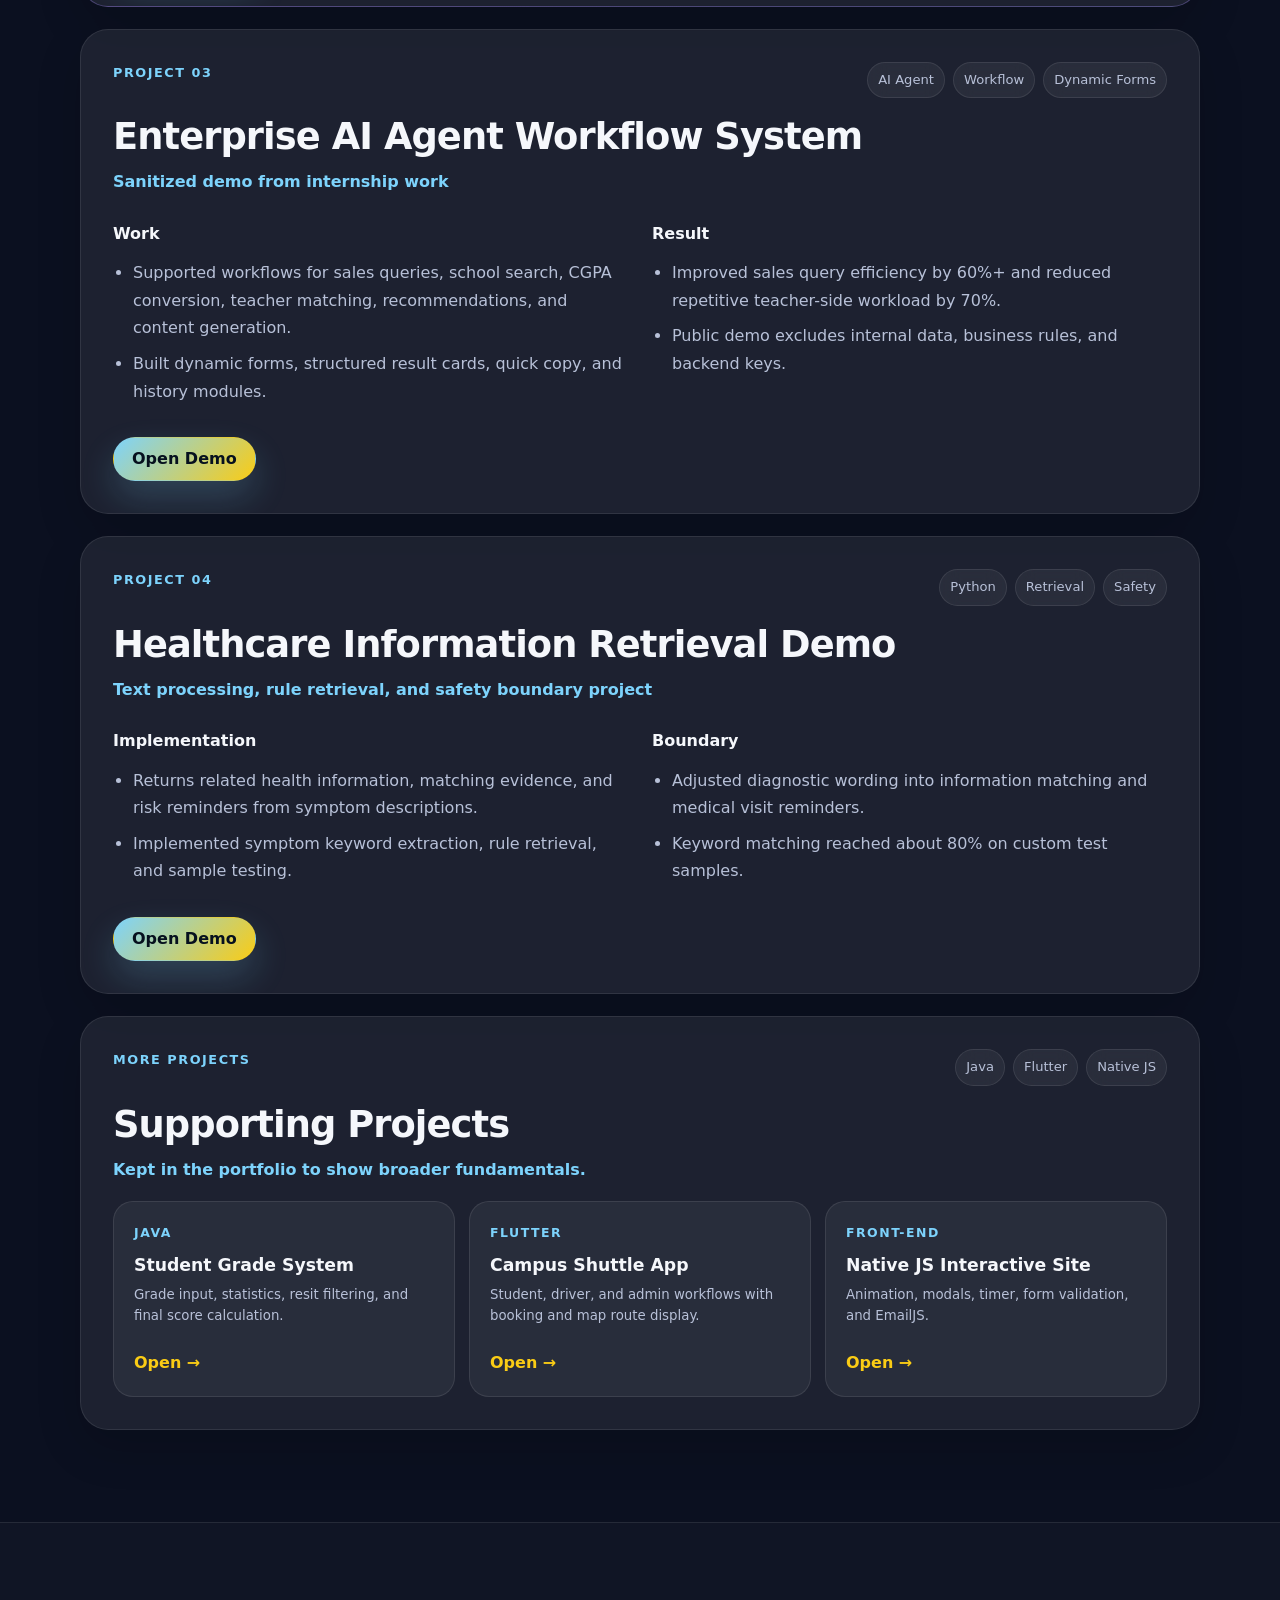
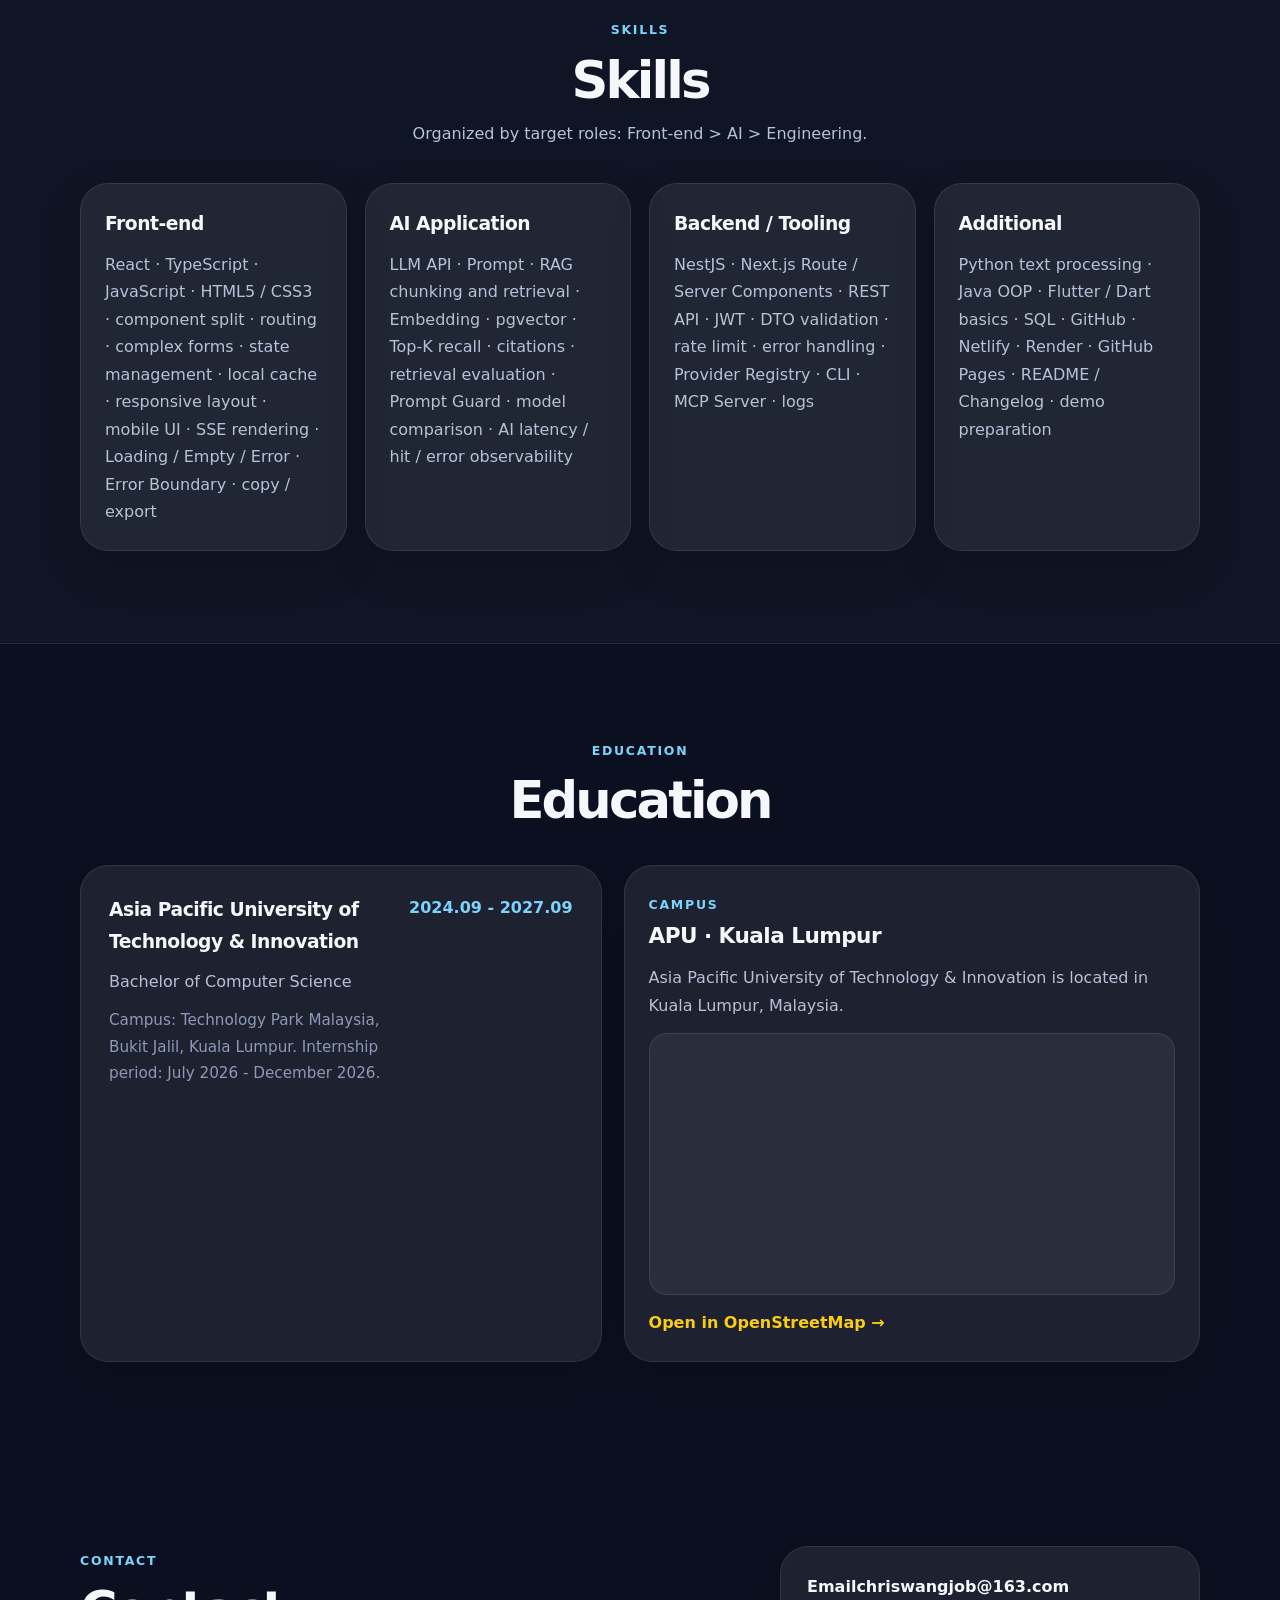
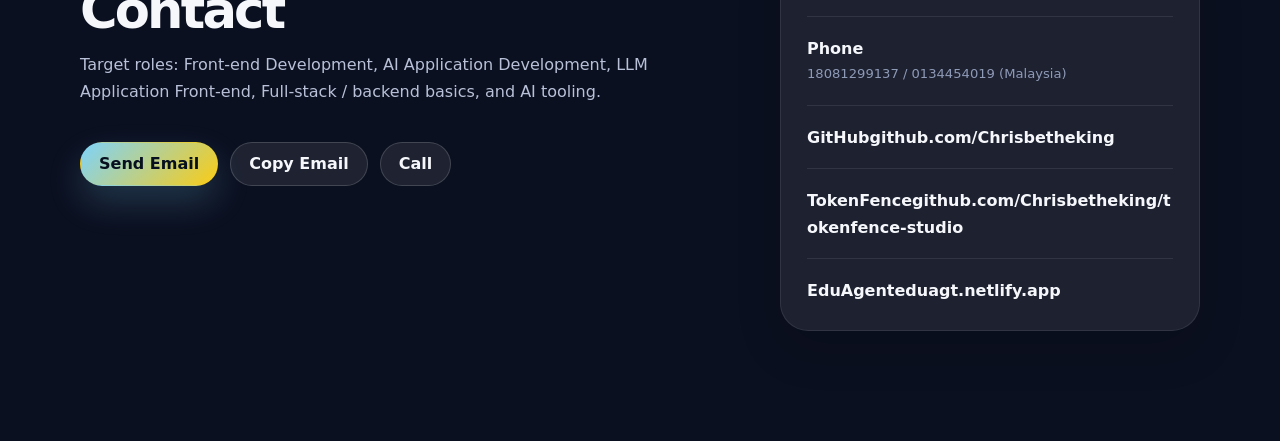
==== commit fc306abc: "Add files via upload" ====
--- a/index-en.html
+++ b/index-en.html
@@ -1,32 +1,46 @@
 <!DOCTYPE html>
 <html lang="en">
 <head>
-  <meta charset="UTF-8" />
-  <meta name="viewport" content="width=device-width, initial-scale=1.0" />
-  <title>Wang Hong | Front-end / AI Application Intern</title>
-  <meta name="description" content="Wang Hong's portfolio for front-end and AI application internship roles. Featuring EduAgent: React + TypeScript workspace, RAG retrieval, SSE streaming, observability, and deployment." />
-  <link rel="stylesheet" href="style.css" />
+<meta charset="utf-8"/>
+<meta content="width=device-width, initial-scale=1.0" name="viewport"/>
+<title>Wang Hong | Front-end / AI Application / Full-stack Intern</title>
+<meta content="Wang Hong portfolio for front-end, AI application, and full-stack internship roles. Featuring EduAgent and TokenFence Studio: React, TypeScript, Next.js, RAG, SSE, Prompt Guard, multi-model routing, CLI / MCP, observability, and deployment." name="description"/>
+<link href="style.css" rel="stylesheet"/>
 </head>
 <body>
-  <div class="page-bg"></div>
-  <header class="site-header"><nav class="nav"><a class="brand" href="#top" aria-label="Back to home"><span class="brand-mark">WH</span><span class="brand-text">Wang Hong · Portfolio</span></a><button class="nav-toggle" type="button" aria-label="Open navigation" aria-expanded="false"><span></span><span></span></button><div class="nav-links"><a href="#highlights">Highlights</a><a href="#experience">Experience</a><a href="#projects">Projects</a><a href="#skills">Skills</a><a href="#education">Education</a><a href="#contact">Contact</a><a class="language-link" href="index.html">中文</a></div></nav></header>
-  <aside class="side-index" aria-label="Page contents"><span>Contents</span><a href="#top">Home</a><a href="#highlights">Highlights</a><a href="#experience">Experience</a><a href="#projects">Projects</a><a href="#skills">Skills</a><a href="#education">Education</a><a href="#contact">Contact</a></aside>
-
-  <main id="top">
-    <section class="hero section"><div class="container hero-grid"><div class="hero-copy"><div class="eyebrow"><span>Front-end</span><span>AI Application</span><span>React / TypeScript</span><span>RAG</span><span>SSE</span></div><h1>Wang Hong</h1><p class="hero-title">Front-end Development / AI Application Intern</p><p class="hero-text">I focus on React + TypeScript front-end engineering and AI application delivery. My main project, EduAgent, connects LLM calls, RAG retrieval, SSE streaming, logs, and evaluation into a usable study-abroad consulting workspace.</p><div class="hero-actions"><a class="btn primary" href="https://eduagt.netlify.app" target="_blank" rel="noopener">Open EduAgent</a><a class="btn secondary" href="resume.pdf?v=20260514" target="_blank" rel="noopener">Resume PDF</a><a class="btn secondary" href="resume.docx?v=20260514" target="_blank" rel="noopener">Resume DOCX</a><a class="btn secondary" href="https://github.com/Chrisbetheking" target="_blank" rel="noopener">GitHub</a><button class="btn ghost copy-email" type="button" data-email="chriswangjob@163.com">Copy Email</button></div><div class="stats"><div class="stat-card"><strong>Front-end</strong><span>React, TypeScript, forms, state, routing, responsive UI</span></div><div class="stat-card"><strong>AI App</strong><span>RAG, LLM calls, SSE, prompts, citations</span></div><div class="stat-card"><strong>Quality</strong><span>Hit@1 / Hit@3 / MRR / P95, logs, failure analysis</span></div><div class="stat-card"><strong>Demo</strong><span>Netlify live demo and GitHub source code</span></div></div><p class="metric-note">Available internship period: July 2026 - December 2026. Target roles: Front-end, AI Application, LLM Application Front-end, Full-stack.</p></div><div class="hero-card"><div class="portrait-wrap"><img src="avatar.jpg" alt="Wang Hong portrait" class="portrait" /></div><div class="profile-card"><p class="profile-label">Profile</p><h2>Wang Hong</h2><p>Computer Science Undergraduate · Front-end · AI Application</p><ul><li>Front-end mainline: React / TypeScript, routing, complex forms, loading states, error boundary, mobile UI.</li><li>AI add-on: RAG retrieval, embedding, pgvector, SSE streaming, observability, evaluation metrics.</li><li>Live demo, source code, resume PDF, and architecture diagram are ready for review.</li></ul></div></div></div></section>
-
-    <section id="highlights" class="section"><div class="container"><div class="section-heading"><span>Highlights</span><h2>What I bring</h2><p>I build front-end experiences that make AI capabilities usable, traceable, and explainable.</p></div><div class="highlight-grid"><article class="highlight-card"><div class="card-icon">01</div><h3>Front-end engineering</h3><p>React + TypeScript multi-page workspace, complex forms, result panels, local state, error boundary, and responsive UI.</p></article><article class="highlight-card"><div class="card-icon">02</div><h3>AI application delivery</h3><p>LLM calls, Prompt design, RAG retrieval, SSE streaming, source citations, and long-running request UX.</p></article><article class="highlight-card"><div class="card-icon">03</div><h3>Retrieval and scoring</h3><p>Chunking, embedding, Top-K recall, keyword + vector hybrid retrieval, weighted-fit scoring, and evaluation metrics.</p></article><article class="highlight-card"><div class="card-icon">04</div><h3>Observability and deployment</h3><p>Logs for model, latency, RAG hits, tool paths, and errors; Netlify + Render deployment for public demos.</p></article></div></div></section>
-
-    <section id="experience" class="section muted-section"><div class="container"><div class="section-heading"><span>Experience</span><h2>Internship</h2></div><article class="experience-card"><div class="experience-time"><span>Jan 2025 - Mar 2025</span><small>AI Agent · Education Consulting</small></div><div class="experience-content"><h3>AI Agent Development Intern</h3><p class="company">Chengdu Hongqi Education Technology Co., Ltd. · Chengdu</p><ul class="clean-list"><li>Participated in building internal AI tools for sales queries, teacher matching, CGPA conversion, school recommendations, and content generation.</li><li>Worked on dynamic forms, task switching, structured result cards, quick copy, and history modules.</li><li>Built reusable content generation workflows for short video scripts and promotional copy.</li><li>Supported WeChat customer service, DingTalk, and Feishu integration testing.</li><li>Improved sales query efficiency by 60%+ and reduced repetitive teacher-side workload by 70%.</li></ul></div></article></div></section>
-
-    <section id="projects" class="section"><div class="container"><div class="section-heading"><span>Projects</span><h2>Selected Projects</h2><p>The main focus is front-end + AI application. Additional Java, Flutter, and native front-end projects are kept as supporting portfolio items.</p></div><div class="demo-panel"><div class="demo-panel-head"><h3>Quick Links</h3><p>Recommended demo path: AI Chat → Application Plan → Logs → RAG Evaluation.</p></div><div class="demo-grid"><a class="demo-tile" href="https://eduagt.netlify.app" target="_blank" rel="noopener"><span>Core Demo</span><strong>EduAgent Live Workspace</strong><small>React + TypeScript workspace with RAG, tool calls, logs, and evaluation.</small><em>Open →</em></a><a class="demo-tile" href="https://chrisbetheking.github.io/ai-agent-workflow-platform-/" target="_blank" rel="noopener"><span>Intern Demo</span><strong>Enterprise AI Workflow</strong><small>Sanitized workflow demo from internship experience.</small><em>Open →</em></a><a class="demo-tile" href="https://chrisbetheking.github.io/medical-qa-demo/" target="_blank" rel="noopener"><span>Medical AI</span><strong>Healthcare Retrieval Demo</strong><small>Text processing, rule retrieval, safety boundary, and workflow diagram.</small><em>Open →</em></a><a class="demo-tile" href="https://chrisbetheking.github.io/java-student-management-system/java-grade-demo.html" target="_blank" rel="noopener"><span>Java</span><strong>Student Grade System</strong><small>Grade input, statistics, resit filtering, and final score calculation.</small><em>Open →</em></a><a class="demo-tile" href="https://chrisbetheking.github.io/Flutter-Campus-Shuttle-App/" target="_blank" rel="noopener"><span>Flutter</span><strong>Campus Shuttle App</strong><small>Student, driver, and admin workflows with booking and map route display.</small><em>Open →</em></a><a class="demo-tile" href="https://chrisbetheking.github.io/whwithyn/" target="_blank" rel="noopener"><span>Front-end</span><strong>Native JS Interactive Site</strong><small>Animations, modals, timer, form validation, and EmailJS.</small><em>Open →</em></a></div></div>
-    <div class="project-list"><article class="project-card featured"><div class="project-topline"><span>Project 01</span><div class="tag-row"><span>React</span><span>TypeScript</span><span>SSE</span><span>NestJS</span><span>pgvector</span><span>RAG</span><span>Netlify</span></div></div><h3>EduAgent｜AI + RAG Study-abroad Consulting Workspace</h3><p class="project-subtitle">Personal full-stack project with a front-end workspace, RAG retrieval, AI tools, logs, and evaluation.</p><p>Background: study-abroad consulting workflows are scattered across student profiles, school recommendations, writing plans, documents, and follow-ups. EduAgent turns them into one usable workspace.</p><div class="project-metric-grid"><div><strong>Stack</strong><span>React + TypeScript, NestJS, DeepSeek, Embedding, Supabase / pgvector, Netlify, Render</span></div><div><strong>Front-end</strong><span>Routing, API wrapper, complex forms, loading / empty / error states, copy and export, Error Boundary</span></div><div><strong>AI / RAG</strong><span>Chunking, embeddings, Top-K, hybrid retrieval, citations, SSE streaming</span></div><div><strong>Quality</strong><span>8 RAG evaluation questions, Hit@1, Hit@3, MRR, P95, cache hit, failure samples</span></div></div><div class="project-columns"><div><h4>Front-end work</h4><ul><li>Built pages for AI chat, leads, application plans, knowledge base, plan engine, RAG evaluation, and system logs.</li><li>Implemented complex forms, collapsible panels, local cache, state management, mobile layout, and Error Boundary.</li><li>Added long-running AI request hints, loading / empty / error states, graceful failure handling, and Markdown / JSON export.</li><li>Displayed RAG source, score, retrievalMode, cacheHit, requestId, and tool path as readable UI.</li></ul></div><div><h4>AI / engineering work</h4><ul><li>Integrated DeepSeek and Embedding services with chunking, vector storage, Top-K recall, source citation, and evaluation.</li><li>Designed weighted-fit school scoring logic for reach / match / safety planning.</li><li>Wrapped JWT, guest quota, SSE, DTO validation, rate limit, logs, and export APIs in the backend.</li><li>Deployed via Netlify and Render with clear UX for cold starts and long-running AI requests.</li></ul></div></div><div class="project-actions"><a class="btn primary" href="https://eduagt.netlify.app" target="_blank" rel="noopener">Open Live Demo</a><a class="btn secondary" href="https://github.com/Chrisbetheking/edu-agent-rag-workspace" target="_blank" rel="noopener">GitHub</a><button class="btn secondary toggle-panel" type="button" data-target="eduagent-diagram">Show Diagram</button><span class="status-pill">Main project</span></div><div class="diagram-panel" id="eduagent-diagram"><img src="eduagent-architecture-en.svg" alt="EduAgent architecture diagram" /></div></article>
-    <article class="project-card"><div class="project-topline"><span>Project 02</span><div class="tag-row"><span>AI Agent</span><span>Workflow</span><span>Dynamic Forms</span></div></div><h3>Enterprise AI Agent Workflow System</h3><p class="project-subtitle">Sanitized demo from internship work</p><div class="project-columns"><div><h4>Work</h4><ul><li>Supported workflows for sales queries, school search, CGPA conversion, teacher matching, recommendations, and content generation.</li><li>Built dynamic forms, structured result cards, quick copy, and history modules.</li></ul></div><div><h4>Result</h4><ul><li>Improved sales query efficiency by 60%+ and reduced repetitive teacher-side workload by 70%.</li><li>Public demo excludes internal data, business rules, and backend keys.</li></ul></div></div><div class="project-actions"><a class="btn primary" href="https://chrisbetheking.github.io/ai-agent-workflow-platform-/" target="_blank" rel="noopener">Open Demo</a></div></article>
-    <article class="project-card"><div class="project-topline"><span>Project 03</span><div class="tag-row"><span>Python</span><span>Retrieval</span><span>Safety</span></div></div><h3>Healthcare Information Retrieval Demo</h3><p class="project-subtitle">Text processing, rule retrieval, and safety boundary project</p><div class="project-columns"><div><h4>Implementation</h4><ul><li>Returns related health information, matching evidence, and risk reminders from symptom descriptions.</li><li>Implemented symptom keyword extraction, rule retrieval, and sample testing.</li></ul></div><div><h4>Boundary</h4><ul><li>Adjusted diagnostic wording into information matching and medical visit reminders.</li><li>Keyword matching reached about 80% on custom test samples.</li></ul></div></div><div class="project-actions"><a class="btn primary" href="https://chrisbetheking.github.io/medical-qa-demo/" target="_blank" rel="noopener">Open Demo</a></div></article>
-    <article class="project-card"><div class="project-topline"><span>More Projects</span><div class="tag-row"><span>Java</span><span>Flutter</span><span>Native JS</span></div></div><h3>Supporting Projects</h3><p class="project-subtitle">Kept in the portfolio to show broader fundamentals.</p><div class="demo-grid"><a class="demo-tile" href="https://chrisbetheking.github.io/java-student-management-system/java-grade-demo.html" target="_blank" rel="noopener"><span>Java</span><strong>Student Grade System</strong><small>Grade input, statistics, resit filtering, and final score calculation.</small><em>Open →</em></a><a class="demo-tile" href="https://chrisbetheking.github.io/Flutter-Campus-Shuttle-App/" target="_blank" rel="noopener"><span>Flutter</span><strong>Campus Shuttle App</strong><small>Student, driver, and admin workflows with booking and map route display.</small><em>Open →</em></a><a class="demo-tile" href="https://chrisbetheking.github.io/whwithyn/" target="_blank" rel="noopener"><span>Front-end</span><strong>Native JS Interactive Site</strong><small>Animation, modals, timer, form validation, and EmailJS.</small><em>Open →</em></a></div></article></div></div></section>
-
-    <section id="skills" class="section muted-section"><div class="container"><div class="section-heading"><span>Skills</span><h2>Skills</h2><p>Organized by target roles: Front-end > AI > Engineering.</p></div><div class="skill-grid"><div class="skill-card"><h3>Front-end</h3><p>React · TypeScript · JavaScript · HTML5 / CSS3 · component split · routing · complex forms · state management · local cache · responsive layout · mobile UI · SSE rendering · Loading / Empty / Error · Error Boundary · copy / export</p></div><div class="skill-card"><h3>AI Application</h3><p>LLM API · Prompt · RAG chunking and retrieval · Embedding · pgvector · Top-K recall · citations · retrieval evaluation · AI latency / hit / error observability</p></div><div class="skill-card"><h3>Engineering</h3><p>NestJS · REST API · JWT · DTO validation · rate limit · error handling · logs · Git / GitHub · Netlify · Render · GitHub Pages · WSL · Cursor / VS Code</p></div><div class="skill-card"><h3>Additional</h3><p>Python text processing · Java OOP · Flutter / Dart basics · SQL · deployment · requirement breakdown · API integration · demo preparation</p></div></div></div></section>
-
-    <section id="education" class="section"><div class="container"><div class="section-heading"><span>Education</span><h2>Education</h2></div><div class="education-location-grid"><article class="education-card"><div><h3>Asia Pacific University of Technology & Innovation</h3><p>Bachelor of Computer Science</p><p class="education-note">Campus: Technology Park Malaysia, Bukit Jalil, Kuala Lumpur. Internship period: July 2026 - December 2026.</p></div><span>2024.09 - 2027.09</span></article><article class="map-card"><div class="map-copy"><span>Campus</span><h3>APU · Kuala Lumpur</h3><p>Asia Pacific University of Technology & Innovation is located in Kuala Lumpur, Malaysia.</p></div><div class="map-frame"><iframe title="APU Campus Location on OpenStreetMap" src="https://www.openstreetmap.org/export/embed.html?bbox=101.6948%2C3.0522%2C101.7061%2C3.0602&amp;layer=mapnik&amp;marker=3.056069%2C101.700466" loading="lazy"></iframe></div><a class="map-link" href="https://www.openstreetmap.org/?mlat=3.056069&amp;mlon=101.700466#map=16/3.056069/101.700466" target="_blank" rel="noopener">Open in OpenStreetMap →</a></article></div></div></section>
-    <section id="contact" class="section contact-section"><div class="container contact-grid"><div><div class="section-heading align-left"><span>Contact</span><h2>Contact</h2><p>Target roles: Front-end Development, AI Application Development, LLM Application Front-end, Full-stack Development.</p></div><div class="contact-actions"><a class="btn primary" href="mailto:chriswangjob@163.com">Send Email</a><button class="btn secondary copy-email" type="button" data-email="chriswangjob@163.com">Copy Email</button><a class="btn secondary" href="tel:+60134454019">Call</a></div></div><div class="contact-card"><div><strong>Email</strong><a href="mailto:chriswangjob@163.com">chriswangjob@163.com</a></div><div><strong>Phone</strong><span>18081299137 / 0134454019 (Malaysia)</span></div><div><strong>GitHub</strong><a href="https://github.com/Chrisbetheking" target="_blank" rel="noopener">github.com/Chrisbetheking</a></div><div><strong>EduAgent</strong><a href="https://eduagt.netlify.app" target="_blank" rel="noopener">eduagt.netlify.app</a></div></div></div></section>
-  </main><div class="toast" role="status" aria-live="polite"></div><script src="script.js"></script></body></html>
+<div class="page-bg"></div>
+<div aria-hidden="true" class="cursor-glow"></div>
+<div aria-hidden="true" class="scroll-progress"></div>
+<header class="site-header"><nav class="nav"><a aria-label="Back to home" class="brand" href="#top"><span class="brand-mark">WH</span><span class="brand-text">Wang Hong · Portfolio</span></a><button aria-expanded="false" aria-label="Open navigation" class="nav-toggle" type="button"><span></span><span></span></button><div class="nav-links"><a href="#highlights">Highlights</a><a href="#positioning">Tracks</a>
+<a href="#experience">Experience</a><a href="#projects">Projects</a><a href="#skills">Skills</a><a href="#education">Education</a><a href="#contact">Contact</a><a class="language-link" href="index.html">中文</a></div></nav></header>
+<aside aria-label="Page contents" class="side-index"><span>Contents</span><a href="#top">Home</a><a href="#highlights">Highlights</a><a href="#positioning">Tracks</a>
+<a href="#experience">Experience</a><a href="#projects">Projects</a><a href="#skills">Skills</a><a href="#education">Education</a><a href="#contact">Contact</a></aside>
+<main id="top">
+<section class="hero section"><div class="container hero-grid"><div class="hero-copy"><div class="eyebrow"><span>Front-end</span><span>AI Application</span><span>React / TypeScript</span><span>RAG</span><span>SSE</span><span>Prompt Guard</span><span>Full-stack</span></div><h1>Wang Hong</h1><p class="hero-title">Front-end / AI Application / Full-stack Intern</p><p class="hero-text">I focus on React + TypeScript front-end engineering, but I also connect API layers, LLM calls, RAG retrieval, SSE streaming, and logs into real workflows. EduAgent shows the business AI side; TokenFence Studio shows the developer-tooling and prompt-safety side.</p><div class="hero-actions"><a class="btn primary" href="https://eduagt.netlify.app" rel="noopener" target="_blank">Open EduAgent</a><a class="btn secondary" href="resume.pdf?v=20260602" rel="noopener" target="_blank">Resume PDF</a><a class="btn secondary" href="resume.docx?v=20260602" rel="noopener" target="_blank">Resume DOCX</a><a class="btn secondary" href="https://github.com/Chrisbetheking/tokenfence-studio" rel="noopener" target="_blank">TokenFence</a>
+<a class="btn secondary" href="https://github.com/Chrisbetheking" rel="noopener" target="_blank">GitHub</a><button class="btn ghost copy-email" data-email="chriswangjob@163.com" type="button">Copy Email</button></div><div class="stats"><div class="stat-card"><strong>Frontend</strong><span>React, TypeScript, workspace UI, forms, state, routing, responsive UI</span></div><div class="stat-card"><strong>AI App</strong><span>RAG, LLM calls, SSE, prompts, citations, prompt safety</span></div><div class="stat-card"><strong>Backend</strong><span>NestJS / Next.js, APIs, JWT, logs, rate limit, local archive</span></div><div class="stat-card"><strong>Open Source</strong><span>TokenFence Studio: Prompt Guard, model routing, CLI / MCP</span></div></div><p class="metric-note">Available internship period: July 2026 - December 2026. The portfolio can be read across front-end, AI application, full-stack basics, and AI tooling tracks.</p></div><div class="hero-card"><div class="portrait-wrap"><img alt="Wang Hong portrait" class="portrait" src="avatar.jpg"/></div><div class="profile-card"><p class="profile-label">Profile</p><h2>Wang Hong</h2><p>Computer Science Undergraduate · Front-end · AI Application · Full-stack</p><ul><li>Front-end mainline: React / TypeScript, routing, complex forms, loading states, error boundary, mobile UI.</li><li>AI application: RAG retrieval, embeddings, SSE streaming, Prompt Guard, model routing, observability, and evaluation metrics.</li><li>Engineering loop: pages, APIs, deployment, logs, GitHub README, and changelog are connected as one story.</li></ul></div></div></div></section>
+<section class="section" id="highlights"><div class="container"><div class="section-heading"><span>Highlights</span><h2>What I bring</h2><p>I build front-end experiences that make AI capabilities usable, traceable, and explainable.</p></div><div class="highlight-grid"><article class="highlight-card"><div class="card-icon">01</div><h3>Front-end engineering</h3><p>React + TypeScript multi-page workspace, complex forms, result panels, local state, error boundary, and responsive UI.</p></article><article class="highlight-card"><div class="card-icon">02</div><h3>AI application delivery</h3><p>LLM calls, Prompt design, RAG retrieval, SSE streaming, source citations, and long-running request UX.</p></article><article class="highlight-card"><div class="card-icon">03</div><h3>Retrieval and scoring</h3><p>Chunking, embedding, Top-K recall, keyword + vector hybrid retrieval, weighted-fit scoring, and evaluation metrics.</p></article><article class="highlight-card"><div class="card-icon">04</div><h3>Tooling and open source</h3><p>TokenFence Studio turns prompt safety, model routing, context compression, CLI / MCP, and local archives into a local-first AI workspace.</p></article></div></div></section>
+<section class="section muted-section" id="positioning">
+<div class="container">
+<div class="section-heading">
+<span>Role Fit</span>
+<h2>Application tracks</h2>
+<p>The portfolio is structured so different interviewers can quickly see front-end, AI application, full-stack, and AI tooling signals without naming any target company.</p>
+</div>
+<div class="role-grid">
+<article class="role-card"><div class="role-number">01</div><h3>Front-end Intern</h3><p>EduAgent demonstrates React + TypeScript workspaces, complex forms, state handling, responsive UI, error boundaries, and export flows.</p><div class="signal-row"><span>React</span><span>TypeScript</span><span>UI State</span></div></article>
+<article class="role-card"><div class="role-number">02</div><h3>AI Application Front-end</h3><p>EduAgent and TokenFence demonstrate LLM APIs, RAG, citations, Prompt Guard, model comparison, streaming, and AI status UI.</p><div class="signal-row"><span>RAG</span><span>Prompt</span><span>LLM</span></div></article>
+<article class="role-card"><div class="role-number">03</div><h3>Full-stack Basics</h3><p>NestJS / Next.js APIs, JWT, validation, rate limiting, logging, provider registry, local archive, and deployment integration.</p><div class="signal-row"><span>NestJS</span><span>Next.js</span><span>API</span></div></article>
+<article class="role-card"><div class="role-number">04</div><h3>AI Tooling</h3><p>TokenFence is positioned around prompt safety, file-level routing, multi-model comparison, CLI, and MCP-ready workflows.</p><div class="signal-row"><span>Guard</span><span>Router</span><span>MCP</span></div></article>
+</div>
+</div>
+</section>
+<section class="section" id="experience"><div class="container"><div class="section-heading"><span>Experience</span><h2>Internship</h2></div><article class="experience-card"><div class="experience-time"><span>Jan 2025 - Mar 2025</span><small>AI Agent · Education Consulting</small></div><div class="experience-content"><h3>AI Agent Development Intern</h3><p class="company">Chengdu Hongqi Education Technology Co., Ltd. · Chengdu</p><ul class="clean-list"><li>Participated in building internal AI tools for sales queries, teacher matching, CGPA conversion, school recommendations, and content generation.</li><li>Worked on dynamic forms, task switching, structured result cards, quick copy, and history modules.</li><li>Built reusable content generation workflows for short video scripts and promotional copy.</li><li>Supported WeChat customer service, DingTalk, and Feishu integration testing.</li><li>Improved sales query efficiency by 60%+ and reduced repetitive teacher-side workload by 70%.</li></ul></div></article></div></section>
+<section class="section" id="projects"><div class="container"><div class="section-heading"><span>Projects</span><h2>Selected Projects</h2><p>The main line is front-end + AI application + engineering loop. TokenFence is placed as the second major project to show open-source AI tooling depth.</p></div><div class="demo-panel"><div class="demo-panel-head"><h3>Quick Links</h3><p>Recommended demo order: front-end roles start with EduAgent; AI tooling or full-stack roles start with TokenFence.</p></div><div class="demo-grid"><a class="demo-tile" href="https://eduagt.netlify.app" rel="noopener" target="_blank"><span>Core Demo</span><strong>EduAgent Live Workspace</strong><small>React + TypeScript workspace with RAG, tool calls, logs, and evaluation.</small><em>Open →</em></a><a class="demo-tile" href="https://github.com/Chrisbetheking/tokenfence-studio" rel="noopener" target="_blank"><span>Open Source</span><strong>TokenFence Studio</strong><small>Local-first AI workspace: Prompt Guard, multi-model routing, context compression, CLI / MCP.</small><em>View GitHub →</em></a><a class="demo-tile" href="https://chrisbetheking.github.io/ai-agent-workflow-platform-/" rel="noopener" target="_blank"><span>Intern Demo</span><strong>Enterprise AI Workflow</strong><small>Sanitized workflow demo from internship experience.</small><em>Open →</em></a><a class="demo-tile" href="https://chrisbetheking.github.io/medical-qa-demo/" rel="noopener" target="_blank"><span>Medical AI</span><strong>Healthcare Retrieval Demo</strong><small>Text processing, rule retrieval, safety boundary, and workflow diagram.</small><em>Open →</em></a><a class="demo-tile" href="https://chrisbetheking.github.io/java-student-management-system/java-grade-demo.html" rel="noopener" target="_blank"><span>Java</span><strong>Student Grade System</strong><small>Grade input, statistics, resit filtering, and final score calculation.</small><em>Open →</em></a><a class="demo-tile" href="https://chrisbetheking.github.io/Flutter-Campus-Shuttle-App/" rel="noopener" target="_blank"><span>Flutter</span><strong>Campus Shuttle App</strong><small>Student, driver, and admin workflows with booking and map route display.</small><em>Open →</em></a><a class="demo-tile" href="https://chrisbetheking.github.io/whwithyn/" rel="noopener" target="_blank"><span>Front-end</span><strong>Native JS Interactive Site</strong><small>Animations, modals, timer, form validation, and EmailJS.</small><em>Open →</em></a></div></div>
+<div class="project-list"><article class="project-card featured"><div class="project-topline"><span>Project 01</span><div class="tag-row"><span>React</span><span>TypeScript</span><span>SSE</span><span>NestJS</span><span>pgvector</span><span>RAG</span><span>Netlify</span></div></div><h3>EduAgent｜AI + RAG Study-abroad Consulting Workspace</h3><p class="project-subtitle">Personal full-stack project with a front-end workspace, RAG retrieval, AI tools, logs, and evaluation.</p><p>Background: study-abroad consulting workflows are scattered across student profiles, school recommendations, writing plans, documents, and follow-ups. EduAgent turns them into one usable workspace.</p><div class="project-metric-grid"><div><strong>Stack</strong><span>React + TypeScript, NestJS, DeepSeek, Embedding, Supabase / pgvector, Netlify, Render</span></div><div><strong>Front-end</strong><span>Routing, API wrapper, complex forms, loading / empty / error states, copy and export, Error Boundary</span></div><div><strong>AI / RAG</strong><span>Chunking, embeddings, Top-K, hybrid retrieval, citations, SSE streaming</span></div><div><strong>Quality</strong><span>8 RAG evaluation questions, Hit@1, Hit@3, MRR, P95, cache hit, failure samples</span></div></div><div class="project-columns"><div><h4>Front-end work</h4><ul><li>Built pages for AI chat, leads, application plans, knowledge base, plan engine, RAG evaluation, and system logs.</li><li>Implemented complex forms, collapsible panels, local cache, state management, mobile layout, and Error Boundary.</li><li>Added long-running AI request hints, loading / empty / error states, graceful failure handling, and Markdown / JSON export.</li><li>Displayed RAG source, score, retrievalMode, cacheHit, requestId, and tool path as readable UI.</li></ul></div><div><h4>AI / engineering work</h4><ul><li>Integrated DeepSeek and Embedding services with chunking, vector storage, Top-K recall, source citation, and evaluation.</li><li>Designed weighted-fit school scoring logic for reach / match / safety planning.</li><li>Wrapped JWT, guest quota, SSE, DTO validation, rate limit, logs, and export APIs in the backend.</li><li>Deployed via Netlify and Render with clear UX for cold starts and long-running AI requests.</li></ul></div></div><div class="project-actions"><a class="btn primary" href="https://eduagt.netlify.app" rel="noopener" target="_blank">Open Live Demo</a><a class="btn secondary" href="https://github.com/Chrisbetheking/edu-agent-rag-workspace" rel="noopener" target="_blank">GitHub</a><button class="btn secondary toggle-panel" data-target="eduagent-diagram" type="button">Show Diagram</button><span class="status-pill">Main project</span></div><div class="diagram-panel" id="eduagent-diagram"><img alt="EduAgent architecture diagram" src="eduagent-architecture-en.svg"/></div></article><article class="project-card featured-alt"><div class="project-topline"><span>Project 02</span><div class="tag-row"><span>Next.js</span><span>TypeScript</span><span>Prompt Guard</span><span>Model Router</span><span>CLI</span><span>MCP</span><span>Open Source</span></div></div><h3>TokenFence Studio｜Local-first AI Safety and Multi-model Orchestration Workspace</h3><p class="project-subtitle">Open-source project: a pre-LLM safety and routing layer before prompts reach cloud or local models.</p><p>TokenFence is not just another chat UI. It checks whether a prompt is safe to send, whether sensitive content should be redacted, whether context should be compressed, and which model route is more appropriate before showing the final prompt preview.</p><div class="project-metric-grid"><div><strong>Stack</strong><span>Next.js 14, React, TypeScript, Tailwind CSS, Zod, Commander, tsx, MCP SDK</span></div><div><strong>Prompt safety</strong><span>Scans API keys, emails, phone numbers, database URLs, access tokens, secret assignments, and Chinese ID patterns locally.</span></div><div><strong>Model orchestration</strong><span>Provider Registry, multi-model comparison, file-level routing, risk status, token usage, and latency display.</span></div><div><strong>Tooling entry points</strong><span>Web Studio, CLI command, local archive, provider settings, Agent Context Pack, and MCP Server prototype.</span></div></div><div class="project-columns"><div><h4>Front-end / product work</h4><ul><li>Built Chat Workspace, Provider Management, Prompt Guard, Model Matrix, and Local Archive views so the project is demoable, not only documented.</li><li>Turned risk level, redaction result, policy profile, model choice, file routing, and run archive into readable UI.</li><li>Organized Strict / Balanced / Fast / Developer policies to make the safety-speed tradeoff clear.</li></ul></div><div><h4>Engineering / AI tooling</h4><ul><li>Separated scanner, redactor, risk engine, compressor, intent engine, and provider adapters for future extension.</li><li>Supports OpenAI-compatible, China-based, and local Ollama / LM Studio providers without locking the project into one model vendor.</li><li>Added CLI and MCP Server prototypes for Claude Code, Codex, MCP Agent, and context-pack workflows.</li></ul></div></div><div class="project-actions"><a class="btn primary" href="https://github.com/Chrisbetheking/tokenfence-studio" rel="noopener" target="_blank">View GitHub</a><a class="btn secondary" href="https://github.com/Chrisbetheking/tokenfence-studio/blob/main/README.md" rel="noopener" target="_blank">README</a><span class="status-pill">Open source · AI tooling</span></div></article>
+<article class="project-card"><div class="project-topline"><span>Project 03</span><div class="tag-row"><span>AI Agent</span><span>Workflow</span><span>Dynamic Forms</span></div></div><h3>Enterprise AI Agent Workflow System</h3><p class="project-subtitle">Sanitized demo from internship work</p><div class="project-columns"><div><h4>Work</h4><ul><li>Supported workflows for sales queries, school search, CGPA conversion, teacher matching, recommendations, and content generation.</li><li>Built dynamic forms, structured result cards, quick copy, and history modules.</li></ul></div><div><h4>Result</h4><ul><li>Improved sales query efficiency by 60%+ and reduced repetitive teacher-side workload by 70%.</li><li>Public demo excludes internal data, business rules, and backend keys.</li></ul></div></div><div class="project-actions"><a class="btn primary" href="https://chrisbetheking.github.io/ai-agent-workflow-platform-/" rel="noopener" target="_blank">Open Demo</a></div></article>
+<article class="project-card"><div class="project-topline"><span>Project 04</span><div class="tag-row"><span>Python</span><span>Retrieval</span><span>Safety</span></div></div><h3>Healthcare Information Retrieval Demo</h3><p class="project-subtitle">Text processing, rule retrieval, and safety boundary project</p><div class="project-columns"><div><h4>Implementation</h4><ul><li>Returns related health information, matching evidence, and risk reminders from symptom descriptions.</li><li>Implemented symptom keyword extraction, rule retrieval, and sample testing.</li></ul></div><div><h4>Boundary</h4><ul><li>Adjusted diagnostic wording into information matching and medical visit reminders.</li><li>Keyword matching reached about 80% on custom test samples.</li></ul></div></div><div class="project-actions"><a class="btn primary" href="https://chrisbetheking.github.io/medical-qa-demo/" rel="noopener" target="_blank">Open Demo</a></div></article>
+<article class="project-card"><div class="project-topline"><span>More Projects</span><div class="tag-row"><span>Java</span><span>Flutter</span><span>Native JS</span></div></div><h3>Supporting Projects</h3><p class="project-subtitle">Kept in the portfolio to show broader fundamentals.</p><div class="demo-grid"><a class="demo-tile" href="https://chrisbetheking.github.io/java-student-management-system/java-grade-demo.html" rel="noopener" target="_blank"><span>Java</span><strong>Student Grade System</strong><small>Grade input, statistics, resit filtering, and final score calculation.</small><em>Open →</em></a><a class="demo-tile" href="https://chrisbetheking.github.io/Flutter-Campus-Shuttle-App/" rel="noopener" target="_blank"><span>Flutter</span><strong>Campus Shuttle App</strong><small>Student, driver, and admin workflows with booking and map route display.</small><em>Open →</em></a><a class="demo-tile" href="https://chrisbetheking.github.io/whwithyn/" rel="noopener" target="_blank"><span>Front-end</span><strong>Native JS Interactive Site</strong><small>Animation, modals, timer, form validation, and EmailJS.</small><em>Open →</em></a></div></article></div></div></section>
+<section class="section muted-section" id="skills"><div class="container"><div class="section-heading"><span>Skills</span><h2>Skills</h2><p>Organized by target roles: Front-end &gt; AI &gt; Engineering.</p></div><div class="skill-grid"><div class="skill-card"><h3>Front-end</h3><p>React · TypeScript · JavaScript · HTML5 / CSS3 · component split · routing · complex forms · state management · local cache · responsive layout · mobile UI · SSE rendering · Loading / Empty / Error · Error Boundary · copy / export</p></div><div class="skill-card"><h3>AI Application</h3><p>LLM API · Prompt · RAG chunking and retrieval · Embedding · pgvector · Top-K recall · citations · retrieval evaluation · Prompt Guard · model comparison · AI latency / hit / error observability</p></div><div class="skill-card"><h3>Backend / Tooling</h3><p>NestJS · Next.js Route / Server Components · REST API · JWT · DTO validation · rate limit · error handling · Provider Registry · CLI · MCP Server · logs</p></div><div class="skill-card"><h3>Additional</h3><p>Python text processing · Java OOP · Flutter / Dart basics · SQL · GitHub · Netlify · Render · GitHub Pages · README / Changelog · demo preparation</p></div></div></div></section>
+<section class="section" id="education"><div class="container"><div class="section-heading"><span>Education</span><h2>Education</h2></div><div class="education-location-grid"><article class="education-card"><div><h3>Asia Pacific University of Technology &amp; Innovation</h3><p>Bachelor of Computer Science</p><p class="education-note">Campus: Technology Park Malaysia, Bukit Jalil, Kuala Lumpur. Internship period: July 2026 - December 2026.</p></div><span>2024.09 - 2027.09</span></article><article class="map-card"><div class="map-copy"><span>Campus</span><h3>APU · Kuala Lumpur</h3><p>Asia Pacific University of Technology &amp; Innovation is located in Kuala Lumpur, Malaysia.</p></div><div class="map-frame"><iframe loading="lazy" src="https://www.openstreetmap.org/export/embed.html?bbox=101.6948%2C3.0522%2C101.7061%2C3.0602&amp;layer=mapnik&amp;marker=3.056069%2C101.700466" title="APU Campus Location on OpenStreetMap"></iframe></div><a class="map-link" href="https://www.openstreetmap.org/?mlat=3.056069&amp;mlon=101.700466#map=16/3.056069/101.700466" rel="noopener" target="_blank">Open in OpenStreetMap →</a></article></div></div></section>
+<section class="section contact-section" id="contact"><div class="container contact-grid"><div><div class="section-heading align-left"><span>Contact</span><h2>Contact</h2><p>Target roles: Front-end Development, AI Application Development, LLM Application Front-end, Full-stack / backend basics, and AI tooling.</p></div><div class="contact-actions"><a class="btn primary" href="mailto:chriswangjob@163.com">Send Email</a><button class="btn secondary copy-email" data-email="chriswangjob@163.com" type="button">Copy Email</button><a class="btn secondary" href="tel:+60134454019">Call</a></div></div><div class="contact-card"><div><strong>Email</strong><a href="mailto:chriswangjob@163.com">chriswangjob@163.com</a></div><div><strong>Phone</strong><span>18081299137 / 0134454019 (Malaysia)</span></div><div><strong>GitHub</strong><a href="https://github.com/Chrisbetheking" rel="noopener" target="_blank">github.com/Chrisbetheking</a></div><div><strong>TokenFence</strong><a href="https://github.com/Chrisbetheking/tokenfence-studio" rel="noopener" target="_blank">github.com/Chrisbetheking/tokenfence-studio</a></div><div><strong>EduAgent</strong><a href="https://eduagt.netlify.app" rel="noopener" target="_blank">eduagt.netlify.app</a></div></div></div></section>
+</main><div aria-live="polite" class="toast" role="status"></div><script src="script.js"></script></body></html>
--- a/style.css
+++ b/style.css
@@ -1185,3 +1185,264 @@
   .hero-actions .btn { width: 100%; }
   .demo-tile small { min-height: auto; }
 }
+
+/* 2026 enterprise-card refresh: subtle motion, dashboard cards, role matrix */
+.scroll-progress {
+  position: fixed;
+  top: 0;
+  left: 0;
+  z-index: 220;
+  width: var(--scroll, 0%);
+  height: 3px;
+  background: linear-gradient(90deg, var(--primary), var(--primary-2), var(--accent));
+  box-shadow: 0 0 20px rgba(125, 211, 252, 0.45);
+  pointer-events: none;
+}
+
+.cursor-glow {
+  position: fixed;
+  left: 0;
+  top: 0;
+  z-index: -1;
+  width: 360px;
+  height: 360px;
+  transform: translate3d(-50%, -50%, 0);
+  border-radius: 999px;
+  background: radial-gradient(circle, rgba(125, 211, 252, 0.16), rgba(167, 139, 250, 0.08) 38%, transparent 68%);
+  filter: blur(8px);
+  opacity: 0;
+  transition: opacity 0.25s ease;
+  pointer-events: none;
+}
+
+body.has-pointer .cursor-glow {
+  opacity: 1;
+}
+
+.page-bg::before {
+  content: "";
+  position: absolute;
+  inset: -18% -12% auto auto;
+  width: min(760px, 64vw);
+  height: min(760px, 64vw);
+  border-radius: 999px;
+  background:
+    radial-gradient(circle at 32% 35%, rgba(125, 211, 252, 0.20), transparent 42%),
+    radial-gradient(circle at 70% 66%, rgba(167, 139, 250, 0.18), transparent 40%);
+  filter: blur(34px);
+  animation: bg-drift 16s ease-in-out infinite alternate;
+}
+
+@keyframes bg-drift {
+  from { transform: translate3d(0, 0, 0) scale(1); }
+  to { transform: translate3d(-7%, 6%, 0) scale(1.08); }
+}
+
+.hero h1 {
+  background: linear-gradient(135deg, #ffffff 12%, #c7e9ff 45%, #facc15 100%);
+  -webkit-background-clip: text;
+  background-clip: text;
+  color: transparent;
+  text-shadow: 0 18px 70px rgba(125, 211, 252, 0.22);
+}
+
+.hero-text {
+  max-width: 760px;
+}
+
+.highlight-card,
+.skill-card,
+.experience-card,
+.project-card,
+.demo-panel,
+.demo-tile,
+.education-card,
+.map-card,
+.contact-card,
+.role-card {
+  position: relative;
+  overflow: hidden;
+  transform-style: preserve-3d;
+  transition:
+    transform 0.28s ease,
+    border-color 0.28s ease,
+    background 0.28s ease,
+    box-shadow 0.28s ease;
+}
+
+.highlight-card::before,
+.skill-card::before,
+.experience-card::before,
+.project-card::before,
+.demo-panel::before,
+.demo-tile::before,
+.education-card::before,
+.map-card::before,
+.contact-card::before,
+.role-card::before {
+  content: "";
+  position: absolute;
+  inset: 0;
+  background: radial-gradient(circle at var(--mx, 50%) var(--my, 0%), rgba(255, 255, 255, 0.13), transparent 34%);
+  opacity: 0;
+  transition: opacity 0.24s ease;
+  pointer-events: none;
+}
+
+.highlight-card:hover,
+.skill-card:hover,
+.project-card:hover,
+.demo-panel:hover,
+.demo-tile:hover,
+.role-card:hover,
+.contact-card:hover {
+  transform: perspective(900px) rotateX(var(--rx, 0deg)) rotateY(var(--ry, 0deg)) translateY(-4px);
+  border-color: rgba(125, 211, 252, 0.34);
+  box-shadow: 0 28px 80px rgba(0, 0, 0, 0.24);
+}
+
+.highlight-card:hover::before,
+.skill-card:hover::before,
+.experience-card:hover::before,
+.project-card:hover::before,
+.demo-panel:hover::before,
+.demo-tile:hover::before,
+.education-card:hover::before,
+.map-card:hover::before,
+.contact-card:hover::before,
+.role-card:hover::before {
+  opacity: 1;
+}
+
+.role-grid {
+  display: grid;
+  grid-template-columns: repeat(4, minmax(0, 1fr));
+  gap: 18px;
+}
+
+.role-card {
+  min-height: 285px;
+  padding: 24px;
+  border: 1px solid var(--border-soft);
+  border-radius: var(--radius-lg);
+  background:
+    linear-gradient(150deg, rgba(255, 255, 255, 0.09), rgba(255, 255, 255, 0.035)),
+    var(--panel);
+  box-shadow: 0 18px 45px rgba(0, 0, 0, 0.16);
+}
+
+.role-number {
+  width: 44px;
+  height: 44px;
+  display: grid;
+  place-items: center;
+  margin-bottom: 18px;
+  border-radius: 16px;
+  color: #06101e;
+  background: linear-gradient(135deg, var(--primary), var(--accent));
+  font-weight: 900;
+}
+
+.role-card h3 {
+  margin: 0 0 10px;
+  font-size: 1.18rem;
+  letter-spacing: -0.025em;
+}
+
+.role-card p {
+  margin: 0;
+  color: var(--muted);
+  line-height: 1.68;
+}
+
+.signal-row {
+  display: flex;
+  flex-wrap: wrap;
+  gap: 8px;
+  margin-top: 18px;
+}
+
+.signal-row span {
+  padding: 6px 10px;
+  border: 1px solid var(--border-soft);
+  border-radius: 999px;
+  color: var(--muted);
+  background: rgba(255, 255, 255, 0.055);
+  font-size: 0.78rem;
+  font-weight: 750;
+}
+
+.project-card.featured-alt {
+  border-color: rgba(167, 139, 250, 0.32);
+  background:
+    linear-gradient(135deg, rgba(167, 139, 250, 0.12), transparent 34%),
+    linear-gradient(210deg, rgba(125, 211, 252, 0.08), transparent 36%),
+    var(--panel);
+}
+
+.project-card.featured-alt .project-subtitle {
+  color: #c4b5fd !important;
+}
+
+.project-actions {
+  display: flex;
+  align-items: center;
+  flex-wrap: wrap;
+  gap: 12px;
+  margin-top: 24px;
+}
+
+.tag-row span,
+.eyebrow span,
+.status-pill {
+  backdrop-filter: blur(10px);
+}
+
+.demo-panel,
+.project-card,
+.role-card {
+  isolation: isolate;
+}
+
+.demo-tile strong,
+.project-card h3,
+.role-card h3 {
+  text-wrap: balance;
+}
+
+@media (max-width: 1120px) {
+  .role-grid {
+    grid-template-columns: repeat(2, minmax(0, 1fr));
+  }
+}
+
+@media (max-width: 760px) {
+  .cursor-glow {
+    display: none;
+  }
+
+  .role-grid {
+    grid-template-columns: 1fr;
+  }
+
+  .role-card {
+    min-height: auto;
+    padding: 22px;
+  }
+}
+
+@media (prefers-reduced-motion: reduce) {
+  *,
+  *::before,
+  *::after {
+    animation-duration: 0.01ms !important;
+    animation-iteration-count: 1 !important;
+    scroll-behavior: auto !important;
+    transition-duration: 0.01ms !important;
+  }
+
+  .cursor-glow,
+  .scroll-progress {
+    display: none;
+  }
+}
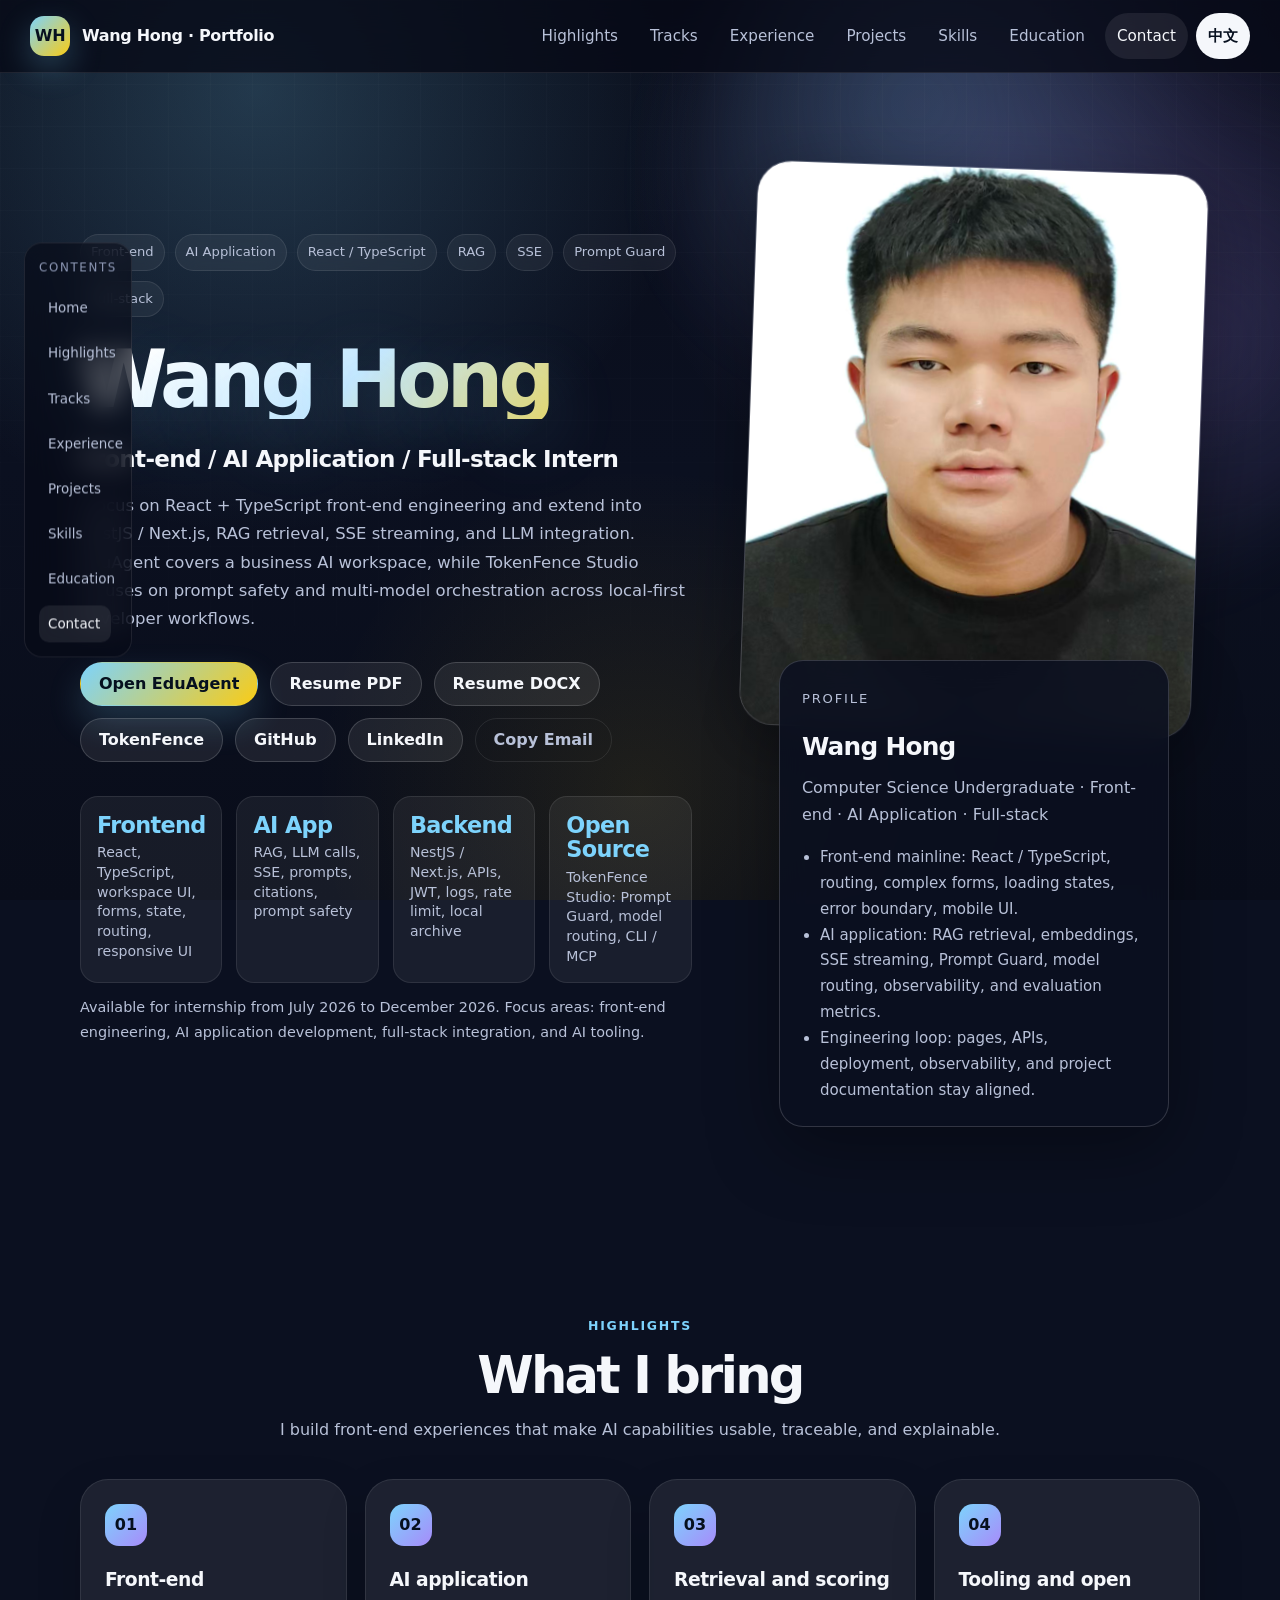
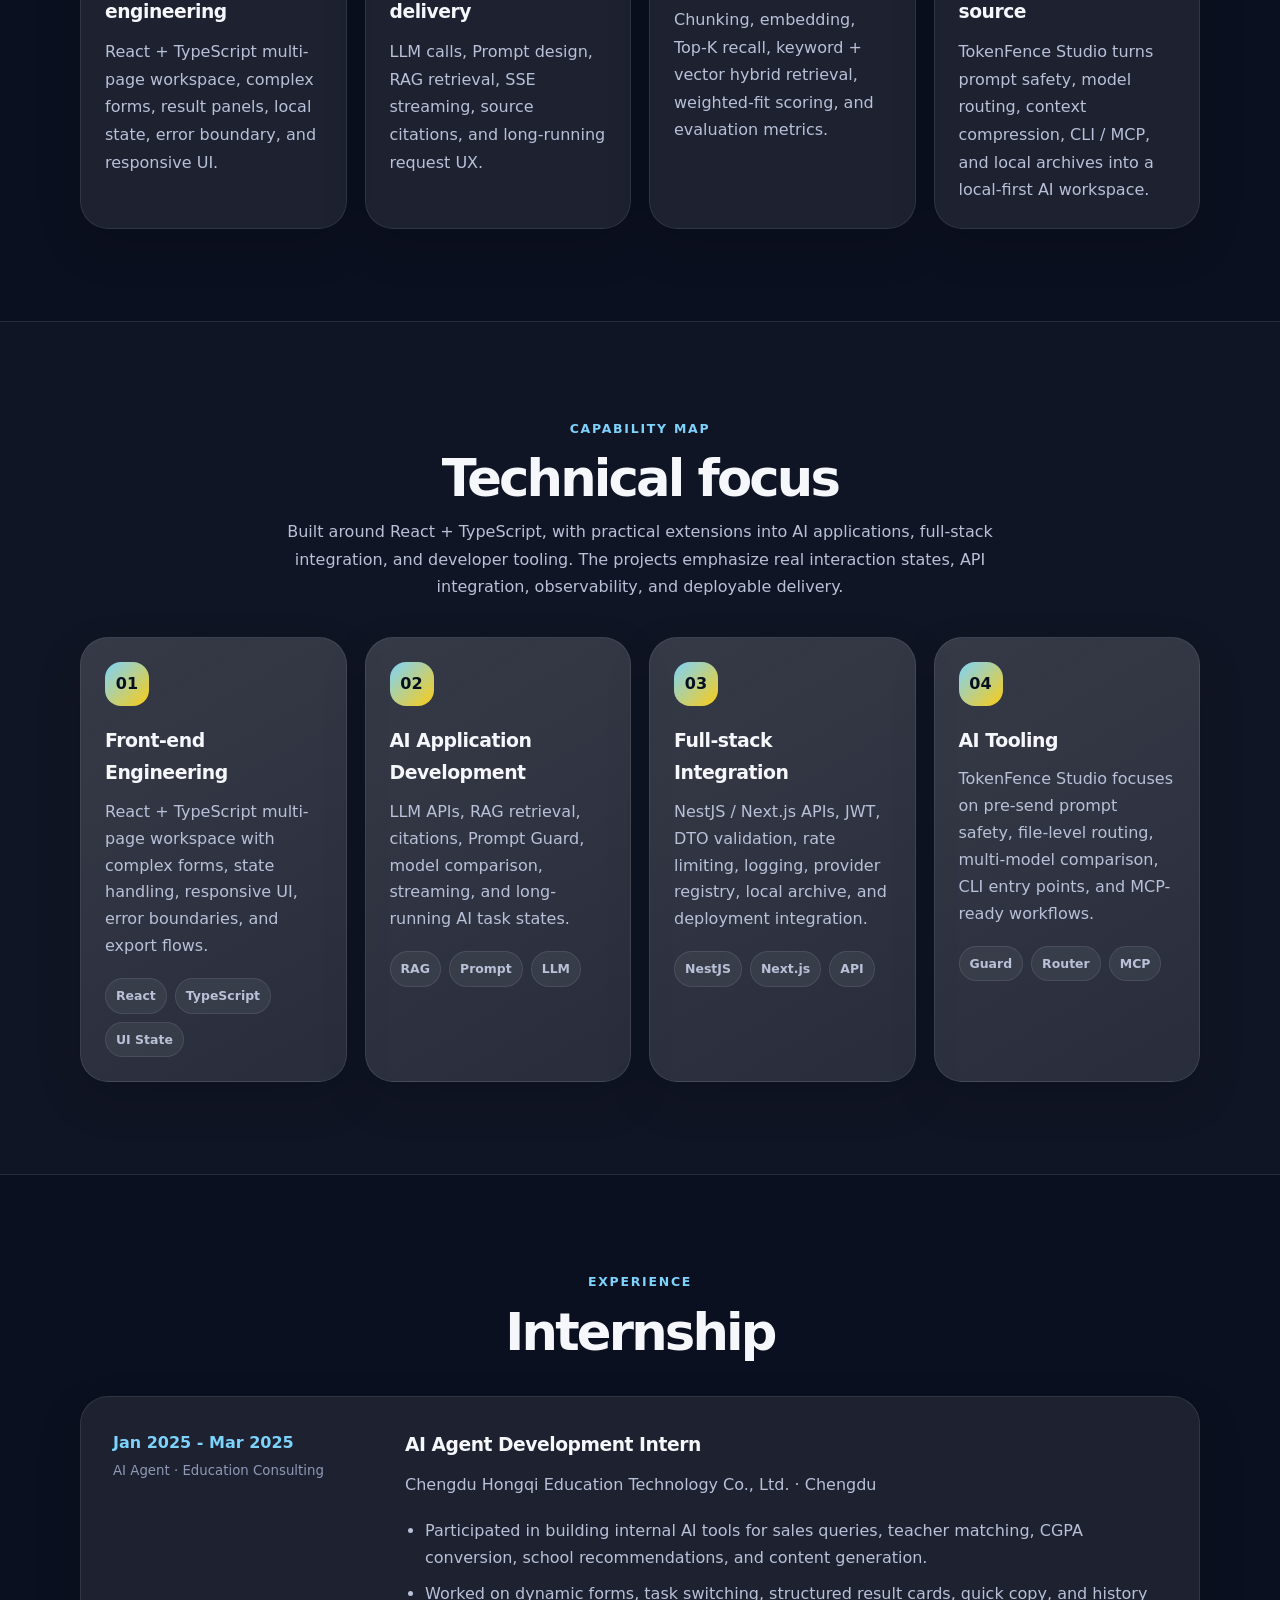
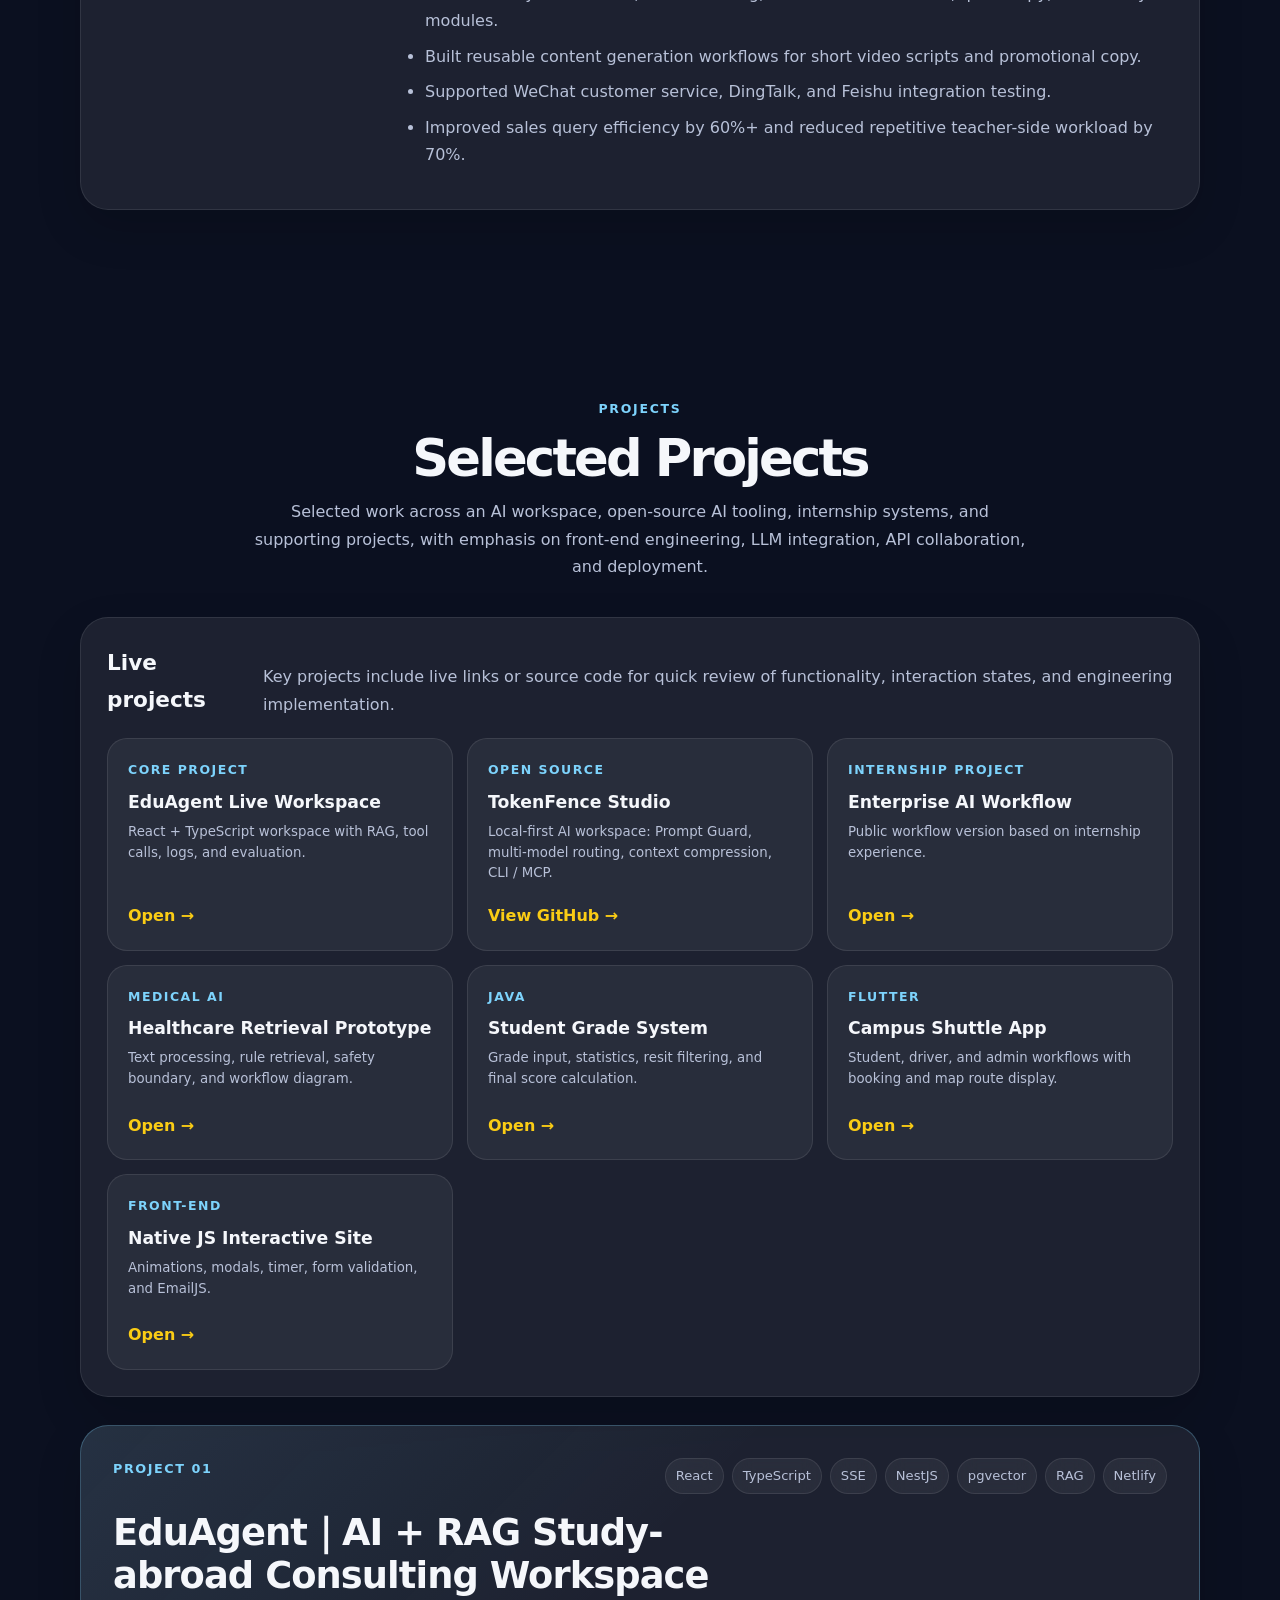
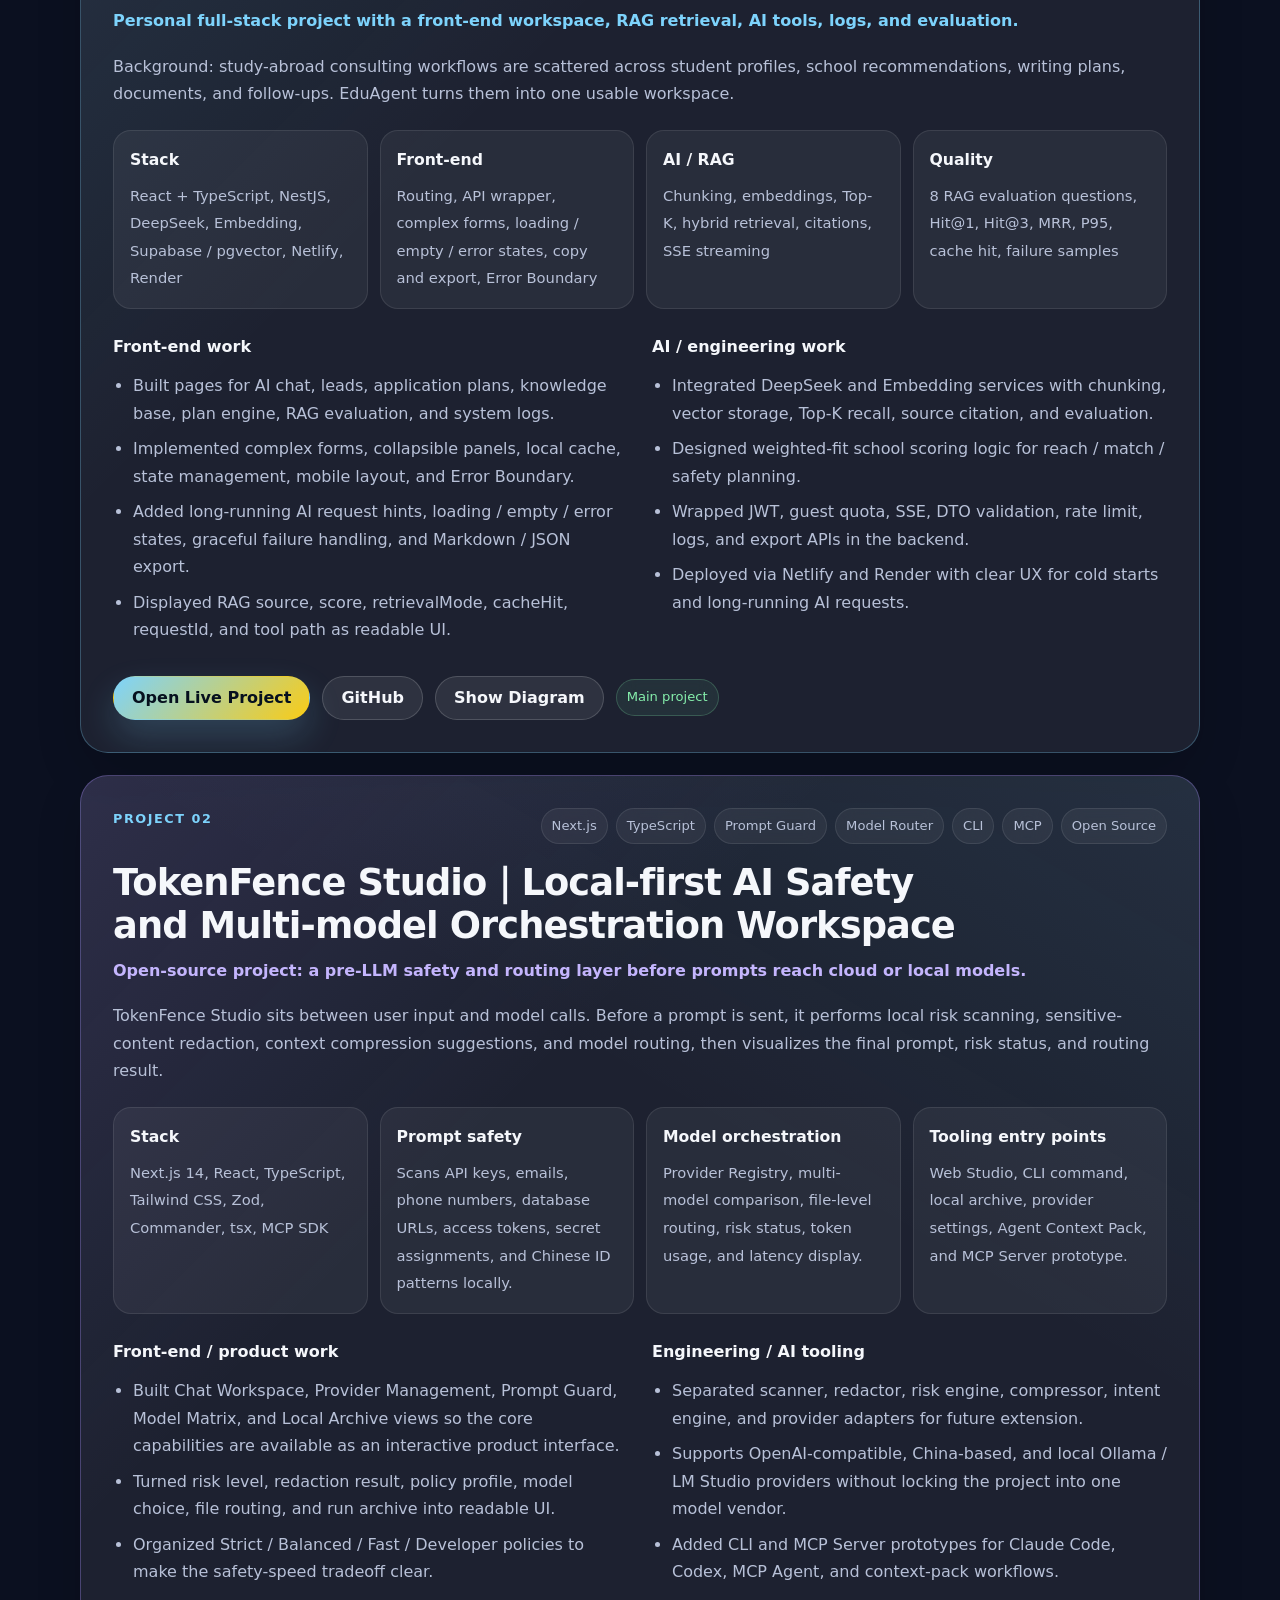
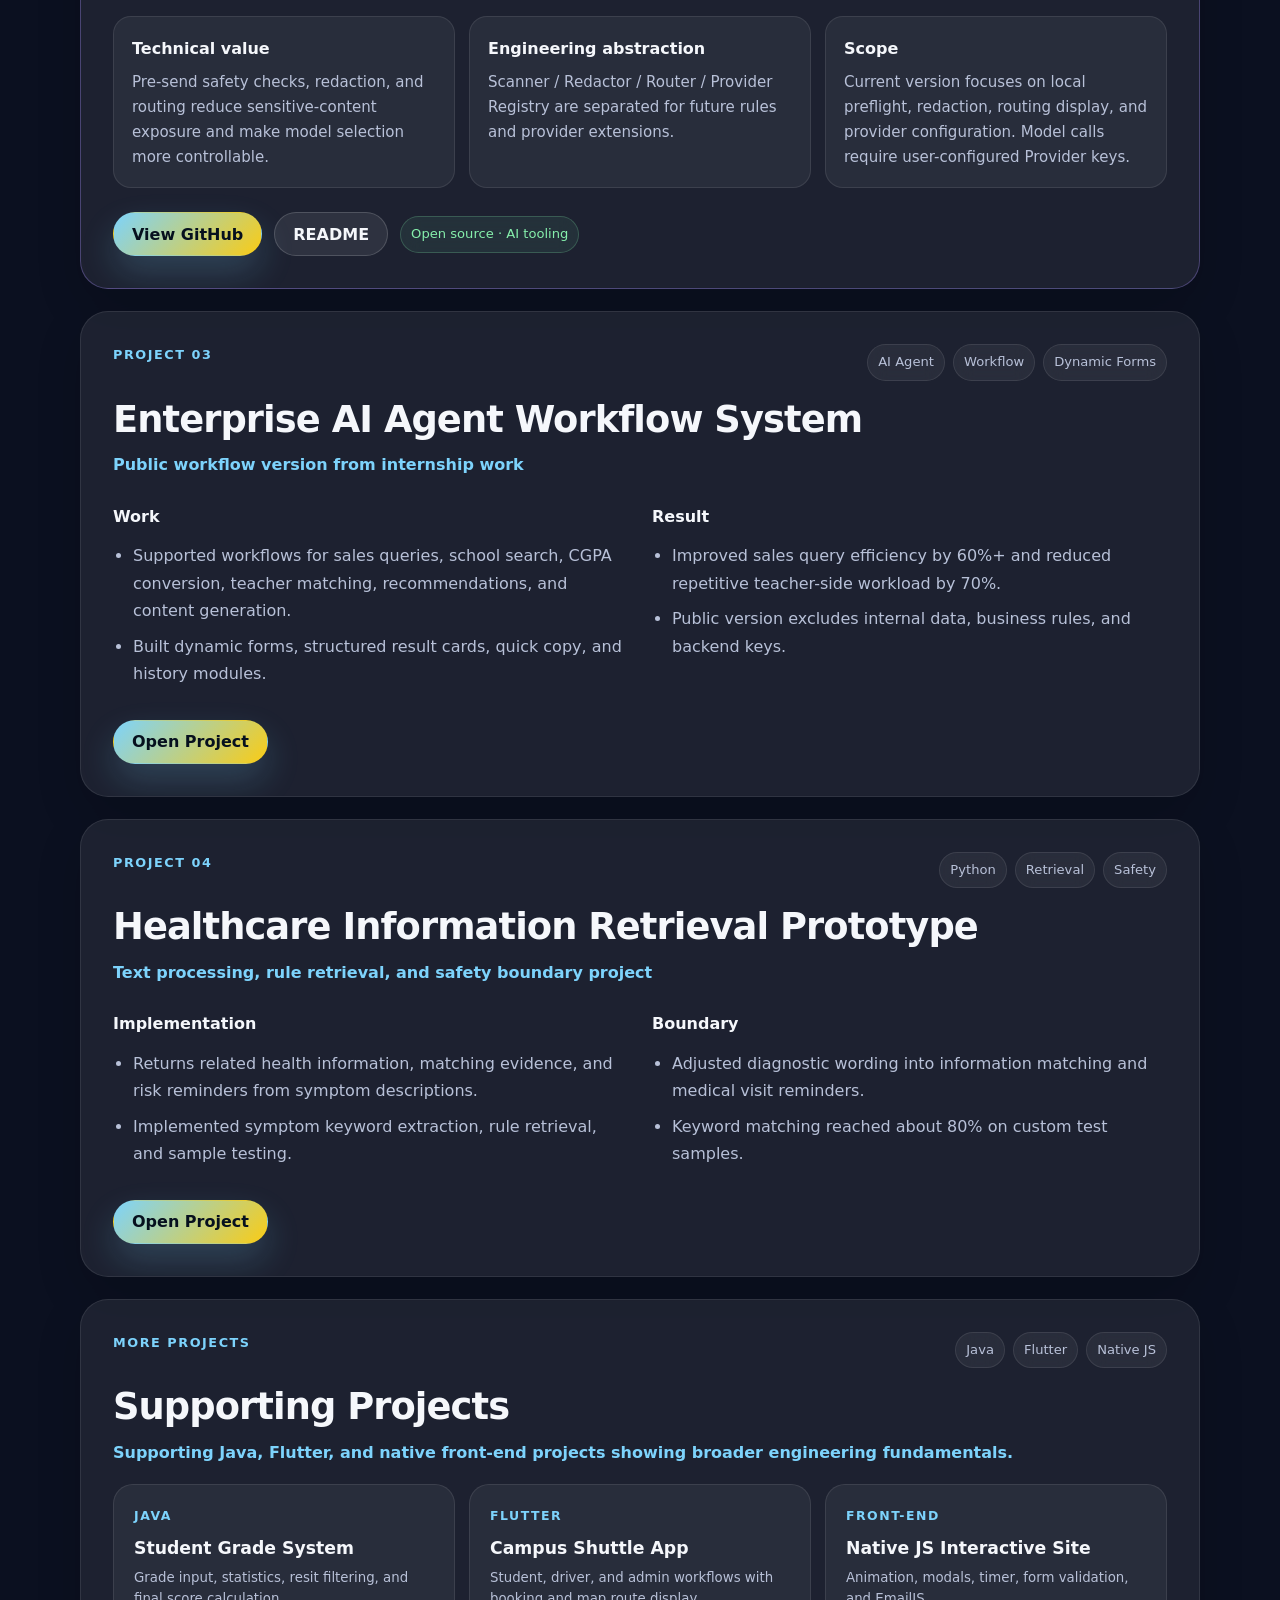
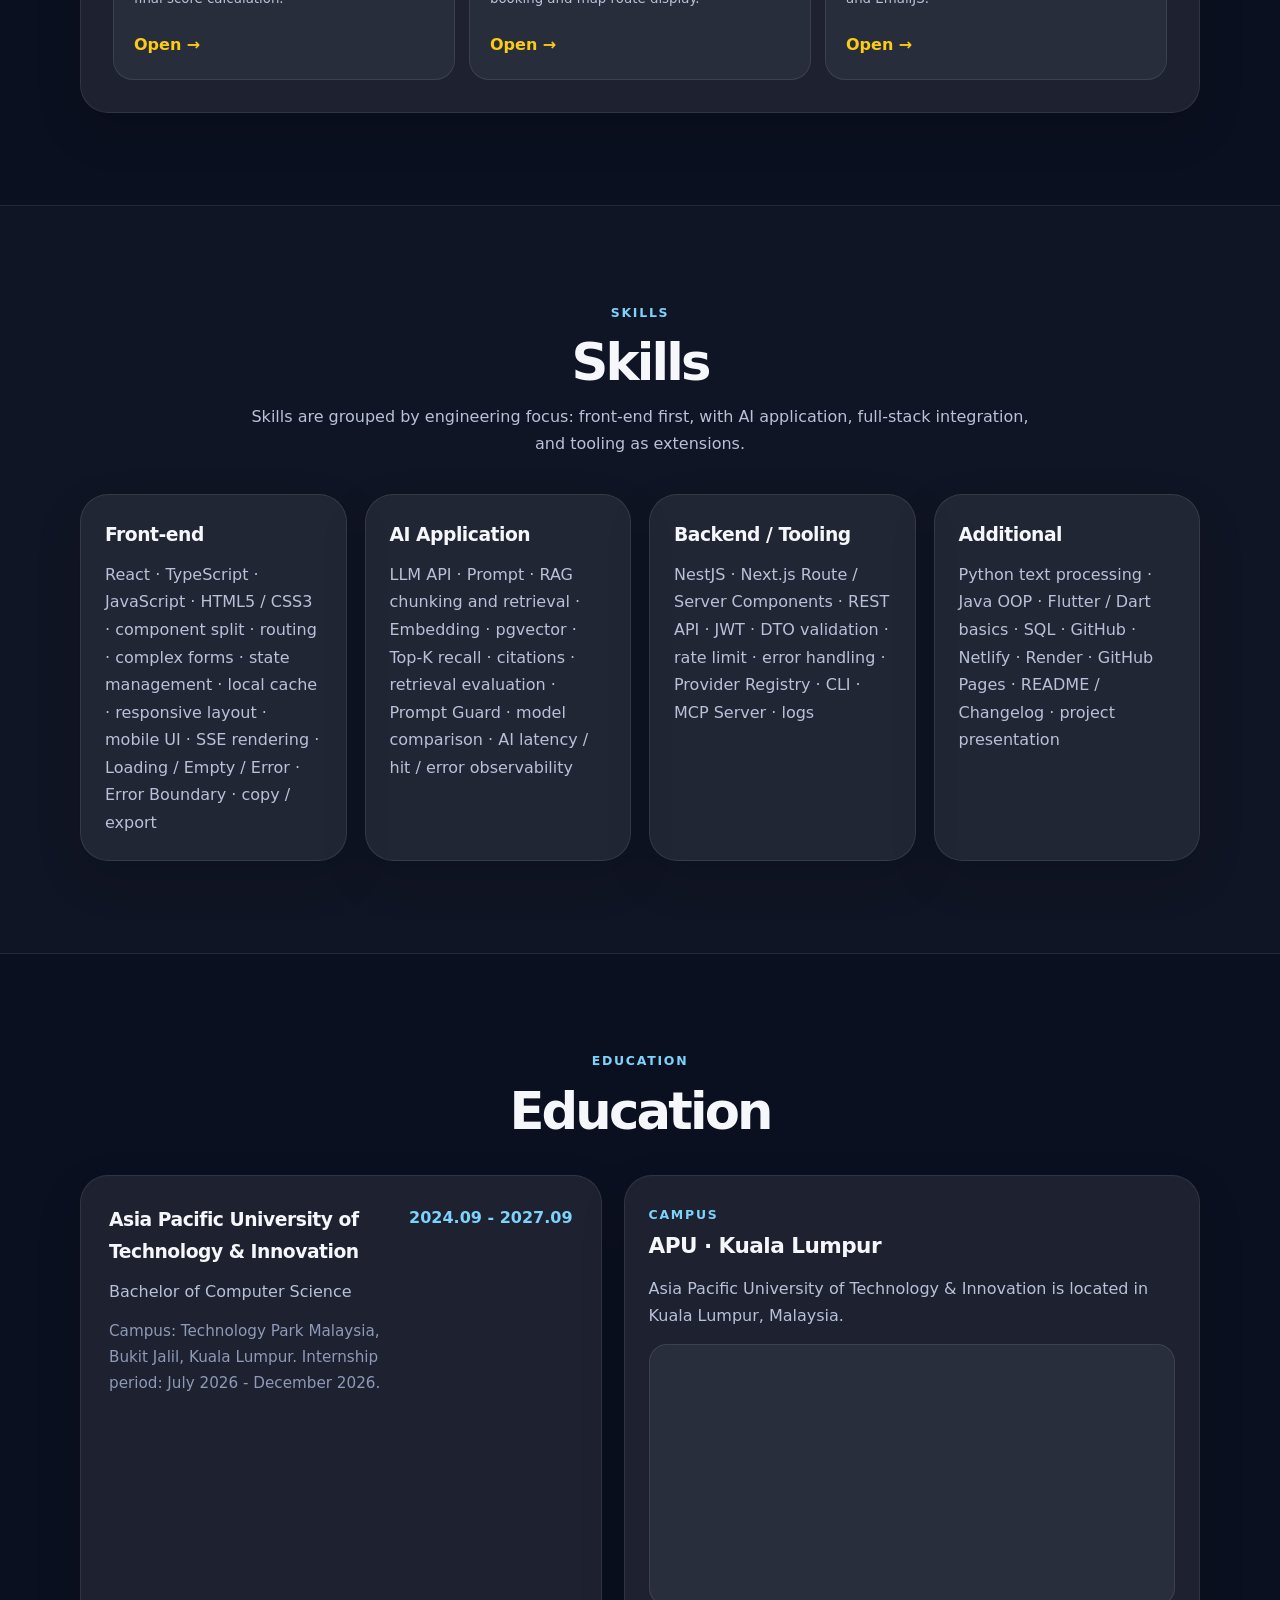
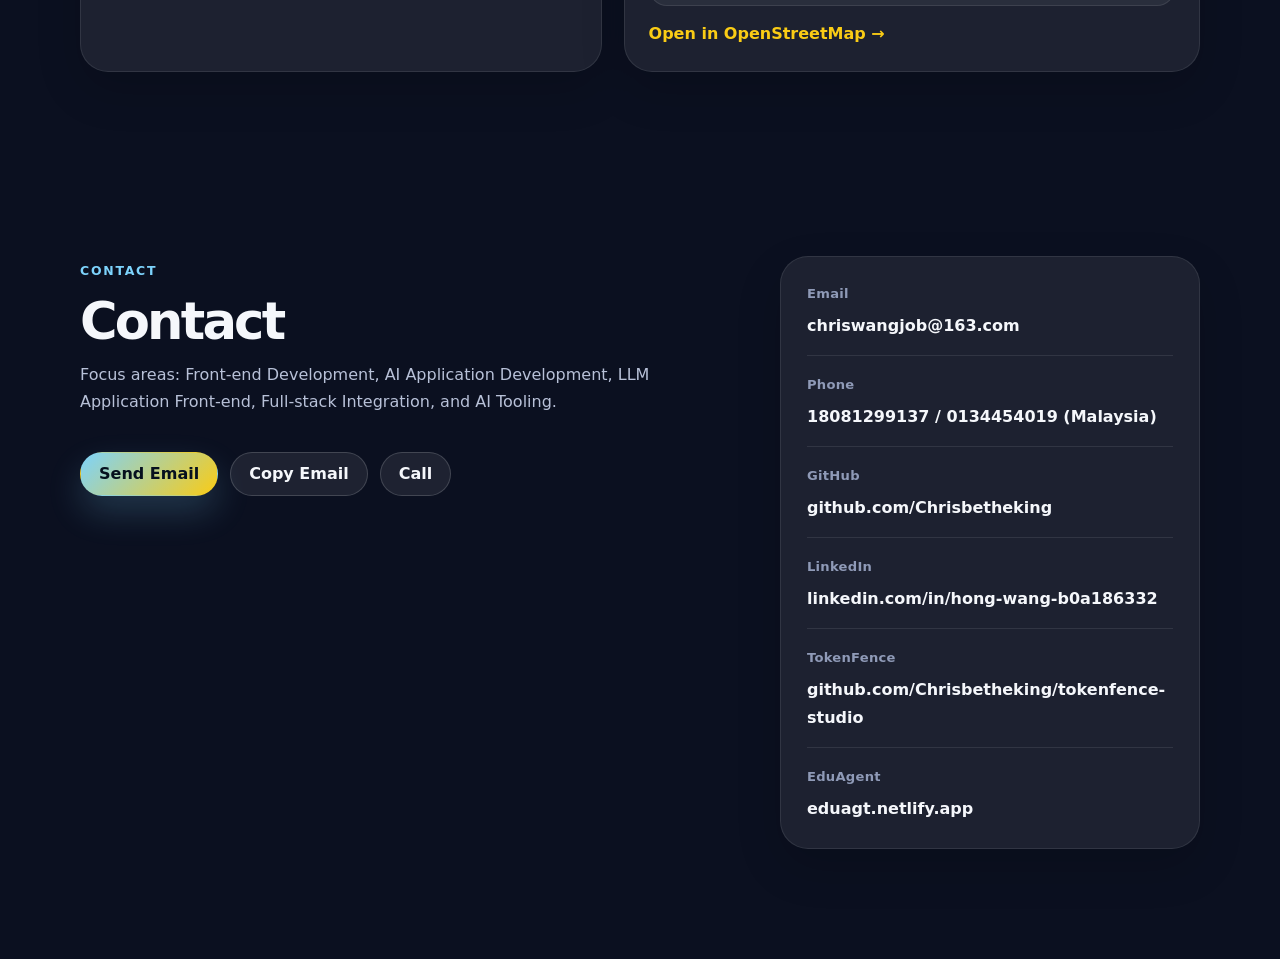
==== commit ecf94f85: "Add files via upload" ====
--- a/index-en.html
+++ b/index-en.html
@@ -16,31 +16,31 @@
 <aside aria-label="Page contents" class="side-index"><span>Contents</span><a href="#top">Home</a><a href="#highlights">Highlights</a><a href="#positioning">Tracks</a>
 <a href="#experience">Experience</a><a href="#projects">Projects</a><a href="#skills">Skills</a><a href="#education">Education</a><a href="#contact">Contact</a></aside>
 <main id="top">
-<section class="hero section"><div class="container hero-grid"><div class="hero-copy"><div class="eyebrow"><span>Front-end</span><span>AI Application</span><span>React / TypeScript</span><span>RAG</span><span>SSE</span><span>Prompt Guard</span><span>Full-stack</span></div><h1>Wang Hong</h1><p class="hero-title">Front-end / AI Application / Full-stack Intern</p><p class="hero-text">I focus on React + TypeScript front-end engineering, but I also connect API layers, LLM calls, RAG retrieval, SSE streaming, and logs into real workflows. EduAgent shows the business AI side; TokenFence Studio shows the developer-tooling and prompt-safety side.</p><div class="hero-actions"><a class="btn primary" href="https://eduagt.netlify.app" rel="noopener" target="_blank">Open EduAgent</a><a class="btn secondary" href="resume.pdf?v=20260602" rel="noopener" target="_blank">Resume PDF</a><a class="btn secondary" href="resume.docx?v=20260602" rel="noopener" target="_blank">Resume DOCX</a><a class="btn secondary" href="https://github.com/Chrisbetheking/tokenfence-studio" rel="noopener" target="_blank">TokenFence</a>
-<a class="btn secondary" href="https://github.com/Chrisbetheking" rel="noopener" target="_blank">GitHub</a><button class="btn ghost copy-email" data-email="chriswangjob@163.com" type="button">Copy Email</button></div><div class="stats"><div class="stat-card"><strong>Frontend</strong><span>React, TypeScript, workspace UI, forms, state, routing, responsive UI</span></div><div class="stat-card"><strong>AI App</strong><span>RAG, LLM calls, SSE, prompts, citations, prompt safety</span></div><div class="stat-card"><strong>Backend</strong><span>NestJS / Next.js, APIs, JWT, logs, rate limit, local archive</span></div><div class="stat-card"><strong>Open Source</strong><span>TokenFence Studio: Prompt Guard, model routing, CLI / MCP</span></div></div><p class="metric-note">Available internship period: July 2026 - December 2026. The portfolio can be read across front-end, AI application, full-stack basics, and AI tooling tracks.</p></div><div class="hero-card"><div class="portrait-wrap"><img alt="Wang Hong portrait" class="portrait" src="avatar.jpg"/></div><div class="profile-card"><p class="profile-label">Profile</p><h2>Wang Hong</h2><p>Computer Science Undergraduate · Front-end · AI Application · Full-stack</p><ul><li>Front-end mainline: React / TypeScript, routing, complex forms, loading states, error boundary, mobile UI.</li><li>AI application: RAG retrieval, embeddings, SSE streaming, Prompt Guard, model routing, observability, and evaluation metrics.</li><li>Engineering loop: pages, APIs, deployment, logs, GitHub README, and changelog are connected as one story.</li></ul></div></div></div></section>
+<section class="hero section"><div class="container hero-grid"><div class="hero-copy"><div class="eyebrow"><span>Front-end</span><span>AI Application</span><span>React / TypeScript</span><span>RAG</span><span>SSE</span><span>Prompt Guard</span><span>Full-stack</span></div><h1>Wang Hong</h1><p class="hero-title">Front-end / AI Application / Full-stack Intern</p><p class="hero-text">I focus on React + TypeScript front-end engineering and extend into NestJS / Next.js, RAG retrieval, SSE streaming, and LLM integration. EduAgent covers a business AI workspace, while TokenFence Studio focuses on prompt safety and multi-model orchestration across local-first developer workflows.</p><div class="hero-actions"><a class="btn primary" href="https://eduagt.netlify.app" rel="noopener" target="_blank">Open EduAgent</a><a class="btn secondary" href="resume-en.pdf?v=20260602" rel="noopener" target="_blank">Resume PDF</a><a class="btn secondary" href="resume.docx?v=20260602" rel="noopener" target="_blank">Resume DOCX</a><a class="btn secondary" href="https://github.com/Chrisbetheking/tokenfence-studio" rel="noopener" target="_blank">TokenFence</a>
+<a class="btn secondary" href="https://github.com/Chrisbetheking" rel="noopener" target="_blank">GitHub</a><a class="btn secondary" href="https://www.linkedin.com/in/hong-wang-b0a186332" rel="noopener" target="_blank">LinkedIn</a><button class="btn ghost copy-email" data-email="chriswangjob@163.com" type="button">Copy Email</button></div><div class="stats"><div class="stat-card"><strong>Frontend</strong><span>React, TypeScript, workspace UI, forms, state, routing, responsive UI</span></div><div class="stat-card"><strong>AI App</strong><span>RAG, LLM calls, SSE, prompts, citations, prompt safety</span></div><div class="stat-card"><strong>Backend</strong><span>NestJS / Next.js, APIs, JWT, logs, rate limit, local archive</span></div><div class="stat-card"><strong>Open Source</strong><span>TokenFence Studio: Prompt Guard, model routing, CLI / MCP</span></div></div><p class="metric-note">Available for internship from July 2026 to December 2026. Focus areas: front-end engineering, AI application development, full-stack integration, and AI tooling.</p></div><div class="hero-card"><div class="portrait-wrap"><img alt="Wang Hong portrait" class="portrait" src="avatar.jpg"/></div><div class="profile-card"><p class="profile-label">Profile</p><h2>Wang Hong</h2><p>Computer Science Undergraduate · Front-end · AI Application · Full-stack</p><ul><li>Front-end mainline: React / TypeScript, routing, complex forms, loading states, error boundary, mobile UI.</li><li>AI application: RAG retrieval, embeddings, SSE streaming, Prompt Guard, model routing, observability, and evaluation metrics.</li><li>Engineering loop: pages, APIs, deployment, observability, and project documentation stay aligned.</li></ul></div></div></div></section>
 <section class="section" id="highlights"><div class="container"><div class="section-heading"><span>Highlights</span><h2>What I bring</h2><p>I build front-end experiences that make AI capabilities usable, traceable, and explainable.</p></div><div class="highlight-grid"><article class="highlight-card"><div class="card-icon">01</div><h3>Front-end engineering</h3><p>React + TypeScript multi-page workspace, complex forms, result panels, local state, error boundary, and responsive UI.</p></article><article class="highlight-card"><div class="card-icon">02</div><h3>AI application delivery</h3><p>LLM calls, Prompt design, RAG retrieval, SSE streaming, source citations, and long-running request UX.</p></article><article class="highlight-card"><div class="card-icon">03</div><h3>Retrieval and scoring</h3><p>Chunking, embedding, Top-K recall, keyword + vector hybrid retrieval, weighted-fit scoring, and evaluation metrics.</p></article><article class="highlight-card"><div class="card-icon">04</div><h3>Tooling and open source</h3><p>TokenFence Studio turns prompt safety, model routing, context compression, CLI / MCP, and local archives into a local-first AI workspace.</p></article></div></div></section>
 <section class="section muted-section" id="positioning">
 <div class="container">
 <div class="section-heading">
-<span>Role Fit</span>
-<h2>Application tracks</h2>
-<p>The portfolio is structured so different interviewers can quickly see front-end, AI application, full-stack, and AI tooling signals without naming any target company.</p>
+<span>Capability Map</span>
+<h2>Technical focus</h2>
+<p>Built around React + TypeScript, with practical extensions into AI applications, full-stack integration, and developer tooling. The projects emphasize real interaction states, API integration, observability, and deployable delivery.</p>
 </div>
 <div class="role-grid">
-<article class="role-card"><div class="role-number">01</div><h3>Front-end Intern</h3><p>EduAgent demonstrates React + TypeScript workspaces, complex forms, state handling, responsive UI, error boundaries, and export flows.</p><div class="signal-row"><span>React</span><span>TypeScript</span><span>UI State</span></div></article>
-<article class="role-card"><div class="role-number">02</div><h3>AI Application Front-end</h3><p>EduAgent and TokenFence demonstrate LLM APIs, RAG, citations, Prompt Guard, model comparison, streaming, and AI status UI.</p><div class="signal-row"><span>RAG</span><span>Prompt</span><span>LLM</span></div></article>
-<article class="role-card"><div class="role-number">03</div><h3>Full-stack Basics</h3><p>NestJS / Next.js APIs, JWT, validation, rate limiting, logging, provider registry, local archive, and deployment integration.</p><div class="signal-row"><span>NestJS</span><span>Next.js</span><span>API</span></div></article>
-<article class="role-card"><div class="role-number">04</div><h3>AI Tooling</h3><p>TokenFence is positioned around prompt safety, file-level routing, multi-model comparison, CLI, and MCP-ready workflows.</p><div class="signal-row"><span>Guard</span><span>Router</span><span>MCP</span></div></article>
+<article class="role-card"><div class="role-number">01</div><h3>Front-end Engineering</h3><p>React + TypeScript multi-page workspace with complex forms, state handling, responsive UI, error boundaries, and export flows.</p><div class="signal-row"><span>React</span><span>TypeScript</span><span>UI State</span></div></article>
+<article class="role-card"><div class="role-number">02</div><h3>AI Application Development</h3><p>LLM APIs, RAG retrieval, citations, Prompt Guard, model comparison, streaming, and long-running AI task states.</p><div class="signal-row"><span>RAG</span><span>Prompt</span><span>LLM</span></div></article>
+<article class="role-card"><div class="role-number">03</div><h3>Full-stack Integration</h3><p>NestJS / Next.js APIs, JWT, DTO validation, rate limiting, logging, provider registry, local archive, and deployment integration.</p><div class="signal-row"><span>NestJS</span><span>Next.js</span><span>API</span></div></article>
+<article class="role-card"><div class="role-number">04</div><h3>AI Tooling</h3><p>TokenFence Studio focuses on pre-send prompt safety, file-level routing, multi-model comparison, CLI entry points, and MCP-ready workflows.</p><div class="signal-row"><span>Guard</span><span>Router</span><span>MCP</span></div></article>
 </div>
 </div>
 </section>
 <section class="section" id="experience"><div class="container"><div class="section-heading"><span>Experience</span><h2>Internship</h2></div><article class="experience-card"><div class="experience-time"><span>Jan 2025 - Mar 2025</span><small>AI Agent · Education Consulting</small></div><div class="experience-content"><h3>AI Agent Development Intern</h3><p class="company">Chengdu Hongqi Education Technology Co., Ltd. · Chengdu</p><ul class="clean-list"><li>Participated in building internal AI tools for sales queries, teacher matching, CGPA conversion, school recommendations, and content generation.</li><li>Worked on dynamic forms, task switching, structured result cards, quick copy, and history modules.</li><li>Built reusable content generation workflows for short video scripts and promotional copy.</li><li>Supported WeChat customer service, DingTalk, and Feishu integration testing.</li><li>Improved sales query efficiency by 60%+ and reduced repetitive teacher-side workload by 70%.</li></ul></div></article></div></section>
-<section class="section" id="projects"><div class="container"><div class="section-heading"><span>Projects</span><h2>Selected Projects</h2><p>The main line is front-end + AI application + engineering loop. TokenFence is placed as the second major project to show open-source AI tooling depth.</p></div><div class="demo-panel"><div class="demo-panel-head"><h3>Quick Links</h3><p>Recommended demo order: front-end roles start with EduAgent; AI tooling or full-stack roles start with TokenFence.</p></div><div class="demo-grid"><a class="demo-tile" href="https://eduagt.netlify.app" rel="noopener" target="_blank"><span>Core Demo</span><strong>EduAgent Live Workspace</strong><small>React + TypeScript workspace with RAG, tool calls, logs, and evaluation.</small><em>Open →</em></a><a class="demo-tile" href="https://github.com/Chrisbetheking/tokenfence-studio" rel="noopener" target="_blank"><span>Open Source</span><strong>TokenFence Studio</strong><small>Local-first AI workspace: Prompt Guard, multi-model routing, context compression, CLI / MCP.</small><em>View GitHub →</em></a><a class="demo-tile" href="https://chrisbetheking.github.io/ai-agent-workflow-platform-/" rel="noopener" target="_blank"><span>Intern Demo</span><strong>Enterprise AI Workflow</strong><small>Sanitized workflow demo from internship experience.</small><em>Open →</em></a><a class="demo-tile" href="https://chrisbetheking.github.io/medical-qa-demo/" rel="noopener" target="_blank"><span>Medical AI</span><strong>Healthcare Retrieval Demo</strong><small>Text processing, rule retrieval, safety boundary, and workflow diagram.</small><em>Open →</em></a><a class="demo-tile" href="https://chrisbetheking.github.io/java-student-management-system/java-grade-demo.html" rel="noopener" target="_blank"><span>Java</span><strong>Student Grade System</strong><small>Grade input, statistics, resit filtering, and final score calculation.</small><em>Open →</em></a><a class="demo-tile" href="https://chrisbetheking.github.io/Flutter-Campus-Shuttle-App/" rel="noopener" target="_blank"><span>Flutter</span><strong>Campus Shuttle App</strong><small>Student, driver, and admin workflows with booking and map route display.</small><em>Open →</em></a><a class="demo-tile" href="https://chrisbetheking.github.io/whwithyn/" rel="noopener" target="_blank"><span>Front-end</span><strong>Native JS Interactive Site</strong><small>Animations, modals, timer, form validation, and EmailJS.</small><em>Open →</em></a></div></div>
-<div class="project-list"><article class="project-card featured"><div class="project-topline"><span>Project 01</span><div class="tag-row"><span>React</span><span>TypeScript</span><span>SSE</span><span>NestJS</span><span>pgvector</span><span>RAG</span><span>Netlify</span></div></div><h3>EduAgent｜AI + RAG Study-abroad Consulting Workspace</h3><p class="project-subtitle">Personal full-stack project with a front-end workspace, RAG retrieval, AI tools, logs, and evaluation.</p><p>Background: study-abroad consulting workflows are scattered across student profiles, school recommendations, writing plans, documents, and follow-ups. EduAgent turns them into one usable workspace.</p><div class="project-metric-grid"><div><strong>Stack</strong><span>React + TypeScript, NestJS, DeepSeek, Embedding, Supabase / pgvector, Netlify, Render</span></div><div><strong>Front-end</strong><span>Routing, API wrapper, complex forms, loading / empty / error states, copy and export, Error Boundary</span></div><div><strong>AI / RAG</strong><span>Chunking, embeddings, Top-K, hybrid retrieval, citations, SSE streaming</span></div><div><strong>Quality</strong><span>8 RAG evaluation questions, Hit@1, Hit@3, MRR, P95, cache hit, failure samples</span></div></div><div class="project-columns"><div><h4>Front-end work</h4><ul><li>Built pages for AI chat, leads, application plans, knowledge base, plan engine, RAG evaluation, and system logs.</li><li>Implemented complex forms, collapsible panels, local cache, state management, mobile layout, and Error Boundary.</li><li>Added long-running AI request hints, loading / empty / error states, graceful failure handling, and Markdown / JSON export.</li><li>Displayed RAG source, score, retrievalMode, cacheHit, requestId, and tool path as readable UI.</li></ul></div><div><h4>AI / engineering work</h4><ul><li>Integrated DeepSeek and Embedding services with chunking, vector storage, Top-K recall, source citation, and evaluation.</li><li>Designed weighted-fit school scoring logic for reach / match / safety planning.</li><li>Wrapped JWT, guest quota, SSE, DTO validation, rate limit, logs, and export APIs in the backend.</li><li>Deployed via Netlify and Render with clear UX for cold starts and long-running AI requests.</li></ul></div></div><div class="project-actions"><a class="btn primary" href="https://eduagt.netlify.app" rel="noopener" target="_blank">Open Live Demo</a><a class="btn secondary" href="https://github.com/Chrisbetheking/edu-agent-rag-workspace" rel="noopener" target="_blank">GitHub</a><button class="btn secondary toggle-panel" data-target="eduagent-diagram" type="button">Show Diagram</button><span class="status-pill">Main project</span></div><div class="diagram-panel" id="eduagent-diagram"><img alt="EduAgent architecture diagram" src="eduagent-architecture-en.svg"/></div></article><article class="project-card featured-alt"><div class="project-topline"><span>Project 02</span><div class="tag-row"><span>Next.js</span><span>TypeScript</span><span>Prompt Guard</span><span>Model Router</span><span>CLI</span><span>MCP</span><span>Open Source</span></div></div><h3>TokenFence Studio｜Local-first AI Safety and Multi-model Orchestration Workspace</h3><p class="project-subtitle">Open-source project: a pre-LLM safety and routing layer before prompts reach cloud or local models.</p><p>TokenFence is not just another chat UI. It checks whether a prompt is safe to send, whether sensitive content should be redacted, whether context should be compressed, and which model route is more appropriate before showing the final prompt preview.</p><div class="project-metric-grid"><div><strong>Stack</strong><span>Next.js 14, React, TypeScript, Tailwind CSS, Zod, Commander, tsx, MCP SDK</span></div><div><strong>Prompt safety</strong><span>Scans API keys, emails, phone numbers, database URLs, access tokens, secret assignments, and Chinese ID patterns locally.</span></div><div><strong>Model orchestration</strong><span>Provider Registry, multi-model comparison, file-level routing, risk status, token usage, and latency display.</span></div><div><strong>Tooling entry points</strong><span>Web Studio, CLI command, local archive, provider settings, Agent Context Pack, and MCP Server prototype.</span></div></div><div class="project-columns"><div><h4>Front-end / product work</h4><ul><li>Built Chat Workspace, Provider Management, Prompt Guard, Model Matrix, and Local Archive views so the project is demoable, not only documented.</li><li>Turned risk level, redaction result, policy profile, model choice, file routing, and run archive into readable UI.</li><li>Organized Strict / Balanced / Fast / Developer policies to make the safety-speed tradeoff clear.</li></ul></div><div><h4>Engineering / AI tooling</h4><ul><li>Separated scanner, redactor, risk engine, compressor, intent engine, and provider adapters for future extension.</li><li>Supports OpenAI-compatible, China-based, and local Ollama / LM Studio providers without locking the project into one model vendor.</li><li>Added CLI and MCP Server prototypes for Claude Code, Codex, MCP Agent, and context-pack workflows.</li></ul></div></div><div class="project-actions"><a class="btn primary" href="https://github.com/Chrisbetheking/tokenfence-studio" rel="noopener" target="_blank">View GitHub</a><a class="btn secondary" href="https://github.com/Chrisbetheking/tokenfence-studio/blob/main/README.md" rel="noopener" target="_blank">README</a><span class="status-pill">Open source · AI tooling</span></div></article>
-<article class="project-card"><div class="project-topline"><span>Project 03</span><div class="tag-row"><span>AI Agent</span><span>Workflow</span><span>Dynamic Forms</span></div></div><h3>Enterprise AI Agent Workflow System</h3><p class="project-subtitle">Sanitized demo from internship work</p><div class="project-columns"><div><h4>Work</h4><ul><li>Supported workflows for sales queries, school search, CGPA conversion, teacher matching, recommendations, and content generation.</li><li>Built dynamic forms, structured result cards, quick copy, and history modules.</li></ul></div><div><h4>Result</h4><ul><li>Improved sales query efficiency by 60%+ and reduced repetitive teacher-side workload by 70%.</li><li>Public demo excludes internal data, business rules, and backend keys.</li></ul></div></div><div class="project-actions"><a class="btn primary" href="https://chrisbetheking.github.io/ai-agent-workflow-platform-/" rel="noopener" target="_blank">Open Demo</a></div></article>
-<article class="project-card"><div class="project-topline"><span>Project 04</span><div class="tag-row"><span>Python</span><span>Retrieval</span><span>Safety</span></div></div><h3>Healthcare Information Retrieval Demo</h3><p class="project-subtitle">Text processing, rule retrieval, and safety boundary project</p><div class="project-columns"><div><h4>Implementation</h4><ul><li>Returns related health information, matching evidence, and risk reminders from symptom descriptions.</li><li>Implemented symptom keyword extraction, rule retrieval, and sample testing.</li></ul></div><div><h4>Boundary</h4><ul><li>Adjusted diagnostic wording into information matching and medical visit reminders.</li><li>Keyword matching reached about 80% on custom test samples.</li></ul></div></div><div class="project-actions"><a class="btn primary" href="https://chrisbetheking.github.io/medical-qa-demo/" rel="noopener" target="_blank">Open Demo</a></div></article>
-<article class="project-card"><div class="project-topline"><span>More Projects</span><div class="tag-row"><span>Java</span><span>Flutter</span><span>Native JS</span></div></div><h3>Supporting Projects</h3><p class="project-subtitle">Kept in the portfolio to show broader fundamentals.</p><div class="demo-grid"><a class="demo-tile" href="https://chrisbetheking.github.io/java-student-management-system/java-grade-demo.html" rel="noopener" target="_blank"><span>Java</span><strong>Student Grade System</strong><small>Grade input, statistics, resit filtering, and final score calculation.</small><em>Open →</em></a><a class="demo-tile" href="https://chrisbetheking.github.io/Flutter-Campus-Shuttle-App/" rel="noopener" target="_blank"><span>Flutter</span><strong>Campus Shuttle App</strong><small>Student, driver, and admin workflows with booking and map route display.</small><em>Open →</em></a><a class="demo-tile" href="https://chrisbetheking.github.io/whwithyn/" rel="noopener" target="_blank"><span>Front-end</span><strong>Native JS Interactive Site</strong><small>Animation, modals, timer, form validation, and EmailJS.</small><em>Open →</em></a></div></article></div></div></section>
-<section class="section muted-section" id="skills"><div class="container"><div class="section-heading"><span>Skills</span><h2>Skills</h2><p>Organized by target roles: Front-end &gt; AI &gt; Engineering.</p></div><div class="skill-grid"><div class="skill-card"><h3>Front-end</h3><p>React · TypeScript · JavaScript · HTML5 / CSS3 · component split · routing · complex forms · state management · local cache · responsive layout · mobile UI · SSE rendering · Loading / Empty / Error · Error Boundary · copy / export</p></div><div class="skill-card"><h3>AI Application</h3><p>LLM API · Prompt · RAG chunking and retrieval · Embedding · pgvector · Top-K recall · citations · retrieval evaluation · Prompt Guard · model comparison · AI latency / hit / error observability</p></div><div class="skill-card"><h3>Backend / Tooling</h3><p>NestJS · Next.js Route / Server Components · REST API · JWT · DTO validation · rate limit · error handling · Provider Registry · CLI · MCP Server · logs</p></div><div class="skill-card"><h3>Additional</h3><p>Python text processing · Java OOP · Flutter / Dart basics · SQL · GitHub · Netlify · Render · GitHub Pages · README / Changelog · demo preparation</p></div></div></div></section>
+<section class="section" id="projects"><div class="container"><div class="section-heading"><span>Projects</span><h2>Selected Projects</h2><p>Selected work across an AI workspace, open-source AI tooling, internship systems, and supporting projects, with emphasis on front-end engineering, LLM integration, API collaboration, and deployment.</p></div><div class="demo-panel"><div class="demo-panel-head"><h3>Live projects</h3><p>Key projects include live links or source code for quick review of functionality, interaction states, and engineering implementation.</p></div><div class="demo-grid"><a class="demo-tile" href="https://eduagt.netlify.app" rel="noopener" target="_blank"><span>Core Project</span><strong>EduAgent Live Workspace</strong><small>React + TypeScript workspace with RAG, tool calls, logs, and evaluation.</small><em>Open →</em></a><a class="demo-tile" href="https://github.com/Chrisbetheking/tokenfence-studio" rel="noopener" target="_blank"><span>Open Source</span><strong>TokenFence Studio</strong><small>Local-first AI workspace: Prompt Guard, multi-model routing, context compression, CLI / MCP.</small><em>View GitHub →</em></a><a class="demo-tile" href="https://chrisbetheking.github.io/ai-agent-workflow-platform-/" rel="noopener" target="_blank"><span>Internship Project</span><strong>Enterprise AI Workflow</strong><small>Public workflow version based on internship experience.</small><em>Open →</em></a><a class="demo-tile" href="https://chrisbetheking.github.io/medical-qa-demo/" rel="noopener" target="_blank"><span>Medical AI</span><strong>Healthcare Retrieval Prototype</strong><small>Text processing, rule retrieval, safety boundary, and workflow diagram.</small><em>Open →</em></a><a class="demo-tile" href="https://chrisbetheking.github.io/java-student-management-system/java-grade-demo.html" rel="noopener" target="_blank"><span>Java</span><strong>Student Grade System</strong><small>Grade input, statistics, resit filtering, and final score calculation.</small><em>Open →</em></a><a class="demo-tile" href="https://chrisbetheking.github.io/Flutter-Campus-Shuttle-App/" rel="noopener" target="_blank"><span>Flutter</span><strong>Campus Shuttle App</strong><small>Student, driver, and admin workflows with booking and map route display.</small><em>Open →</em></a><a class="demo-tile" href="https://chrisbetheking.github.io/whwithyn/" rel="noopener" target="_blank"><span>Front-end</span><strong>Native JS Interactive Site</strong><small>Animations, modals, timer, form validation, and EmailJS.</small><em>Open →</em></a></div></div>
+<div class="project-list"><article class="project-card featured"><div class="project-topline"><span>Project 01</span><div class="tag-row"><span>React</span><span>TypeScript</span><span>SSE</span><span>NestJS</span><span>pgvector</span><span>RAG</span><span>Netlify</span></div></div><h3>EduAgent｜AI + RAG Study-abroad Consulting Workspace</h3><p class="project-subtitle">Personal full-stack project with a front-end workspace, RAG retrieval, AI tools, logs, and evaluation.</p><p>Background: study-abroad consulting workflows are scattered across student profiles, school recommendations, writing plans, documents, and follow-ups. EduAgent turns them into one usable workspace.</p><div class="project-metric-grid"><div><strong>Stack</strong><span>React + TypeScript, NestJS, DeepSeek, Embedding, Supabase / pgvector, Netlify, Render</span></div><div><strong>Front-end</strong><span>Routing, API wrapper, complex forms, loading / empty / error states, copy and export, Error Boundary</span></div><div><strong>AI / RAG</strong><span>Chunking, embeddings, Top-K, hybrid retrieval, citations, SSE streaming</span></div><div><strong>Quality</strong><span>8 RAG evaluation questions, Hit@1, Hit@3, MRR, P95, cache hit, failure samples</span></div></div><div class="project-columns"><div><h4>Front-end work</h4><ul><li>Built pages for AI chat, leads, application plans, knowledge base, plan engine, RAG evaluation, and system logs.</li><li>Implemented complex forms, collapsible panels, local cache, state management, mobile layout, and Error Boundary.</li><li>Added long-running AI request hints, loading / empty / error states, graceful failure handling, and Markdown / JSON export.</li><li>Displayed RAG source, score, retrievalMode, cacheHit, requestId, and tool path as readable UI.</li></ul></div><div><h4>AI / engineering work</h4><ul><li>Integrated DeepSeek and Embedding services with chunking, vector storage, Top-K recall, source citation, and evaluation.</li><li>Designed weighted-fit school scoring logic for reach / match / safety planning.</li><li>Wrapped JWT, guest quota, SSE, DTO validation, rate limit, logs, and export APIs in the backend.</li><li>Deployed via Netlify and Render with clear UX for cold starts and long-running AI requests.</li></ul></div></div><div class="project-actions"><a class="btn primary" href="https://eduagt.netlify.app" rel="noopener" target="_blank">Open Live Project</a><a class="btn secondary" href="https://github.com/Chrisbetheking/edu-agent-rag-workspace" rel="noopener" target="_blank">GitHub</a><button class="btn secondary toggle-panel" data-target="eduagent-diagram" type="button">Show Diagram</button><span class="status-pill">Main project</span></div><div class="diagram-panel" id="eduagent-diagram"><img alt="EduAgent architecture diagram" src="eduagent-architecture-en.svg"/></div></article><article class="project-card featured-alt"><div class="project-topline"><span>Project 02</span><div class="tag-row"><span>Next.js</span><span>TypeScript</span><span>Prompt Guard</span><span>Model Router</span><span>CLI</span><span>MCP</span><span>Open Source</span></div></div><h3>TokenFence Studio｜Local-first AI Safety and Multi-model Orchestration Workspace</h3><p class="project-subtitle">Open-source project: a pre-LLM safety and routing layer before prompts reach cloud or local models.</p><p>TokenFence Studio sits between user input and model calls. Before a prompt is sent, it performs local risk scanning, sensitive-content redaction, context compression suggestions, and model routing, then visualizes the final prompt, risk status, and routing result.</p><div class="project-metric-grid"><div><strong>Stack</strong><span>Next.js 14, React, TypeScript, Tailwind CSS, Zod, Commander, tsx, MCP SDK</span></div><div><strong>Prompt safety</strong><span>Scans API keys, emails, phone numbers, database URLs, access tokens, secret assignments, and Chinese ID patterns locally.</span></div><div><strong>Model orchestration</strong><span>Provider Registry, multi-model comparison, file-level routing, risk status, token usage, and latency display.</span></div><div><strong>Tooling entry points</strong><span>Web Studio, CLI command, local archive, provider settings, Agent Context Pack, and MCP Server prototype.</span></div></div><div class="project-columns"><div><h4>Front-end / product work</h4><ul><li>Built Chat Workspace, Provider Management, Prompt Guard, Model Matrix, and Local Archive views so the core capabilities are available as an interactive product interface.</li><li>Turned risk level, redaction result, policy profile, model choice, file routing, and run archive into readable UI.</li><li>Organized Strict / Balanced / Fast / Developer policies to make the safety-speed tradeoff clear.</li></ul></div><div><h4>Engineering / AI tooling</h4><ul><li>Separated scanner, redactor, risk engine, compressor, intent engine, and provider adapters for future extension.</li><li>Supports OpenAI-compatible, China-based, and local Ollama / LM Studio providers without locking the project into one model vendor.</li><li>Added CLI and MCP Server prototypes for Claude Code, Codex, MCP Agent, and context-pack workflows.</li></ul></div></div><div class="project-focus-grid"><div><strong>Technical value</strong><span>Pre-send safety checks, redaction, and routing reduce sensitive-content exposure and make model selection more controllable.</span></div><div><strong>Engineering abstraction</strong><span>Scanner / Redactor / Router / Provider Registry are separated for future rules and provider extensions.</span></div><div><strong>Scope</strong><span>Current version focuses on local preflight, redaction, routing display, and provider configuration. Model calls require user-configured Provider keys.</span></div></div><div class="project-actions"><a class="btn primary" href="https://github.com/Chrisbetheking/tokenfence-studio" rel="noopener" target="_blank">View GitHub</a><a class="btn secondary" href="https://github.com/Chrisbetheking/tokenfence-studio/blob/main/README.md" rel="noopener" target="_blank">README</a><span class="status-pill">Open source · AI tooling</span></div></article>
+<article class="project-card"><div class="project-topline"><span>Project 03</span><div class="tag-row"><span>AI Agent</span><span>Workflow</span><span>Dynamic Forms</span></div></div><h3>Enterprise AI Agent Workflow System</h3><p class="project-subtitle">Public workflow version from internship work</p><div class="project-columns"><div><h4>Work</h4><ul><li>Supported workflows for sales queries, school search, CGPA conversion, teacher matching, recommendations, and content generation.</li><li>Built dynamic forms, structured result cards, quick copy, and history modules.</li></ul></div><div><h4>Result</h4><ul><li>Improved sales query efficiency by 60%+ and reduced repetitive teacher-side workload by 70%.</li><li>Public version excludes internal data, business rules, and backend keys.</li></ul></div></div><div class="project-actions"><a class="btn primary" href="https://chrisbetheking.github.io/ai-agent-workflow-platform-/" rel="noopener" target="_blank">Open Project</a></div></article>
+<article class="project-card"><div class="project-topline"><span>Project 04</span><div class="tag-row"><span>Python</span><span>Retrieval</span><span>Safety</span></div></div><h3>Healthcare Information Retrieval Prototype</h3><p class="project-subtitle">Text processing, rule retrieval, and safety boundary project</p><div class="project-columns"><div><h4>Implementation</h4><ul><li>Returns related health information, matching evidence, and risk reminders from symptom descriptions.</li><li>Implemented symptom keyword extraction, rule retrieval, and sample testing.</li></ul></div><div><h4>Boundary</h4><ul><li>Adjusted diagnostic wording into information matching and medical visit reminders.</li><li>Keyword matching reached about 80% on custom test samples.</li></ul></div></div><div class="project-actions"><a class="btn primary" href="https://chrisbetheking.github.io/medical-qa-demo/" rel="noopener" target="_blank">Open Project</a></div></article>
+<article class="project-card"><div class="project-topline"><span>More Projects</span><div class="tag-row"><span>Java</span><span>Flutter</span><span>Native JS</span></div></div><h3>Supporting Projects</h3><p class="project-subtitle">Supporting Java, Flutter, and native front-end projects showing broader engineering fundamentals.</p><div class="demo-grid"><a class="demo-tile" href="https://chrisbetheking.github.io/java-student-management-system/java-grade-demo.html" rel="noopener" target="_blank"><span>Java</span><strong>Student Grade System</strong><small>Grade input, statistics, resit filtering, and final score calculation.</small><em>Open →</em></a><a class="demo-tile" href="https://chrisbetheking.github.io/Flutter-Campus-Shuttle-App/" rel="noopener" target="_blank"><span>Flutter</span><strong>Campus Shuttle App</strong><small>Student, driver, and admin workflows with booking and map route display.</small><em>Open →</em></a><a class="demo-tile" href="https://chrisbetheking.github.io/whwithyn/" rel="noopener" target="_blank"><span>Front-end</span><strong>Native JS Interactive Site</strong><small>Animation, modals, timer, form validation, and EmailJS.</small><em>Open →</em></a></div></article></div></div></section>
+<section class="section muted-section" id="skills"><div class="container"><div class="section-heading"><span>Skills</span><h2>Skills</h2><p>Skills are grouped by engineering focus: front-end first, with AI application, full-stack integration, and tooling as extensions.</p></div><div class="skill-grid"><div class="skill-card"><h3>Front-end</h3><p>React · TypeScript · JavaScript · HTML5 / CSS3 · component split · routing · complex forms · state management · local cache · responsive layout · mobile UI · SSE rendering · Loading / Empty / Error · Error Boundary · copy / export</p></div><div class="skill-card"><h3>AI Application</h3><p>LLM API · Prompt · RAG chunking and retrieval · Embedding · pgvector · Top-K recall · citations · retrieval evaluation · Prompt Guard · model comparison · AI latency / hit / error observability</p></div><div class="skill-card"><h3>Backend / Tooling</h3><p>NestJS · Next.js Route / Server Components · REST API · JWT · DTO validation · rate limit · error handling · Provider Registry · CLI · MCP Server · logs</p></div><div class="skill-card"><h3>Additional</h3><p>Python text processing · Java OOP · Flutter / Dart basics · SQL · GitHub · Netlify · Render · GitHub Pages · README / Changelog · project presentation</p></div></div></div></section>
 <section class="section" id="education"><div class="container"><div class="section-heading"><span>Education</span><h2>Education</h2></div><div class="education-location-grid"><article class="education-card"><div><h3>Asia Pacific University of Technology &amp; Innovation</h3><p>Bachelor of Computer Science</p><p class="education-note">Campus: Technology Park Malaysia, Bukit Jalil, Kuala Lumpur. Internship period: July 2026 - December 2026.</p></div><span>2024.09 - 2027.09</span></article><article class="map-card"><div class="map-copy"><span>Campus</span><h3>APU · Kuala Lumpur</h3><p>Asia Pacific University of Technology &amp; Innovation is located in Kuala Lumpur, Malaysia.</p></div><div class="map-frame"><iframe loading="lazy" src="https://www.openstreetmap.org/export/embed.html?bbox=101.6948%2C3.0522%2C101.7061%2C3.0602&amp;layer=mapnik&amp;marker=3.056069%2C101.700466" title="APU Campus Location on OpenStreetMap"></iframe></div><a class="map-link" href="https://www.openstreetmap.org/?mlat=3.056069&amp;mlon=101.700466#map=16/3.056069/101.700466" rel="noopener" target="_blank">Open in OpenStreetMap →</a></article></div></div></section>
-<section class="section contact-section" id="contact"><div class="container contact-grid"><div><div class="section-heading align-left"><span>Contact</span><h2>Contact</h2><p>Target roles: Front-end Development, AI Application Development, LLM Application Front-end, Full-stack / backend basics, and AI tooling.</p></div><div class="contact-actions"><a class="btn primary" href="mailto:chriswangjob@163.com">Send Email</a><button class="btn secondary copy-email" data-email="chriswangjob@163.com" type="button">Copy Email</button><a class="btn secondary" href="tel:+60134454019">Call</a></div></div><div class="contact-card"><div><strong>Email</strong><a href="mailto:chriswangjob@163.com">chriswangjob@163.com</a></div><div><strong>Phone</strong><span>18081299137 / 0134454019 (Malaysia)</span></div><div><strong>GitHub</strong><a href="https://github.com/Chrisbetheking" rel="noopener" target="_blank">github.com/Chrisbetheking</a></div><div><strong>TokenFence</strong><a href="https://github.com/Chrisbetheking/tokenfence-studio" rel="noopener" target="_blank">github.com/Chrisbetheking/tokenfence-studio</a></div><div><strong>EduAgent</strong><a href="https://eduagt.netlify.app" rel="noopener" target="_blank">eduagt.netlify.app</a></div></div></div></section>
+<section class="section contact-section" id="contact"><div class="container contact-grid"><div><div class="section-heading align-left"><span>Contact</span><h2>Contact</h2><p>Focus areas: Front-end Development, AI Application Development, LLM Application Front-end, Full-stack Integration, and AI Tooling.</p></div><div class="contact-actions"><a class="btn primary" href="mailto:chriswangjob@163.com">Send Email</a><button class="btn secondary copy-email" data-email="chriswangjob@163.com" type="button">Copy Email</button><a class="btn secondary" href="tel:+60134454019">Call</a></div></div><div class="contact-card"><div><strong>Email</strong><a href="mailto:chriswangjob@163.com">chriswangjob@163.com</a></div><div><strong>Phone</strong><span>18081299137 / 0134454019 (Malaysia)</span></div><div><strong>GitHub</strong><a href="https://github.com/Chrisbetheking" rel="noopener" target="_blank">github.com/Chrisbetheking</a></div><div><strong>LinkedIn</strong><a href="https://www.linkedin.com/in/hong-wang-b0a186332" rel="noopener" target="_blank">linkedin.com/in/hong-wang-b0a186332</a></div><div><strong>TokenFence</strong><a href="https://github.com/Chrisbetheking/tokenfence-studio" rel="noopener" target="_blank">github.com/Chrisbetheking/tokenfence-studio</a></div><div><strong>EduAgent</strong><a href="https://eduagt.netlify.app" rel="noopener" target="_blank">eduagt.netlify.app</a></div></div></div></section>
 </main><div aria-live="polite" class="toast" role="status"></div><script src="script.js"></script></body></html>
--- a/style.css
+++ b/style.css
@@ -863,11 +863,23 @@
   border-bottom: 0;
 }
 
-.contact-card span {
+.contact-card strong {
   display: block;
   color: var(--muted-2);
   font-size: 0.82rem;
-  margin-bottom: 4px;
+  letter-spacing: 0.02em;
+  margin-bottom: 6px;
+}
+
+.contact-card span,
+.contact-card a {
+  display: block;
+}
+
+.contact-card span {
+  color: var(--text);
+  font-weight: 750;
+  overflow-wrap: anywhere;
 }
 
 .contact-card a {
